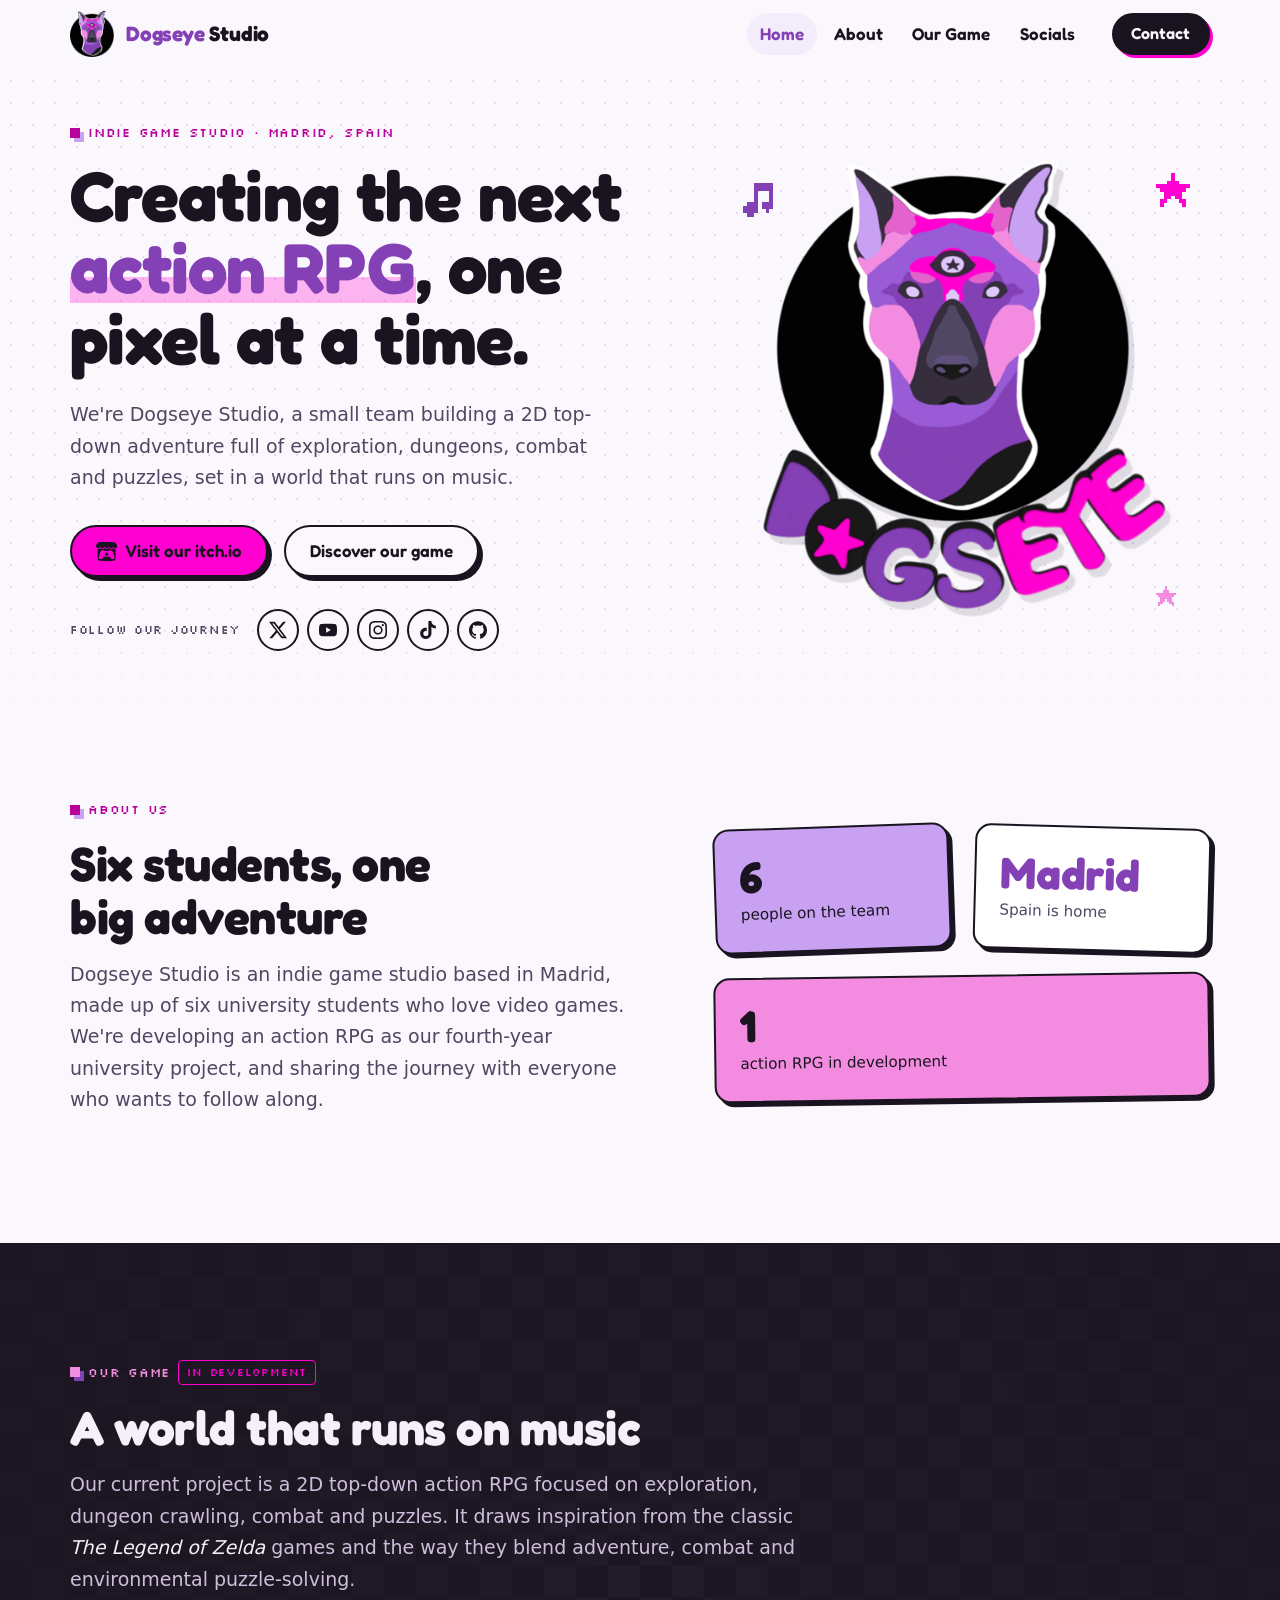
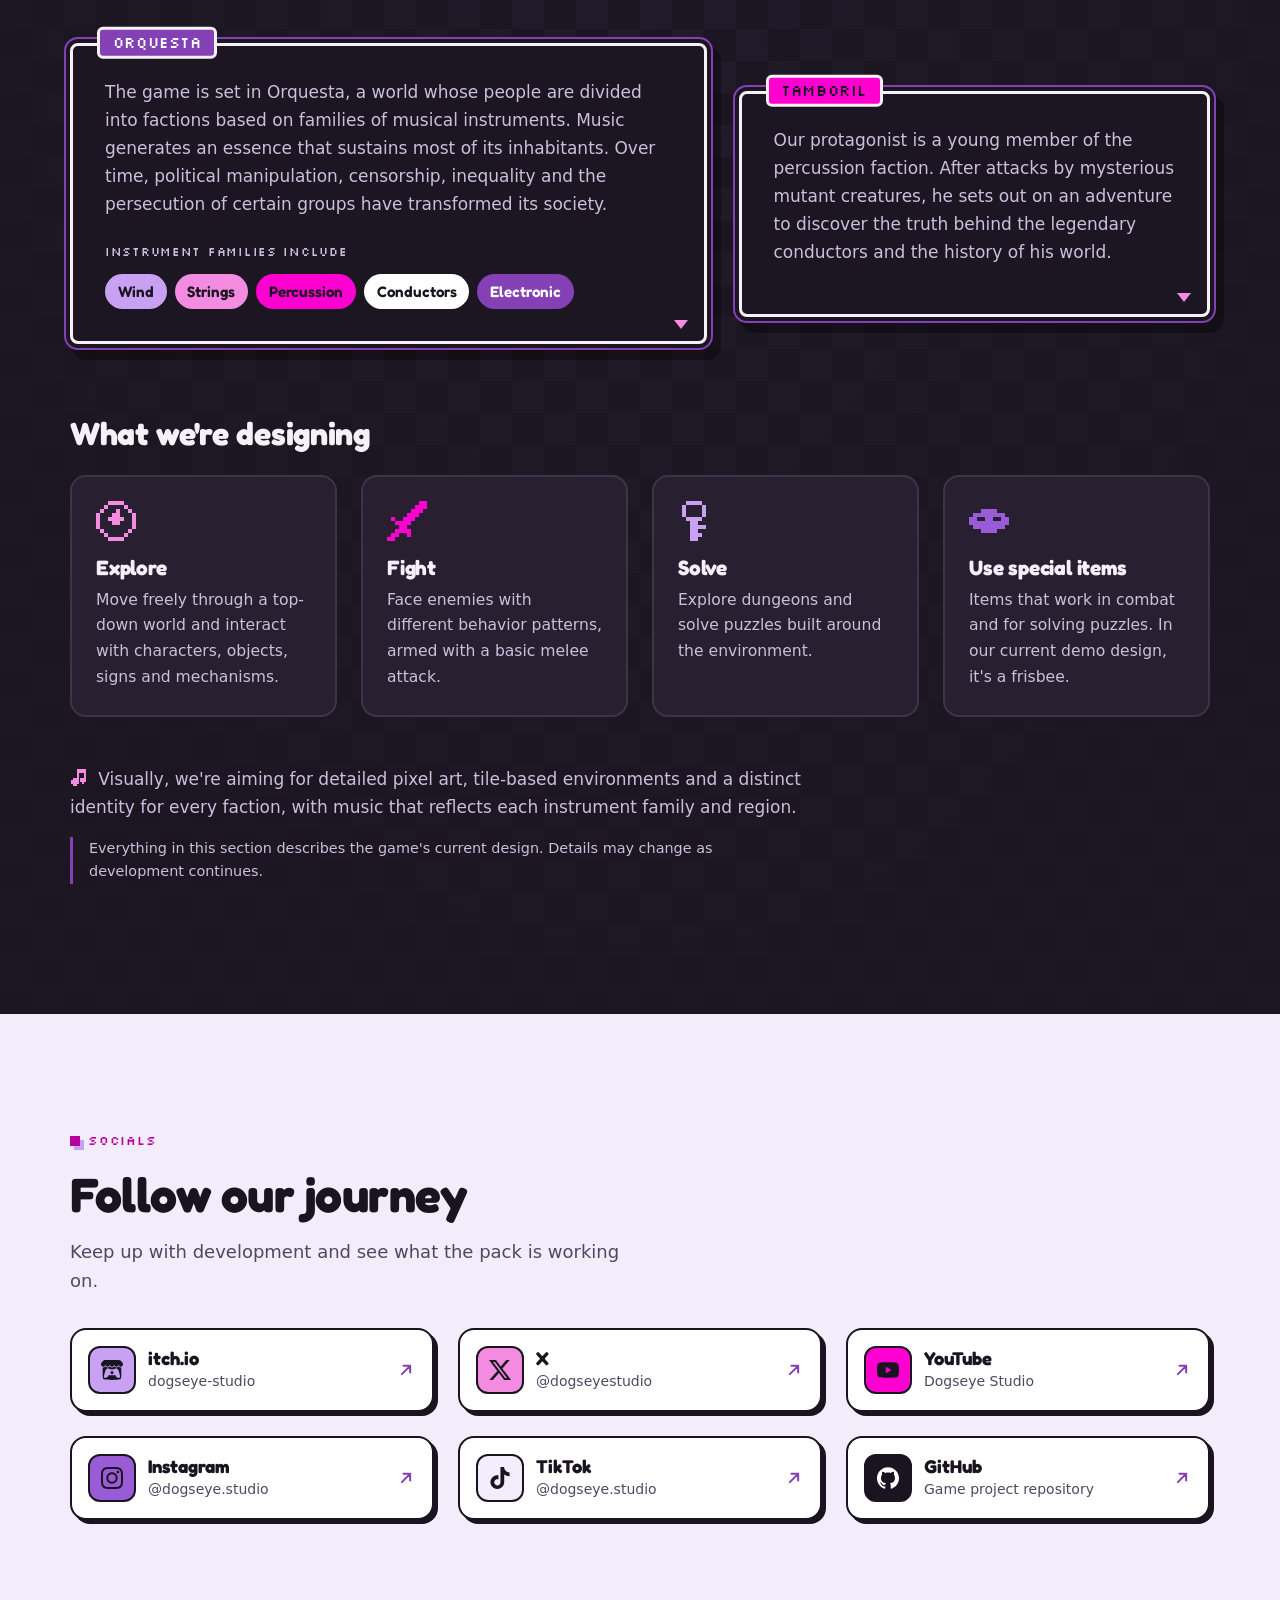
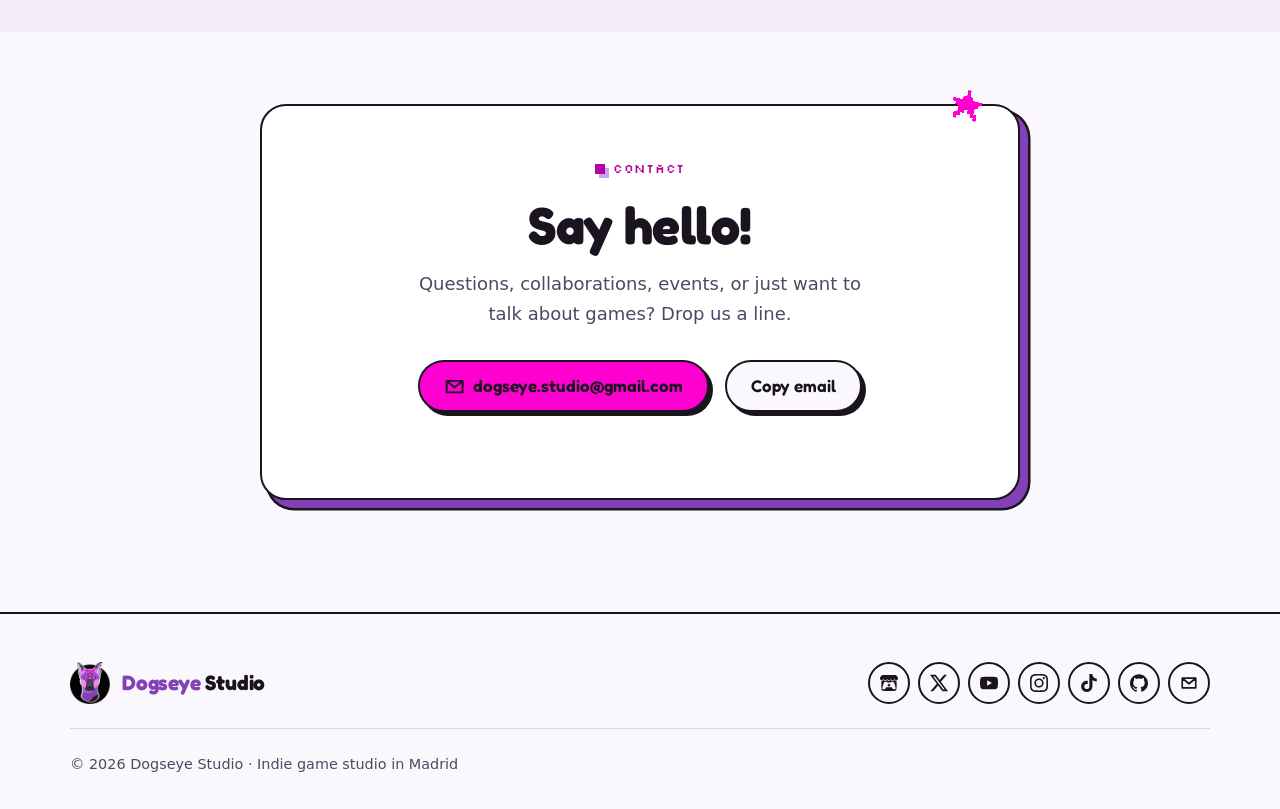
==== index.html @ 00614635 "Enlace Github" ====
<!DOCTYPE html>
<html lang="en" class="no-js">
<head>
  <meta charset="UTF-8">
  <meta name="viewport" content="width=device-width, initial-scale=1">
  <title>Dogseye Studio · Indie Game Studio in Madrid</title>
  <meta name="description" content="Dogseye Studio is an indie game studio in Madrid, Spain, developing a 2D top-down action RPG about exploration, dungeons, combat and puzzles. Follow our journey!">
  <link rel="canonical" href="https://dogseye-studio.github.io/">
  <meta name="theme-color" content="#FBF8FD">
  <meta name="color-scheme" content="light">

  <!-- Open Graph / social previews -->
  <meta property="og:type" content="website">
  <meta property="og:site_name" content="Dogseye Studio">
  <meta property="og:title" content="Dogseye Studio · Indie Game Studio in Madrid">
  <meta property="og:description" content="An indie game studio in Madrid creating an action RPG set in a world built around music. Follow our journey!">
  <meta property="og:url" content="https://dogseye-studio.github.io/">
  <meta property="og:image" content="https://dogseye-studio.github.io/assets/img/og-image.png">
  <meta property="og:image:width" content="1200">
  <meta property="og:image:height" content="630">
  <meta property="og:image:alt" content="The Dogseye Studio logo: a purple dog with a star-shaped third eye above the word DOGSEYE.">
  <meta property="og:locale" content="en_US">
  <meta name="twitter:card" content="summary_large_image">
  <meta name="twitter:site" content="@dogseyestudio">

  <!-- Icons -->
  <link rel="icon" type="image/png" sizes="32x32" href="assets/img/favicon-32.png">
  <link rel="icon" type="image/png" sizes="192x192" href="assets/img/favicon-192.png">
  <link rel="apple-touch-icon" href="assets/img/apple-touch-icon.png">

  <!-- Fonts (optional: the page falls back to system fonts if these fail to load) -->
  <link rel="preconnect" href="https://fonts.googleapis.com">
  <link rel="preconnect" href="https://fonts.gstatic.com" crossorigin>
  <link rel="stylesheet" href="https://fonts.googleapis.com/css2?family=Fredoka:wght@500;600;700&family=Silkscreen&display=swap">

  <link rel="stylesheet" href="css/styles.css">
  <link rel="preload" as="image" href="assets/img/logo-full-480.png" imagesrcset="assets/img/logo-full-480.png 480w, assets/img/logo-full.png 720w" imagesizes="(min-width: 960px) 420px, 72vw">

  <script type="application/ld+json">
  {
    "@context": "https://schema.org",
    "@type": "Organization",
    "name": "Dogseye Studio",
    "url": "https://dogseye-studio.github.io/",
    "logo": "https://dogseye-studio.github.io/assets/img/logo-full.png",
    "email": "dogseye.studio@gmail.com",
    "location": { "@type": "Place", "address": { "@type": "PostalAddress", "addressLocality": "Madrid", "addressCountry": "ES" } },
    "sameAs": [
      "https://dogseye-studio.itch.io",
      "https://x.com/dogseyestudio",
      "https://www.youtube.com/channel/UC6MDnQ15pli9vptjle8QFng",
      "https://www.instagram.com/dogseye.studio/",
      "https://www.tiktok.com/@dogseye.studio",
      "https://github.com/DOGSEYE-STUDIO/Time-of-Ocarina"
    ]
  }
  </script>
  <script src="js/main.js" defer></script>
</head>
<body>
  <!-- Icon sprite: brand icons from Simple Icons (CC0); pixel icons drawn for this site -->
  <svg width="0" height="0" style="position:absolute" aria-hidden="true" focusable="false">
    <symbol id="i-itch" viewBox="0 0 24 24"><path d="M3.13 1.338C2.08 1.96.02 4.328 0 4.95v1.03c0 1.303 1.22 2.45 2.325 2.45 1.33 0 2.436-1.102 2.436-2.41 0 1.308 1.07 2.41 2.4 2.41 1.328 0 2.362-1.102 2.362-2.41 0 1.308 1.137 2.41 2.466 2.41h.024c1.33 0 2.466-1.102 2.466-2.41 0 1.308 1.034 2.41 2.363 2.41 1.33 0 2.4-1.102 2.4-2.41 0 1.308 1.106 2.41 2.435 2.41C22.78 8.43 24 7.282 24 5.98V4.95c-.02-.62-2.082-2.99-3.13-3.612-3.253-.114-5.508-.134-8.87-.133-3.362 0-7.945.053-8.87.133zm6.376 6.477a2.74 2.74 0 0 1-.468.602c-.5.49-1.19.795-1.947.795a2.786 2.786 0 0 1-1.950-.795c-.182-.178-.32-.37-.446-.59-.127.222-.303.412-.486.59a2.788 2.788 0 0 1-1.95.795c-.092 0-.187-.025-.264-.052-.107 1.113-.152 2.176-.168 2.95v.005l-.006 1.167c.02 2.334-.23 7.564 1.03 8.85 1.952.454 5.545.662 9.15.663 3.605 0 7.198-.21 9.15-.664 1.26-1.284 1.01-6.514 1.03-8.848l-.006-1.167v-.004c-.016-.775-.06-1.838-.168-2.95-.077.026-.172.052-.263.052a2.788 2.788 0 0 1-1.95-.795c-.184-.178-.36-.368-.486-.59-.127.22-.265.412-.447.59a2.786 2.786 0 0 1-1.95.794c-.76 0-1.446-.303-1.948-.793a2.74 2.74 0 0 1-.468-.602 2.738 2.738 0 0 1-.463.602 2.787 2.787 0 0 1-1.95.794h-.16a2.787 2.787 0 0 1-1.95-.793 2.738 2.738 0 0 1-.464-.602zm-2.004 2.59v.002c.795.002 1.5 0 2.373.953.687-.072 1.406-.108 2.125-.107.72 0 1.438.035 2.125.107.873-.953 1.578-.95 2.372-.953.376 0 1.876 0 2.920 2.934l1.123 4.028c.832 2.995-.266 3.068-1.636 3.07-2.030-.075-3.156-1.55-3.156-3.025-1.124.184-2.436.276-3.748.277-1.312 0-2.624-.093-3.748-.277 0 1.475-1.125 2.95-3.156 3.026-1.37-.004-2.468-.077-1.636-3.072l1.122-4.027c1.045-2.934 2.545-2.934 2.920-2.934zM12 12.714c-.002.002-2.14 1.964-2.523 2.662l1.4-.056v1.22c0 .056.56.033 1.123.007.562.026 1.124.05 1.124-.008v-1.22l1.4.055C14.138 14.677 12 12.713 12 12.713z"/></symbol>
    <symbol id="i-x" viewBox="0 0 24 24"><path d="M18.901 1.153h3.68l-8.04 9.19L24 22.846h-7.406l-5.8-7.584-6.638 7.584H.474l8.6-9.83L0 1.154h7.594l5.243 6.932ZM17.61 20.644h2.039L6.486 3.24H4.298Z"/></symbol>
    <symbol id="i-youtube" viewBox="0 0 24 24"><path d="M23.498 6.186a3.016 3.016 0 0 0-2.122-2.136C19.505 3.545 12 3.545 12 3.545s-7.505 0-9.377.505A3.017 3.017 0 0 0 .502 6.186C0 8.070 0 12 0 12s0 3.930.502 5.814a3.016 3.016 0 0 0 2.122 2.136c1.871.505 9.376.505 9.376.505s7.505 0 9.377-.505a3.015 3.015 0 0 0 2.122-2.136C24 15.930 24 12 24 12s0-3.930-.502-5.814zM9.545 15.568V8.432L15.818 12l-6.273 3.568z"/></symbol>
    <symbol id="i-instagram" viewBox="0 0 24 24"><path d="M7.0301.084c-1.2768.0602-2.1487.264-2.911.5634-.7888.3075-1.4575.72-2.1228 1.3877-.6652.6677-1.075 1.3368-1.3802 2.127-.2954.7638-.4956 1.6365-.552 2.914-.0564 1.2775-.0689 1.6882-.0626 4.947.0062 3.2586.0206 3.6671.0825 4.9473.061 1.2765.264 2.1482.5635 2.9107.308.7889.72 1.4573 1.388 2.1228.6679.6655 1.3365 1.0743 2.1285 1.38.7632.295 1.6361.4961 2.9134.552 1.2773.056 1.6884.069 4.9462.0627 3.2578-.0062 3.668-.0207 4.9478-.0814 1.28-.0607 2.147-.2652 2.9098-.5633.7889-.3086 1.4578-.72 2.1228-1.3881.665-.6682 1.0745-1.3378 1.3795-2.1284.2957-.7632.4966-1.636.552-2.9124.056-1.2809.0692-1.6898.063-4.948-.0063-3.2583-.021-3.6668-.0817-4.9465-.0607-1.2797-.264-2.1487-.5633-2.9117-.3084-.7889-.72-1.4568-1.3876-2.1228C21.2982 1.33 20.628.9208 19.8378.6165 19.074.321 18.2017.1197 16.9244.0645 15.6471.0093 15.236-.005 11.977.0014 8.718.0076 8.31.0215 7.0301.0839m.1402 21.6932c-1.17-.0509-1.8053-.2453-2.2287-.408-.5606-.216-.96-.4771-1.3819-.895-.422-.4178-.6811-.8186-.9-1.378-.1644-.4234-.3624-1.058-.4171-2.228-.0595-1.2645-.072-1.6442-.079-4.848-.007-3.2037.0053-3.583.0607-4.848.05-1.169.2456-1.805.408-2.2282.216-.5613.4762-.96.895-1.3816.4188-.4217.8184-.6814 1.3783-.9003.423-.1651 1.0575-.3614 2.227-.4171 1.2655-.06 1.6447-.072 4.848-.079 3.2033-.007 3.5835.005 4.8495.0608 1.169.0508 1.8053.2445 2.228.408.5608.216.96.4754 1.3816.895.4217.4194.6816.8176.9005 1.3787.1653.4217.3617 1.056.4169 2.2263.0602 1.2655.0739 1.645.0796 4.848.0058 3.203-.0055 3.5834-.061 4.848-.051 1.17-.245 1.8055-.408 2.2294-.216.5604-.4763.96-.8954 1.3814-.419.4215-.8181.6811-1.3783.9-.4224.1649-1.0577.3617-2.2262.4174-1.2656.0595-1.6448.072-4.8493.079-3.2045.007-3.5825-.006-4.848-.0608M16.953 5.5864A1.44 1.44 0 1 0 18.39 4.144a1.44 1.44 0 0 0-1.437 1.4424M5.8385 12.012c.0067 3.4032 2.7706 6.1557 6.173 6.1493 3.4026-.0065 6.157-2.7701 6.1506-6.1733-.0065-3.4032-2.771-6.1565-6.174-6.1498-3.403.0067-6.156 2.771-6.1496 6.1738M8 12.0077a4 4 0 1 1 4.008 3.9921A3.9996 3.9996 0 0 1 8 12.0077"/></symbol>
    <symbol id="i-tiktok" viewBox="0 0 24 24"><path d="M12.525.02c1.31-.02 2.61-.01 3.91-.02.08 1.53.63 3.09 1.75 4.17 1.12 1.11 2.7 1.62 4.24 1.79v4.03c-1.44-.05-2.89-.35-4.2-.97-.57-.26-1.1-.59-1.62-.93-.01 2.92.01 5.84-.02 8.75-.08 1.4-.54 2.79-1.35 3.94-1.31 1.92-3.58 3.17-5.91 3.21-1.43.08-2.86-.31-4.08-1.03-2.020-1.19-3.44-3.37-3.65-5.71-.02-.5-.03-1-.01-1.49.18-1.9 1.12-3.72 2.58-4.96 1.66-1.44 3.98-2.13 6.15-1.72.02 1.48-.04 2.96-.04 4.44-.99-.32-2.15-.23-3.020.37-.63.41-1.11 1.04-1.36 1.75-.21.51-.15 1.07-.14 1.61.24 1.64 1.82 3.020 3.5 2.87 1.12-.01 2.19-.66 2.77-1.61.19-.33.4-.67.41-1.06.1-1.79.06-3.57.07-5.36.01-4.03-.01-8.05.02-12.07z"/></symbol>
    <symbol id="i-github" viewBox="0 0 24 24"><path d="M12 .297c-6.63 0-12 5.373-12 12 0 5.303 3.438 9.8 8.205 11.385.6.113.82-.258.82-.577 0-.285-.01-1.04-.015-2.04-3.338.724-4.042-1.61-4.042-1.61C4.422 18.07 3.633 17.7 3.633 17.7c-1.087-.744.084-.729.084-.729 1.205.084 1.838 1.236 1.838 1.236 1.07 1.835 2.809 1.305 3.495.998.108-.776.417-1.305.76-1.605-2.665-.3-5.466-1.332-5.466-5.93 0-1.31.465-2.38 1.235-3.22-.135-.303-.54-1.523.105-3.176 0 0 1.005-.322 3.3 1.23.96-.267 1.98-.399 3-.405 1.02.006 2.04.138 3 .405 2.28-1.552 3.285-1.23 3.285-1.23.645 1.653.24 2.873.12 3.176.765.84 1.23 1.91 1.23 3.22 0 4.61-2.805 5.625-5.475 5.92.42.36.81 1.096.81 2.22 0 1.606-.015 2.896-.015 3.286 0 .315.21.69.825.57C20.565 22.092 24 17.592 24 12.297c0-6.627-5.373-12-12-12"/></symbol>
    <symbol id="i-mail" viewBox="0 0 24 24"><path fill="none" stroke="currentColor" stroke-width="2.2" stroke-linejoin="round" d="M3 5.5h18v13H3z M3.5 6l8.5 7 8.5-7"/></symbol>
    <symbol id="i-arrow" viewBox="0 0 24 24"><path fill="none" stroke="currentColor" stroke-width="2.4" stroke-linecap="round" stroke-linejoin="round" d="M7 17 17 7M9 7h8v8"/></symbol>
    <symbol id="px-star" viewBox="0 0 9 9"><path d="M4 0h1v1h-1zM4 1h1v1h-1zM3 2h3v1h-3zM0 3h9v1h-9zM1 4h7v1h-7zM2 5h5v1h-5zM2 6h2v1h-2zM5 6h2v1h-2zM1 7h2v1h-2zM6 7h2v1h-2zM1 8h1v1h-1zM7 8h1v1h-1z"/></symbol>
    <symbol id="px-note" viewBox="0 0 8 9"><path d="M3 0h5v1h-5zM3 1h5v1h-5zM3 2h1v1h-1zM7 2h1v1h-1zM3 3h1v1h-1zM7 3h1v1h-1zM3 4h1v1h-1zM7 4h1v1h-1zM1 5h3v1h-3zM5 5h3v1h-3zM0 6h4v1h-4zM5 6h3v1h-3zM0 7h4v1h-4zM6 7h1v1h-1zM1 8h2v1h-2z"/></symbol>
    <symbol id="px-explore" viewBox="0 0 10 10"><path d="M3 0h4v1h-4zM2 1h1v1h-1zM7 1h1v1h-1zM1 2h1v1h-1zM5 2h1v1h-1zM8 2h1v1h-1zM0 3h1v1h-1zM4 3h2v1h-2zM9 3h1v1h-1zM0 4h1v1h-1zM3 4h4v1h-4zM9 4h1v1h-1zM0 5h1v1h-1zM4 5h2v1h-2zM9 5h1v1h-1zM0 6h1v1h-1zM9 6h1v1h-1zM1 7h1v1h-1zM8 7h1v1h-1zM2 8h1v1h-1zM7 8h1v1h-1zM3 9h4v1h-4z"/></symbol>
    <symbol id="px-sword" viewBox="0 0 10 10"><path d="M8 0h2v1h-2zM7 1h3v1h-3zM6 2h3v1h-3zM5 3h3v1h-3zM1 4h1v1h-1zM4 4h3v1h-3zM2 5h4v1h-4zM3 6h2v1h-2zM2 7h4v1h-4zM1 8h2v1h-2zM5 8h1v1h-1zM0 9h2v1h-2z"/></symbol>
    <symbol id="px-key" viewBox="0 0 10 10"><path d="M2 0h4v1h-4zM1 1h1v1h-1zM6 1h1v1h-1zM1 2h1v1h-1zM6 2h1v1h-1zM1 3h1v1h-1zM6 3h1v1h-1zM2 4h4v1h-4zM3 5h2v1h-2zM3 6h4v1h-4zM3 7h2v1h-2zM3 8h3v1h-3zM3 9h2v1h-2z"/></symbol>
    <symbol id="px-disc" viewBox="0 -1 10 10"><path d="M3 1h4v1h-4zM1 2h8v1h-8zM0 3h2v1h-2zM4 3h2v1h-2zM8 3h2v1h-2zM0 4h10v1h-10zM1 5h8v1h-8zM3 6h4v1h-4z"/></symbol>
  </svg>

  <a class="skip-link" href="#main">Skip to content</a>

  <header class="site-header" id="top">
    <div class="container header-inner">
      <a class="brand" href="#home" aria-label="Dogseye Studio, back to top">
        <img src="assets/img/logo-mark.png" alt="" width="44" height="46">
        <span class="brand-name">Dogseye <span>Studio</span></span>
      </a>

      <button class="nav-toggle" type="button" aria-expanded="false" aria-controls="site-nav">
        <span class="nav-toggle-bars" aria-hidden="true"></span>
        <span class="visually-hidden">Menu</span>
      </button>

      <nav class="site-nav" id="site-nav" aria-label="Main">
        <ul>
          <li><a href="#home">Home</a></li>
          <li><a href="#about">About</a></li>
          <li><a href="#game">Our Game</a></li>
          <li><a href="#socials">Socials</a></li>
        </ul>
        <a class="btn btn-small btn-ink" href="#contact">Contact</a>
      </nav>
    </div>
  </header>

  <main id="main">
    <!-- HERO -->
    <section class="hero" id="home" aria-labelledby="hero-title">
      <div class="container hero-inner">
        <div class="hero-copy">
          <p class="eyebrow">Indie game studio · Madrid, Spain</p>
          <h1 id="hero-title">Creating the next <span class="hl">action RPG</span>, one pixel at a time.</h1>
          <p class="hero-lead">We're Dogseye Studio, a small team building a 2D top-down adventure full of exploration, dungeons, combat and puzzles, set in a world that runs on music.</p>
          <div class="hero-actions">
            <a class="btn btn-primary" href="https://dogseye-studio.itch.io" target="_blank" rel="noopener noreferrer">
              <svg class="icon" aria-hidden="true"><use href="#i-itch"/></svg>
              Visit our itch.io
            </a>
            <a class="btn btn-secondary" href="#game">Discover our game</a>
          </div>
          <div class="hero-follow">
            <span class="hero-follow-label">Follow our journey</span>
            <ul class="icon-row" aria-label="Dogseye Studio on social media">
              <li><a href="https://x.com/dogseyestudio" target="_blank" rel="noopener noreferrer" aria-label="Dogseye Studio on X"><svg class="icon" aria-hidden="true"><use href="#i-x"/></svg></a></li>
              <li><a href="https://www.youtube.com/channel/UC6MDnQ15pli9vptjle8QFng" target="_blank" rel="noopener noreferrer" aria-label="Dogseye Studio on YouTube"><svg class="icon" aria-hidden="true"><use href="#i-youtube"/></svg></a></li>
              <li><a href="https://www.instagram.com/dogseye.studio/" target="_blank" rel="noopener noreferrer" aria-label="Dogseye Studio on Instagram"><svg class="icon" aria-hidden="true"><use href="#i-instagram"/></svg></a></li>
              <li><a href="https://www.tiktok.com/@dogseye.studio" target="_blank" rel="noopener noreferrer" aria-label="Dogseye Studio on TikTok"><svg class="icon" aria-hidden="true"><use href="#i-tiktok"/></svg></a></li>
              <li><a href="https://github.com/DOGSEYE-STUDIO/Time-of-Ocarina" target="_blank" rel="noopener noreferrer" aria-label="Dogseye Studio game project on GitHub"><svg class="icon" aria-hidden="true"><use href="#i-github"/></svg></a></li>
            </ul>
          </div>
        </div>

        <div class="hero-art">
          <div class="rings" aria-hidden="true"><span></span><span></span><span></span></div>
          <svg class="px px-a" aria-hidden="true"><use href="#px-star"/></svg>
          <svg class="px px-b" aria-hidden="true"><use href="#px-note"/></svg>
          <svg class="px px-c" aria-hidden="true"><use href="#px-star"/></svg>
          <img class="hero-logo"
               src="assets/img/logo-full-480.png"
               srcset="assets/img/logo-full-480.png 480w, assets/img/logo-full.png 720w"
               sizes="(min-width: 960px) 420px, 72vw"
               width="480" height="534"
               alt="Dogseye Studio logo: a purple dog with a star-shaped third eye above the word DOGSEYE">
        </div>
      </div>
    </section>

    <!-- ABOUT -->
    <section class="section about" id="about" aria-labelledby="about-title">
      <div class="container about-inner">
        <div class="about-copy">
          <p class="eyebrow">About us</p>
          <h2 id="about-title">Six students, one big adventure</h2>
          <p>Dogseye Studio is an indie game studio based in Madrid, made up of six university students who love video games. We're developing an action RPG as our fourth-year university project, and sharing the journey with everyone who wants to follow along.</p>
        </div>
        <ul class="facts">
          <li class="fact fact-a"><strong>6</strong><span>people on the team</span></li>
          <li class="fact fact-b"><strong>Madrid</strong><span>Spain is home</span></li>
          <li class="fact fact-c"><strong>1</strong><span>action RPG in development</span></li>
        </ul>
      </div>
    </section>

    <!-- GAME -->
    <section class="section game" id="game" aria-labelledby="game-title">
      <div class="container">
        <div class="game-head">
          <p class="eyebrow eyebrow-dark"><span class="badge">In development</span> Our game</p>
          <h2 id="game-title">A world that runs on music</h2>
          <p class="game-lead">Our current project is a 2D top-down action RPG focused on exploration, dungeon crawling, combat and puzzles. It draws inspiration from the classic <em>The Legend of Zelda</em> games and the way they blend adventure, combat and environmental puzzle-solving.</p>
        </div>

        <div class="story">
          <article class="textbox">
            <h3 class="textbox-tag">Orquesta</h3>
            <p>The game is set in Orquesta, a world whose people are divided into factions based on families of musical instruments. Music generates an essence that sustains most of its inhabitants. Over time, political manipulation, censorship, inequality and the persecution of certain groups have transformed its society.</p>
            <div class="factions">
              <p class="factions-label">Instrument families include</p>
              <ul>
                <li>Wind</li>
                <li>Strings</li>
                <li>Percussion</li>
                <li>Conductors</li>
                <li>Electronic</li>
              </ul>
            </div>
            <span class="textbox-caret" aria-hidden="true"></span>
          </article>

          <article class="textbox textbox-hero">
            <h3 class="textbox-tag">Tamboril</h3>
            <p>Our protagonist is a young member of the percussion faction. After attacks by mysterious mutant creatures, he sets out on an adventure to discover the truth behind the legendary conductors and the history of his world.</p>
            <span class="textbox-caret" aria-hidden="true"></span>
          </article>
        </div>

        <h3 class="pillars-title">What we're designing</h3>
        <ul class="pillars">
          <li class="pillar">
            <svg class="pillar-icon" aria-hidden="true"><use href="#px-explore"/></svg>
            <h4>Explore</h4>
            <p>Move freely through a top-down world and interact with characters, objects, signs and mechanisms.</p>
          </li>
          <li class="pillar">
            <svg class="pillar-icon" aria-hidden="true"><use href="#px-sword"/></svg>
            <h4>Fight</h4>
            <p>Face enemies with different behavior patterns, armed with a basic melee attack.</p>
          </li>
          <li class="pillar">
            <svg class="pillar-icon" aria-hidden="true"><use href="#px-key"/></svg>
            <h4>Solve</h4>
            <p>Explore dungeons and solve puzzles built around the environment.</p>
          </li>
          <li class="pillar">
            <svg class="pillar-icon" aria-hidden="true"><use href="#px-disc"/></svg>
            <h4>Use special items</h4>
            <p>Items that work in combat and for solving puzzles. In our current demo design, it's a frisbee.</p>
          </li>
        </ul>

        <div class="game-foot">
          <p><svg class="icon-inline" aria-hidden="true"><use href="#px-note"/></svg> Visually, we're aiming for detailed pixel art, tile-based environments and a distinct identity for every faction, with music that reflects each instrument family and region.</p>
          <p class="note">Everything in this section describes the game's current design. Details may change as development continues.</p>
        </div>
      </div>
    </section>

    <!-- SOCIALS -->
    <section class="section socials" id="socials" aria-labelledby="socials-title">
      <div class="container">
        <p class="eyebrow">Socials</p>
        <h2 id="socials-title">Follow our journey</h2>
        <p class="section-lead">Keep up with development and see what the pack is working on.</p>
        <ul class="social-grid">
          <li><a class="social-card" href="https://dogseye-studio.itch.io" target="_blank" rel="noopener noreferrer">
            <span class="social-icon"><svg class="icon" aria-hidden="true"><use href="#i-itch"/></svg></span>
            <span class="social-text"><span class="social-name">itch.io</span><span class="social-handle">dogseye-studio</span></span>
            <svg class="social-arrow" aria-hidden="true"><use href="#i-arrow"/></svg>
          </a></li>
          <li><a class="social-card" href="https://x.com/dogseyestudio" target="_blank" rel="noopener noreferrer">
            <span class="social-icon"><svg class="icon" aria-hidden="true"><use href="#i-x"/></svg></span>
            <span class="social-text"><span class="social-name">X</span><span class="social-handle">@dogseyestudio</span></span>
            <svg class="social-arrow" aria-hidden="true"><use href="#i-arrow"/></svg>
          </a></li>
          <li><a class="social-card" href="https://www.youtube.com/channel/UC6MDnQ15pli9vptjle8QFng" target="_blank" rel="noopener noreferrer">
            <span class="social-icon"><svg class="icon" aria-hidden="true"><use href="#i-youtube"/></svg></span>
            <span class="social-text"><span class="social-name">YouTube</span><span class="social-handle">Dogseye Studio</span></span>
            <svg class="social-arrow" aria-hidden="true"><use href="#i-arrow"/></svg>
          </a></li>
          <li><a class="social-card" href="https://www.instagram.com/dogseye.studio/" target="_blank" rel="noopener noreferrer">
            <span class="social-icon"><svg class="icon" aria-hidden="true"><use href="#i-instagram"/></svg></span>
            <span class="social-text"><span class="social-name">Instagram</span><span class="social-handle">@dogseye.studio</span></span>
            <svg class="social-arrow" aria-hidden="true"><use href="#i-arrow"/></svg>
          </a></li>
          <li><a class="social-card" href="https://www.tiktok.com/@dogseye.studio" target="_blank" rel="noopener noreferrer">
            <span class="social-icon"><svg class="icon" aria-hidden="true"><use href="#i-tiktok"/></svg></span>
            <span class="social-text"><span class="social-name">TikTok</span><span class="social-handle">@dogseye.studio</span></span>
            <svg class="social-arrow" aria-hidden="true"><use href="#i-arrow"/></svg>
          </a></li>
          <li><a class="social-card" href="https://github.com/DOGSEYE-STUDIO/Time-of-Ocarina" target="_blank" rel="noopener noreferrer">
            <span class="social-icon"><svg class="icon" aria-hidden="true"><use href="#i-github"/></svg></span>
            <span class="social-text"><span class="social-name">GitHub</span><span class="social-handle">Game project repository</span></span>
            <svg class="social-arrow" aria-hidden="true"><use href="#i-arrow"/></svg>
          </a></li>
        </ul>
      </div>
    </section>

    <!-- CONTACT -->
    <section class="section contact" id="contact" aria-labelledby="contact-title">
      <div class="container">
        <div class="contact-card">
          <svg class="px px-contact" aria-hidden="true"><use href="#px-star"/></svg>
          <p class="eyebrow">Contact</p>
          <h2 id="contact-title">Say hello!</h2>
          <p>Questions, collaborations, events, or just want to talk about games? Drop us a line.</p>
          <div class="contact-actions">
            <a class="btn btn-primary btn-email" href="mailto:dogseye.studio@gmail.com">
              <svg class="icon" aria-hidden="true"><use href="#i-mail"/></svg>
              dogseye.studio@gmail.com
            </a>
            <button class="btn btn-secondary copy-btn" type="button" data-copy="dogseye.studio@gmail.com" hidden>Copy email</button>
            <span class="copy-status" role="status" aria-live="polite"></span>
          </div>
        </div>
      </div>
    </section>
  </main>

  <footer class="site-footer">
    <div class="container footer-inner">
      <a class="brand" href="#home" aria-label="Dogseye Studio, back to top">
        <img src="assets/img/logo-mark.png" alt="" width="40" height="42" loading="lazy">
        <span class="brand-name">Dogseye <span>Studio</span></span>
      </a>
      <ul class="icon-row" aria-label="Dogseye Studio on social media">
        <li><a href="https://dogseye-studio.itch.io" target="_blank" rel="noopener noreferrer" aria-label="Dogseye Studio on itch.io"><svg class="icon" aria-hidden="true"><use href="#i-itch"/></svg></a></li>
        <li><a href="https://x.com/dogseyestudio" target="_blank" rel="noopener noreferrer" aria-label="Dogseye Studio on X"><svg class="icon" aria-hidden="true"><use href="#i-x"/></svg></a></li>
        <li><a href="https://www.youtube.com/channel/UC6MDnQ15pli9vptjle8QFng" target="_blank" rel="noopener noreferrer" aria-label="Dogseye Studio on YouTube"><svg class="icon" aria-hidden="true"><use href="#i-youtube"/></svg></a></li>
        <li><a href="https://www.instagram.com/dogseye.studio/" target="_blank" rel="noopener noreferrer" aria-label="Dogseye Studio on Instagram"><svg class="icon" aria-hidden="true"><use href="#i-instagram"/></svg></a></li>
        <li><a href="https://www.tiktok.com/@dogseye.studio" target="_blank" rel="noopener noreferrer" aria-label="Dogseye Studio on TikTok"><svg class="icon" aria-hidden="true"><use href="#i-tiktok"/></svg></a></li>
        <li><a href="https://github.com/DOGSEYE-STUDIO/Time-of-Ocarina" target="_blank" rel="noopener noreferrer" aria-label="Dogseye Studio game project on GitHub"><svg class="icon" aria-hidden="true"><use href="#i-github"/></svg></a></li>
        <li><a href="mailto:dogseye.studio@gmail.com" aria-label="Email Dogseye Studio"><svg class="icon" aria-hidden="true"><use href="#i-mail"/></svg></a></li>
      </ul>
      <p class="footer-meta">© 2026 Dogseye Studio · Indie game studio in Madrid</p>
    </div>
  </footer>
</body>
</html>
---- css/styles.css ----
/* ==========================================================================
   Dogseye Studio — styles
   Palette sampled from the official logo (assets/logo1_sinFondo.png).
   ========================================================================== */

:root {
  /* Brand colors (from the logo) */
  --purple: #8440B5;        /* dog body */
  --purple-light: #995CD6;  /* dog face */
  --magenta: #FF00D0;       /* "EYE" lettering, third eye */
  --pink: #F38CE0;          /* cheeks */
  --lavender: #C9A1F2;      /* ears */
  --plum: #362E3D;          /* muzzle */
  --black: #000000;         /* background disc */

  /* Derived UI colors */
  --paper: #FBF8FD;         /* page background (logo is drawn for light backgrounds) */
  --paper-2: #F3ECFA;       /* alternate section wash */
  --ink: #19141F;           /* main text, borders, sticker shadows */
  --ink-soft: #504762;      /* secondary text (logo muzzle mid-tone) */
  --magenta-text: #B8009A;  /* magenta that passes AA for small text on paper */
  --night: #1C1622;         /* game section background */
  --night-2: #282030;
  --night-line: #3E3448;
  --on-night: #F6F0FA;
  --on-night-soft: #CDBFDB;

  /* Typography */
  --font-display: "Fredoka", ui-rounded, "Arial Rounded MT Bold", "Trebuchet MS", system-ui, sans-serif;
  --font-pixel: "Silkscreen", ui-monospace, "Cascadia Mono", "Courier New", monospace;
  --font-body: system-ui, -apple-system, "Segoe UI", Roboto, "Helvetica Neue", Arial, sans-serif;

  /* Spacing scale */
  --s-1: .25rem;
  --s-2: .5rem;
  --s-3: .75rem;
  --s-4: 1rem;
  --s-5: 1.5rem;
  --s-6: 2rem;
  --s-7: 3rem;
  --s-8: 4.5rem;
  --s-9: 7rem;

  /* Shape */
  --r-sm: 8px;
  --r-md: 16px;
  --r-lg: 26px;
  --r-pill: 999px;
  --line: 2.5px solid var(--ink);
  --shadow: 4px 4px 0 var(--ink);
  --shadow-lift: 7px 7px 0 var(--ink);

  --header-h: 68px;
  --container: 1140px;
  --ease: cubic-bezier(.2, .8, .2, 1);
}

/* ---------- Base ---------- */
*, *::before, *::after { box-sizing: border-box; }

html {
  scroll-behavior: smooth;
  scroll-padding-top: calc(var(--header-h) + var(--s-4));
  -webkit-text-size-adjust: 100%;
}

body {
  margin: 0;
  background: var(--paper);
  color: var(--ink);
  font-family: var(--font-body);
  font-size: 1.0625rem;
  line-height: 1.65;
  overflow-x: hidden;
}

img, svg { display: block; max-width: 100%; }
img { height: auto; }

h1, h2, h3, h4 {
  font-family: var(--font-display);
  font-weight: 700;
  line-height: 1.1;
  margin: 0 0 var(--s-4);
  letter-spacing: -.01em;
  text-wrap: balance;
}
h2 { font-size: clamp(2rem, 4.2vw, 3rem); }
p { margin: 0 0 var(--s-4); }
ul { margin: 0; padding: 0; list-style: none; }
a { color: inherit; }
em { font-style: italic; }

:focus-visible {
  outline: 3px solid var(--purple);
  outline-offset: 3px;
  border-radius: 4px;
}

.container {
  width: min(100% - 2 * var(--s-5), var(--container));
  margin-inline: auto;
}

.visually-hidden {
  position: absolute !important;
  width: 1px; height: 1px;
  overflow: hidden;
  clip: rect(0 0 0 0);
  white-space: nowrap;
}

.skip-link {
  position: absolute;
  left: var(--s-4);
  top: -100px;
  z-index: 100;
  padding: var(--s-2) var(--s-4);
  background: var(--ink);
  color: var(--paper);
  border-radius: var(--r-sm);
  font-weight: 600;
  text-decoration: none;
}
.skip-link:focus { top: var(--s-3); }

.icon { width: 1.25em; height: 1.25em; fill: currentColor; flex: none; }
.icon-inline {
  display: inline-block;
  width: 1em; height: 1em;
  margin-right: .35em;
  vertical-align: -.1em;
  fill: var(--pink);
  shape-rendering: crispEdges;
}

/* Pixel label used above headings */
.eyebrow {
  display: inline-flex;
  align-items: center;
  gap: var(--s-2);
  margin-bottom: var(--s-4);
  font-family: var(--font-pixel);
  font-size: .8125rem;
  letter-spacing: .06em;
  text-transform: uppercase;
  color: var(--magenta-text);
}
.eyebrow::before {
  content: "";
  width: 10px; height: 10px;
  background: currentColor;
  box-shadow: 4px 4px 0 var(--lavender);
}

/* ---------- Buttons ---------- */
.btn {
  display: inline-flex;
  align-items: center;
  justify-content: center;
  gap: var(--s-2);
  min-height: 52px;
  padding: .7rem 1.5rem;
  border: var(--line);
  border-radius: var(--r-pill);
  box-shadow: var(--shadow);
  font-family: var(--font-display);
  font-size: 1.0625rem;
  font-weight: 600;
  line-height: 1.2;
  text-decoration: none;
  cursor: pointer;
  transition: transform .18s var(--ease), box-shadow .18s var(--ease), background-color .18s;
}
.btn:hover { transform: translate(-2px, -2px); box-shadow: 6px 6px 0 var(--ink); }
.btn:active { transform: translate(2px, 2px); box-shadow: 2px 2px 0 var(--ink); }
.btn-primary { background: var(--magenta); color: var(--ink); }
.btn-secondary { background: var(--paper); color: var(--ink); }
.btn-secondary:hover { background: #fff; }
.btn-ink { background: var(--ink); color: var(--paper); box-shadow: 3px 3px 0 var(--magenta); }
.btn-ink:hover { box-shadow: 5px 5px 0 var(--magenta); }
.btn-ink:active { box-shadow: 1px 1px 0 var(--magenta); }
.btn-small { min-height: 42px; padding: .45rem 1.1rem; font-size: 1rem; }

/* ---------- Header ---------- */
.site-header {
  position: sticky;
  top: 0;
  z-index: 50;
  background: rgba(251, 248, 253, .9);
  backdrop-filter: saturate(1.4) blur(10px);
  -webkit-backdrop-filter: saturate(1.4) blur(10px);
  border-bottom: 2px solid transparent;
  transition: border-color .2s;
}
.site-header.is-scrolled { border-bottom-color: var(--ink); }

.header-inner {
  display: flex;
  align-items: center;
  justify-content: space-between;
  gap: var(--s-4);
  min-height: var(--header-h);
}

.brand {
  display: inline-flex;
  align-items: center;
  gap: var(--s-3);
  text-decoration: none;
}
.brand img { width: 44px; height: auto; }
.brand-name {
  font-family: var(--font-display);
  font-size: 1.3rem;
  font-weight: 700;
  color: var(--purple);
  letter-spacing: -.01em;
}
.brand-name span { color: var(--ink); }

.site-nav { display: flex; align-items: center; gap: var(--s-5); }
.site-nav ul { display: flex; gap: var(--s-1); }
.site-nav ul a {
  display: block;
  padding: .45rem .8rem;
  border-radius: var(--r-pill);
  font-family: var(--font-display);
  font-weight: 600;
  text-decoration: none;
  transition: background-color .15s, color .15s;
}
.site-nav ul a:hover { background: var(--paper-2); color: var(--purple); }
.site-nav ul a[aria-current="true"] { color: var(--purple); background: var(--paper-2); }

.nav-toggle {
  display: none;
  width: 46px; height: 46px;
  border: var(--line);
  border-radius: var(--r-sm);
  background: var(--paper);
  box-shadow: 3px 3px 0 var(--ink);
  cursor: pointer;
}
.nav-toggle-bars,
.nav-toggle-bars::before,
.nav-toggle-bars::after {
  display: block;
  width: 20px; height: 3px;
  margin-inline: auto;
  background: var(--ink);
  transition: transform .2s var(--ease), opacity .2s;
}
.nav-toggle-bars { position: relative; }
.nav-toggle-bars::before,
.nav-toggle-bars::after { content: ""; position: absolute; left: 0; }
.nav-toggle-bars::before { top: -7px; }
.nav-toggle-bars::after { top: 7px; }
.nav-toggle[aria-expanded="true"] .nav-toggle-bars { background: transparent; }
.nav-toggle[aria-expanded="true"] .nav-toggle-bars::before { transform: translateY(7px) rotate(45deg); }
.nav-toggle[aria-expanded="true"] .nav-toggle-bars::after { transform: translateY(-7px) rotate(-45deg); }

/* ---------- Hero ---------- */
.hero {
  position: relative;
  padding: var(--s-7) 0 var(--s-8);
  background-image: radial-gradient(rgba(132, 64, 181, .16) 1.2px, transparent 1.4px);
  background-size: 22px 22px;
  overflow: hidden;
}
.hero::after { /* fade the dot grid out at the bottom */
  content: "";
  position: absolute;
  inset: auto 0 0;
  height: 120px;
  background: linear-gradient(transparent, var(--paper));
  pointer-events: none;
}

.hero-inner {
  position: relative;
  z-index: 1;
  display: grid;
  grid-template-columns: 1.1fr .9fr;
  align-items: center;
  gap: var(--s-7);
}

.hero h1 {
  font-size: clamp(2.5rem, 6vw, 4.4rem);
  line-height: 1.02;
  margin-bottom: var(--s-5);
}
.hl {
  color: var(--purple);
  background: linear-gradient(transparent 62%, rgba(255, 0, 208, .28) 62%, rgba(255, 0, 208, .28) 92%, transparent 92%);
  -webkit-box-decoration-break: clone;
  box-decoration-break: clone;
}

.hero-lead {
  max-width: 34rem;
  font-size: 1.1875rem;
  color: var(--ink-soft);
  margin-bottom: var(--s-6);
}

.hero-actions { display: flex; flex-wrap: wrap; gap: var(--s-4); margin-bottom: var(--s-6); }

.hero-follow { display: flex; flex-wrap: wrap; align-items: center; gap: var(--s-3) var(--s-4); }
.hero-follow-label {
  font-family: var(--font-pixel);
  font-size: .75rem;
  letter-spacing: .06em;
  text-transform: uppercase;
  color: var(--ink-soft);
}

.icon-row { display: flex; flex-wrap: wrap; gap: var(--s-2); }
.icon-row a {
  display: grid;
  place-items: center;
  width: 42px; height: 42px;
  border: 2px solid var(--ink);
  border-radius: 50%;
  background: var(--paper);
  color: var(--ink);
  transition: transform .18s var(--ease), background-color .18s, color .18s, box-shadow .18s;
}
.icon-row a:hover { background: var(--purple); color: #fff; transform: translateY(-3px); box-shadow: 0 3px 0 var(--ink); }
.icon-row .icon { width: 18px; height: 18px; }

/* Hero art: the logo with "sound wave" rings */
.hero-art {
  position: relative;
  display: grid;
  place-items: center;
  aspect-ratio: 1;
  max-width: 520px;
  width: 100%;
  justify-self: center;
}
.hero-logo {
  position: relative;
  z-index: 2;
  width: 82%;
  filter: drop-shadow(6px 8px 0 rgba(25, 20, 31, .12));
}
.rings, .rings span { position: absolute; inset: 0; border-radius: 50%; }
.rings span {
  border: 2px dashed var(--lavender);
  animation: ring 6s var(--ease) infinite;
  opacity: 0;
}
.rings span:nth-child(2) { animation-delay: 2s; }
.rings span:nth-child(3) { animation-delay: 4s; }
@keyframes ring {
  0%   { transform: scale(.55); opacity: 0; }
  20%  { opacity: .9; }
  100% { transform: scale(1.05); opacity: 0; }
}

.px { position: absolute; z-index: 3; shape-rendering: crispEdges; }
/* Positioned in the logo's empty corners so they never cover the artwork */
.px-a { width: 34px; height: 34px; top: 7%; right: 4%; fill: var(--magenta); animation: bob 3.2s ease-in-out infinite; }
.px-b { width: 30px; height: 34px; top: 9%; left: 5%; fill: var(--purple); animation: bob 3.8s ease-in-out .6s infinite; }
.px-c { width: 20px; height: 20px; bottom: 5%; right: 7%; fill: var(--pink); animation: bob 2.9s ease-in-out 1.1s infinite; }
@keyframes bob {
  0%, 100% { transform: translateY(0); }
  50% { transform: translateY(-8px); }
}

/* ---------- Generic section ---------- */
.section { padding: var(--s-9) 0; }
.section-lead { max-width: 36rem; color: var(--ink-soft); font-size: 1.125rem; }

/* ---------- About ---------- */
.about { padding-top: var(--s-8); }
.about-inner {
  display: grid;
  grid-template-columns: 1.2fr 1fr;
  gap: var(--s-7);
  align-items: center;
}
.about-copy p:last-child { font-size: 1.1875rem; color: var(--ink-soft); max-width: 36rem; }

.facts { display: grid; grid-template-columns: repeat(2, 1fr); gap: var(--s-5); }
.fact {
  display: flex;
  flex-direction: column;
  gap: var(--s-1);
  padding: var(--s-5);
  border: var(--line);
  border-radius: var(--r-md);
  box-shadow: var(--shadow);
  background: #fff;
  transition: transform .2s var(--ease);
}
.fact strong {
  font-family: var(--font-display);
  font-size: clamp(2rem, 4vw, 2.75rem);
  line-height: 1;
  font-weight: 700;
}
.fact span { font-size: .95rem; color: var(--ink-soft); }
.fact-a { background: var(--lavender); transform: rotate(-2deg); }
.fact-a span, .fact-c span { color: var(--ink); }
.fact-b { transform: rotate(1.5deg); }
.fact-b strong { color: var(--purple); }
.fact-c { grid-column: 1 / -1; background: var(--pink); transform: rotate(-.8deg); }
.fact:hover { transform: rotate(0) translateY(-3px); }

/* ---------- Game (dark) ---------- */
.game {
  position: relative;
  background-color: var(--night);
  /* 32px "tiles", a nod to tile-based levels */
  background-image:
    linear-gradient(45deg, var(--night-2) 25%, transparent 25%, transparent 75%, var(--night-2) 75%),
    linear-gradient(45deg, var(--night-2) 25%, transparent 25%, transparent 75%, var(--night-2) 75%);
  background-size: 64px 64px;
  background-position: 0 0, 32px 32px;
  color: var(--on-night);
  border-block: var(--line);
}
.game::before { /* soften the tiles so text stays readable */
  content: "";
  position: absolute;
  inset: 0;
  background: radial-gradient(ellipse at 50% 30%, rgba(28, 22, 34, .55), rgba(28, 22, 34, .9) 70%);
  pointer-events: none;
}
.game > .container { position: relative; }
.game :focus-visible { outline-color: var(--lavender); }

.game-head { max-width: 46rem; margin-bottom: var(--s-7); }
.eyebrow-dark { color: var(--pink); }
.eyebrow-dark::before { box-shadow: 4px 4px 0 var(--purple); }
.badge {
  order: 2;
  padding: .15rem .5rem;
  border: 1.5px solid var(--magenta);
  border-radius: 4px;
  color: var(--magenta);
  font-size: .6875rem;
}
.game-lead { font-size: 1.1875rem; color: var(--on-night-soft); }
.game-lead em { color: var(--on-night); }

.story {
  display: grid;
  grid-template-columns: 1.35fr 1fr;
  gap: var(--s-6);
  margin-bottom: var(--s-8);
  align-items: start;
}

/* RPG-style dialogue box */
.textbox {
  position: relative;
  padding: var(--s-6) var(--s-6) var(--s-6);
  background: var(--night);
  border: 3px solid var(--on-night);
  border-radius: var(--r-sm);
  box-shadow: 0 0 0 4px var(--night), 0 0 0 6px var(--purple), 8px 10px 0 6px rgba(0, 0, 0, .35);
}
.textbox p { color: var(--on-night-soft); }
.textbox-tag {
  position: absolute;
  top: 0;
  left: var(--s-5);
  transform: translateY(-60%);
  margin: 0;
  padding: .3rem .8rem;
  background: var(--purple);
  border: 3px solid var(--on-night);
  border-radius: 6px;
  font-family: var(--font-pixel);
  font-size: .9375rem;
  font-weight: 400;
  letter-spacing: .04em;
  color: #fff;
}
.textbox-hero { margin-top: var(--s-7); }
.textbox-hero .textbox-tag { background: var(--magenta); color: var(--ink); }
.textbox-caret {
  position: absolute;
  right: var(--s-4);
  bottom: var(--s-3);
  width: 0; height: 0;
  border-left: 7px solid transparent;
  border-right: 7px solid transparent;
  border-top: 9px solid var(--pink);
  animation: caret 1s steps(2, jump-none) infinite;
}
@keyframes caret { 50% { transform: translateY(4px); } }

.factions { margin-top: var(--s-5); }
.factions-label {
  margin-bottom: var(--s-3);
  font-family: var(--font-pixel);
  font-size: .75rem;
  letter-spacing: .06em;
  text-transform: uppercase;
  color: var(--lavender);
}
.factions ul { display: flex; flex-wrap: wrap; gap: var(--s-2); }
.factions li {
  padding: .3rem .8rem;
  border-radius: var(--r-pill);
  font-family: var(--font-display);
  font-weight: 600;
  font-size: .95rem;
  color: var(--ink);
  background: var(--lavender);
}
.factions li:nth-child(2) { background: var(--pink); }
.factions li:nth-child(3) { background: var(--magenta); }
.factions li:nth-child(4) { background: #fff; }
.factions li:nth-child(5) { background: var(--purple); color: #fff; }

.pillars-title {
  font-size: clamp(1.5rem, 3vw, 2rem);
  margin-bottom: var(--s-5);
}
.pillars {
  display: grid;
  grid-template-columns: repeat(4, 1fr);
  gap: var(--s-5);
  margin-bottom: var(--s-7);
}
.pillar {
  padding: var(--s-5);
  background: var(--night-2);
  border: 2px solid var(--night-line);
  border-radius: var(--r-md);
  transition: border-color .2s, transform .2s var(--ease);
}
.pillar:hover { border-color: var(--purple-light); transform: translateY(-4px); }
.pillar-icon {
  width: 40px; height: 40px;
  margin-bottom: var(--s-4);
  fill: var(--pink);
  shape-rendering: crispEdges;
}
.pillar:nth-child(2) .pillar-icon { fill: var(--magenta); }
.pillar:nth-child(3) .pillar-icon { fill: var(--lavender); }
.pillar:nth-child(4) .pillar-icon { fill: var(--purple-light); }
.pillar h4 { font-size: 1.3rem; margin-bottom: var(--s-2); }
.pillar p { margin: 0; font-size: .975rem; color: var(--on-night-soft); }

.game-foot { max-width: 46rem; }
.game-foot p { color: var(--on-night-soft); }
.note {
  font-size: .9rem;
  padding-left: var(--s-4);
  border-left: 3px solid var(--purple);
}

/* ---------- Socials ---------- */
.socials { background: var(--paper-2); }
.social-grid {
  display: flex;
  flex-wrap: wrap;
  gap: var(--s-5);
  margin-top: var(--s-6);
}
.social-grid li { flex: 1 1 300px; }
.social-card {
  display: flex;
  align-items: center;
  gap: var(--s-3);
  height: 100%;
  padding: var(--s-4);
  background: #fff;
  border: var(--line);
  border-radius: var(--r-md);
  box-shadow: var(--shadow);
  text-decoration: none;
  transition: transform .18s var(--ease), box-shadow .18s var(--ease);
}
.social-card:hover { transform: translate(-3px, -3px); box-shadow: var(--shadow-lift); }
.social-card:active { transform: translate(2px, 2px); box-shadow: 2px 2px 0 var(--ink); }
.social-icon {
  display: grid;
  place-items: center;
  flex: none;
  width: 48px; height: 48px;
  border: 2px solid var(--ink);
  border-radius: 12px;
  background: var(--lavender);
  color: var(--ink);
  transition: background-color .18s, color .18s;
}
.social-grid li:nth-child(2) .social-icon { background: var(--pink); }
.social-grid li:nth-child(3) .social-icon { background: var(--magenta); }
.social-grid li:nth-child(4) .social-icon { background: var(--purple-light); }
.social-grid li:nth-child(5) .social-icon { background: var(--paper-2); }
.social-grid li:nth-child(6) .social-icon { background: var(--ink); color: #fff; }
.social-grid li:nth-child(6) .social-card:hover .social-icon { background: var(--magenta); color: var(--ink); }
.social-card:hover .social-icon { background: var(--ink); color: #fff; }
.social-icon .icon { width: 22px; height: 22px; }
.social-text { display: flex; flex-direction: column; min-width: 0; }
.social-name { font-family: var(--font-display); font-weight: 700; font-size: 1.15rem; line-height: 1.2; }
.social-handle { font-size: .875rem; color: var(--ink-soft); overflow-wrap: break-word; }
.social-arrow {
  width: 20px; height: 20px;
  margin-left: auto;
  flex: none;
  color: var(--purple);
  transition: transform .18s var(--ease);
}
.social-card:hover .social-arrow { transform: translate(2px, -2px); }

/* ---------- Contact ---------- */
.contact { padding-top: var(--s-8); }
.contact-card {
  position: relative;
  max-width: 760px;
  margin-inline: auto;
  padding: var(--s-7) var(--s-6);
  text-align: center;
  background: #fff;
  border: var(--line);
  border-radius: var(--r-lg);
  box-shadow: 8px 8px 0 var(--purple), 8px 8px 0 2.5px var(--ink);
}
.contact-card > p:not(.eyebrow) { max-width: 30rem; margin-inline: auto; color: var(--ink-soft); font-size: 1.125rem; }
.contact-card h2 { font-size: clamp(2.25rem, 5vw, 3.25rem); }
.contact-actions {
  display: flex;
  flex-wrap: wrap;
  justify-content: center;
  align-items: center;
  gap: var(--s-4);
  margin-top: var(--s-6);
}
.btn-email { overflow-wrap: anywhere; }
.copy-status { flex-basis: 100%; min-height: 1.5em; font-size: .9rem; color: var(--purple); font-weight: 600; }
.px-contact { width: 30px; height: 30px; top: -16px; right: 36px; fill: var(--magenta); transform: rotate(12deg); }

/* ---------- Footer ---------- */
.site-footer {
  padding: var(--s-7) 0 var(--s-6);
  border-top: var(--line);
  background: var(--paper);
}
.footer-inner {
  display: flex;
  flex-wrap: wrap;
  align-items: center;
  justify-content: space-between;
  gap: var(--s-5);
}
.footer-meta {
  flex-basis: 100%;
  margin: 0;
  padding-top: var(--s-5);
  border-top: 1px solid rgba(25, 20, 31, .14);
  font-size: .9rem;
  color: var(--ink-soft);
}
.site-footer .brand img { width: 40px; }

/* ---------- Scroll reveal (only when JS is running) ---------- */
.js .reveal { opacity: 0; transform: translateY(18px); transition: opacity .6s var(--ease), transform .6s var(--ease); }
.js .reveal.is-visible { opacity: 1; transform: none; }

/* ---------- Responsive ---------- */
@media (max-width: 1024px) {
  .pillars { grid-template-columns: repeat(2, 1fr); }
}

@media (max-width: 900px) {
  .hero { padding-top: var(--s-5); }
  .hero-inner { grid-template-columns: 1fr; gap: var(--s-5); }
  .hero-art { order: -1; max-width: 340px; }
  .about-inner, .story { grid-template-columns: 1fr; }
  .textbox-hero { margin-top: var(--s-5); }
  .section { padding: var(--s-8) 0; }
}

@media (max-width: 760px) {
  .nav-toggle { display: block; }
  .site-nav {
    position: absolute;
    top: 100%;
    left: 0; right: 0;
    flex-direction: column;
    align-items: stretch;
    gap: var(--s-4);
    padding: var(--s-4) var(--s-5) var(--s-5);
    background: var(--paper);
    border-bottom: var(--line);
    display: none;
  }
  .site-nav.is-open { display: flex; }
  .site-nav ul { flex-direction: column; }
  .site-nav ul a { padding: .7rem .9rem; font-size: 1.125rem; }
  .site-nav .btn { width: 100%; }
  /* Without JS the menu button can't work, so show the links inline instead */
  .no-js .nav-toggle { display: none; }
  .no-js .site-nav { position: static; display: flex; padding: 0 0 var(--s-3); border: 0; }
  .no-js .header-inner { flex-wrap: wrap; }
  .no-js .site-nav ul { flex-direction: row; flex-wrap: wrap; }
}

@media (max-width: 560px) {
  body { font-size: 1rem; }
  .container { width: min(100% - 2 * var(--s-4), var(--container)); }
  .brand-name { font-size: 1.15rem; }
  .hero-actions .btn { flex: 1 1 100%; }
  .pillars { grid-template-columns: 1fr; }
  .facts { gap: var(--s-4); }
  .textbox { padding: var(--s-6) var(--s-5) var(--s-5); }
  .contact-card { padding: var(--s-6) var(--s-4); }
  .btn-email { font-size: 1rem; padding-inline: 1rem; }
  .contact-actions .btn { width: 100%; }
}

/* ---------- Reduced motion ---------- */
@media (prefers-reduced-motion: reduce) {
  html { scroll-behavior: auto; }
  *, *::before, *::after {
    animation-duration: .001ms !important;
    animation-iteration-count: 1 !important;
    transition-duration: .001ms !important;
  }
  .rings span { opacity: .5; transform: scale(.85); }
  .rings span:nth-child(2) { transform: scale(.95); opacity: .35; }
  .rings span:nth-child(3) { display: none; }
  .js .reveal { opacity: 1; transform: none; }
}
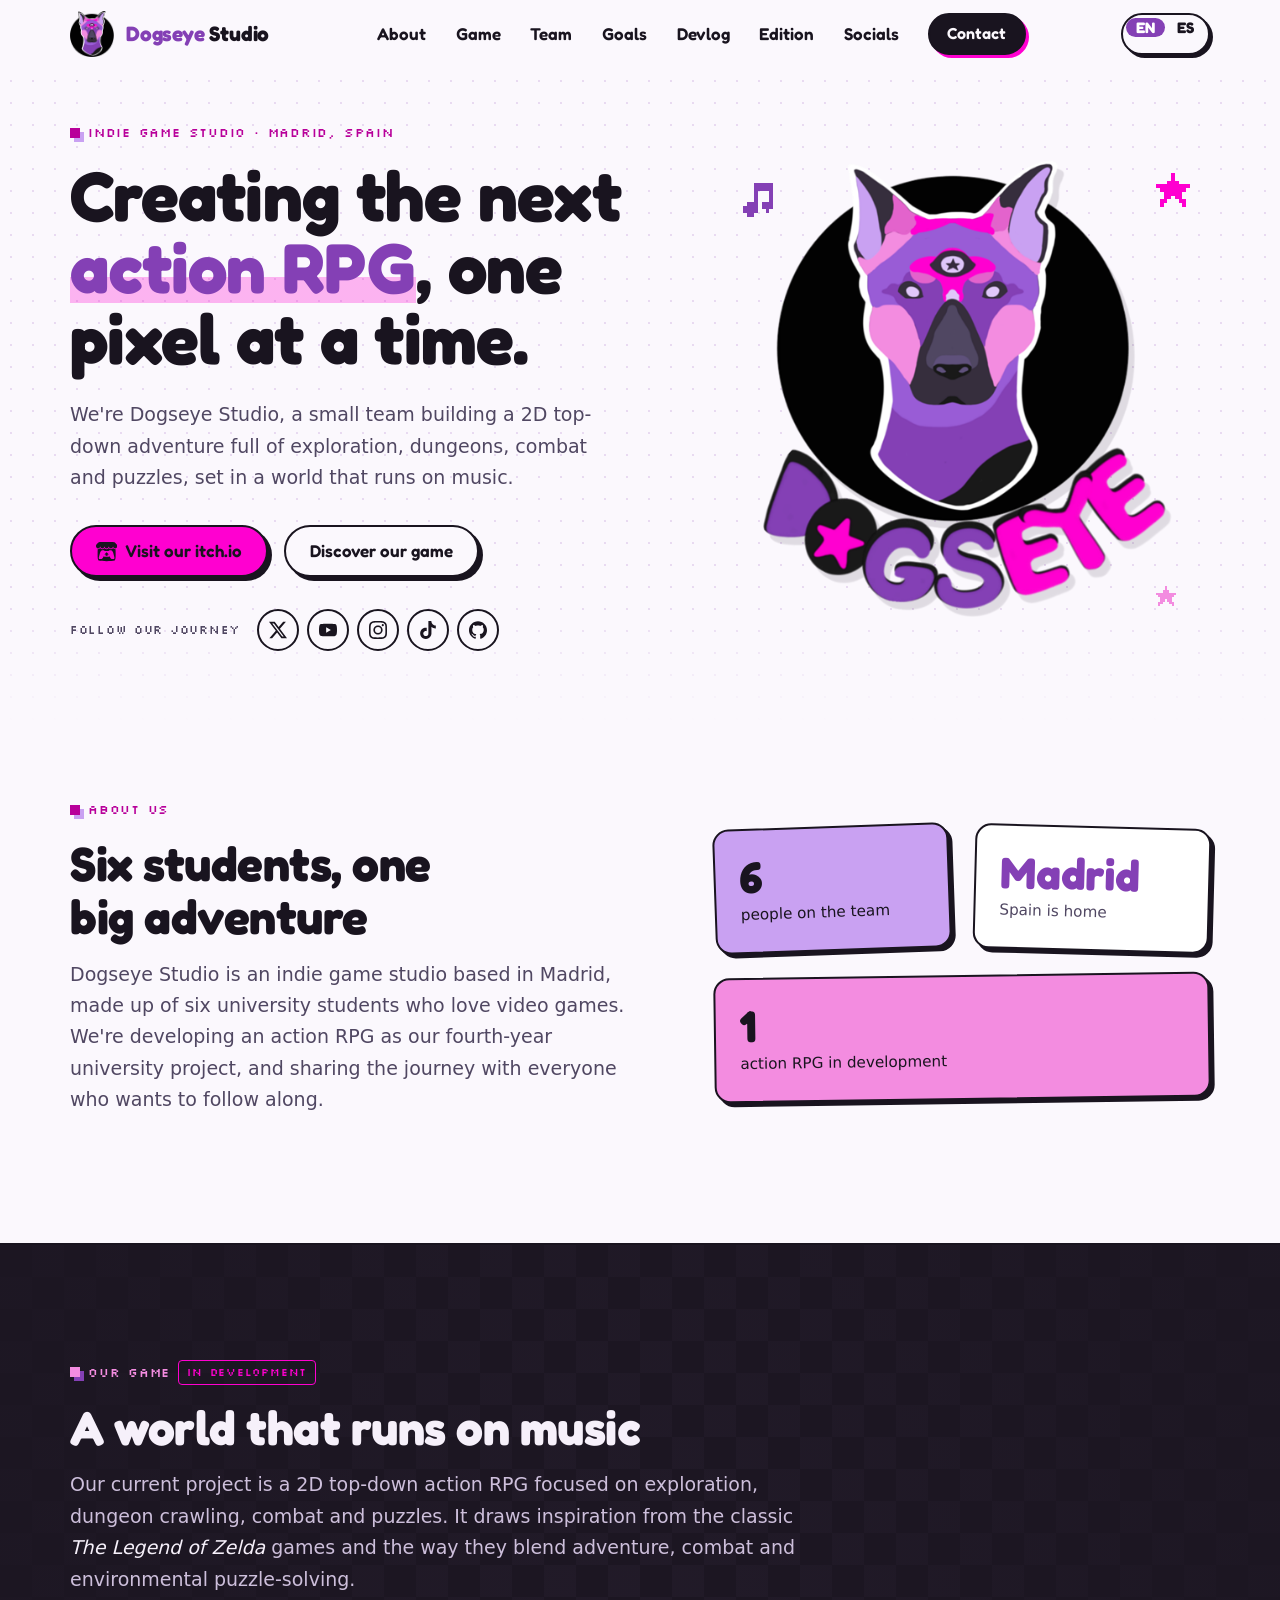
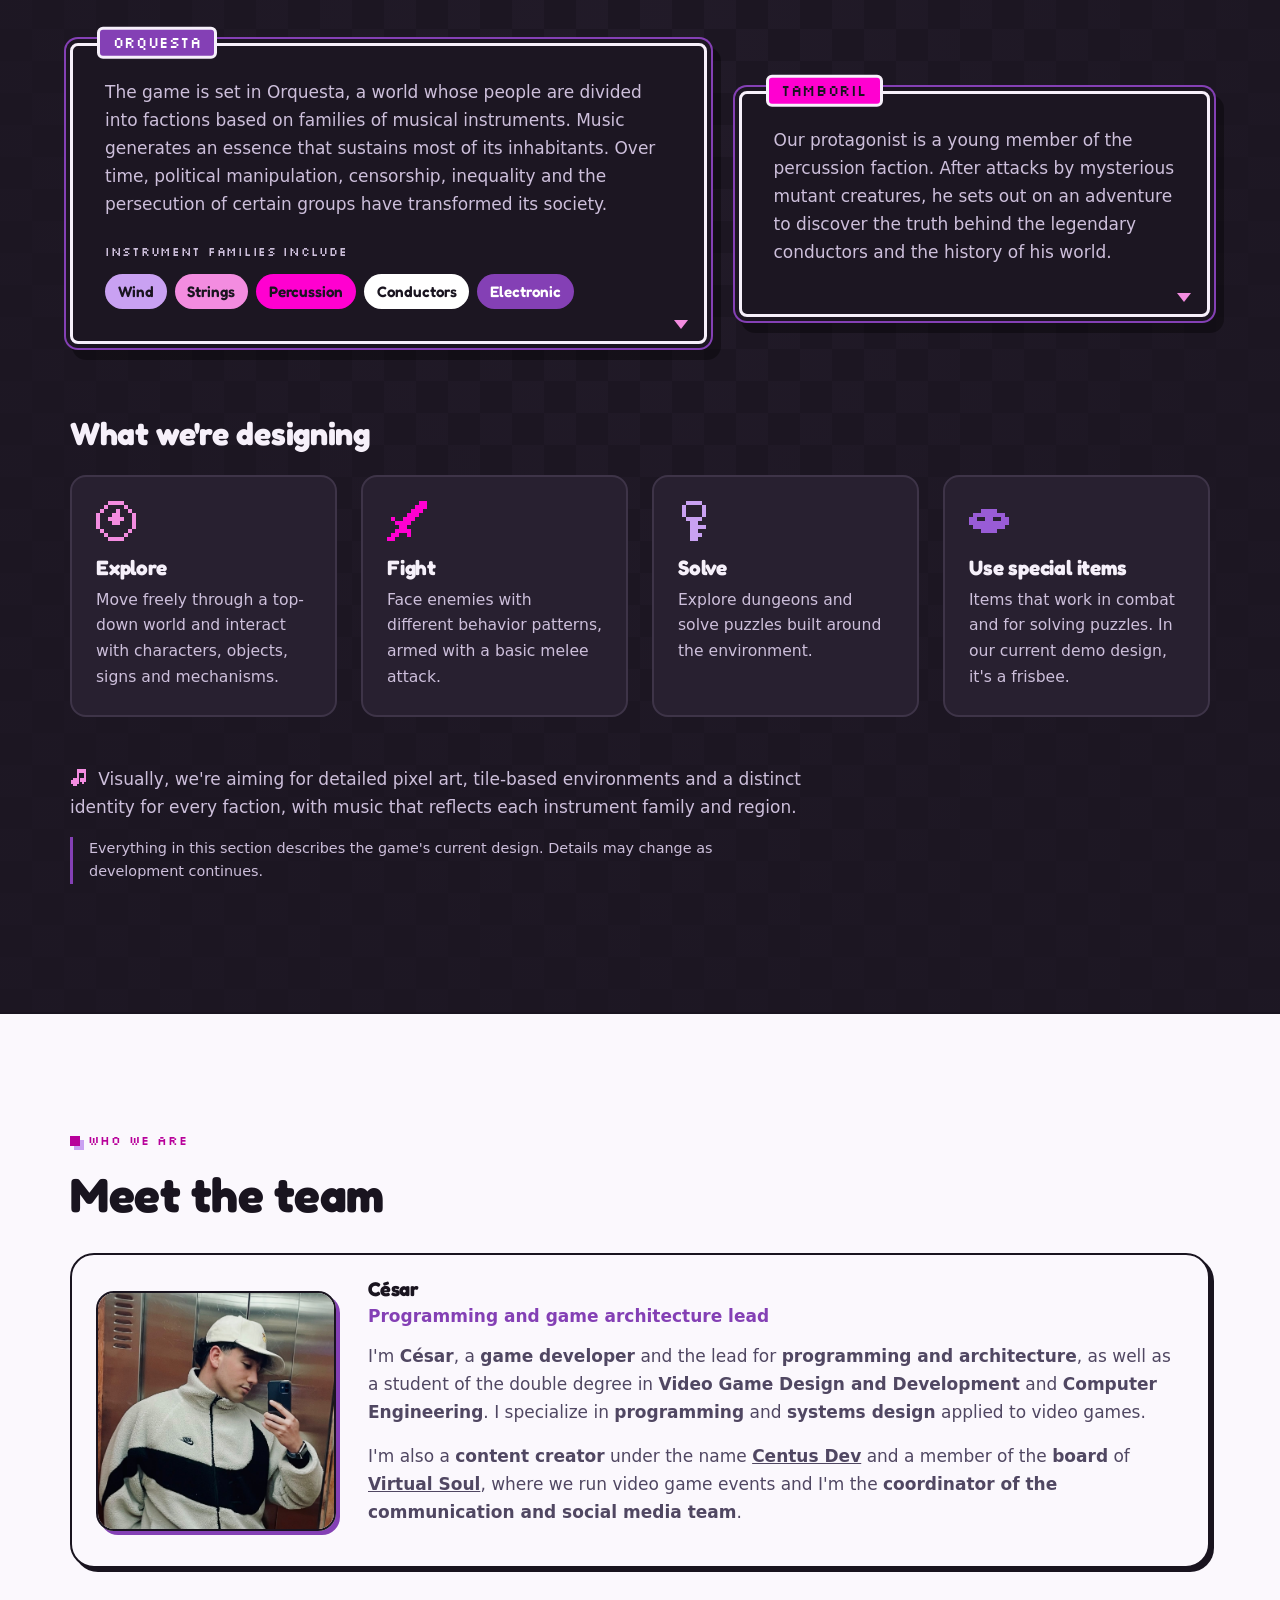
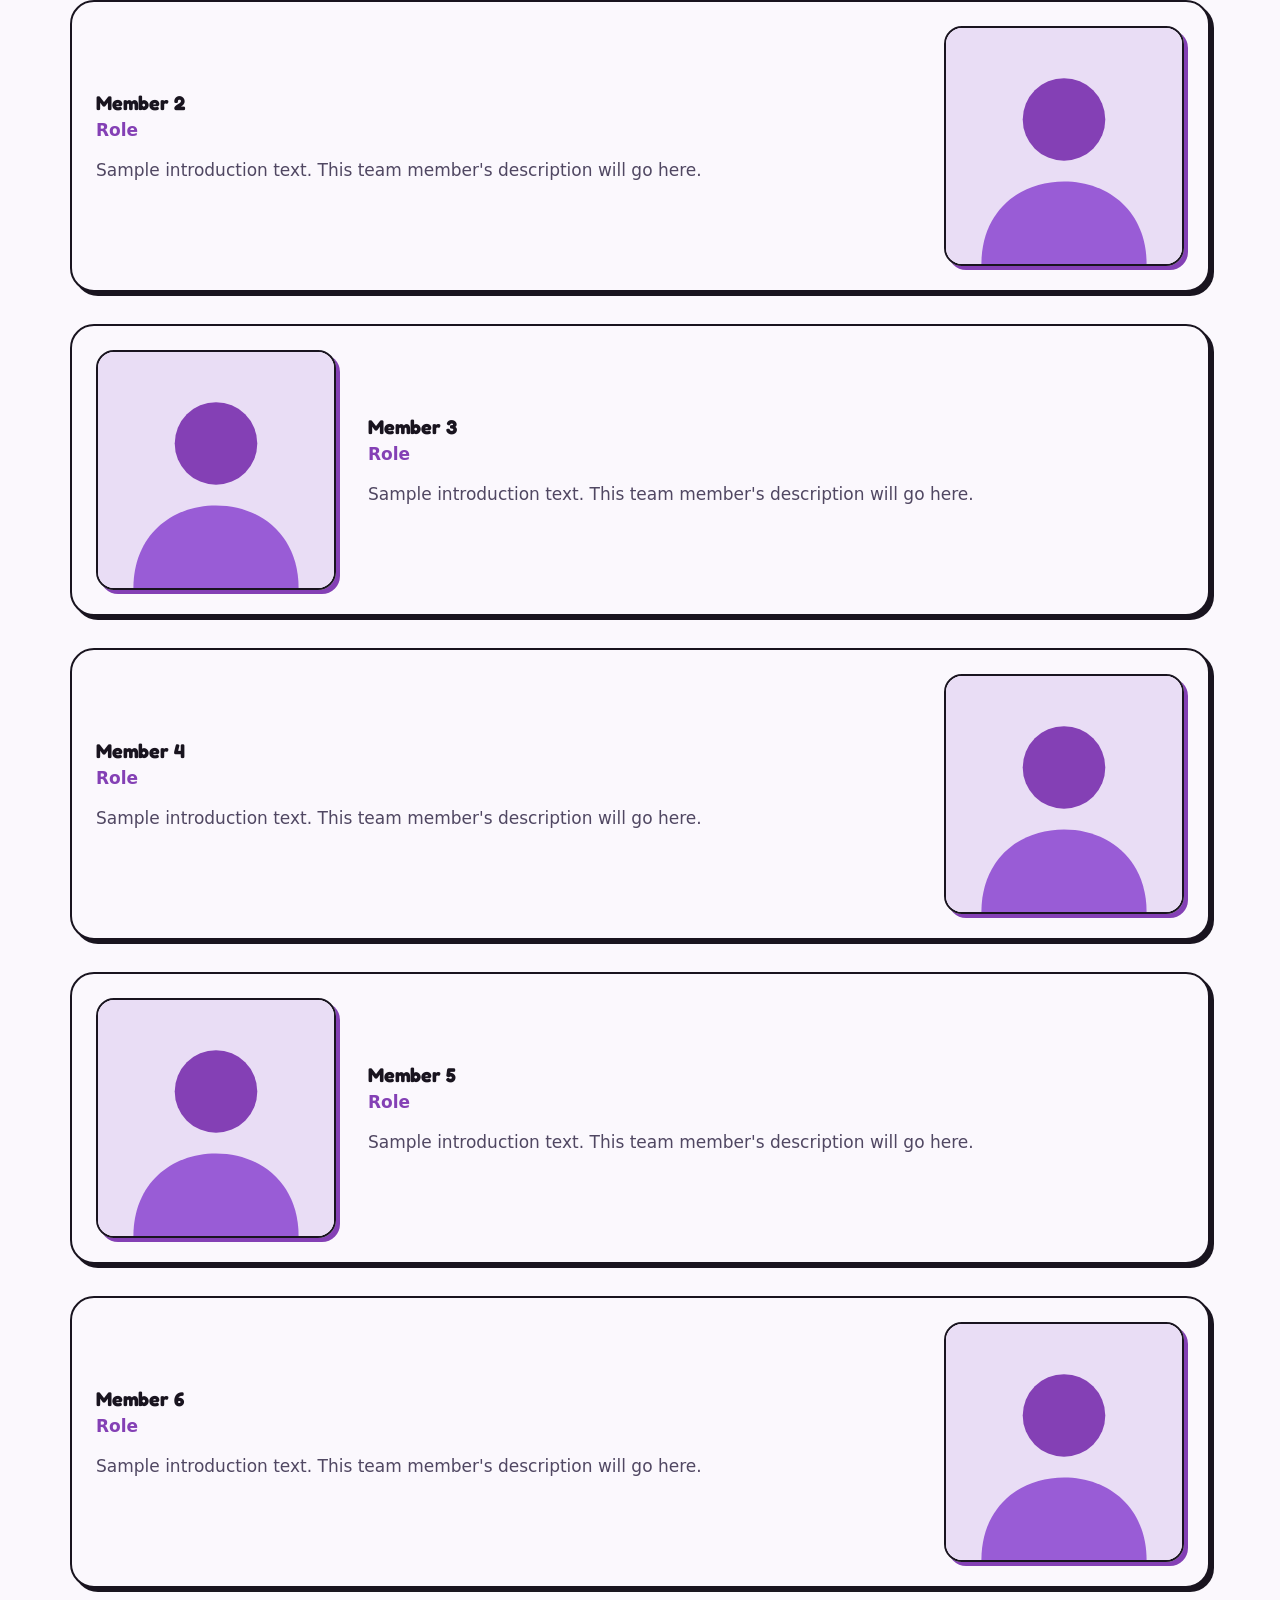
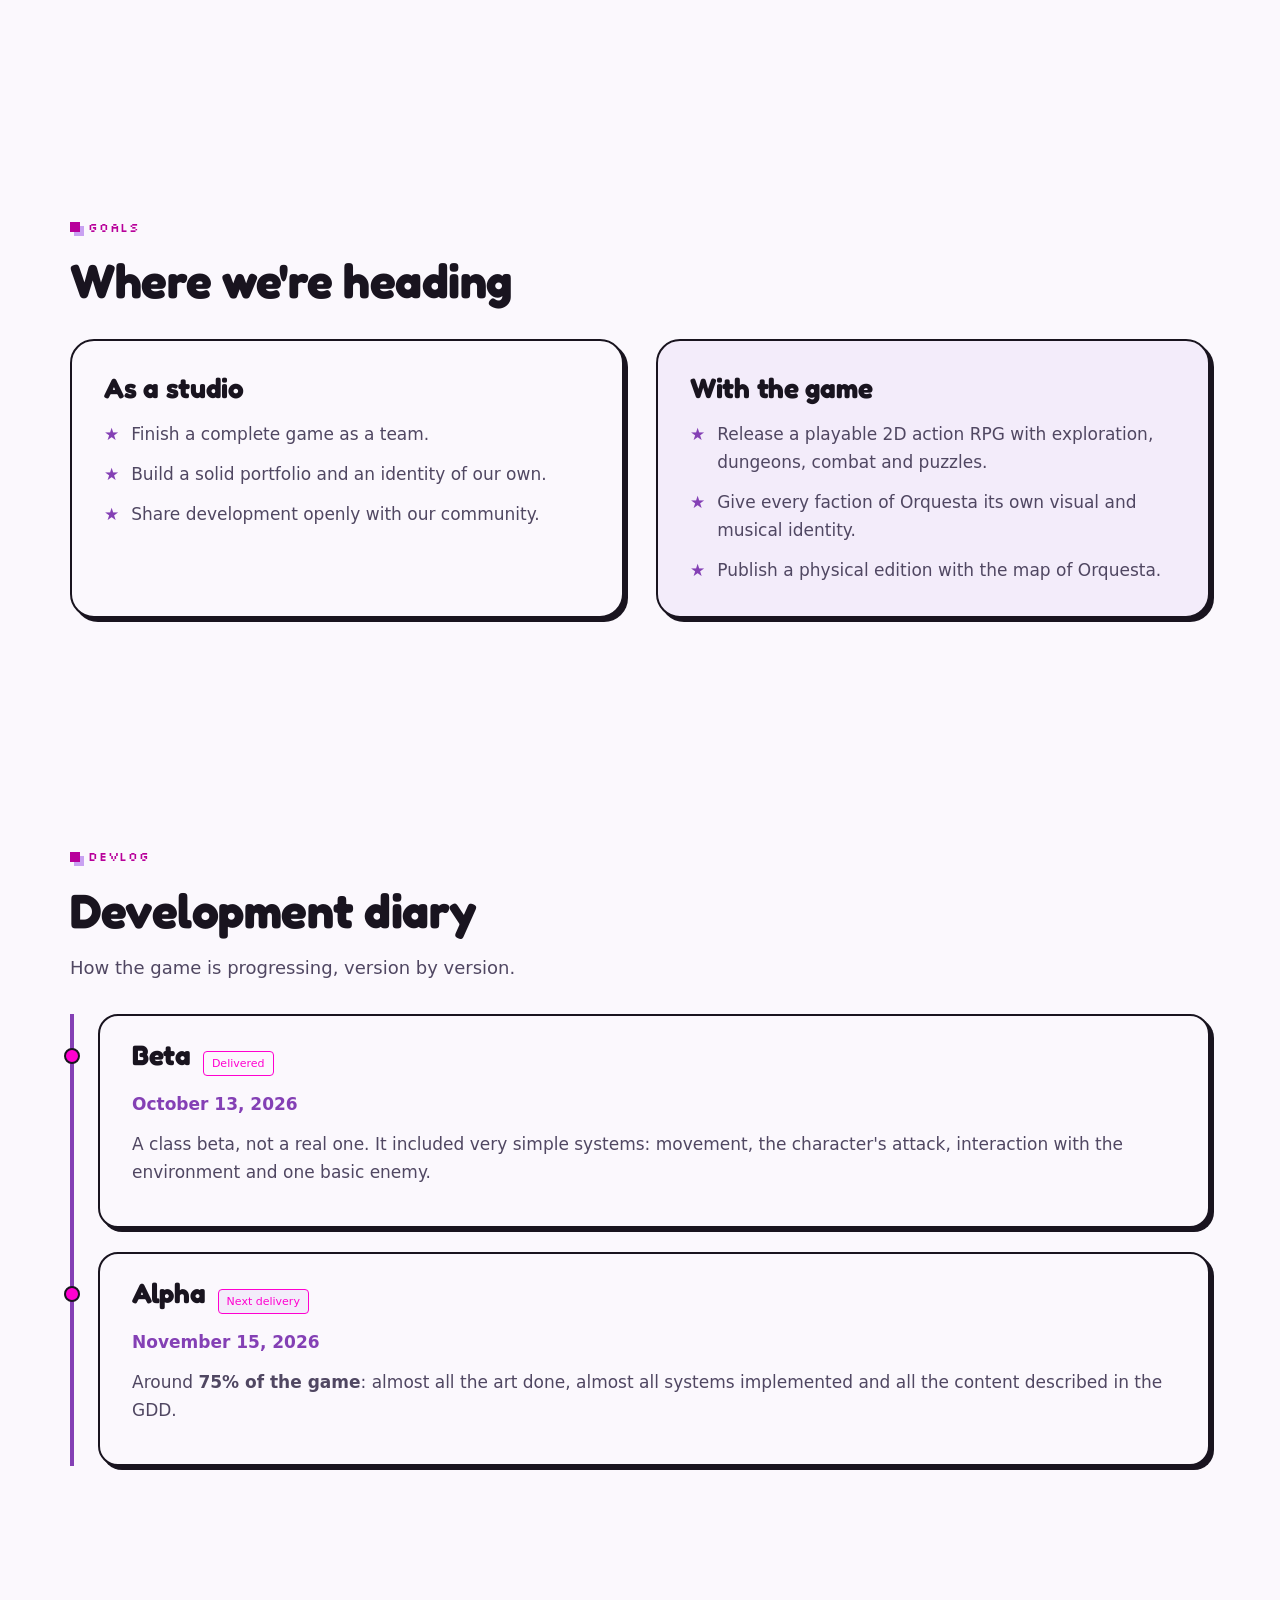
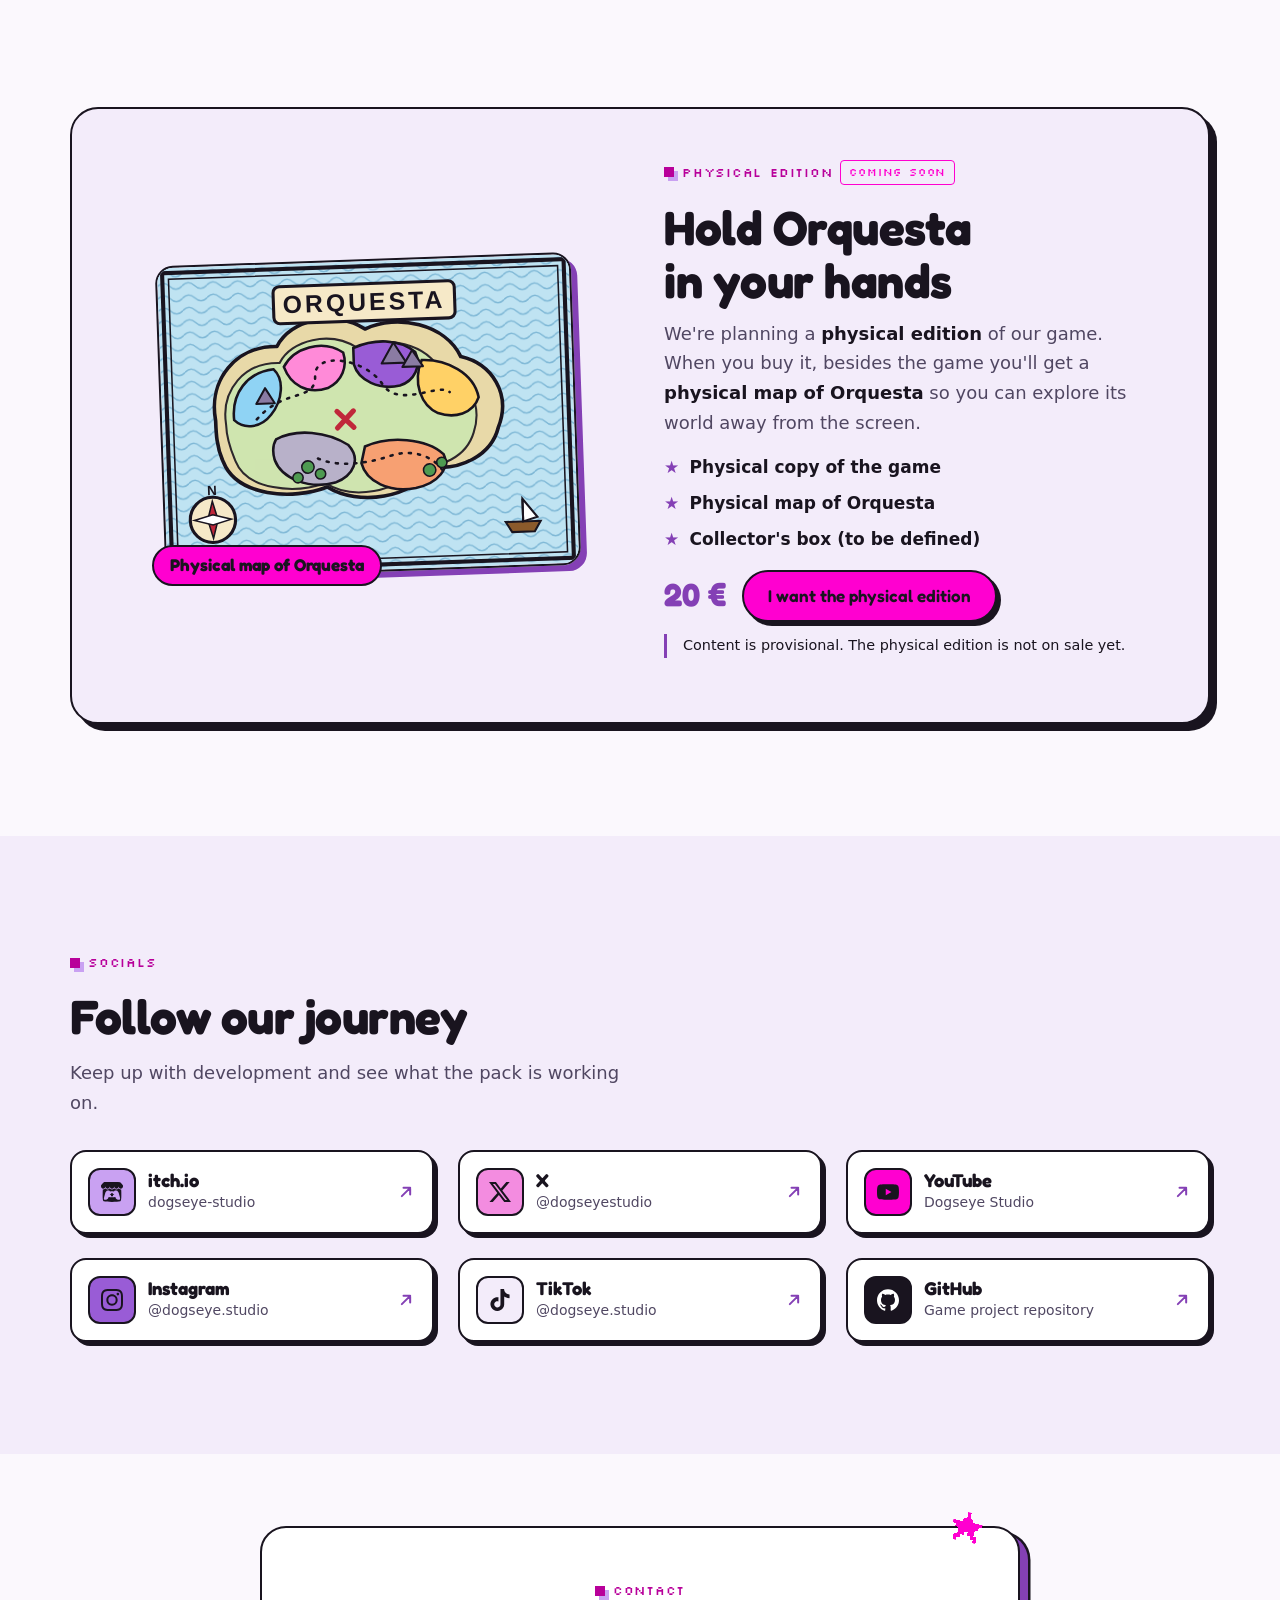
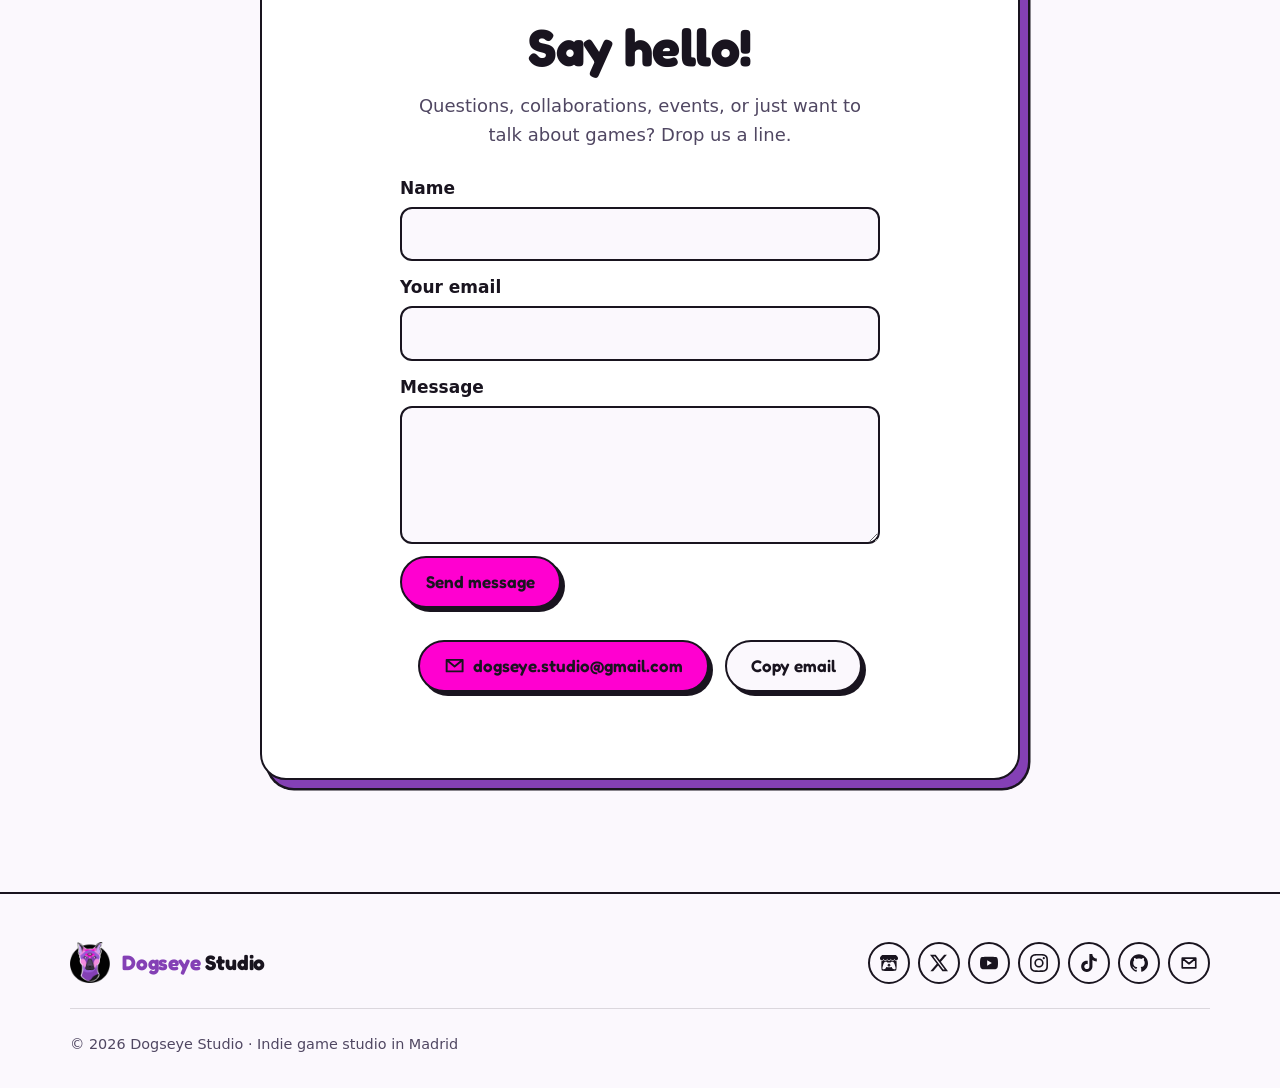
==== commit 2a9e3e34: "Descripcion 6 personas y mapa fisico" ====
--- a/index.html
+++ b/index.html
@@ -33,7 +33,7 @@
   <link rel="preconnect" href="https://fonts.gstatic.com" crossorigin>
   <link rel="stylesheet" href="https://fonts.googleapis.com/css2?family=Fredoka:wght@500;600;700&family=Silkscreen&display=swap">
 
-  <link rel="stylesheet" href="css/styles.css">
+  <link rel="stylesheet" href="css/styles.css?v=3">
   <link rel="preload" as="image" href="assets/img/logo-full-480.png" imagesrcset="assets/img/logo-full-480.png 480w, assets/img/logo-full.png 720w" imagesizes="(min-width: 960px) 420px, 72vw">
 
   <script type="application/ld+json">
@@ -55,7 +55,7 @@
     ]
   }
   </script>
-  <script src="js/main.js" defer></script>
+  <script src="js/main.js?v=3" defer></script>
 </head>
 <body>
   <!-- Icon sprite: brand icons from Simple Icons (CC0); pixel icons drawn for this site -->
@@ -76,7 +76,7 @@
     <symbol id="px-disc" viewBox="0 -1 10 10"><path d="M3 1h4v1h-4zM1 2h8v1h-8zM0 3h2v1h-2zM4 3h2v1h-2zM8 3h2v1h-2zM0 4h10v1h-10zM1 5h8v1h-8zM3 6h4v1h-4z"/></symbol>
   </svg>
 
-  <a class="skip-link" href="#main">Skip to content</a>
+  <a class="skip-link" href="#main" data-es="Saltar al contenido">Skip to content</a>
 
   <header class="site-header" id="top">
     <div class="container header-inner">
@@ -85,19 +85,24 @@
         <span class="brand-name">Dogseye <span>Studio</span></span>
       </a>
 
+      <button class="lang-toggle" type="button" aria-label="Change language / Cambiar idioma"><span data-l="en">EN</span><span data-l="es">ES</span></button>
+
       <button class="nav-toggle" type="button" aria-expanded="false" aria-controls="site-nav">
         <span class="nav-toggle-bars" aria-hidden="true"></span>
-        <span class="visually-hidden">Menu</span>
+        <span class="visually-hidden" data-es="Menú">Menu</span>
       </button>
 
       <nav class="site-nav" id="site-nav" aria-label="Main">
         <ul>
-          <li><a href="#home">Home</a></li>
-          <li><a href="#about">About</a></li>
-          <li><a href="#game">Our Game</a></li>
-          <li><a href="#socials">Socials</a></li>
+          <li><a href="#about" data-es="Nosotros">About</a></li>
+          <li><a href="#game" data-es="Juego">Game</a></li>
+          <li><a href="#team" data-es="Equipo">Team</a></li>
+          <li><a href="#goals" data-es="Objetivos">Goals</a></li>
+          <li><a href="#devlog" data-es="Devlog">Devlog</a></li>
+          <li><a href="#edition" data-es="Edición">Edition</a></li>
+          <li><a href="#socials" data-es="Redes">Socials</a></li>
         </ul>
-        <a class="btn btn-small btn-ink" href="#contact">Contact</a>
+        <a class="btn btn-small btn-ink" href="#contact" data-es="Contacto">Contact</a>
       </nav>
     </div>
   </header>
@@ -107,18 +112,16 @@
     <section class="hero" id="home" aria-labelledby="hero-title">
       <div class="container hero-inner">
         <div class="hero-copy">
-          <p class="eyebrow">Indie game studio · Madrid, Spain</p>
-          <h1 id="hero-title">Creating the next <span class="hl">action RPG</span>, one pixel at a time.</h1>
-          <p class="hero-lead">We're Dogseye Studio, a small team building a 2D top-down adventure full of exploration, dungeons, combat and puzzles, set in a world that runs on music.</p>
+          <p class="eyebrow" data-es="Estudio indie de videojuegos · Madrid, España">Indie game studio · Madrid, Spain</p>
+          <h1 id="hero-title" data-es="Creando el próximo <span class='hl'>RPG de acción</span>, píxel a píxel.">Creating the next <span class="hl">action RPG</span>, one pixel at a time.</h1>
+          <p class="hero-lead" data-es="Somos Dogseye Studio, un pequeño equipo que desarrolla una aventura 2D con vista cenital llena de exploración, mazmorras, combate y puzles, ambientada en un mundo que funciona con música.">We're Dogseye Studio, a small team building a 2D top-down adventure full of exploration, dungeons, combat and puzzles, set in a world that runs on music.</p>
           <div class="hero-actions">
             <a class="btn btn-primary" href="https://dogseye-studio.itch.io" target="_blank" rel="noopener noreferrer">
-              <svg class="icon" aria-hidden="true"><use href="#i-itch"/></svg>
-              Visit our itch.io
-            </a>
-            <a class="btn btn-secondary" href="#game">Discover our game</a>
+              <svg class="icon" aria-hidden="true"><use href="#i-itch"/></svg><span data-es="Visita nuestro itch.io">Visit our itch.io</span></a>
+            <a class="btn btn-secondary" href="#game" data-es="Descubre nuestro juego">Discover our game</a>
           </div>
           <div class="hero-follow">
-            <span class="hero-follow-label">Follow our journey</span>
+            <span class="hero-follow-label" data-es="Sigue nuestro camino">Follow our journey</span>
             <ul class="icon-row" aria-label="Dogseye Studio on social media">
               <li><a href="https://x.com/dogseyestudio" target="_blank" rel="noopener noreferrer" aria-label="Dogseye Studio on X"><svg class="icon" aria-hidden="true"><use href="#i-x"/></svg></a></li>
               <li><a href="https://www.youtube.com/channel/UC6MDnQ15pli9vptjle8QFng" target="_blank" rel="noopener noreferrer" aria-label="Dogseye Studio on YouTube"><svg class="icon" aria-hidden="true"><use href="#i-youtube"/></svg></a></li>
@@ -148,14 +151,14 @@
     <section class="section about" id="about" aria-labelledby="about-title">
       <div class="container about-inner">
         <div class="about-copy">
-          <p class="eyebrow">About us</p>
-          <h2 id="about-title">Six students, one big adventure</h2>
-          <p>Dogseye Studio is an indie game studio based in Madrid, made up of six university students who love video games. We're developing an action RPG as our fourth-year university project, and sharing the journey with everyone who wants to follow along.</p>
+          <p class="eyebrow" data-es="Sobre nosotros">About us</p>
+          <h2 id="about-title" data-es="Seis estudiantes, una gran aventura">Six students, one big adventure</h2>
+          <p data-es="Dogseye Studio es un estudio indie de videojuegos con sede en Madrid, formado por seis estudiantes universitarios apasionados de los videojuegos. Estamos desarrollando un RPG de acción como proyecto de cuarto curso y compartimos el camino con todo el que quiera seguirnos.">Dogseye Studio is an indie game studio based in Madrid, made up of six university students who love video games. We're developing an action RPG as our fourth-year university project, and sharing the journey with everyone who wants to follow along.</p>
         </div>
         <ul class="facts">
-          <li class="fact fact-a"><strong>6</strong><span>people on the team</span></li>
-          <li class="fact fact-b"><strong>Madrid</strong><span>Spain is home</span></li>
-          <li class="fact fact-c"><strong>1</strong><span>action RPG in development</span></li>
+          <li class="fact fact-a"><strong>6</strong><span data-es="personas en el equipo">people on the team</span></li>
+          <li class="fact fact-b"><strong>Madrid</strong><span data-es="España es nuestro hogar">Spain is home</span></li>
+          <li class="fact fact-c"><strong>1</strong><span data-es="RPG de acción en desarrollo">action RPG in development</span></li>
         </ul>
       </div>
     </section>
@@ -164,23 +167,23 @@
     <section class="section game" id="game" aria-labelledby="game-title">
       <div class="container">
         <div class="game-head">
-          <p class="eyebrow eyebrow-dark"><span class="badge">In development</span> Our game</p>
-          <h2 id="game-title">A world that runs on music</h2>
-          <p class="game-lead">Our current project is a 2D top-down action RPG focused on exploration, dungeon crawling, combat and puzzles. It draws inspiration from the classic <em>The Legend of Zelda</em> games and the way they blend adventure, combat and environmental puzzle-solving.</p>
+          <p class="eyebrow eyebrow-dark" data-es="<span class='badge'>En desarrollo</span> Nuestro juego"><span class="badge">In development</span> Our game</p>
+          <h2 id="game-title" data-es="Un mundo que funciona con música">A world that runs on music</h2>
+          <p class="game-lead" data-es="Nuestro proyecto actual es un RPG de acción 2D con vista cenital centrado en la exploración, las mazmorras, el combate y los puzles. Se inspira en los clásicos <em>The Legend of Zelda</em> y en cómo combinan aventura, combate y puzles basados en el entorno.">Our current project is a 2D top-down action RPG focused on exploration, dungeon crawling, combat and puzzles. It draws inspiration from the classic <em>The Legend of Zelda</em> games and the way they blend adventure, combat and environmental puzzle-solving.</p>
         </div>
 
         <div class="story">
           <article class="textbox">
             <h3 class="textbox-tag">Orquesta</h3>
-            <p>The game is set in Orquesta, a world whose people are divided into factions based on families of musical instruments. Music generates an essence that sustains most of its inhabitants. Over time, political manipulation, censorship, inequality and the persecution of certain groups have transformed its society.</p>
+            <p data-es="El juego transcurre en Orquesta, un mundo cuya gente se divide en facciones basadas en familias de instrumentos musicales. La música genera una esencia que sustenta a la mayoría de sus habitantes. Con el tiempo, la manipulación política, la censura, la desigualdad y la persecución de ciertos grupos han transformado su sociedad.">The game is set in Orquesta, a world whose people are divided into factions based on families of musical instruments. Music generates an essence that sustains most of its inhabitants. Over time, political manipulation, censorship, inequality and the persecution of certain groups have transformed its society.</p>
             <div class="factions">
-              <p class="factions-label">Instrument families include</p>
+              <p class="factions-label" data-es="Las familias de instrumentos incluyen">Instrument families include</p>
               <ul>
-                <li>Wind</li>
-                <li>Strings</li>
-                <li>Percussion</li>
-                <li>Conductors</li>
-                <li>Electronic</li>
+                <li data-es="Viento">Wind</li>
+                <li data-es="Cuerda">Strings</li>
+                <li data-es="Percusión">Percussion</li>
+                <li data-es="Directores">Conductors</li>
+                <li data-es="Electrónica">Electronic</li>
               </ul>
             </div>
             <span class="textbox-caret" aria-hidden="true"></span>
@@ -188,38 +191,177 @@
 
           <article class="textbox textbox-hero">
             <h3 class="textbox-tag">Tamboril</h3>
-            <p>Our protagonist is a young member of the percussion faction. After attacks by mysterious mutant creatures, he sets out on an adventure to discover the truth behind the legendary conductors and the history of his world.</p>
+            <p data-es="Nuestro protagonista es un joven miembro de la facción de percusión. Tras los ataques de misteriosas criaturas mutantes, se embarca en una aventura para descubrir la verdad sobre los legendarios directores y la historia de su mundo.">Our protagonist is a young member of the percussion faction. After attacks by mysterious mutant creatures, he sets out on an adventure to discover the truth behind the legendary conductors and the history of his world.</p>
             <span class="textbox-caret" aria-hidden="true"></span>
           </article>
         </div>
 
-        <h3 class="pillars-title">What we're designing</h3>
+        <h3 class="pillars-title" data-es="Qué estamos diseñando">What we're designing</h3>
         <ul class="pillars">
           <li class="pillar">
             <svg class="pillar-icon" aria-hidden="true"><use href="#px-explore"/></svg>
-            <h4>Explore</h4>
-            <p>Move freely through a top-down world and interact with characters, objects, signs and mechanisms.</p>
+            <h4 data-es="Explora">Explore</h4>
+            <p data-es="Muévete libremente por un mundo cenital e interactúa con personajes, objetos, carteles y mecanismos.">Move freely through a top-down world and interact with characters, objects, signs and mechanisms.</p>
           </li>
           <li class="pillar">
             <svg class="pillar-icon" aria-hidden="true"><use href="#px-sword"/></svg>
-            <h4>Fight</h4>
-            <p>Face enemies with different behavior patterns, armed with a basic melee attack.</p>
+            <h4 data-es="Lucha">Fight</h4>
+            <p data-es="Enfréntate a enemigos con distintos patrones de comportamiento, armado con un ataque cuerpo a cuerpo básico.">Face enemies with different behavior patterns, armed with a basic melee attack.</p>
           </li>
           <li class="pillar">
             <svg class="pillar-icon" aria-hidden="true"><use href="#px-key"/></svg>
-            <h4>Solve</h4>
-            <p>Explore dungeons and solve puzzles built around the environment.</p>
+            <h4 data-es="Resuelve">Solve</h4>
+            <p data-es="Explora mazmorras y resuelve puzles construidos en torno al entorno.">Explore dungeons and solve puzzles built around the environment.</p>
           </li>
           <li class="pillar">
             <svg class="pillar-icon" aria-hidden="true"><use href="#px-disc"/></svg>
-            <h4>Use special items</h4>
-            <p>Items that work in combat and for solving puzzles. In our current demo design, it's a frisbee.</p>
+            <h4 data-es="Usa objetos especiales">Use special items</h4>
+            <p data-es="Objetos que sirven en combate y para resolver puzles. En el diseño actual de nuestra demo, es un frisbee.">Items that work in combat and for solving puzzles. In our current demo design, it's a frisbee.</p>
           </li>
         </ul>
 
         <div class="game-foot">
-          <p><svg class="icon-inline" aria-hidden="true"><use href="#px-note"/></svg> Visually, we're aiming for detailed pixel art, tile-based environments and a distinct identity for every faction, with music that reflects each instrument family and region.</p>
-          <p class="note">Everything in this section describes the game's current design. Details may change as development continues.</p>
+          <p data-es="<svg class='icon-inline' aria-hidden='true'><use href='#px-note'/></svg> Visualmente, buscamos un pixel art detallado, entornos basados en tiles y una identidad propia para cada facción, con música que refleje cada familia de instrumentos y región."><svg class="icon-inline" aria-hidden="true"><use href="#px-note"/></svg> Visually, we're aiming for detailed pixel art, tile-based environments and a distinct identity for every faction, with music that reflects each instrument family and region.</p>
+          <p class="note" data-es="Todo lo de esta sección describe el diseño actual del juego. Los detalles pueden cambiar a medida que avance el desarrollo.">Everything in this section describes the game's current design. Details may change as development continues.</p>
+        </div>
+      </div>
+    </section>
+
+    <!-- TEAM -->
+    <section class="section team" id="team" aria-labelledby="team-title">
+      <div class="container">
+        <p class="eyebrow" data-es="Quiénes somos">Who we are</p>
+        <h2 id="team-title" data-es="Conoce al equipo">Meet the team</h2>
+        <ul class="team-list">
+          <li class="team-card">
+            <img class="team-photo" src="assets/fotos%20nosotros/Cesar%20Foto.jpeg" alt="César" width="320" height="320" loading="lazy">
+            <div class="team-text">
+              <h3>César</h3>
+              <p class="team-role" data-es="Programación y arquitectura del juego">Programming and game architecture lead</p>
+              <p data-es="Soy <strong>César</strong>, <strong>desarrollador de videojuegos</strong> y responsable de <strong>programación y arquitectura</strong>, además de estudiante del doble grado en <strong>Diseño y Desarrollo de Videojuegos</strong> e <strong>Ingeniería de Computadores</strong>. Me especializo en <strong>programación</strong> y <strong>diseño de sistemas</strong> aplicados a videojuegos.">I'm <strong>César</strong>, a <strong>game developer</strong> and the lead for <strong>programming and architecture</strong>, as well as a student of the double degree in <strong>Video Game Design and Development</strong> and <strong>Computer Engineering</strong>. I specialize in <strong>programming</strong> and <strong>systems design</strong> applied to video games.</p>
+              <p data-es="También soy <strong>creador de contenido</strong> bajo el nombre de <strong><a href='https://instagram.com/centusdev' target='_blank' rel='noopener noreferrer'>Centus Dev</a></strong> y miembro de la <strong>junta directiva</strong> de <strong><a href='https://instagram.com/virtualsoulurjc' target='_blank' rel='noopener noreferrer'>Virtual Soul</a></strong>, donde hacemos eventos de videojuegos y soy el <strong>coordinador del equipo de comunicación y redes sociales</strong>.">I'm also a <strong>content creator</strong> under the name <strong><a href="https://instagram.com/centusdev" target="_blank" rel="noopener noreferrer">Centus Dev</a></strong> and a member of the <strong>board</strong> of <strong><a href="https://instagram.com/virtualsoulurjc" target="_blank" rel="noopener noreferrer">Virtual Soul</a></strong>, where we run video game events and I'm the <strong>coordinator of the communication and social media team</strong>.</p>
+            </div>
+          </li>
+          <li class="team-card">
+            <img class="team-photo" src="assets/fotos%20nosotros/placeholder.svg" alt="Team member 2" width="320" height="320" loading="lazy">
+            <div class="team-text">
+              <h3 data-es="Miembro 2">Member 2</h3>
+              <p class="team-role" data-es="Rol">Role</p>
+              <p data-es="Texto de presentación de ejemplo. Aquí irá la descripción de este miembro del equipo.">Sample introduction text. This team member's description will go here.</p>
+            </div>
+          </li>
+          <li class="team-card">
+            <img class="team-photo" src="assets/fotos%20nosotros/placeholder.svg" alt="Team member 3" width="320" height="320" loading="lazy">
+            <div class="team-text">
+              <h3 data-es="Miembro 3">Member 3</h3>
+              <p class="team-role" data-es="Rol">Role</p>
+              <p data-es="Texto de presentación de ejemplo. Aquí irá la descripción de este miembro del equipo.">Sample introduction text. This team member's description will go here.</p>
+            </div>
+          </li>
+          <li class="team-card">
+            <img class="team-photo" src="assets/fotos%20nosotros/placeholder.svg" alt="Team member 4" width="320" height="320" loading="lazy">
+            <div class="team-text">
+              <h3 data-es="Miembro 4">Member 4</h3>
+              <p class="team-role" data-es="Rol">Role</p>
+              <p data-es="Texto de presentación de ejemplo. Aquí irá la descripción de este miembro del equipo.">Sample introduction text. This team member's description will go here.</p>
+            </div>
+          </li>
+          <li class="team-card">
+            <img class="team-photo" src="assets/fotos%20nosotros/placeholder.svg" alt="Team member 5" width="320" height="320" loading="lazy">
+            <div class="team-text">
+              <h3 data-es="Miembro 5">Member 5</h3>
+              <p class="team-role" data-es="Rol">Role</p>
+              <p data-es="Texto de presentación de ejemplo. Aquí irá la descripción de este miembro del equipo.">Sample introduction text. This team member's description will go here.</p>
+            </div>
+          </li>
+          <li class="team-card">
+            <img class="team-photo" src="assets/fotos%20nosotros/placeholder.svg" alt="Team member 6" width="320" height="320" loading="lazy">
+            <div class="team-text">
+              <h3 data-es="Miembro 6">Member 6</h3>
+              <p class="team-role" data-es="Rol">Role</p>
+              <p data-es="Texto de presentación de ejemplo. Aquí irá la descripción de este miembro del equipo.">Sample introduction text. This team member's description will go here.</p>
+            </div>
+          </li>
+        </ul>
+      </div>
+    </section>
+
+    <!-- GOALS -->
+    <section class="section goals" id="goals" aria-labelledby="goals-title">
+      <div class="container">
+        <p class="eyebrow" data-es="Objetivos">Goals</p>
+        <h2 id="goals-title" data-es="Hacia dónde vamos">Where we're heading</h2>
+        <div class="goals-grid">
+          <article class="goal-card">
+            <h3 data-es="Como estudio">As a studio</h3>
+            <ul>
+              <li data-es="Terminar un juego completo trabajando en equipo.">Finish a complete game as a team.</li>
+              <li data-es="Construir un portfolio sólido y una identidad propia.">Build a solid portfolio and an identity of our own.</li>
+              <li data-es="Compartir el desarrollo de forma abierta con nuestra comunidad.">Share development openly with our community.</li>
+            </ul>
+          </article>
+          <article class="goal-card goal-card-alt">
+            <h3 data-es="Con el juego">With the game</h3>
+            <ul>
+              <li data-es="Lanzar un RPG de acción 2D jugable con exploración, mazmorras, combate y puzles.">Release a playable 2D action RPG with exploration, dungeons, combat and puzzles.</li>
+              <li data-es="Dar una identidad visual y musical propia a cada facción de Orquesta.">Give every faction of Orquesta its own visual and musical identity.</li>
+              <li data-es="Publicar una edición física con el mapa de Orquesta.">Publish a physical edition with the map of Orquesta.</li>
+            </ul>
+          </article>
+        </div>
+      </div>
+    </section>
+
+    <!-- DEVLOG -->
+    <section class="section devlog" id="devlog" aria-labelledby="devlog-title">
+      <div class="container">
+        <p class="eyebrow" data-es="Devlog">Devlog</p>
+        <h2 id="devlog-title" data-es="Diario de desarrollo">Development diary</h2>
+        <p class="section-lead" data-es="Así avanza el juego, versión a versión.">How the game is progressing, version by version.</p>
+        <ol class="devlog-list">
+          <li class="devlog-entry">
+            <div class="devlog-head">
+              <h3>Beta</h3>
+              <span class="badge" data-es="Entregada">Delivered</span>
+            </div>
+            <p class="devlog-date" data-es="13 de octubre de 2026">October 13, 2026</p>
+            <p data-es="Beta para clase, no una beta real. Incluía sistemas muy simples: movimiento, ataque del personaje, interacción con el entorno y un enemigo básico.">A class beta, not a real one. It included very simple systems: movement, the character's attack, interaction with the environment and one basic enemy.</p>
+          </li>
+          <li class="devlog-entry">
+            <div class="devlog-head">
+              <h3>Alpha</h3>
+              <span class="badge badge-soft" data-es="Próxima entrega">Next delivery</span>
+            </div>
+            <p class="devlog-date" data-es="15 de noviembre de 2026">November 15, 2026</p>
+            <p data-es="Alrededor del <strong>75% del juego</strong>: casi todo el arte hecho, casi todos los sistemas implementados y todo el contenido que recoge el GDD.">Around <strong>75% of the game</strong>: almost all the art done, almost all systems implemented and all the content described in the GDD.</p>
+          </li>
+        </ol>
+      </div>
+    </section>
+
+    <!-- PHYSICAL EDITION -->
+    <section class="section edition" id="edition" aria-labelledby="edition-title">
+      <div class="container">
+        <div class="edition-card">
+          <figure class="edition-art">
+            <img src="assets/img/orquesta-map.svg" alt="Illustration of the physical map of Orquesta included in the physical edition" width="400" height="300" loading="lazy">
+            <figcaption class="edition-tag" data-es="Mapa físico de Orquesta">Physical map of Orquesta</figcaption>
+          </figure>
+          <div class="edition-copy">
+            <p class="eyebrow" data-es="<span class='badge'>Próximamente</span> Edición física"><span class="badge">Coming soon</span> Physical edition</p>
+            <h2 id="edition-title" data-es="Lleva Orquesta a tus manos">Hold Orquesta in your hands</h2>
+            <p data-es="Vamos a lanzar una <strong>edición física</strong> de nuestro juego. Al comprarla, además del juego recibirás un <strong>mapa físico de Orquesta</strong> para explorar su mundo también fuera de la pantalla.">We're planning a <strong>physical edition</strong> of our game. When you buy it, besides the game you'll get a <strong>physical map of Orquesta</strong> so you can explore its world away from the screen.</p>
+            <ul class="edition-list">
+              <li data-es="Copia física del juego">Physical copy of the game</li>
+              <li data-es="Mapa físico de Orquesta">Physical map of Orquesta</li>
+              <li data-es="Caja de coleccionista (por definir)">Collector's box (to be defined)</li>
+            </ul>
+            <div class="edition-buy">
+              <p class="edition-price"><strong>20 €</strong></p>
+              <a class="btn btn-primary" href="#contact" data-es="Quiero la edición física">I want the physical edition</a>
+            </div>
+            <p class="note" data-es="Contenido provisional. La edición física aún no está a la venta.">Content is provisional. The physical edition is not on sale yet.</p>
+          </div>
         </div>
       </div>
     </section>
@@ -227,9 +369,9 @@
     <!-- SOCIALS -->
     <section class="section socials" id="socials" aria-labelledby="socials-title">
       <div class="container">
-        <p class="eyebrow">Socials</p>
-        <h2 id="socials-title">Follow our journey</h2>
-        <p class="section-lead">Keep up with development and see what the pack is working on.</p>
+        <p class="eyebrow" data-es="Redes">Socials</p>
+        <h2 id="socials-title" data-es="Sigue nuestro camino">Follow our journey</h2>
+        <p class="section-lead" data-es="Sigue el desarrollo y mira en qué trabaja la manada.">Keep up with development and see what the pack is working on.</p>
         <ul class="social-grid">
           <li><a class="social-card" href="https://dogseye-studio.itch.io" target="_blank" rel="noopener noreferrer">
             <span class="social-icon"><svg class="icon" aria-hidden="true"><use href="#i-itch"/></svg></span>
@@ -258,7 +400,7 @@
           </a></li>
           <li><a class="social-card" href="https://github.com/DOGSEYE-STUDIO/Time-of-Ocarina" target="_blank" rel="noopener noreferrer">
             <span class="social-icon"><svg class="icon" aria-hidden="true"><use href="#i-github"/></svg></span>
-            <span class="social-text"><span class="social-name">GitHub</span><span class="social-handle">Game project repository</span></span>
+            <span class="social-text"><span class="social-name">GitHub</span><span class="social-handle" data-es="Repositorio del proyecto del juego">Game project repository</span></span>
             <svg class="social-arrow" aria-hidden="true"><use href="#i-arrow"/></svg>
           </a></li>
         </ul>
@@ -270,15 +412,21 @@
       <div class="container">
         <div class="contact-card">
           <svg class="px px-contact" aria-hidden="true"><use href="#px-star"/></svg>
-          <p class="eyebrow">Contact</p>
-          <h2 id="contact-title">Say hello!</h2>
-          <p>Questions, collaborations, events, or just want to talk about games? Drop us a line.</p>
+          <p class="eyebrow" data-es="Contacto">Contact</p>
+          <h2 id="contact-title" data-es="¡Di hola!">Say hello!</h2>
+          <p data-es="¿Preguntas, colaboraciones, eventos o simplemente quieres hablar de juegos? Escríbenos.">Questions, collaborations, events, or just want to talk about games? Drop us a line.</p>
+          <form class="contact-form" id="contact-form">
+            <label><span data-es="Nombre">Name</span><input type="text" name="name" required autocomplete="name"></label>
+            <label><span data-es="Tu email">Your email</span><input type="email" name="email" required autocomplete="email"></label>
+            <label><span data-es="Mensaje">Message</span><textarea name="message" rows="4" required></textarea></label>
+            <button class="btn btn-primary" type="submit" data-es="Enviar mensaje">Send message</button>
+          </form>
           <div class="contact-actions">
             <a class="btn btn-primary btn-email" href="mailto:dogseye.studio@gmail.com">
               <svg class="icon" aria-hidden="true"><use href="#i-mail"/></svg>
               dogseye.studio@gmail.com
             </a>
-            <button class="btn btn-secondary copy-btn" type="button" data-copy="dogseye.studio@gmail.com" hidden>Copy email</button>
+            <button class="btn btn-secondary copy-btn" type="button" data-copy="dogseye.studio@gmail.com" hidden data-es="Copiar email">Copy email</button>
             <span class="copy-status" role="status" aria-live="polite"></span>
           </div>
         </div>
@@ -301,7 +449,7 @@
         <li><a href="https://github.com/DOGSEYE-STUDIO/Time-of-Ocarina" target="_blank" rel="noopener noreferrer" aria-label="Dogseye Studio game project on GitHub"><svg class="icon" aria-hidden="true"><use href="#i-github"/></svg></a></li>
         <li><a href="mailto:dogseye.studio@gmail.com" aria-label="Email Dogseye Studio"><svg class="icon" aria-hidden="true"><use href="#i-mail"/></svg></a></li>
       </ul>
-      <p class="footer-meta">© 2026 Dogseye Studio · Indie game studio in Madrid</p>
+      <p class="footer-meta" data-es="© 2026 Dogseye Studio · Estudio indie de videojuegos en Madrid">© 2026 Dogseye Studio · Indie game studio in Madrid</p>
     </div>
   </footer>
 </body>
--- a/css/styles.css
+++ b/css/styles.css
@@ -211,6 +211,7 @@
 }
 .brand img { width: 44px; height: auto; }
 .brand-name {
+  white-space: nowrap;
   font-family: var(--font-display);
   font-size: 1.3rem;
   font-weight: 700;
@@ -219,7 +220,7 @@
 }
 .brand-name span { color: var(--ink); }
 
-.site-nav { display: flex; align-items: center; gap: var(--s-5); }
+.site-nav { display: flex; align-items: center; gap: var(--s-4); }
 .site-nav ul { display: flex; gap: var(--s-1); }
 .site-nav ul a {
   display: block;
@@ -233,8 +234,29 @@
 .site-nav ul a:hover { background: var(--paper-2); color: var(--purple); }
 .site-nav ul a[aria-current="true"] { color: var(--purple); background: var(--paper-2); }
 
+.site-nav { order: 1; }
+.lang-toggle {
+  order: 2;
+  display: inline-flex;
+  min-height: 42px;
+  border: var(--line);
+  border-radius: 999px;
+  background: var(--paper);
+  box-shadow: 3px 3px 0 var(--ink);
+  font-family: var(--font-display);
+  font-weight: 700;
+  font-size: .95rem;
+  color: var(--ink);
+  cursor: pointer;
+  padding: 3px;
+  gap: 2px;
+}
+.lang-toggle span { display: grid; place-items: center; min-width: 2.4rem; border-radius: 999px; }
+.lang-toggle[data-lang="en"] span[data-l="en"],
+.lang-toggle[data-lang="es"] span[data-l="es"] { background: var(--purple); color: #fff; }
 .nav-toggle {
-  display: none;
+  order: 3;
+display: none;
   width: 46px; height: 46px;
   border: var(--line);
   border-radius: var(--r-sm);
@@ -680,7 +702,7 @@
   .section { padding: var(--s-8) 0; }
 }
 
-@media (max-width: 760px) {
+@media (max-width: 1100px) {
   .nav-toggle { display: block; }
   .site-nav {
     position: absolute;
@@ -731,3 +753,138 @@
   .rings span:nth-child(3) { display: none; }
   .js .reveal { opacity: 1; transform: none; }
 }
+
+/* Team */
+.team-list { display: grid; gap: var(--s-6); margin-top: var(--s-6); }
+.team-card {
+  display: flex;
+  align-items: center;
+  gap: var(--s-6);
+  padding: var(--s-5);
+  background: var(--paper);
+  border: var(--line);
+  border-radius: 24px;
+  box-shadow: var(--shadow);
+}
+.team-card:nth-child(even) { flex-direction: row-reverse; }
+.team-photo {
+  flex: 0 0 auto;
+  width: 240px;
+  height: 240px;
+  object-fit: cover;
+  border: var(--line);
+  border-radius: 18px;
+  box-shadow: 4px 4px 0 var(--purple);
+}
+.team-photo { object-position: 50% 8%; }
+.team-text { flex: 1; }
+.team-text h3 { margin-bottom: .1rem; }
+.team-role { color: var(--purple); font-weight: 700; margin-bottom: var(--s-3); }
+.team-text p + p { margin-top: var(--s-3); }
+.team-text p:not(.team-role) { color: var(--ink-soft); }
+@media (max-width: 760px) {
+  .team-card, .team-card:nth-child(even) { flex-direction: column; text-align: left; }
+  .team-photo { width: 100%; max-width: 280px; height: auto; aspect-ratio: 1; }
+}
+
+/* Physical edition */
+.edition-card {
+  display: grid;
+  grid-template-columns: 1fr 1fr;
+  align-items: center;
+  gap: var(--s-7);
+  padding: var(--s-7);
+  background: var(--paper-2);
+  border: var(--line);
+  border-radius: 28px;
+  box-shadow: var(--shadow-lift);
+}
+.edition-art { position: relative; }
+.edition-art img {
+  width: 100%;
+  height: auto;
+  border: var(--line);
+  border-radius: 18px;
+  box-shadow: 6px 6px 0 var(--purple);
+  transform: rotate(-2deg);
+}
+.edition-tag {
+  position: absolute;
+  left: -8px;
+  bottom: -14px;
+  background: var(--magenta);
+  border: var(--line);
+  border-radius: 999px;
+  padding: .3rem 1rem;
+  font-family: var(--font-display);
+  font-weight: 700;
+}
+.edition-copy h2 { margin-bottom: var(--s-3); }
+.edition-copy > p:not(.eyebrow):not(.note) { font-size: 1.125rem; color: var(--ink-soft); }
+.edition-copy strong { color: var(--ink); }
+.edition-list { display: grid; gap: .5rem; margin: var(--s-4) 0; padding: 0; list-style: none; }
+.edition-list li { font-weight: 700; padding-left: 1.6rem; position: relative; }
+.edition-list li::before { content: "★"; position: absolute; left: 0; color: var(--purple); }
+.edition-buy { display: flex; flex-wrap: wrap; align-items: center; gap: var(--s-4); margin-bottom: var(--s-3); }
+.edition-price { font-family: var(--font-display); font-size: 1.25rem; margin: 0; }
+.edition-price strong { font-size: 2rem; color: var(--purple); }
+@media (max-width: 860px) {
+  .edition-card { grid-template-columns: 1fr; padding: var(--s-5); }
+}
+
+/* Goals */
+.goals-grid { display: grid; grid-template-columns: 1fr 1fr; gap: var(--s-6); margin-top: var(--s-6); }
+.goal-card {
+  padding: var(--s-6);
+  background: var(--paper);
+  border: var(--line);
+  border-radius: 24px;
+  box-shadow: var(--shadow);
+}
+.goal-card-alt { background: var(--paper-2); }
+.goal-card h3 { font-family: var(--font-display); font-size: 1.75rem; margin-bottom: var(--s-4); }
+.goal-card ul { display: grid; gap: var(--s-3); list-style: none; padding: 0; }
+.goal-card li { position: relative; padding-left: 1.7rem; font-size: 1.0625rem; color: var(--ink-soft); }
+.goal-card li::before { content: "★"; position: absolute; left: 0; color: var(--purple); }
+
+/* Devlog */
+.devlog-list { display: grid; gap: var(--s-5); margin-top: var(--s-6); padding: 0 0 0 var(--s-5); list-style: none; border-left: 4px solid var(--purple); }
+.devlog-entry {
+  position: relative;
+  padding: var(--s-5) var(--s-6);
+  background: var(--paper);
+  border: var(--line);
+  border-radius: 20px;
+  box-shadow: var(--shadow);
+}
+.devlog-entry::before {
+  content: "";
+  position: absolute;
+  left: calc(-1 * var(--s-5) - 12px);
+  top: 2rem;
+  width: 16px;
+  height: 16px;
+  background: var(--magenta);
+  border: var(--line);
+  border-radius: 50%;
+}
+.devlog-head { display: flex; align-items: center; gap: var(--s-3); flex-wrap: wrap; }
+.devlog-head h3 { font-family: var(--font-display); font-size: 1.75rem; }
+.devlog-date { color: var(--purple); font-weight: 700; margin: .2rem 0 var(--s-3); }
+.devlog-entry p:last-child { color: var(--ink-soft); font-size: 1.0625rem; }
+.badge-soft { background: var(--paper-2); }
+
+/* Contact form */
+.contact-form { display: grid; gap: var(--s-3); max-width: 30rem; margin: var(--s-5) auto; text-align: left; }
+.contact-form label { display: grid; gap: .3rem; font-weight: 700; }
+.contact-form input, .contact-form textarea {
+  font: inherit;
+  padding: .7rem .9rem;
+  background: var(--paper);
+  color: var(--ink);
+  border: var(--line);
+  border-radius: 12px;
+}
+.contact-form input:focus, .contact-form textarea:focus { outline: 3px solid var(--purple); outline-offset: 2px; }
+.contact-form .btn { justify-self: start; }
+@media (max-width: 760px) { .goals-grid { grid-template-columns: 1fr; } .devlog-entry { padding: var(--s-4); } }
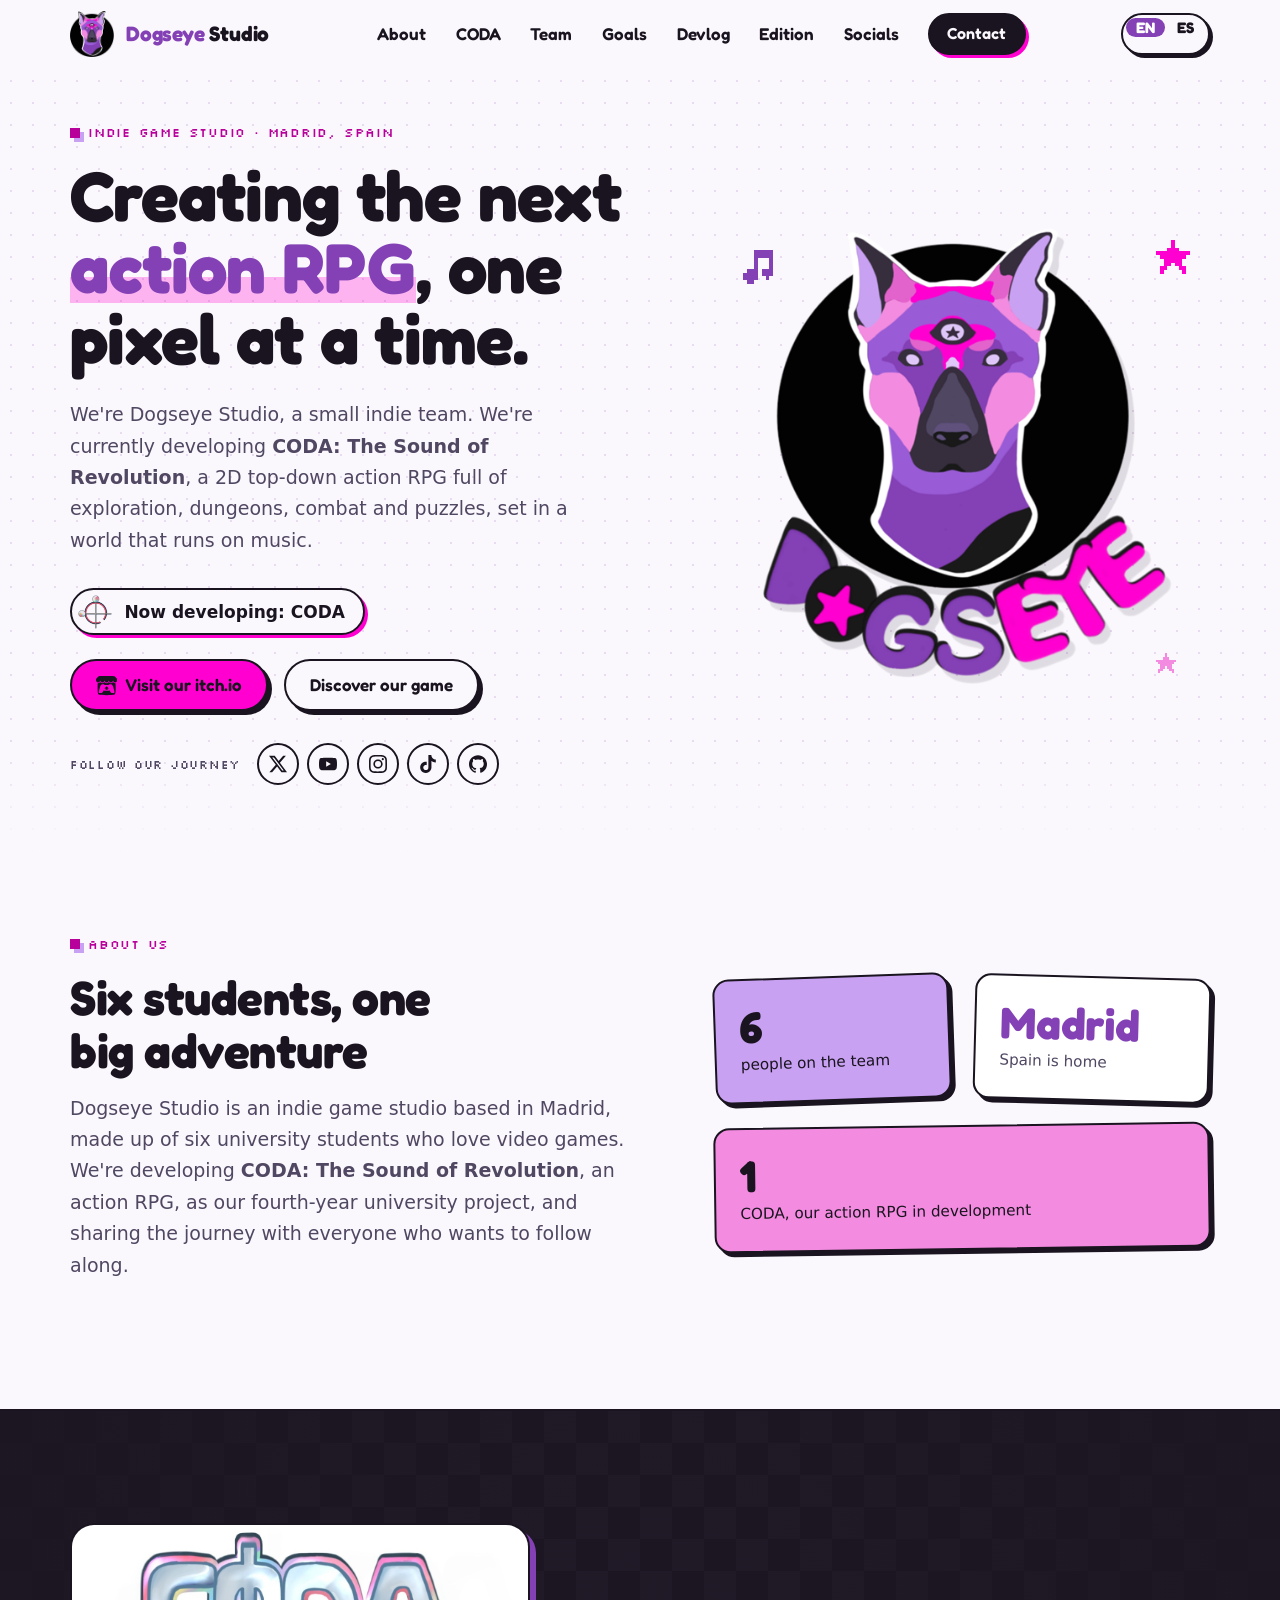
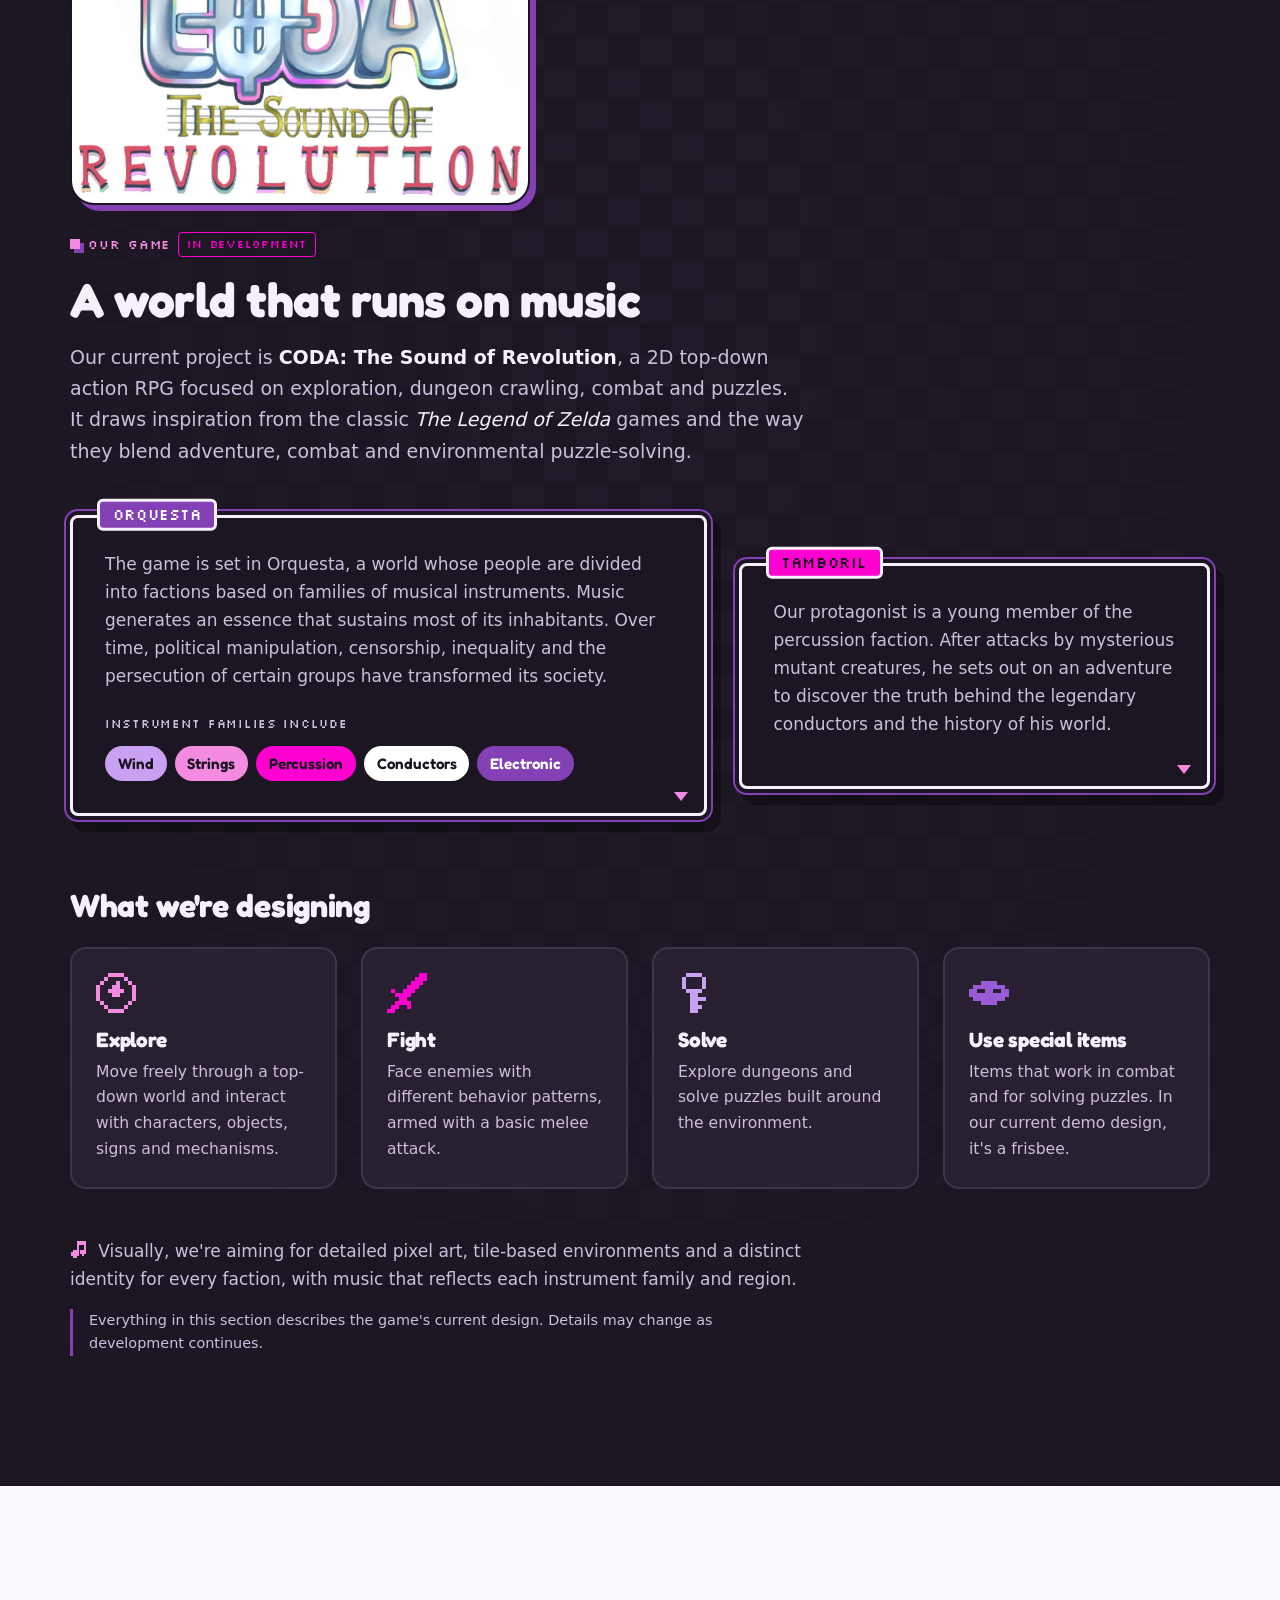
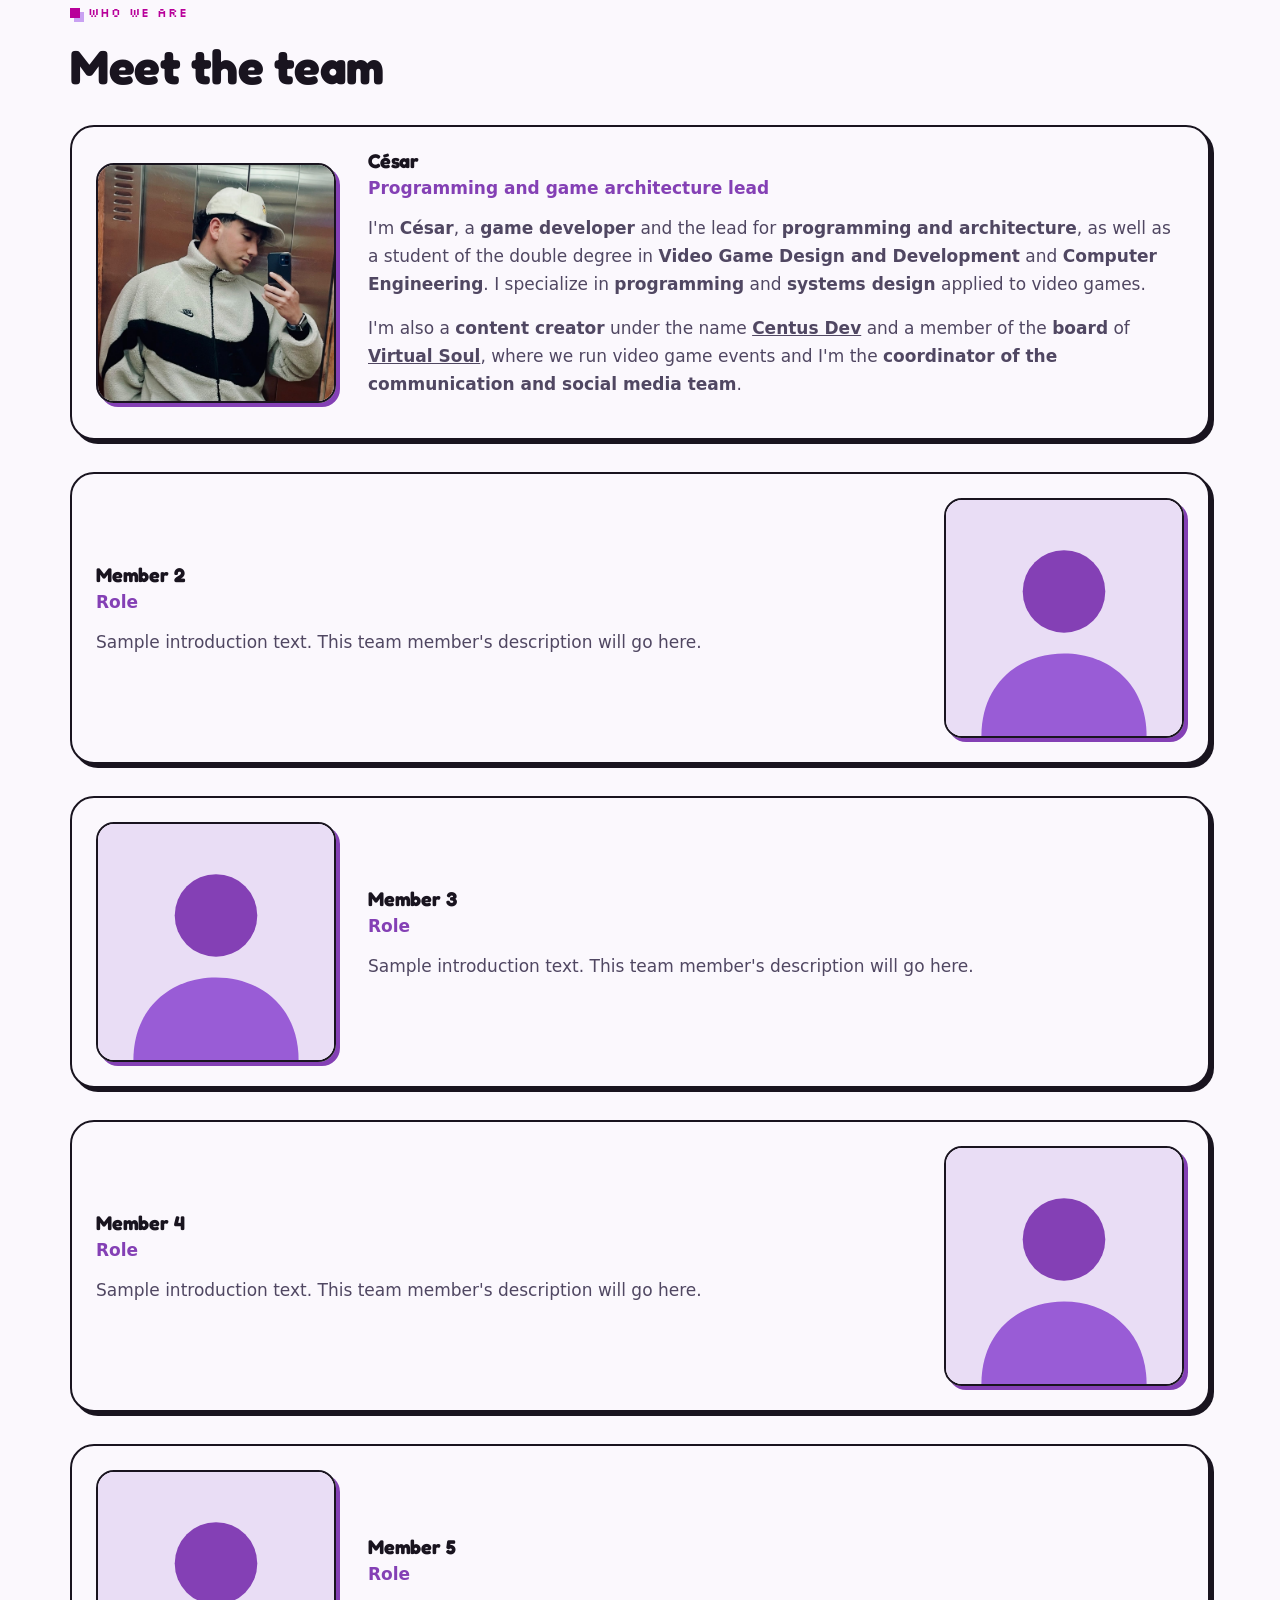
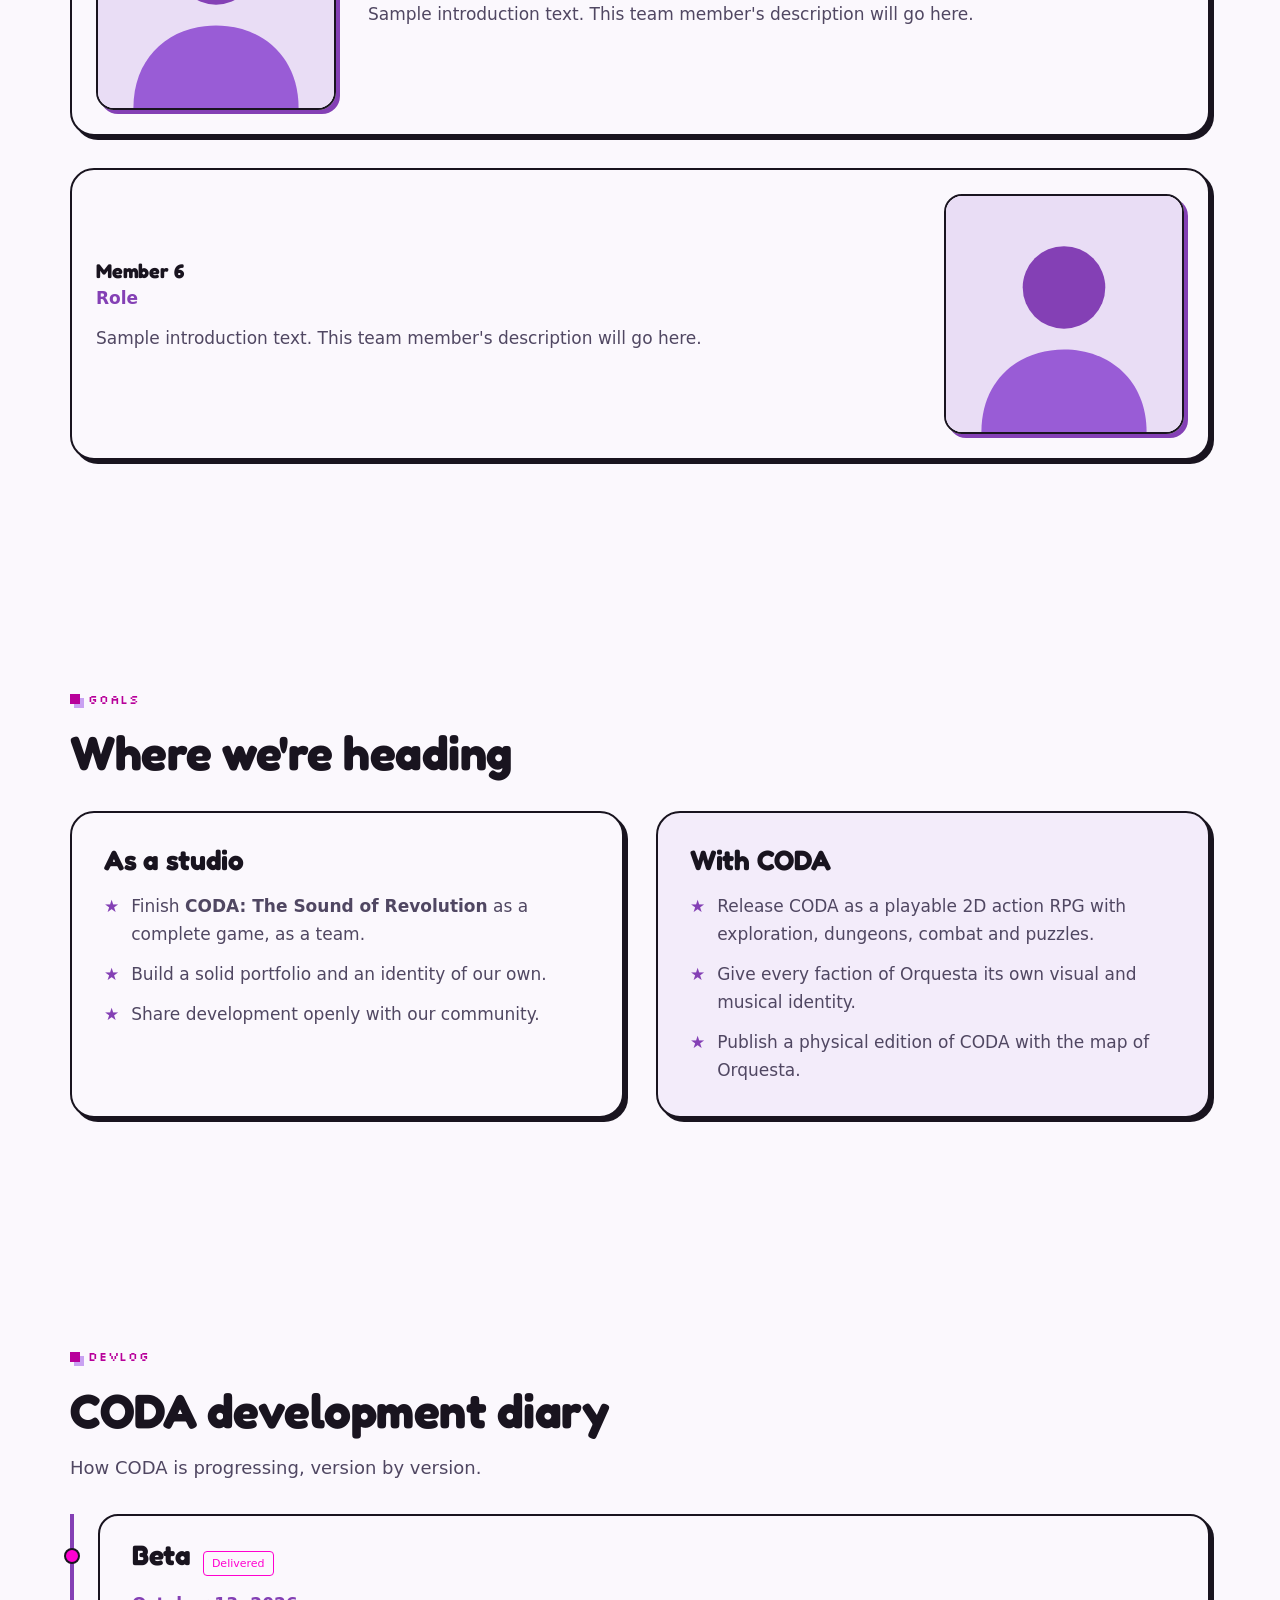
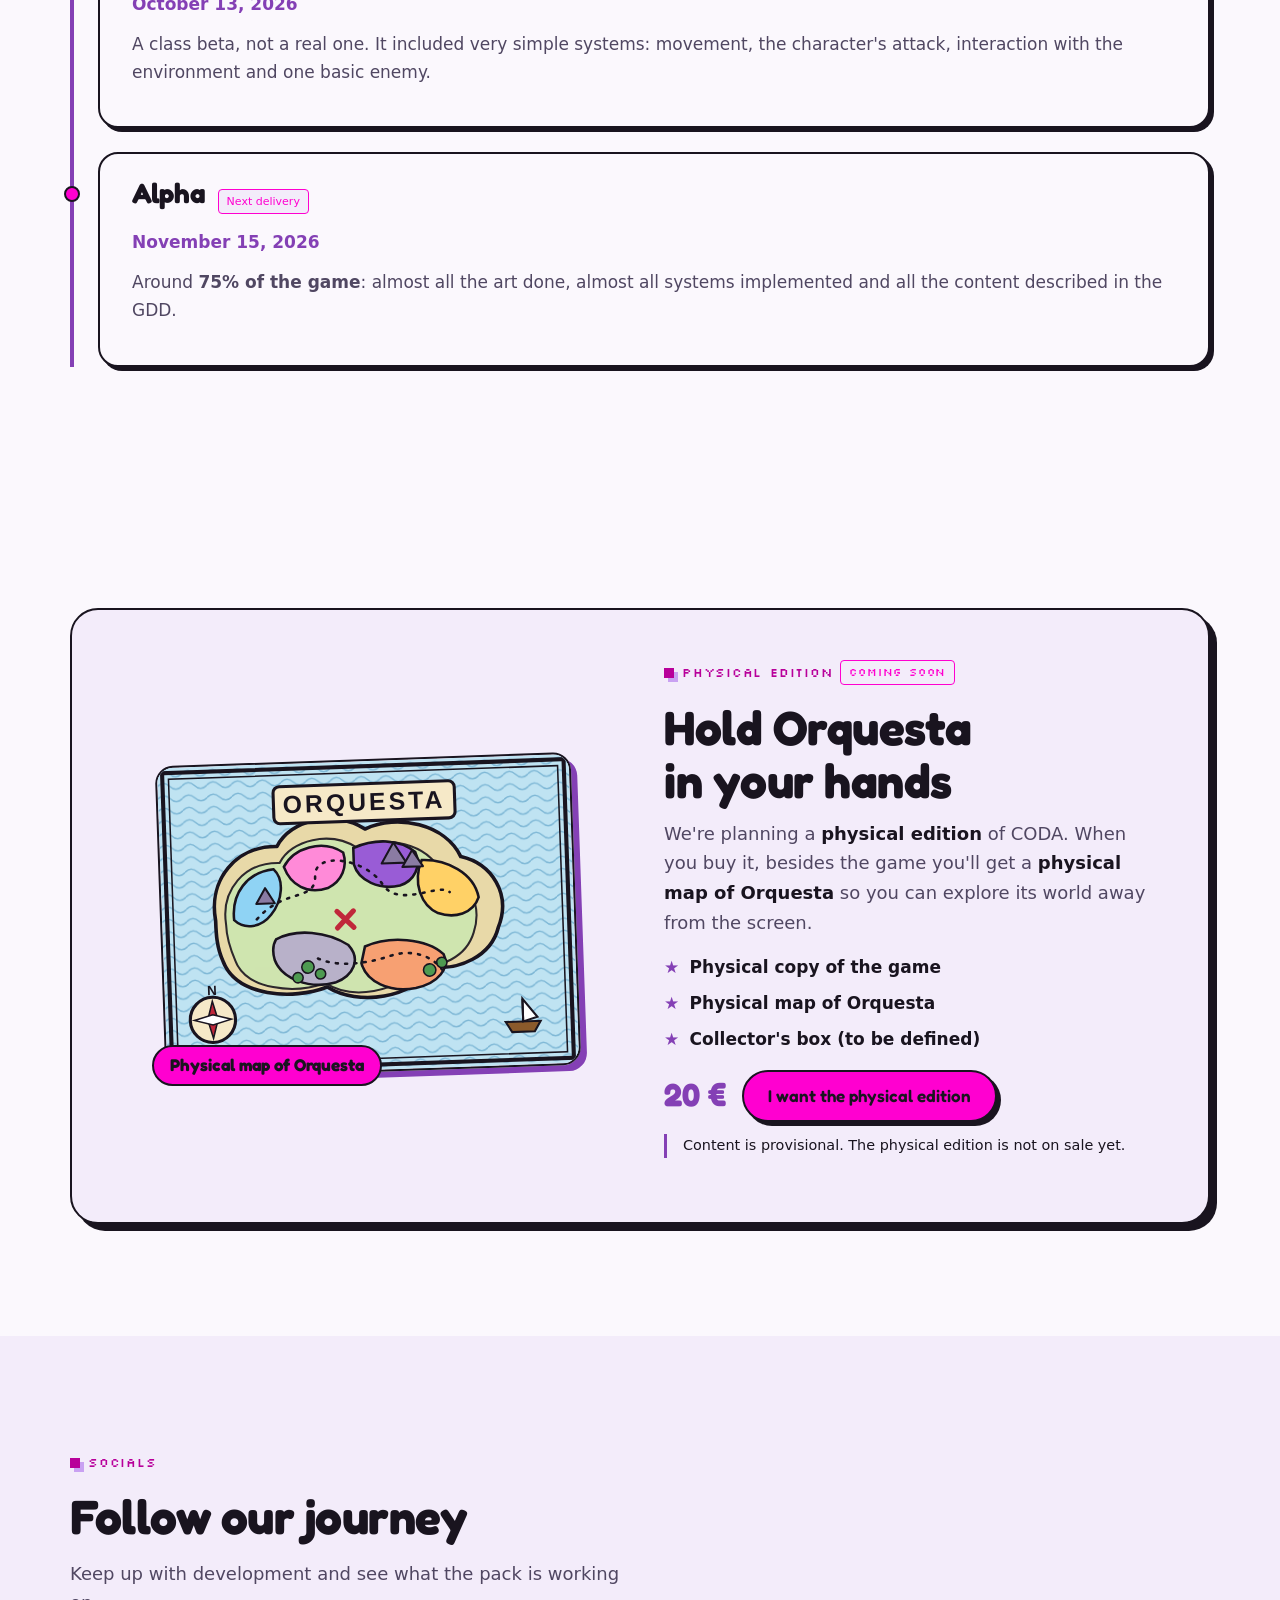
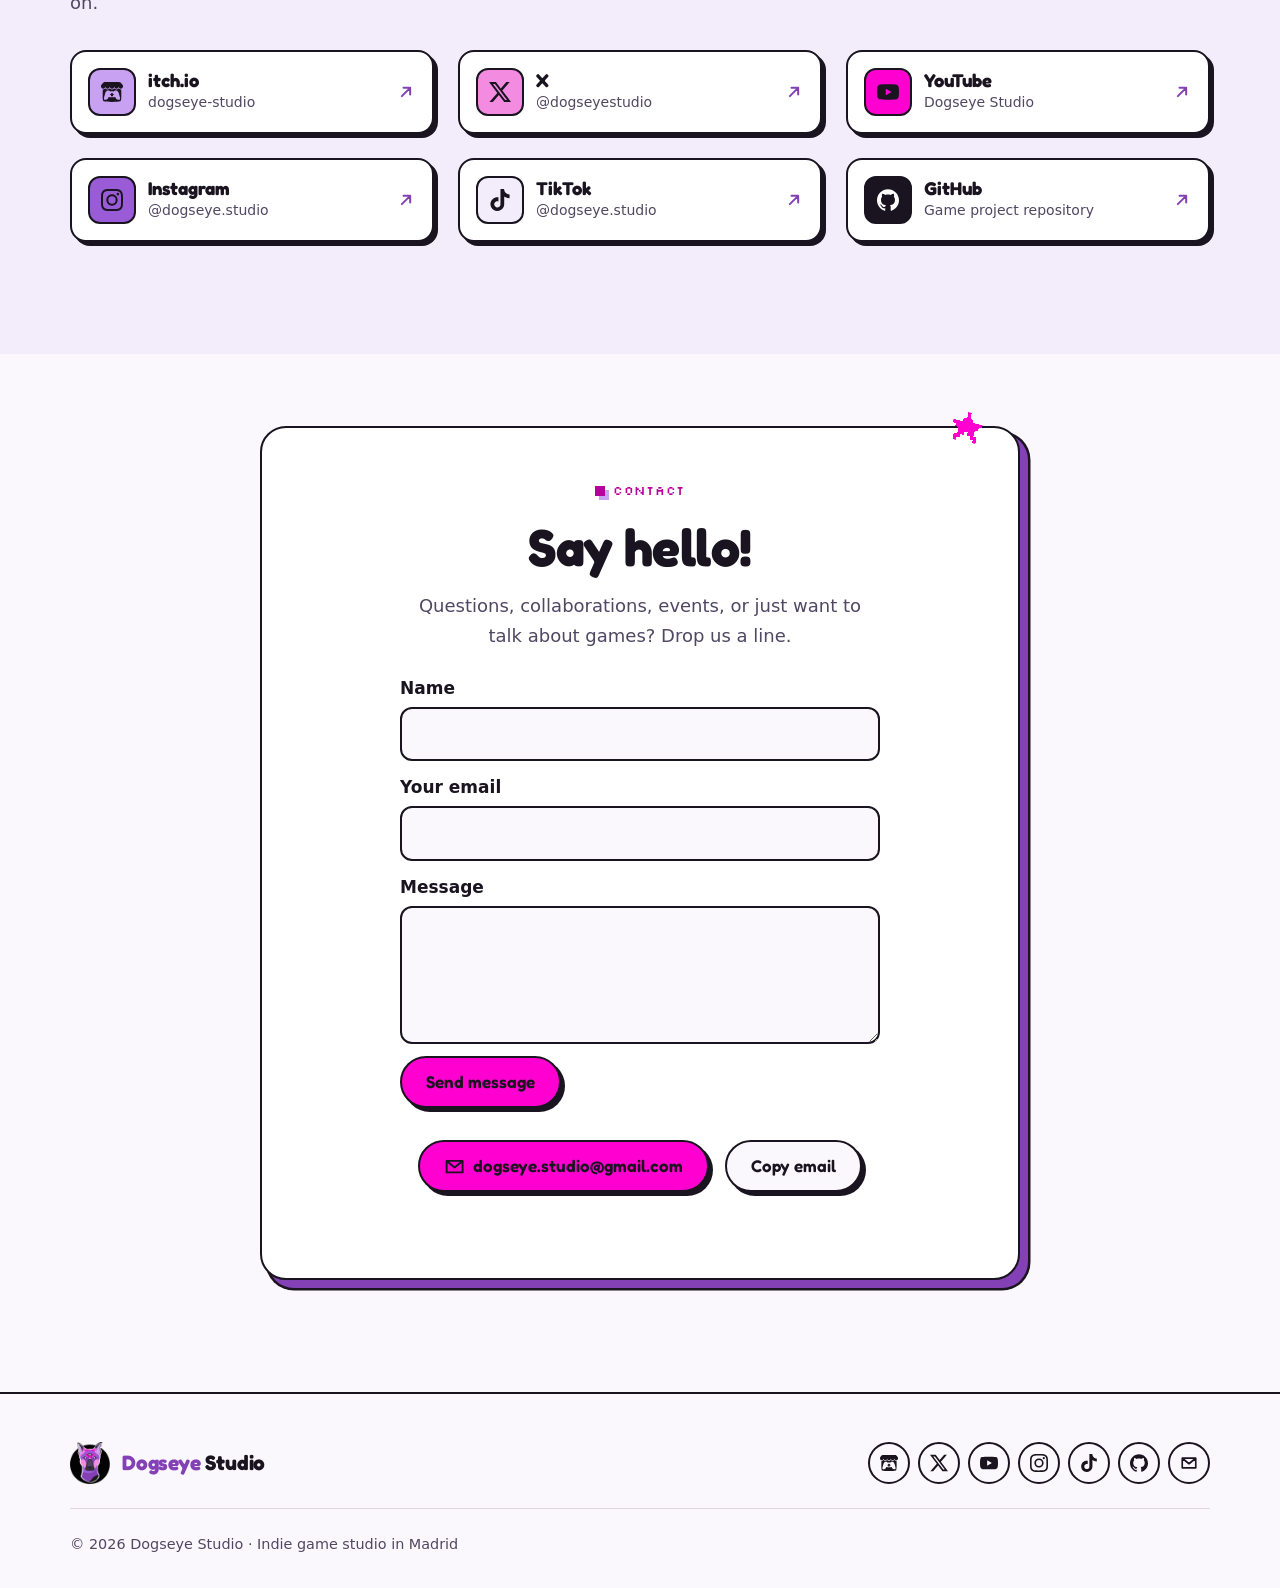
==== commit 36baeec4: "Añadido logos y más" ====
--- a/index.html
+++ b/index.html
@@ -4,7 +4,7 @@
   <meta charset="UTF-8">
   <meta name="viewport" content="width=device-width, initial-scale=1">
   <title>Dogseye Studio · Indie Game Studio in Madrid</title>
-  <meta name="description" content="Dogseye Studio is an indie game studio in Madrid, Spain, developing a 2D top-down action RPG about exploration, dungeons, combat and puzzles. Follow our journey!">
+  <meta name="description" content="Dogseye Studio is an indie game studio in Madrid, Spain, developing CODA: The Sound of Revolution, a 2D top-down action RPG about exploration, dungeons, combat and puzzles. Follow our journey!">
   <link rel="canonical" href="https://dogseye-studio.github.io/">
   <meta name="theme-color" content="#FBF8FD">
   <meta name="color-scheme" content="light">
@@ -33,7 +33,7 @@
   <link rel="preconnect" href="https://fonts.gstatic.com" crossorigin>
   <link rel="stylesheet" href="https://fonts.googleapis.com/css2?family=Fredoka:wght@500;600;700&family=Silkscreen&display=swap">
 
-  <link rel="stylesheet" href="css/styles.css?v=3">
+  <link rel="stylesheet" href="css/styles.css?v=4">
   <link rel="preload" as="image" href="assets/img/logo-full-480.png" imagesrcset="assets/img/logo-full-480.png 480w, assets/img/logo-full.png 720w" imagesizes="(min-width: 960px) 420px, 72vw">
 
   <script type="application/ld+json">
@@ -55,7 +55,7 @@
     ]
   }
   </script>
-  <script src="js/main.js?v=3" defer></script>
+  <script src="js/main.js?v=4" defer></script>
 </head>
 <body>
   <!-- Icon sprite: brand icons from Simple Icons (CC0); pixel icons drawn for this site -->
@@ -95,7 +95,7 @@
       <nav class="site-nav" id="site-nav" aria-label="Main">
         <ul>
           <li><a href="#about" data-es="Nosotros">About</a></li>
-          <li><a href="#game" data-es="Juego">Game</a></li>
+          <li><a href="#game" data-es="CODA">CODA</a></li>
           <li><a href="#team" data-es="Equipo">Team</a></li>
           <li><a href="#goals" data-es="Objetivos">Goals</a></li>
           <li><a href="#devlog" data-es="Devlog">Devlog</a></li>
@@ -114,7 +114,11 @@
         <div class="hero-copy">
           <p class="eyebrow" data-es="Estudio indie de videojuegos · Madrid, España">Indie game studio · Madrid, Spain</p>
           <h1 id="hero-title" data-es="Creando el próximo <span class='hl'>RPG de acción</span>, píxel a píxel.">Creating the next <span class="hl">action RPG</span>, one pixel at a time.</h1>
-          <p class="hero-lead" data-es="Somos Dogseye Studio, un pequeño equipo que desarrolla una aventura 2D con vista cenital llena de exploración, mazmorras, combate y puzles, ambientada en un mundo que funciona con música.">We're Dogseye Studio, a small team building a 2D top-down adventure full of exploration, dungeons, combat and puzzles, set in a world that runs on music.</p>
+          <p class="hero-lead" data-es="Somos Dogseye Studio, un pequeño equipo indie. Actualmente desarrollamos <strong>CODA: The Sound of Revolution</strong>, un RPG de acción 2D con vista cenital lleno de exploración, mazmorras, combate y puzles, ambientado en un mundo que funciona con música.">We're Dogseye Studio, a small indie team. We're currently developing <strong>CODA: The Sound of Revolution</strong>, a 2D top-down action RPG full of exploration, dungeons, combat and puzzles, set in a world that runs on music.</p>
+          <a class="coda-pill" href="#game">
+            <img src="assets/img/coda-isotipo.jpg" alt="" width="34" height="34">
+            <span data-es="Ahora desarrollamos: <strong>CODA</strong>">Now developing: <strong>CODA</strong></span>
+          </a>
           <div class="hero-actions">
             <a class="btn btn-primary" href="https://dogseye-studio.itch.io" target="_blank" rel="noopener noreferrer">
               <svg class="icon" aria-hidden="true"><use href="#i-itch"/></svg><span data-es="Visita nuestro itch.io">Visit our itch.io</span></a>
@@ -153,12 +157,12 @@
         <div class="about-copy">
           <p class="eyebrow" data-es="Sobre nosotros">About us</p>
           <h2 id="about-title" data-es="Seis estudiantes, una gran aventura">Six students, one big adventure</h2>
-          <p data-es="Dogseye Studio es un estudio indie de videojuegos con sede en Madrid, formado por seis estudiantes universitarios apasionados de los videojuegos. Estamos desarrollando un RPG de acción como proyecto de cuarto curso y compartimos el camino con todo el que quiera seguirnos.">Dogseye Studio is an indie game studio based in Madrid, made up of six university students who love video games. We're developing an action RPG as our fourth-year university project, and sharing the journey with everyone who wants to follow along.</p>
+          <p data-es="Dogseye Studio es un estudio indie de videojuegos con sede en Madrid, formado por seis estudiantes universitarios apasionados de los videojuegos. Estamos desarrollando <strong>CODA: The Sound of Revolution</strong>, un RPG de acción, como proyecto de cuarto curso y compartimos el camino con todo el que quiera seguirnos.">Dogseye Studio is an indie game studio based in Madrid, made up of six university students who love video games. We're developing <strong>CODA: The Sound of Revolution</strong>, an action RPG, as our fourth-year university project, and sharing the journey with everyone who wants to follow along.</p>
         </div>
         <ul class="facts">
           <li class="fact fact-a"><strong>6</strong><span data-es="personas en el equipo">people on the team</span></li>
           <li class="fact fact-b"><strong>Madrid</strong><span data-es="España es nuestro hogar">Spain is home</span></li>
-          <li class="fact fact-c"><strong>1</strong><span data-es="RPG de acción en desarrollo">action RPG in development</span></li>
+          <li class="fact fact-c"><strong>1</strong><span data-es="CODA, nuestro RPG de acción en desarrollo">CODA, our action RPG in development</span></li>
         </ul>
       </div>
     </section>
@@ -167,9 +171,10 @@
     <section class="section game" id="game" aria-labelledby="game-title">
       <div class="container">
         <div class="game-head">
+          <img class="coda-logo" src="assets/img/coda-logo.jpg" alt="CODA: The Sound of Revolution logo" width="1235" height="754">
           <p class="eyebrow eyebrow-dark" data-es="<span class='badge'>En desarrollo</span> Nuestro juego"><span class="badge">In development</span> Our game</p>
           <h2 id="game-title" data-es="Un mundo que funciona con música">A world that runs on music</h2>
-          <p class="game-lead" data-es="Nuestro proyecto actual es un RPG de acción 2D con vista cenital centrado en la exploración, las mazmorras, el combate y los puzles. Se inspira en los clásicos <em>The Legend of Zelda</em> y en cómo combinan aventura, combate y puzles basados en el entorno.">Our current project is a 2D top-down action RPG focused on exploration, dungeon crawling, combat and puzzles. It draws inspiration from the classic <em>The Legend of Zelda</em> games and the way they blend adventure, combat and environmental puzzle-solving.</p>
+          <p class="game-lead" data-es="Nuestro proyecto actual es <strong>CODA: The Sound of Revolution</strong>, un RPG de acción 2D con vista cenital centrado en la exploración, las mazmorras, el combate y los puzles. Se inspira en los clásicos <em>The Legend of Zelda</em> y en cómo combinan aventura, combate y puzles basados en el entorno.">Our current project is <strong>CODA: The Sound of Revolution</strong>, a 2D top-down action RPG focused on exploration, dungeon crawling, combat and puzzles. It draws inspiration from the classic <em>The Legend of Zelda</em> games and the way they blend adventure, combat and environmental puzzle-solving.</p>
         </div>
 
         <div class="story">
@@ -295,17 +300,17 @@
           <article class="goal-card">
             <h3 data-es="Como estudio">As a studio</h3>
             <ul>
-              <li data-es="Terminar un juego completo trabajando en equipo.">Finish a complete game as a team.</li>
+              <li data-es="Completar <strong>CODA: The Sound of Revolution</strong> como juego completo, trabajando en equipo.">Finish <strong>CODA: The Sound of Revolution</strong> as a complete game, as a team.</li>
               <li data-es="Construir un portfolio sólido y una identidad propia.">Build a solid portfolio and an identity of our own.</li>
               <li data-es="Compartir el desarrollo de forma abierta con nuestra comunidad.">Share development openly with our community.</li>
             </ul>
           </article>
           <article class="goal-card goal-card-alt">
-            <h3 data-es="Con el juego">With the game</h3>
+            <h3 data-es="Con CODA">With CODA</h3>
             <ul>
-              <li data-es="Lanzar un RPG de acción 2D jugable con exploración, mazmorras, combate y puzles.">Release a playable 2D action RPG with exploration, dungeons, combat and puzzles.</li>
+              <li data-es="Lanzar CODA como un RPG de acción 2D jugable con exploración, mazmorras, combate y puzles.">Release CODA as a playable 2D action RPG with exploration, dungeons, combat and puzzles.</li>
               <li data-es="Dar una identidad visual y musical propia a cada facción de Orquesta.">Give every faction of Orquesta its own visual and musical identity.</li>
-              <li data-es="Publicar una edición física con el mapa de Orquesta.">Publish a physical edition with the map of Orquesta.</li>
+              <li data-es="Publicar una edición física de CODA con el mapa de Orquesta.">Publish a physical edition of CODA with the map of Orquesta.</li>
             </ul>
           </article>
         </div>
@@ -316,8 +321,8 @@
     <section class="section devlog" id="devlog" aria-labelledby="devlog-title">
       <div class="container">
         <p class="eyebrow" data-es="Devlog">Devlog</p>
-        <h2 id="devlog-title" data-es="Diario de desarrollo">Development diary</h2>
-        <p class="section-lead" data-es="Así avanza el juego, versión a versión.">How the game is progressing, version by version.</p>
+        <h2 id="devlog-title" data-es="Diario de desarrollo de CODA">CODA development diary</h2>
+        <p class="section-lead" data-es="Así avanza CODA, versión a versión.">How CODA is progressing, version by version.</p>
         <ol class="devlog-list">
           <li class="devlog-entry">
             <div class="devlog-head">
@@ -350,7 +355,7 @@
           <div class="edition-copy">
             <p class="eyebrow" data-es="<span class='badge'>Próximamente</span> Edición física"><span class="badge">Coming soon</span> Physical edition</p>
             <h2 id="edition-title" data-es="Lleva Orquesta a tus manos">Hold Orquesta in your hands</h2>
-            <p data-es="Vamos a lanzar una <strong>edición física</strong> de nuestro juego. Al comprarla, además del juego recibirás un <strong>mapa físico de Orquesta</strong> para explorar su mundo también fuera de la pantalla.">We're planning a <strong>physical edition</strong> of our game. When you buy it, besides the game you'll get a <strong>physical map of Orquesta</strong> so you can explore its world away from the screen.</p>
+            <p data-es="Vamos a lanzar una <strong>edición física</strong> de CODA. Al comprarla, además del juego recibirás un <strong>mapa físico de Orquesta</strong> para explorar su mundo también fuera de la pantalla.">We're planning a <strong>physical edition</strong> of CODA. When you buy it, besides the game you'll get a <strong>physical map of Orquesta</strong> so you can explore its world away from the screen.</p>
             <ul class="edition-list">
               <li data-es="Copia física del juego">Physical copy of the game</li>
               <li data-es="Mapa físico de Orquesta">Physical map of Orquesta</li>
--- a/css/styles.css
+++ b/css/styles.css
@@ -888,3 +888,31 @@
 .contact-form input:focus, .contact-form textarea:focus { outline: 3px solid var(--purple); outline-offset: 2px; }
 .contact-form .btn { justify-self: start; }
 @media (max-width: 760px) { .goals-grid { grid-template-columns: 1fr; } .devlog-entry { padding: var(--s-4); } }
+
+/* CODA branding */
+.coda-pill {
+  display: inline-flex;
+  align-items: center;
+  gap: var(--s-3);
+  margin-bottom: var(--s-5);
+  padding: .3rem 1.1rem .3rem .4rem;
+  background: var(--paper);
+  border: var(--line);
+  border-radius: 999px;
+  box-shadow: 3px 3px 0 var(--magenta);
+  font-weight: 600;
+  text-decoration: none;
+  color: var(--ink);
+}
+.coda-pill img { height: 34px; width: 34px; object-fit: contain; mix-blend-mode: multiply; }
+.coda-pill:hover { transform: translate(-2px, -2px); }
+.coda-logo {
+  width: min(100%, 460px);
+  height: auto;
+  margin-bottom: var(--s-5);
+  background: #fff;
+  border: var(--line);
+  border-radius: 24px;
+  box-shadow: 6px 6px 0 var(--purple);
+}
+.game-lead strong { color: var(--on-night); }
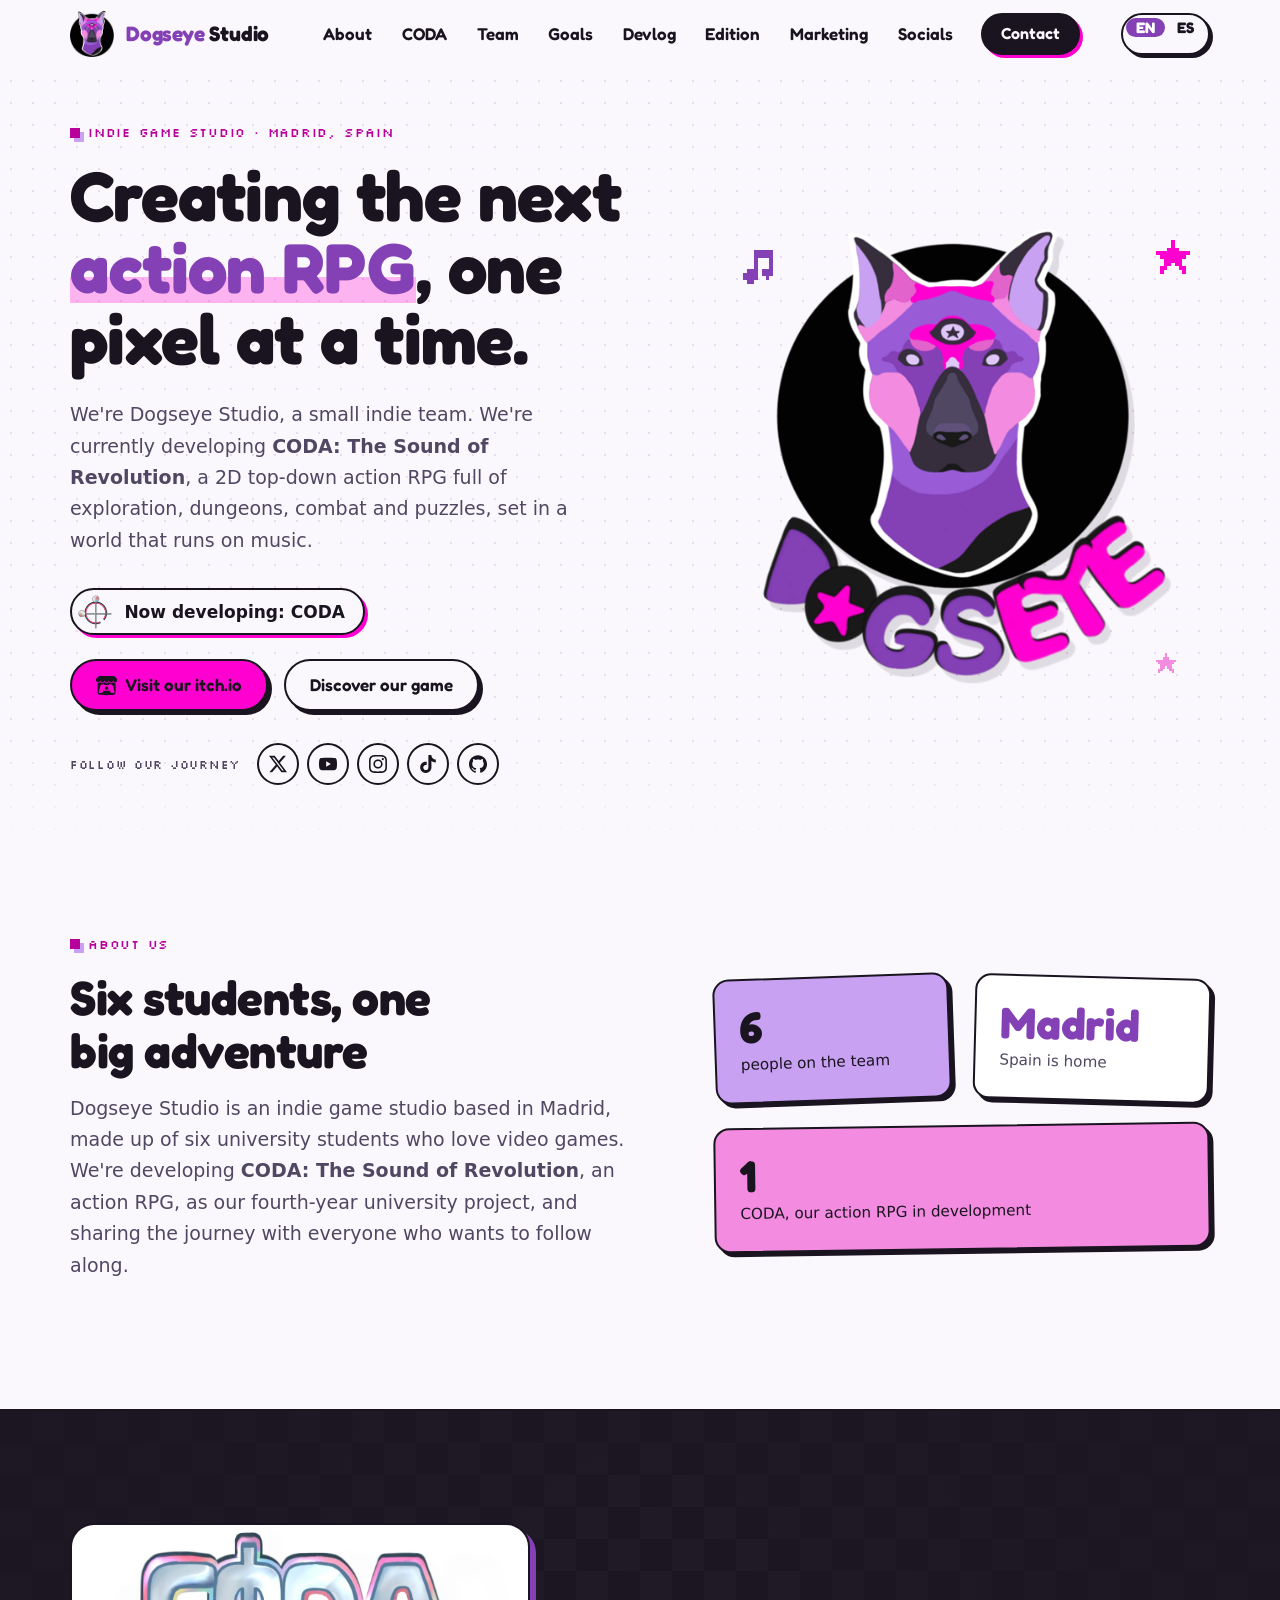
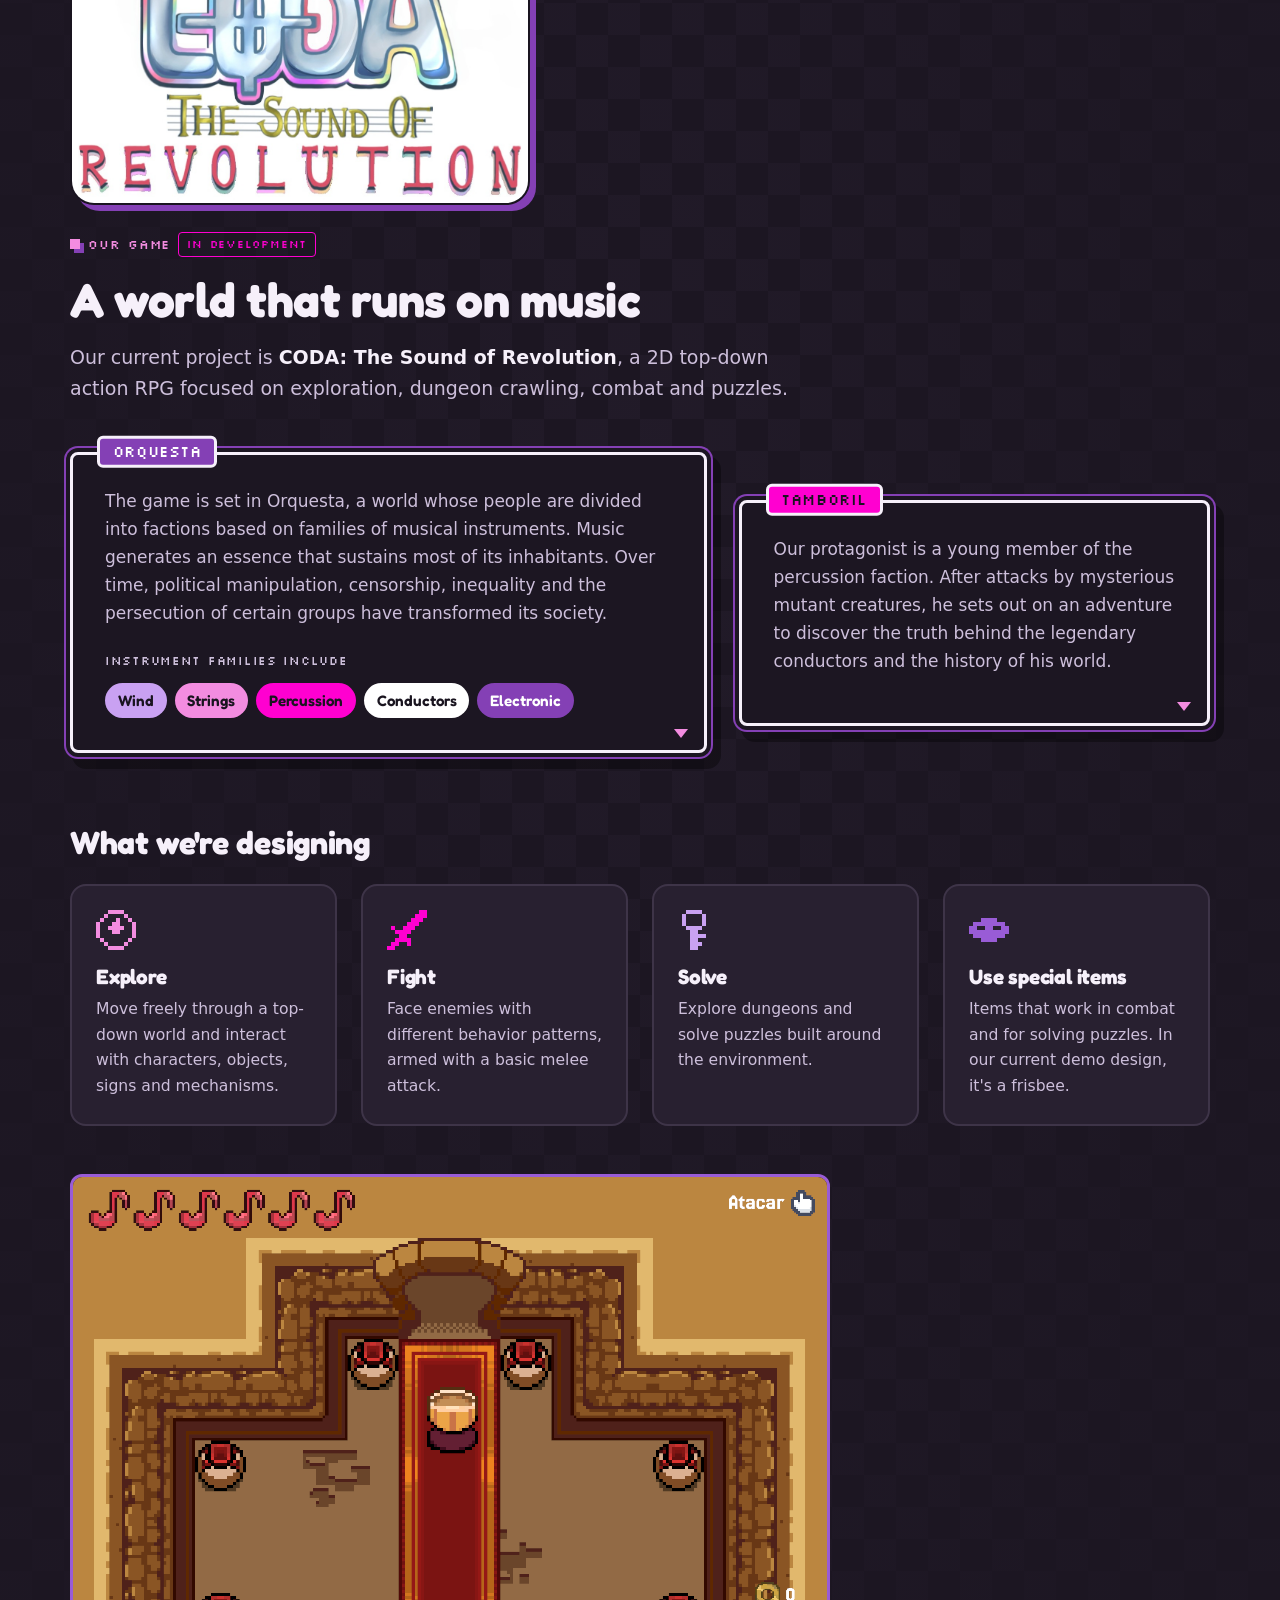
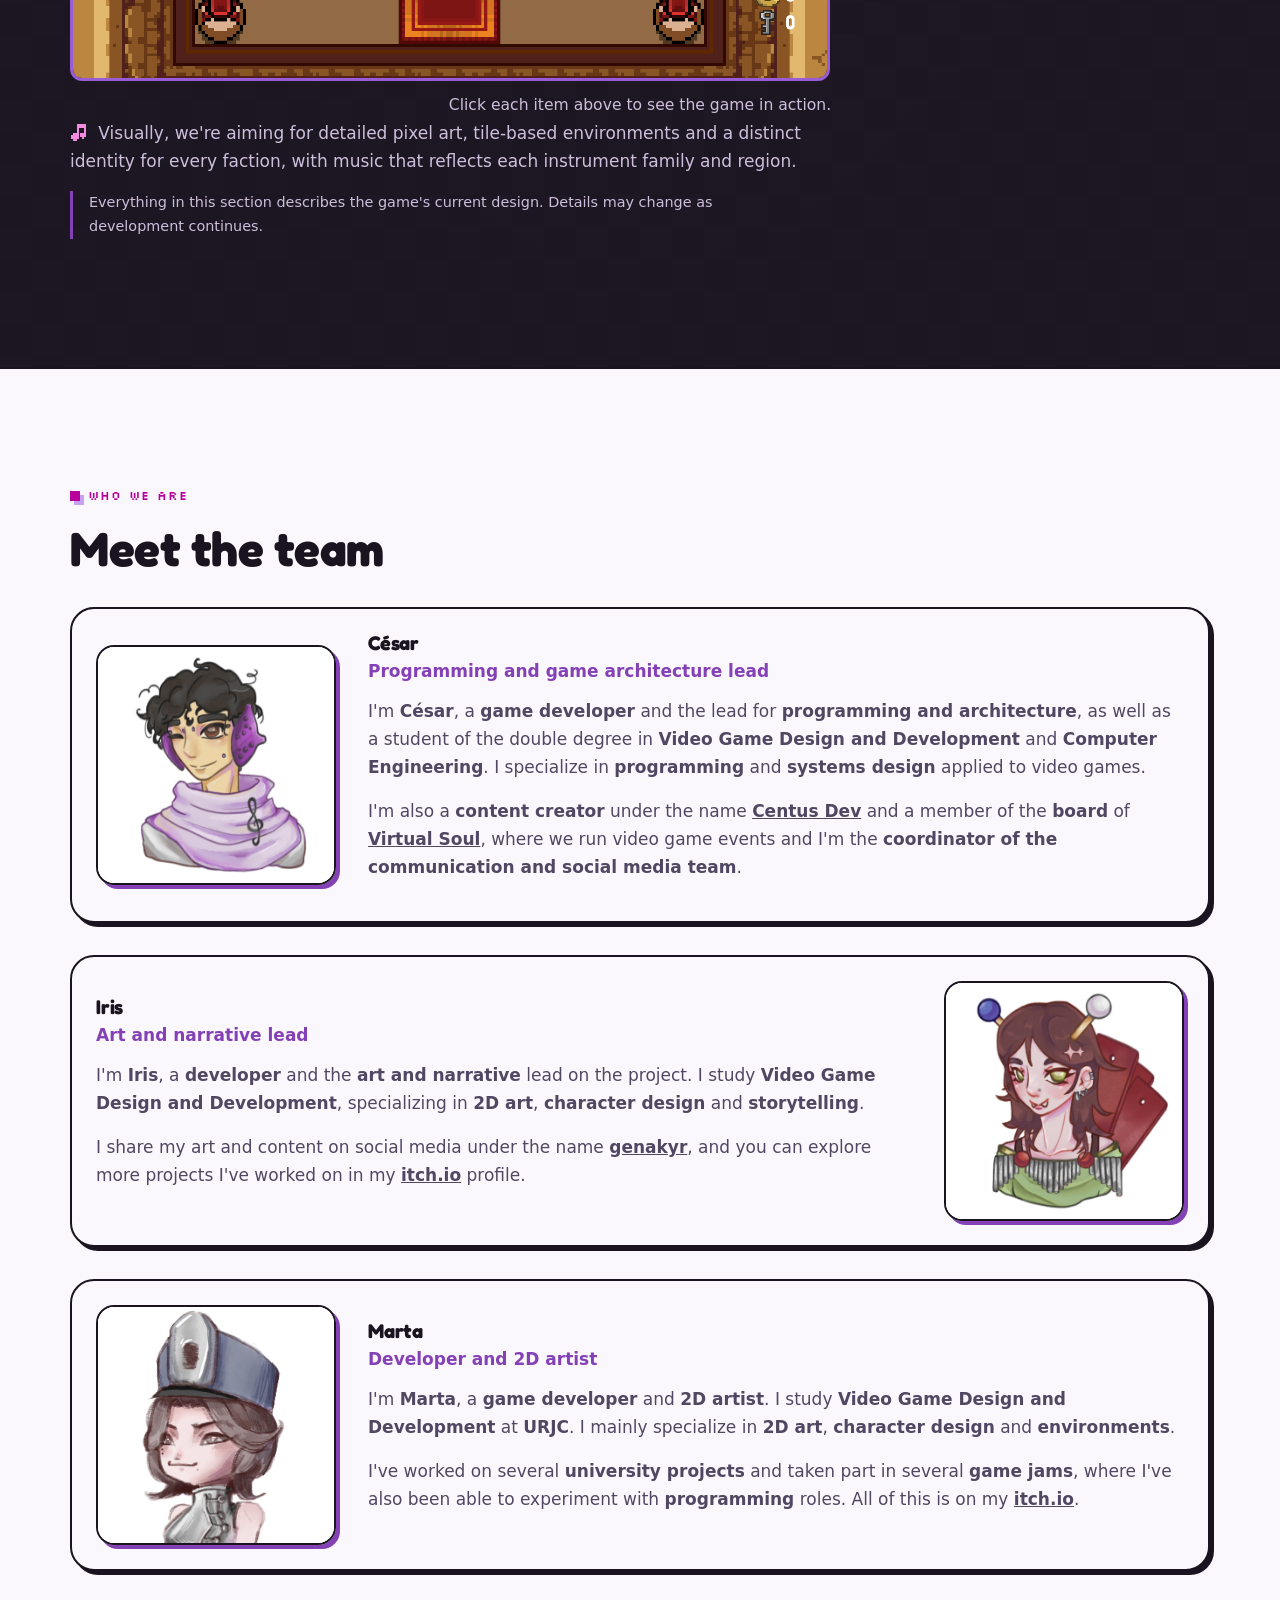
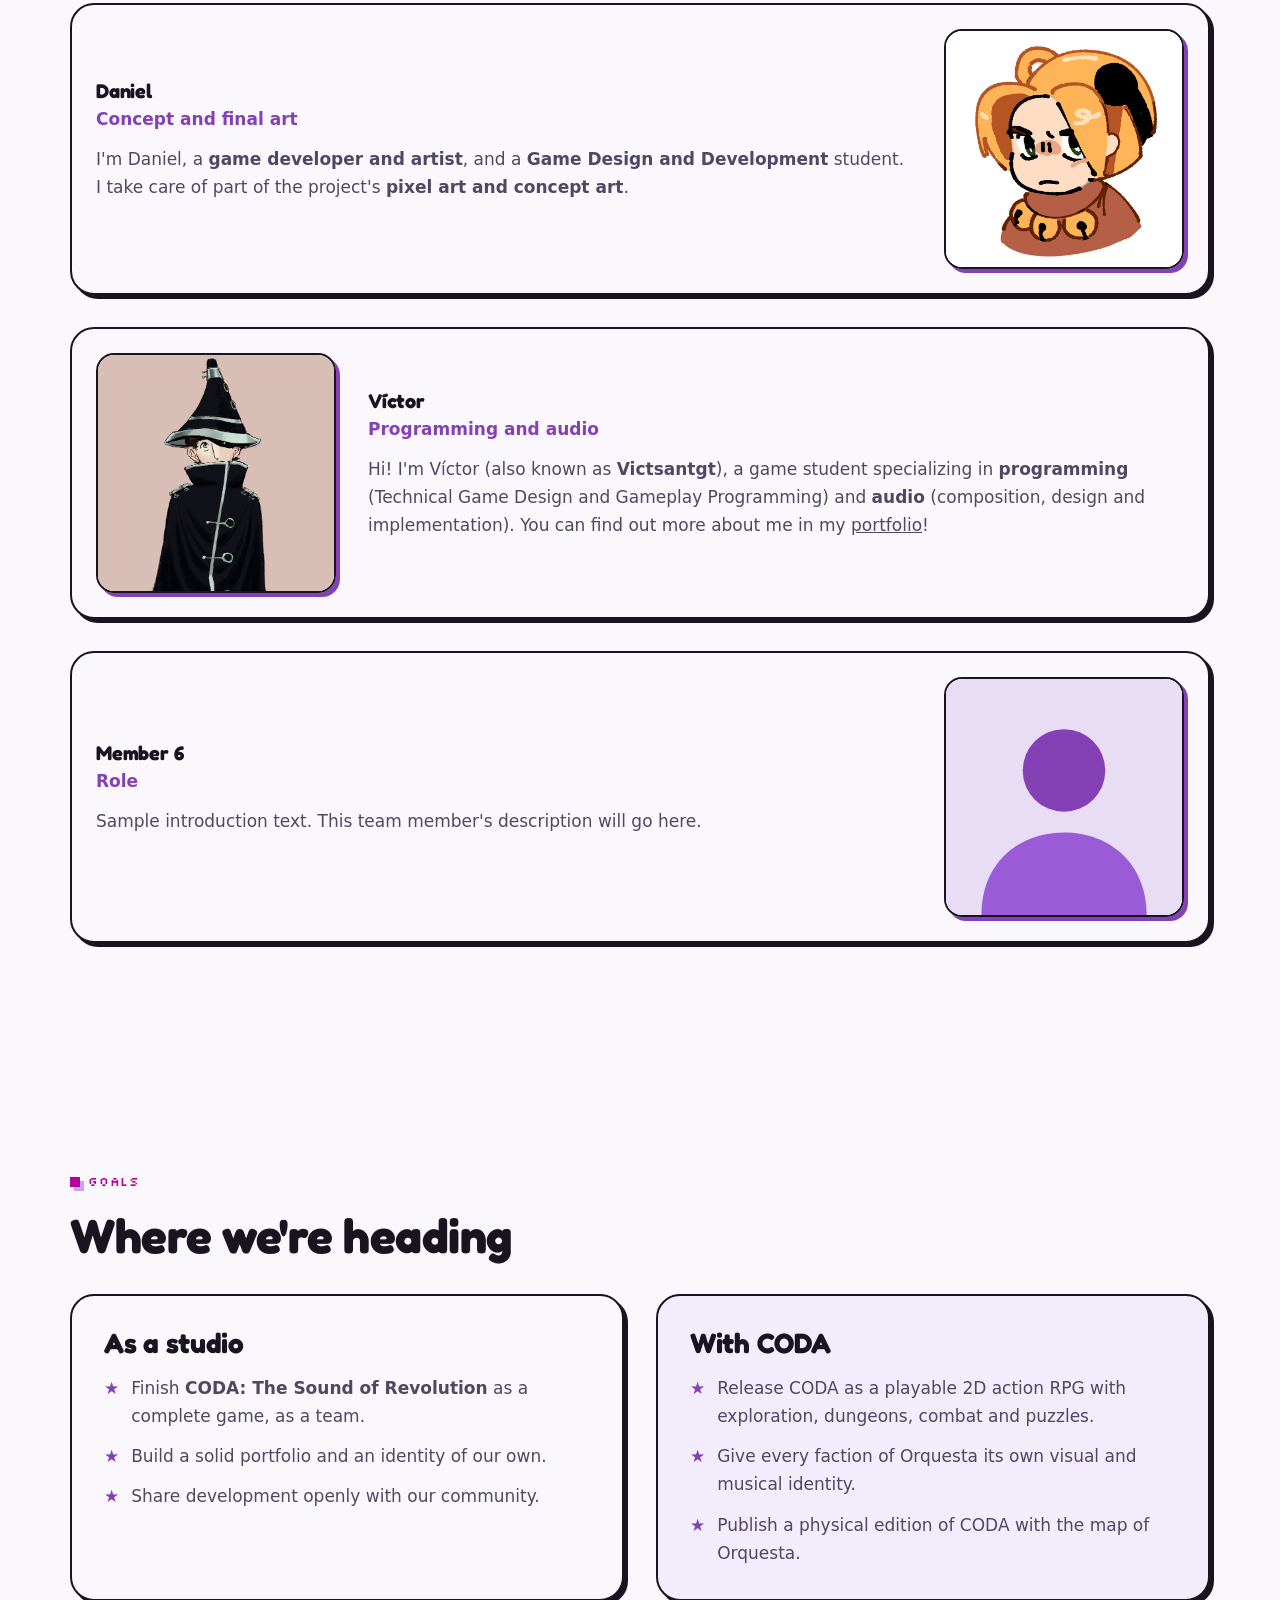
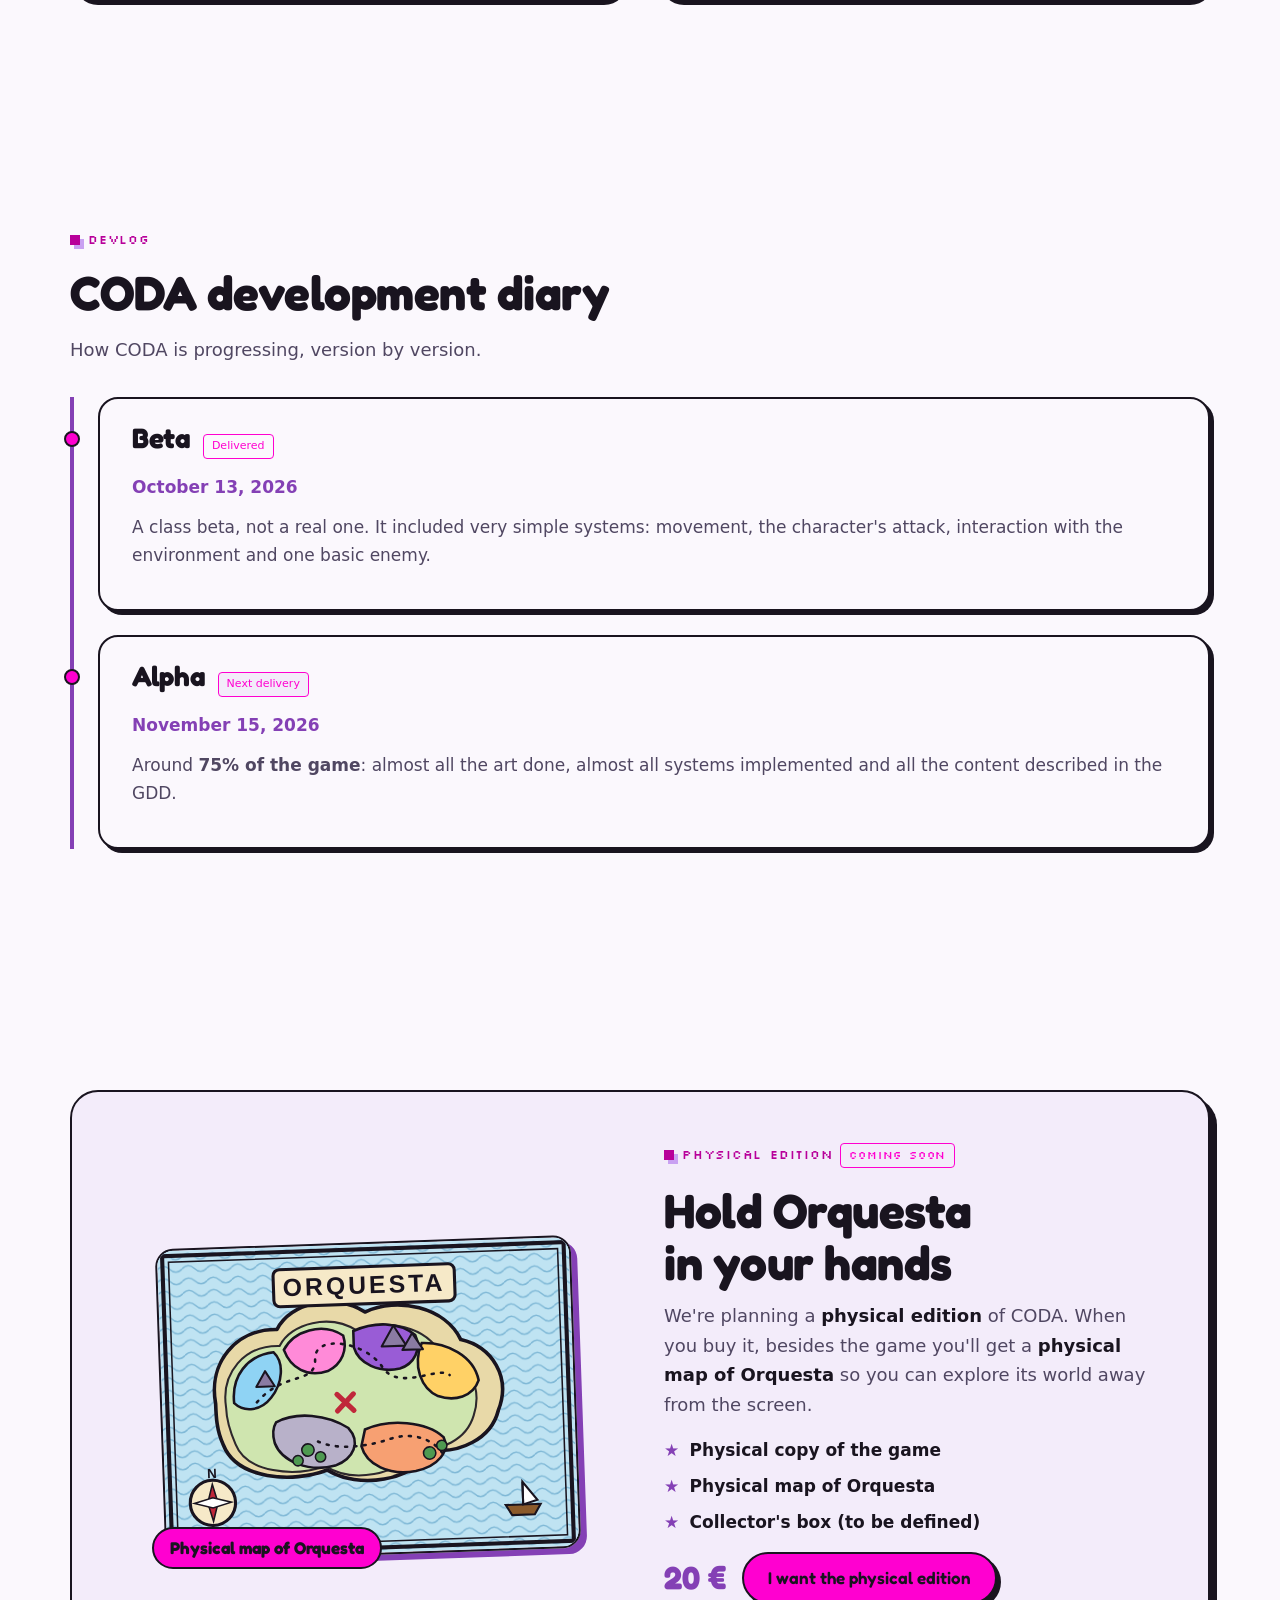
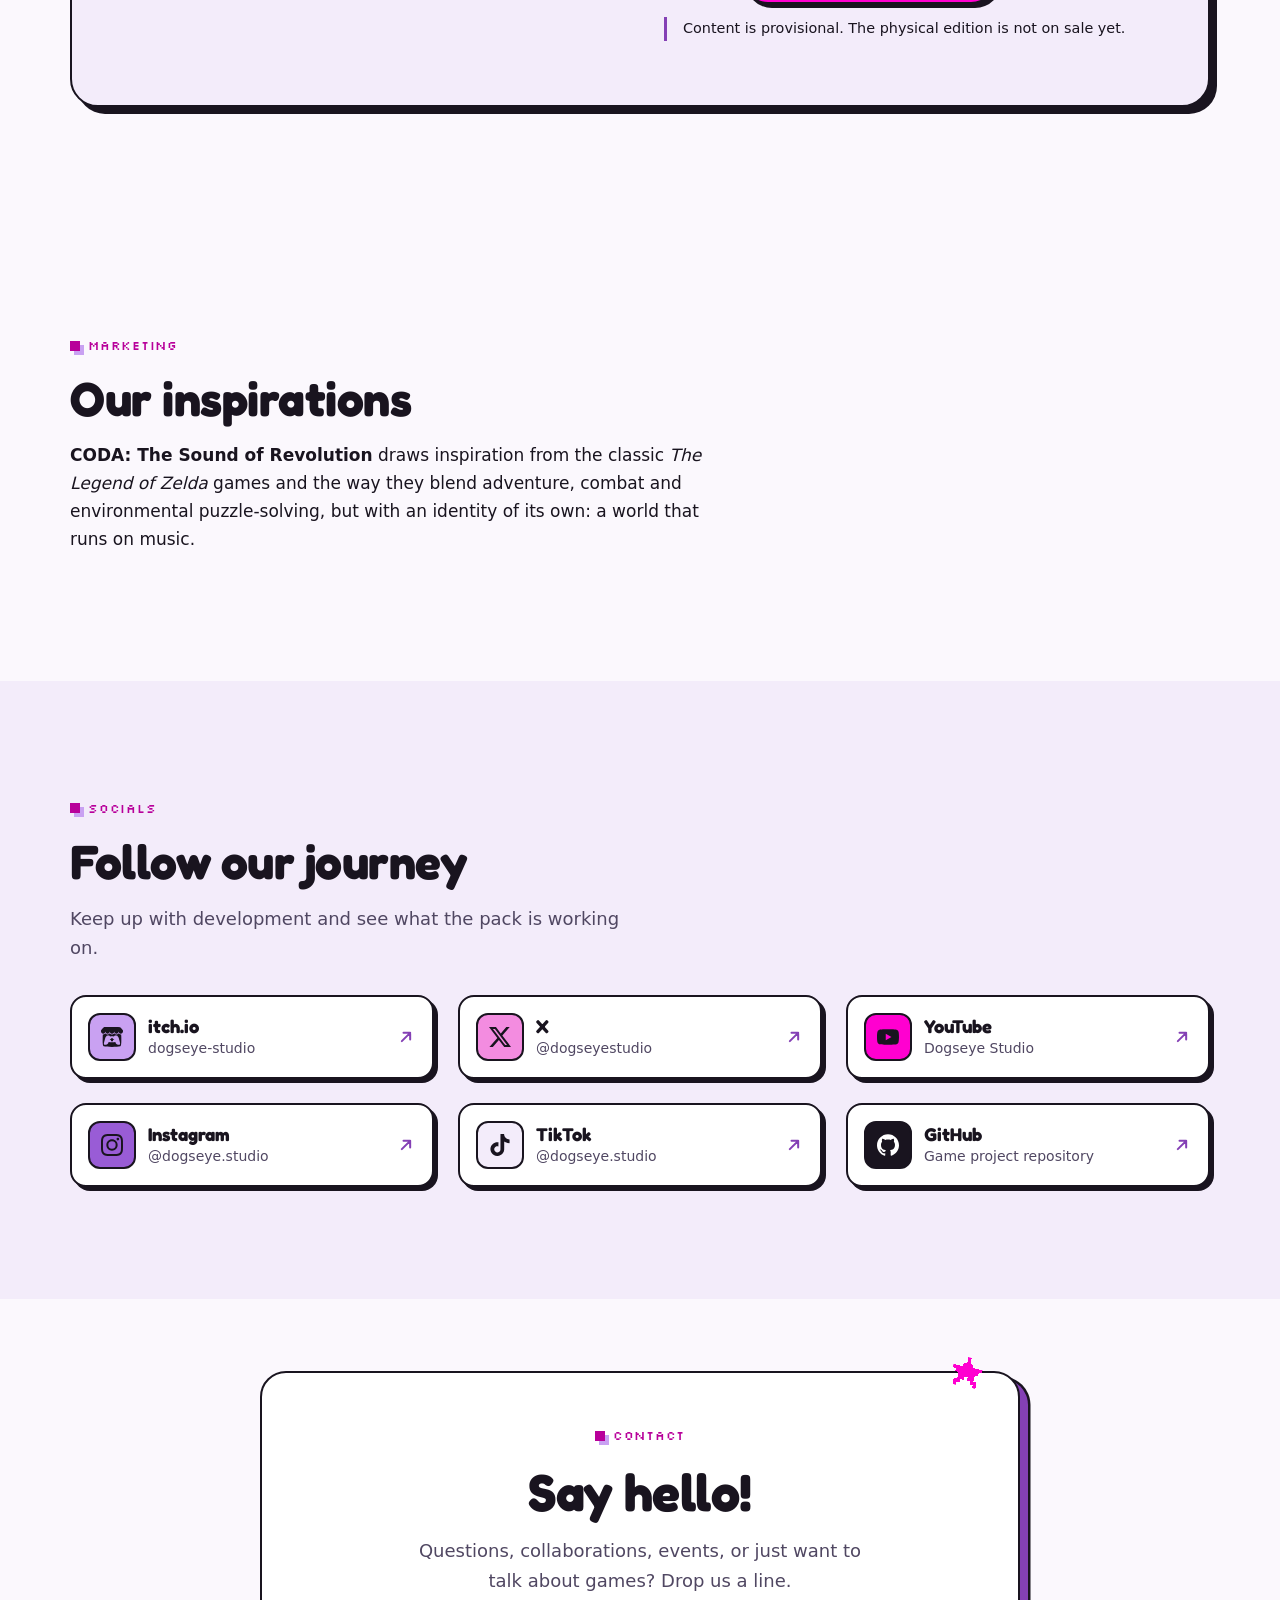
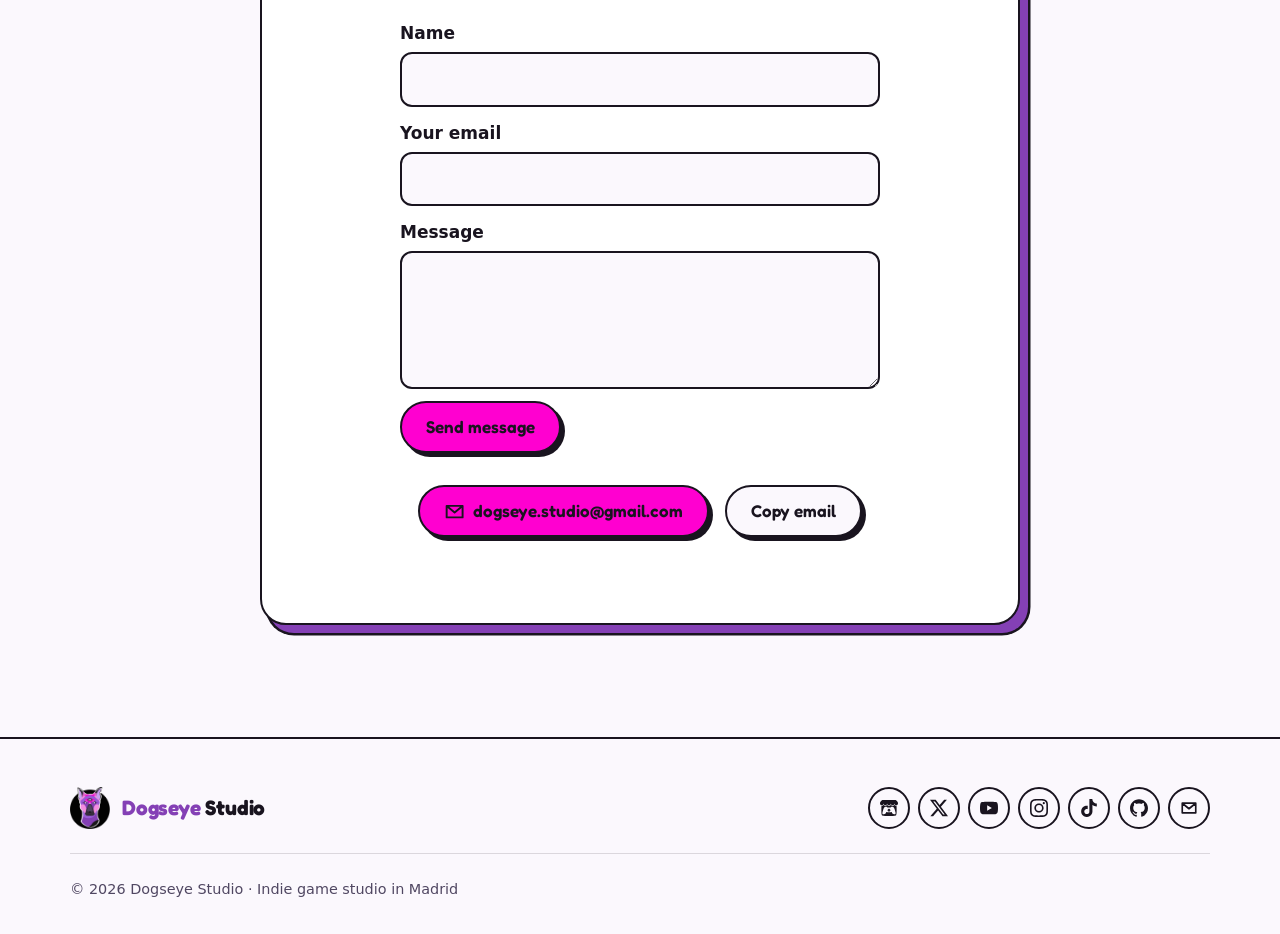
==== commit de748752: "Fotos del juego y descripciones y fotos 5 devs" ====
--- a/index.html
+++ b/index.html
@@ -33,7 +33,7 @@
   <link rel="preconnect" href="https://fonts.gstatic.com" crossorigin>
   <link rel="stylesheet" href="https://fonts.googleapis.com/css2?family=Fredoka:wght@500;600;700&family=Silkscreen&display=swap">
 
-  <link rel="stylesheet" href="css/styles.css?v=4">
+  <link rel="stylesheet" href="css/styles.css?v=11">
   <link rel="preload" as="image" href="assets/img/logo-full-480.png" imagesrcset="assets/img/logo-full-480.png 480w, assets/img/logo-full.png 720w" imagesizes="(min-width: 960px) 420px, 72vw">
 
   <script type="application/ld+json">
@@ -55,7 +55,7 @@
     ]
   }
   </script>
-  <script src="js/main.js?v=4" defer></script>
+  <script src="js/main.js?v=11" defer></script>
 </head>
 <body>
   <!-- Icon sprite: brand icons from Simple Icons (CC0); pixel icons drawn for this site -->
@@ -100,6 +100,7 @@
           <li><a href="#goals" data-es="Objetivos">Goals</a></li>
           <li><a href="#devlog" data-es="Devlog">Devlog</a></li>
           <li><a href="#edition" data-es="Edición">Edition</a></li>
+          <li><a href="#marketing" data-es="Marketing">Marketing</a></li>
           <li><a href="#socials" data-es="Redes">Socials</a></li>
         </ul>
         <a class="btn btn-small btn-ink" href="#contact" data-es="Contacto">Contact</a>
@@ -174,7 +175,7 @@
           <img class="coda-logo" src="assets/img/coda-logo.jpg" alt="CODA: The Sound of Revolution logo" width="1235" height="754">
           <p class="eyebrow eyebrow-dark" data-es="<span class='badge'>En desarrollo</span> Nuestro juego"><span class="badge">In development</span> Our game</p>
           <h2 id="game-title" data-es="Un mundo que funciona con música">A world that runs on music</h2>
-          <p class="game-lead" data-es="Nuestro proyecto actual es <strong>CODA: The Sound of Revolution</strong>, un RPG de acción 2D con vista cenital centrado en la exploración, las mazmorras, el combate y los puzles. Se inspira en los clásicos <em>The Legend of Zelda</em> y en cómo combinan aventura, combate y puzles basados en el entorno.">Our current project is <strong>CODA: The Sound of Revolution</strong>, a 2D top-down action RPG focused on exploration, dungeon crawling, combat and puzzles. It draws inspiration from the classic <em>The Legend of Zelda</em> games and the way they blend adventure, combat and environmental puzzle-solving.</p>
+          <p class="game-lead" data-es="Nuestro proyecto actual es <strong>CODA: The Sound of Revolution</strong>, un RPG de acción 2D con vista cenital centrado en la exploración, las mazmorras, el combate y los puzles.">Our current project is <strong>CODA: The Sound of Revolution</strong>, a 2D top-down action RPG focused on exploration, dungeon crawling, combat and puzzles.</p>
         </div>
 
         <div class="story">
@@ -203,28 +204,33 @@
 
         <h3 class="pillars-title" data-es="Qué estamos diseñando">What we're designing</h3>
         <ul class="pillars">
-          <li class="pillar">
+          <li class="pillar" tabindex="0" role="button" data-shot="assets/img/game/explore.png" data-es-cap="Salas conectadas por pasadizos: el mundo se descubre a pie." data-en-cap="Rooms linked by passages: the world is discovered on foot.">
             <svg class="pillar-icon" aria-hidden="true"><use href="#px-explore"/></svg>
             <h4 data-es="Explora">Explore</h4>
             <p data-es="Muévete libremente por un mundo cenital e interactúa con personajes, objetos, carteles y mecanismos.">Move freely through a top-down world and interact with characters, objects, signs and mechanisms.</p>
           </li>
-          <li class="pillar">
+          <li class="pillar" tabindex="0" role="button" data-shot="assets/img/game/fight.png" data-es-cap="Enemigos con distintos comportamientos y un ataque cuerpo a cuerpo." data-en-cap="Enemies with different behaviours and a melee attack.">
             <svg class="pillar-icon" aria-hidden="true"><use href="#px-sword"/></svg>
             <h4 data-es="Lucha">Fight</h4>
             <p data-es="Enfréntate a enemigos con distintos patrones de comportamiento, armado con un ataque cuerpo a cuerpo básico.">Face enemies with different behavior patterns, armed with a basic melee attack.</p>
           </li>
-          <li class="pillar">
+          <li class="pillar" tabindex="0" role="button" data-shot="assets/img/game/solve.png" data-es-cap="Puzles de bloques, interruptores y salas con mecanismos." data-en-cap="Block, switch and mechanism puzzles built into each room.">
             <svg class="pillar-icon" aria-hidden="true"><use href="#px-key"/></svg>
             <h4 data-es="Resuelve">Solve</h4>
             <p data-es="Explora mazmorras y resuelve puzles construidos en torno al entorno.">Explore dungeons and solve puzzles built around the environment.</p>
           </li>
-          <li class="pillar">
+          <li class="pillar" tabindex="0" role="button" data-shot="assets/img/game/items.png" data-es-cap="Llaves, puertas y objetos que abren nuevos caminos." data-en-cap="Keys, doors and objects that open new paths.">
             <svg class="pillar-icon" aria-hidden="true"><use href="#px-disc"/></svg>
             <h4 data-es="Usa objetos especiales">Use special items</h4>
             <p data-es="Objetos que sirven en combate y para resolver puzles. En el diseño actual de nuestra demo, es un frisbee.">Items that work in combat and for solving puzzles. In our current demo design, it's a frisbee.</p>
           </li>
         </ul>
 
+        <figure class="game-shot">
+          <img src="assets/img/game/explore.png" alt="CODA gameplay" width="1559" height="1030" loading="lazy">
+          <figcaption data-es="Haz clic en cada apartado para ver el juego en acción.">Click each item above to see the game in action.</figcaption>
+        </figure>
+
         <div class="game-foot">
           <p data-es="<svg class='icon-inline' aria-hidden='true'><use href='#px-note'/></svg> Visualmente, buscamos un pixel art detallado, entornos basados en tiles y una identidad propia para cada facción, con música que refleje cada familia de instrumentos y región."><svg class="icon-inline" aria-hidden="true"><use href="#px-note"/></svg> Visually, we're aiming for detailed pixel art, tile-based environments and a distinct identity for every faction, with music that reflects each instrument family and region.</p>
           <p class="note" data-es="Todo lo de esta sección describe el diseño actual del juego. Los detalles pueden cambiar a medida que avance el desarrollo.">Everything in this section describes the game's current design. Details may change as development continues.</p>
@@ -239,7 +245,7 @@
         <h2 id="team-title" data-es="Conoce al equipo">Meet the team</h2>
         <ul class="team-list">
           <li class="team-card">
-            <img class="team-photo" src="assets/fotos%20nosotros/Cesar%20Foto.jpeg" alt="César" width="320" height="320" loading="lazy">
+            <img class="team-photo" src="assets/fotos%20nosotros/Cesar.jpg" alt="César" width="320" height="320" loading="lazy">
             <div class="team-text">
               <h3>César</h3>
               <p class="team-role" data-es="Programación y arquitectura del juego">Programming and game architecture lead</p>
@@ -248,35 +254,37 @@
             </div>
           </li>
           <li class="team-card">
-            <img class="team-photo" src="assets/fotos%20nosotros/placeholder.svg" alt="Team member 2" width="320" height="320" loading="lazy">
-            <div class="team-text">
-              <h3 data-es="Miembro 2">Member 2</h3>
-              <p class="team-role" data-es="Rol">Role</p>
-              <p data-es="Texto de presentación de ejemplo. Aquí irá la descripción de este miembro del equipo.">Sample introduction text. This team member's description will go here.</p>
-            </div>
-          </li>
-          <li class="team-card">
-            <img class="team-photo" src="assets/fotos%20nosotros/placeholder.svg" alt="Team member 3" width="320" height="320" loading="lazy">
-            <div class="team-text">
-              <h3 data-es="Miembro 3">Member 3</h3>
-              <p class="team-role" data-es="Rol">Role</p>
-              <p data-es="Texto de presentación de ejemplo. Aquí irá la descripción de este miembro del equipo.">Sample introduction text. This team member's description will go here.</p>
-            </div>
-          </li>
-          <li class="team-card">
-            <img class="team-photo" src="assets/fotos%20nosotros/placeholder.svg" alt="Team member 4" width="320" height="320" loading="lazy">
-            <div class="team-text">
-              <h3 data-es="Miembro 4">Member 4</h3>
-              <p class="team-role" data-es="Rol">Role</p>
-              <p data-es="Texto de presentación de ejemplo. Aquí irá la descripción de este miembro del equipo.">Sample introduction text. This team member's description will go here.</p>
-            </div>
-          </li>
-          <li class="team-card">
-            <img class="team-photo" src="assets/fotos%20nosotros/placeholder.svg" alt="Team member 5" width="320" height="320" loading="lazy">
-            <div class="team-text">
-              <h3 data-es="Miembro 5">Member 5</h3>
-              <p class="team-role" data-es="Rol">Role</p>
-              <p data-es="Texto de presentación de ejemplo. Aquí irá la descripción de este miembro del equipo.">Sample introduction text. This team member's description will go here.</p>
+            <img class="team-photo" src="assets/fotos%20nosotros/Iris.jpg" alt="Iris" width="320" height="320" loading="lazy">
+            <div class="team-text">
+              <h3>Iris</h3>
+              <p class="team-role" data-es="Responsable de arte y narrativa">Art and narrative lead</p>
+              <p data-es="Soy <strong>Iris</strong>, <strong>desarrolladora</strong> y responsable de <strong>arte y narrativa</strong> en el proyecto. Estudio <strong>Diseño y Desarrollo de Videojuegos</strong>, especializándome en <strong>arte 2D</strong>, <strong>diseño de personajes</strong> y <strong>storytelling</strong>.">I'm <strong>Iris</strong>, a <strong>developer</strong> and the <strong>art and narrative</strong> lead on the project. I study <strong>Video Game Design and Development</strong>, specializing in <strong>2D art</strong>, <strong>character design</strong> and <strong>storytelling</strong>.</p>
+              <p data-es="Comparto mi arte y contenido en redes bajo el nombre de <strong><a href='https://linktr.ee/genakyr' target='_blank' rel='noopener noreferrer'>genakyr</a></strong>, y puedes explorar más proyectos en los que he trabajado en mi perfil de <strong><a href='https://itch.io/profile/genakyr' target='_blank' rel='noopener noreferrer'>itch.io</a></strong>.">I share my art and content on social media under the name <strong><a href="https://linktr.ee/genakyr" target="_blank" rel="noopener noreferrer">genakyr</a></strong>, and you can explore more projects I've worked on in my <strong><a href="https://itch.io/profile/genakyr" target="_blank" rel="noopener noreferrer">itch.io</a></strong> profile.</p>
+            </div>
+          </li>
+          <li class="team-card">
+            <img class="team-photo" src="assets/fotos%20nosotros/Marta.jpg" alt="Marta" width="320" height="320" loading="lazy">
+            <div class="team-text">
+              <h3>Marta</h3>
+              <p class="team-role" data-es="Desarrolladora y artista 2D">Developer and 2D artist</p>
+              <p data-es="Soy <strong>Marta</strong>, <strong>desarrolladora de videojuegos</strong> y <strong>artista 2D</strong>. Estudio <strong>Diseño y Desarrollo de Videojuegos</strong> en la <strong>URJC</strong>. Me especializo principalmente en <strong>arte 2D</strong>, <strong>diseño de personajes</strong> y <strong>entornos</strong>.">I'm <strong>Marta</strong>, a <strong>game developer</strong> and <strong>2D artist</strong>. I study <strong>Video Game Design and Development</strong> at <strong>URJC</strong>. I mainly specialize in <strong>2D art</strong>, <strong>character design</strong> and <strong>environments</strong>.</p>
+              <p data-es="He realizado varios <strong>proyectos universitarios</strong> y participado en varias <strong>Jams</strong>, donde he podido experimentar también con roles de <strong>programación</strong>. Todo esto está en mi <strong><a href='https://mr-sae.itch.io/' target='_blank' rel='noopener noreferrer'>itch.io</a></strong>.">I've worked on several <strong>university projects</strong> and taken part in several <strong>game jams</strong>, where I've also been able to experiment with <strong>programming</strong> roles. All of this is on my <strong><a href="https://mr-sae.itch.io/" target="_blank" rel="noopener noreferrer">itch.io</a></strong>.</p>
+            </div>
+          </li>
+          <li class="team-card">
+            <img class="team-photo" src="assets/fotos%20nosotros/Daniel.jpg" alt="Daniel" width="320" height="320" loading="lazy">
+            <div class="team-text">
+              <h3>Daniel</h3>
+              <p class="team-role" data-es="Arte conceptual y final">Concept and final art</p>
+              <p data-es="Soy Daniel, <strong>desarrollador de videojuegos y artista</strong>, además de estudiante de <strong>Diseño y Desarrollo de Videojuegos</strong>. Me encargo de parte del <strong>pixel art y concept art</strong> del proyecto.">I'm Daniel, a <strong>game developer and artist</strong>, and a <strong>Game Design and Development</strong> student. I take care of part of the project's <strong>pixel art and concept art</strong>.</p>
+            </div>
+</li>
+          <li class="team-card">
+            <img class="team-photo" src="assets/fotos%20nosotros/Victor.jpg" alt="Víctor" width="320" height="320" loading="lazy">
+            <div class="team-text">
+              <h3>Víctor</h3>
+              <p class="team-role" data-es="Programación y audio">Programming and audio</p>
+              <p data-es="¡Buenas! Soy Víctor (también conocido como <strong>Victsantgt</strong>), un estudiante de videojuegos que se especializa en <strong>programación</strong> (Technical Game Design y Gameplay Programming) y <strong>audio</strong> (composición, diseño e implementación). ¡Podéis conocer más de mí en mi <a href='https://victsantgt.github.io/victsantgt/' target='_blank' rel='noopener noreferrer'>portfolio</a>!">Hi! I'm Víctor (also known as <strong>Victsantgt</strong>), a game student specializing in <strong>programming</strong> (Technical Game Design and Gameplay Programming) and <strong>audio</strong> (composition, design and implementation). You can find out more about me in my <a href="https://victsantgt.github.io/victsantgt/" target="_blank" rel="noopener noreferrer">portfolio</a>!</p>
             </div>
           </li>
           <li class="team-card">
@@ -368,6 +376,16 @@
             <p class="note" data-es="Contenido provisional. La edición física aún no está a la venta.">Content is provisional. The physical edition is not on sale yet.</p>
           </div>
         </div>
+      </div>
+    </section>
+
+    <!-- MARKETING -->
+    <section class="section marketing" id="marketing" aria-labelledby="marketing-title">
+      <div class="container">
+        <p class="eyebrow" data-es="Marketing">Marketing</p>
+        <h2 id="marketing-title" data-es="Nuestras inspiraciones">Our inspirations</h2>
+        <p class="marketing-lead" data-es="<strong>CODA: The Sound of Revolution</strong> se inspira en los clásicos <em>The Legend of Zelda</em> y en cómo combinan aventura, combate y puzles basados en el entorno, pero con una identidad propia: un mundo que funciona con música.">
+          <strong>CODA: The Sound of Revolution</strong> draws inspiration from the classic <em>The Legend of Zelda</em> games and the way they blend adventure, combat and environmental puzzle-solving, but with an identity of its own: a world that runs on music.</p>
       </div>
     </section>
 
--- a/css/styles.css
+++ b/css/styles.css
@@ -916,3 +916,11 @@
   box-shadow: 6px 6px 0 var(--purple);
 }
 .game-lead strong { color: var(--on-night); }
+
+/* Game screenshots */
+.pillar[data-shot] { cursor: pointer; }
+.pillar.is-active { border-color: var(--magenta); }
+.game-shot { margin: var(--s-6) 0 0; text-align: center; }
+.game-shot img { width: 100%; max-width: 760px; height: auto; border: 3px solid var(--purple-light); border-radius: 12px; image-rendering: pixelated; }
+.game-shot figcaption { margin-top: var(--s-3); color: var(--on-night-soft); font-size: .975rem; }
+.marketing-lead { max-width: 60ch; }
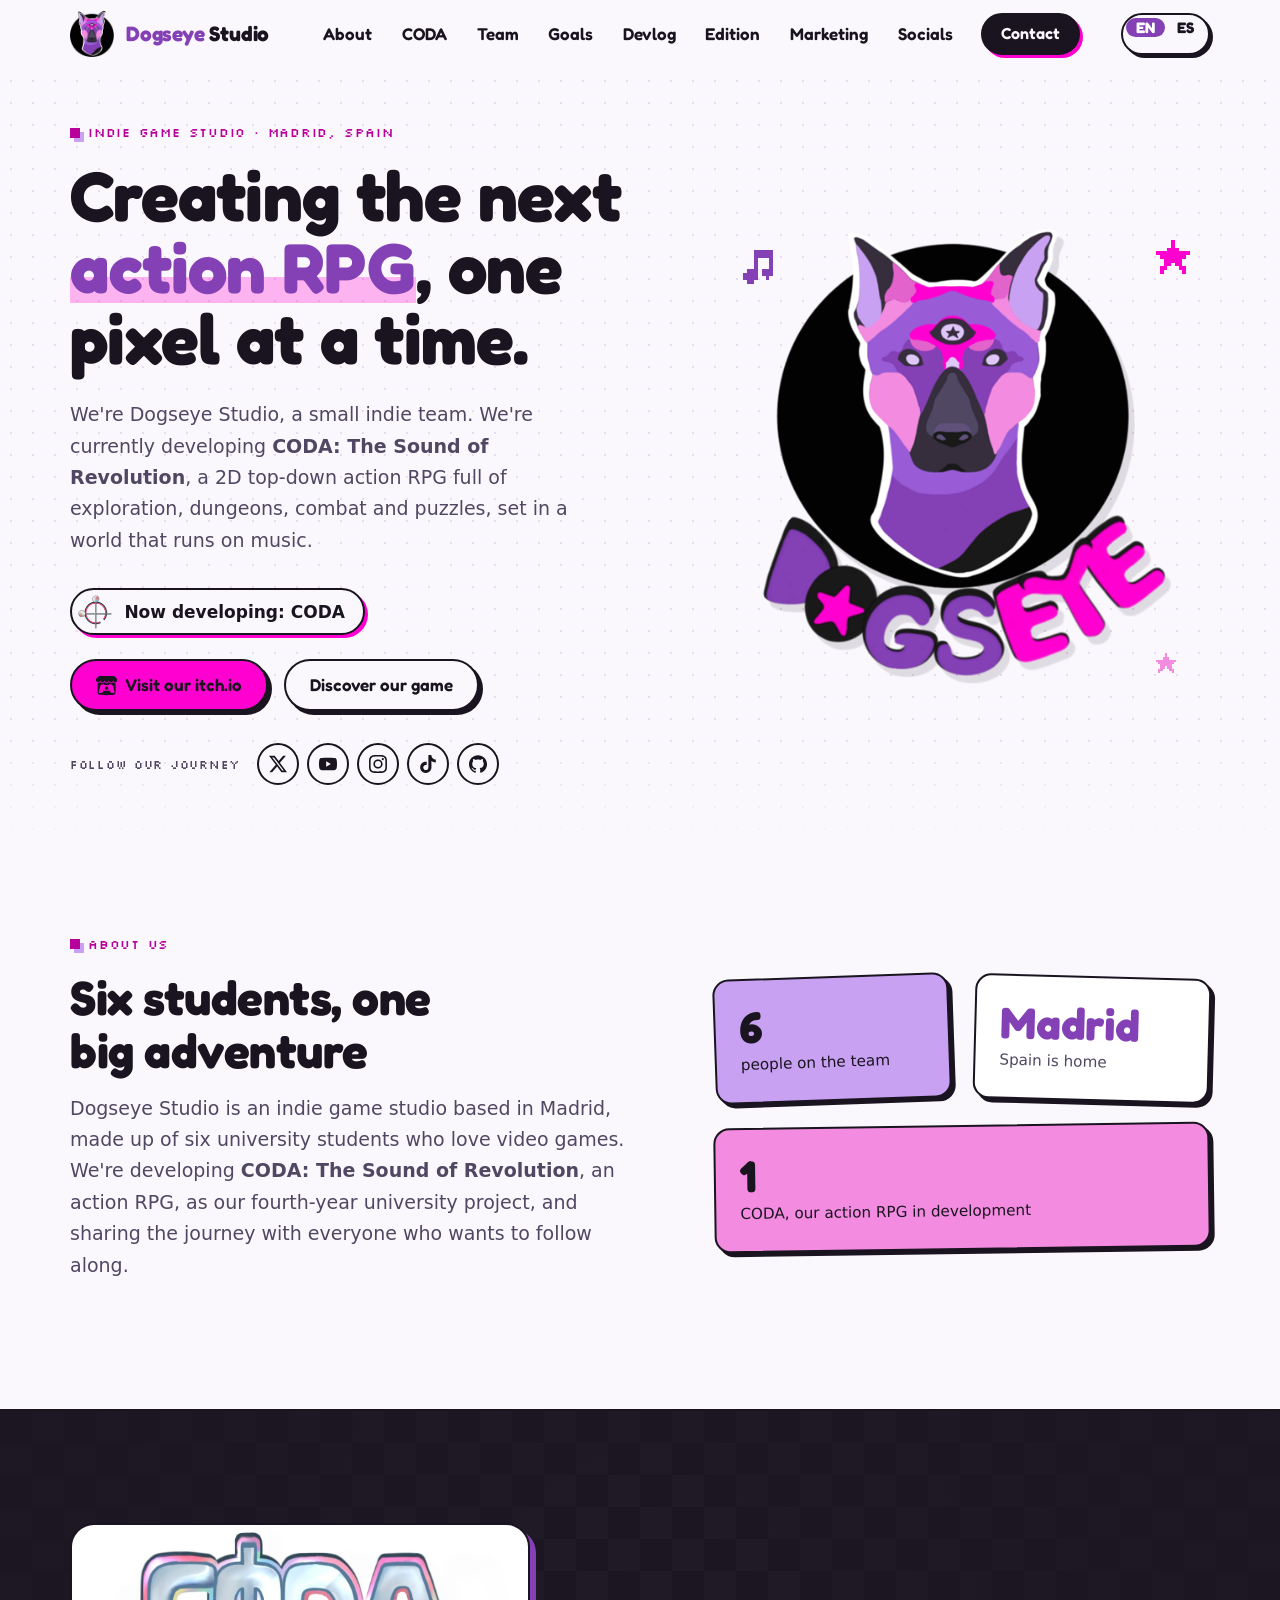
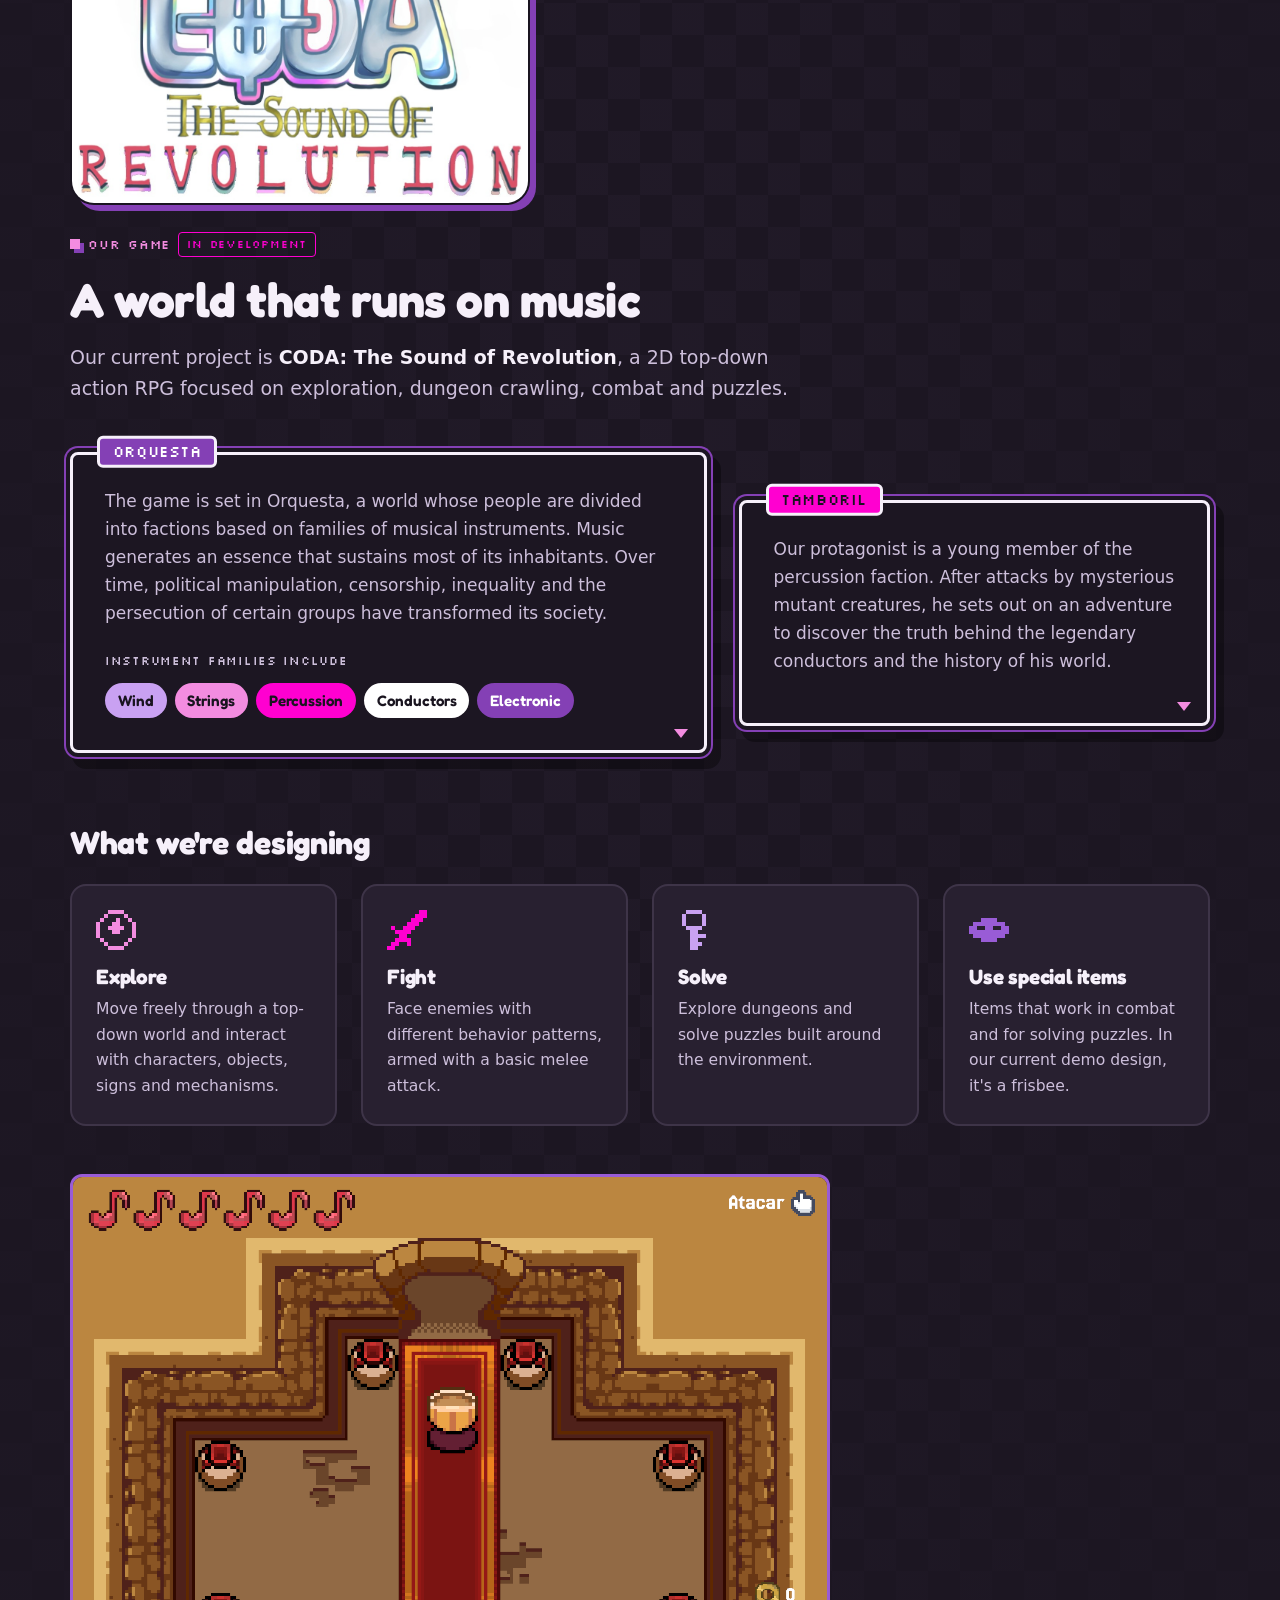
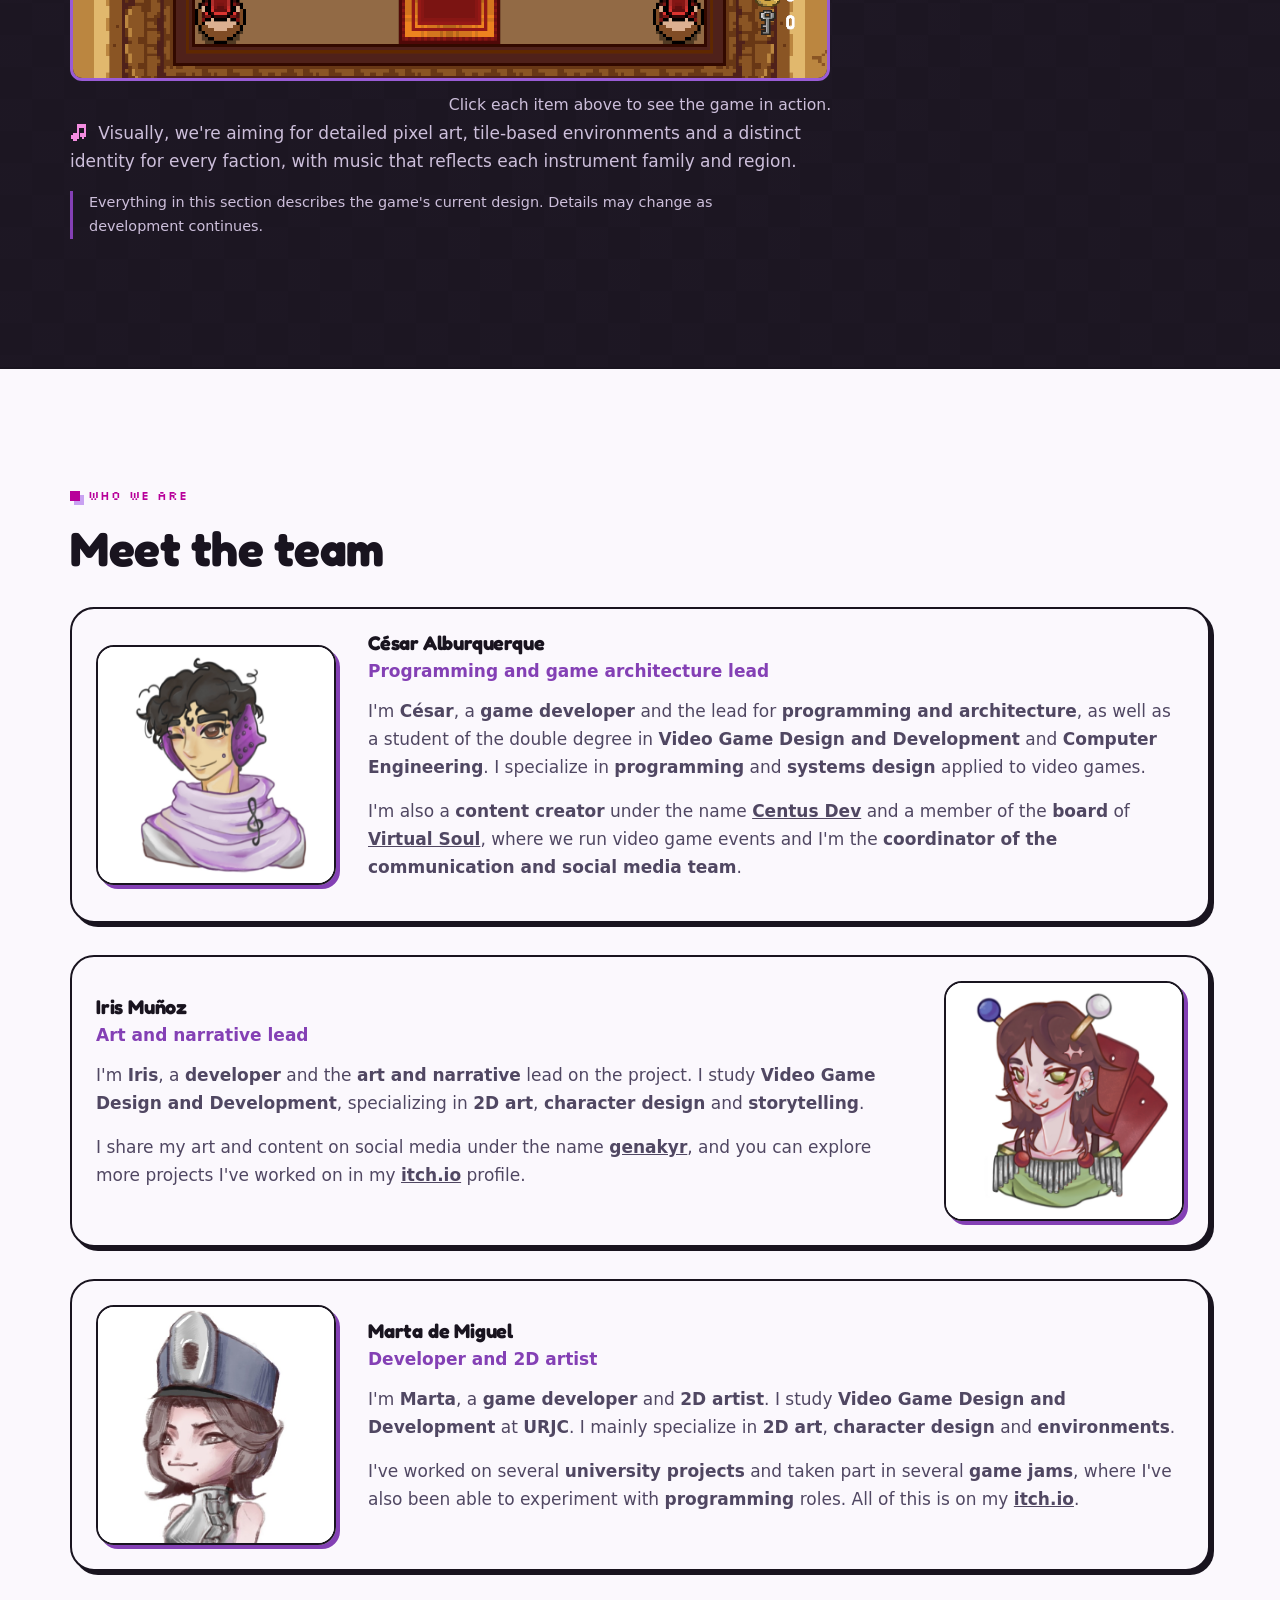
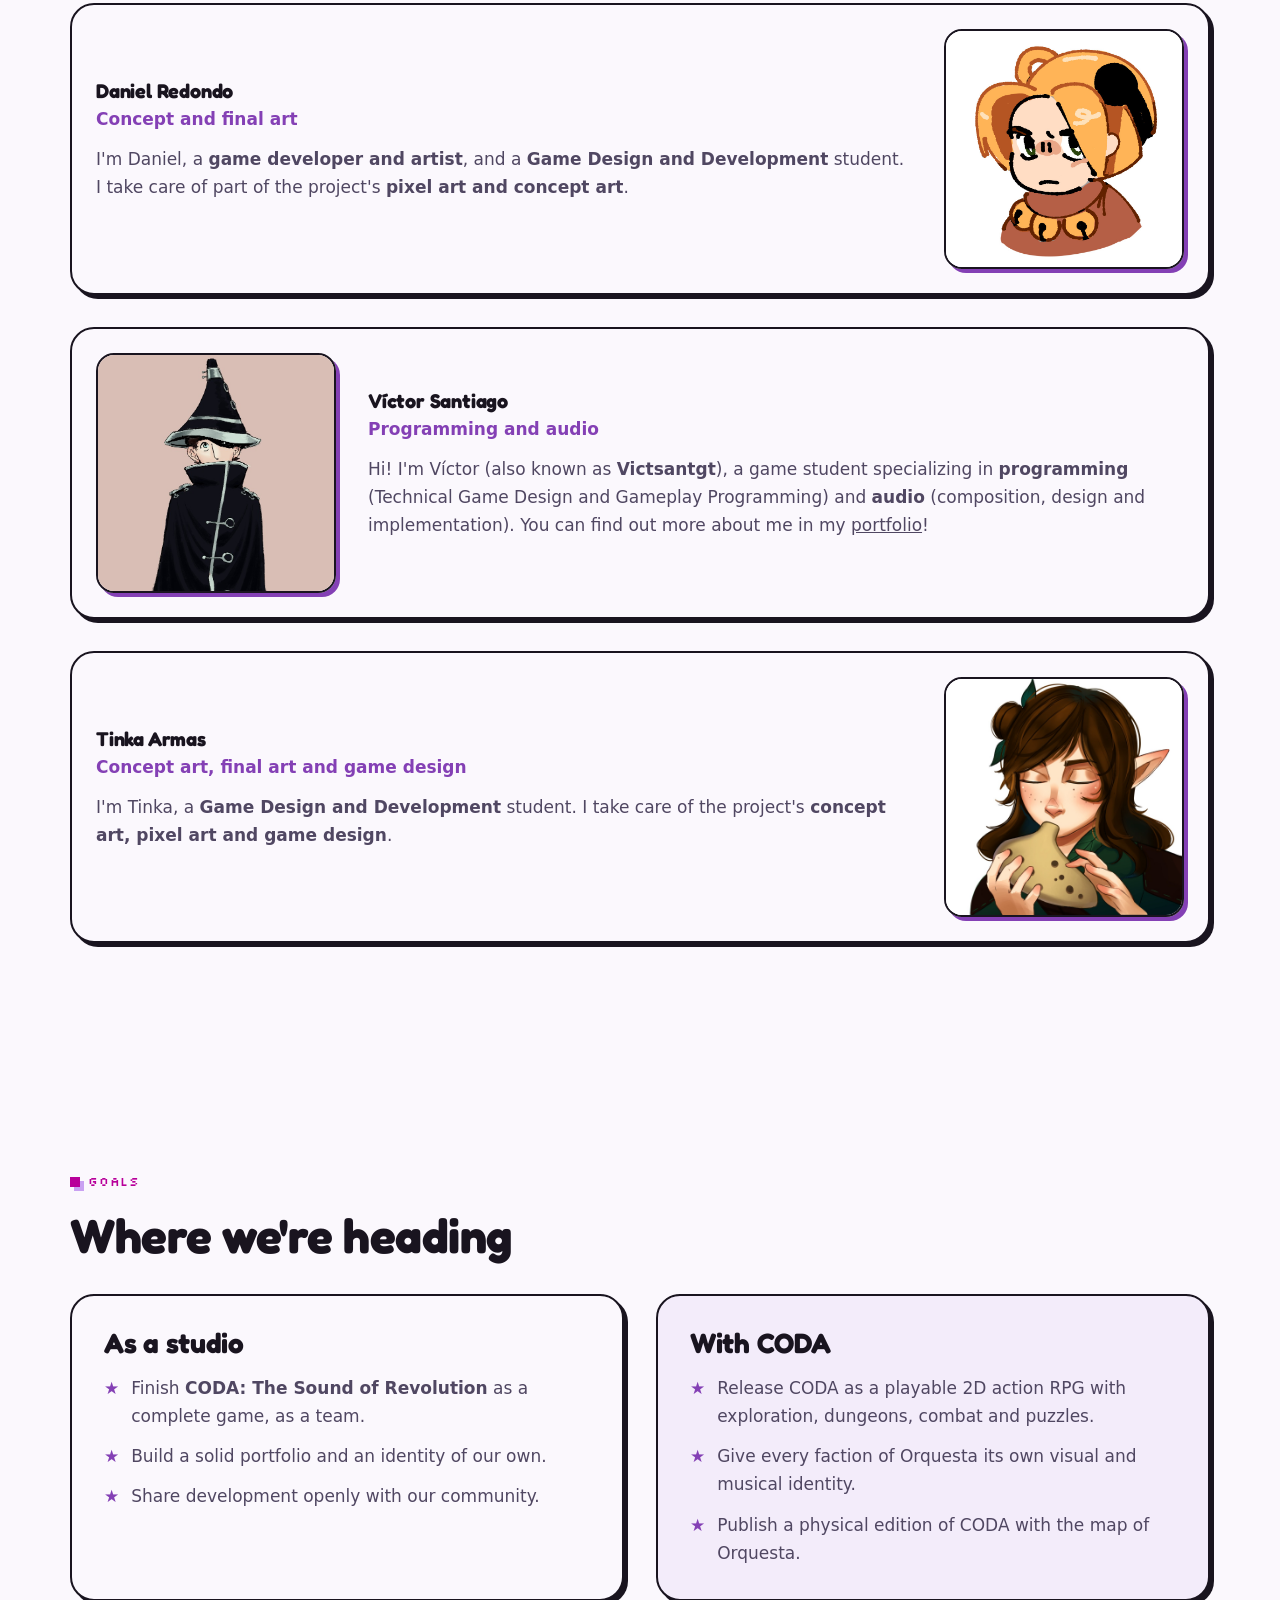
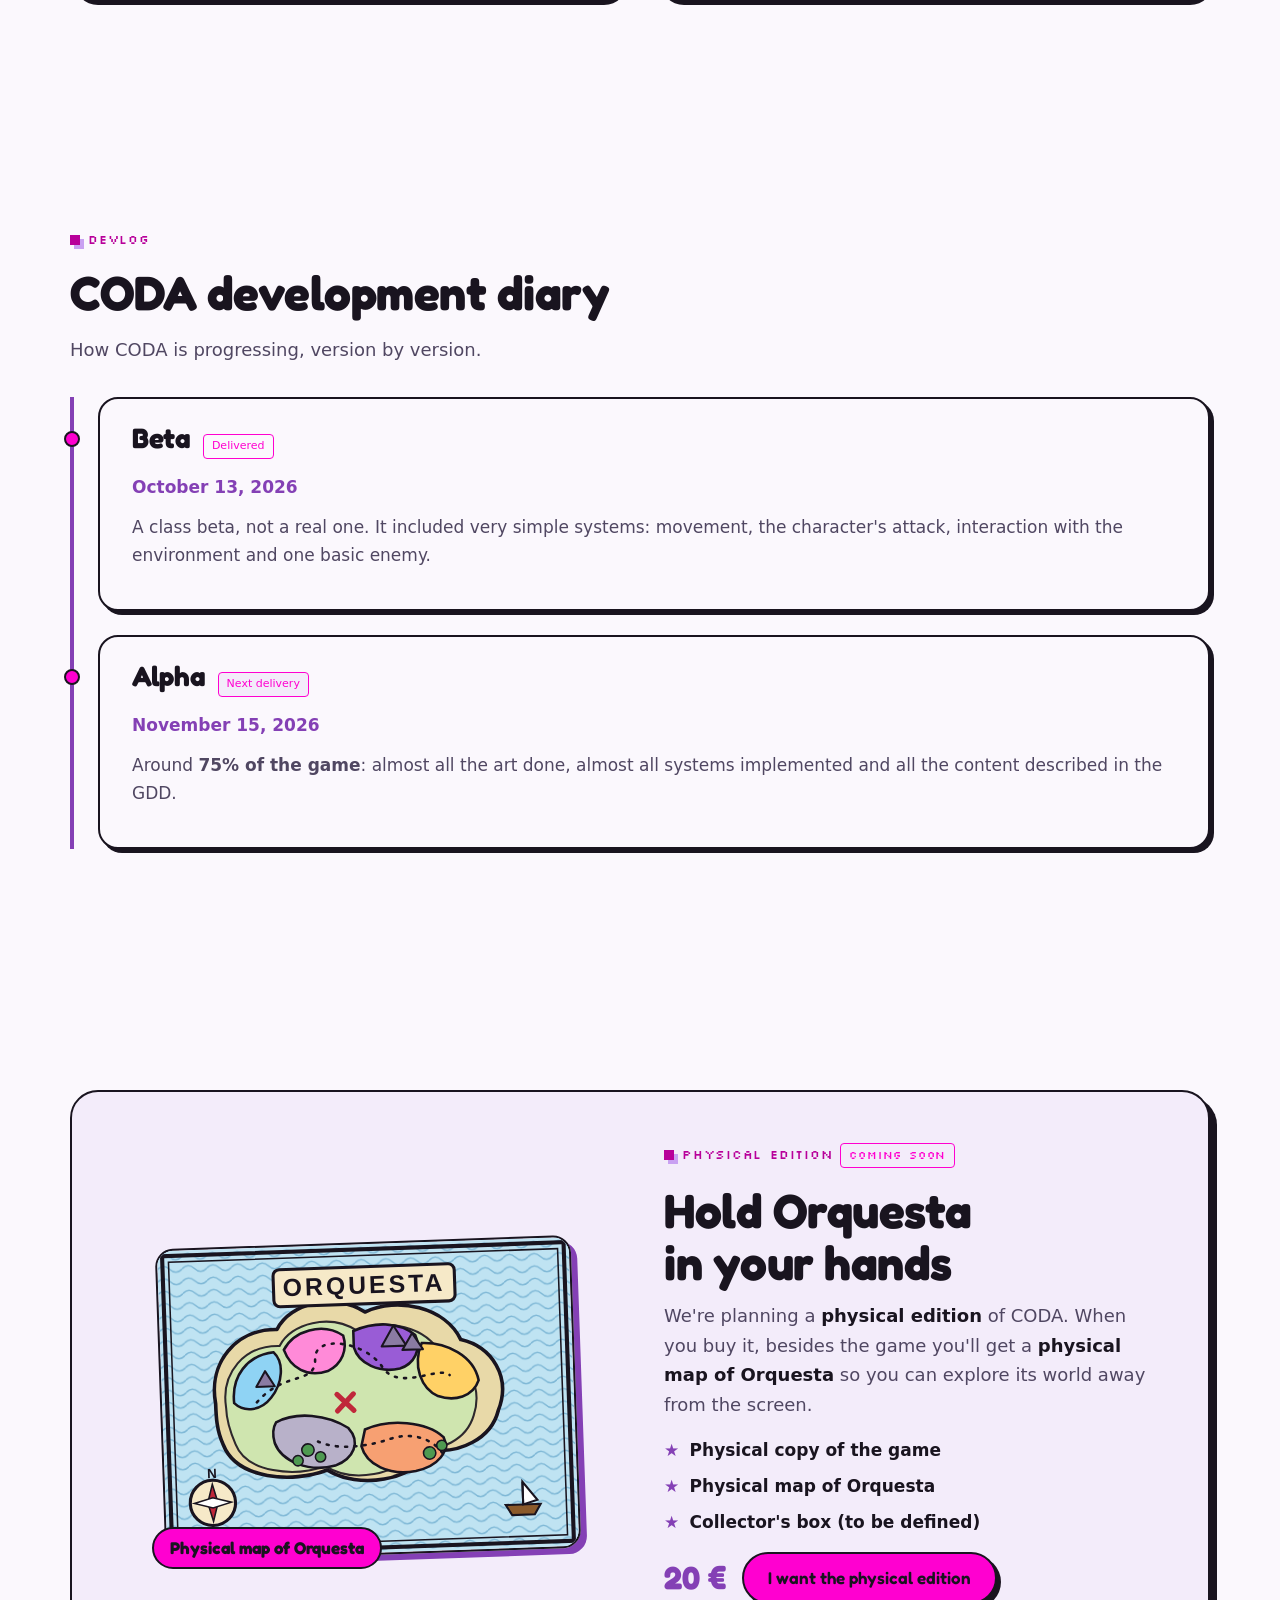
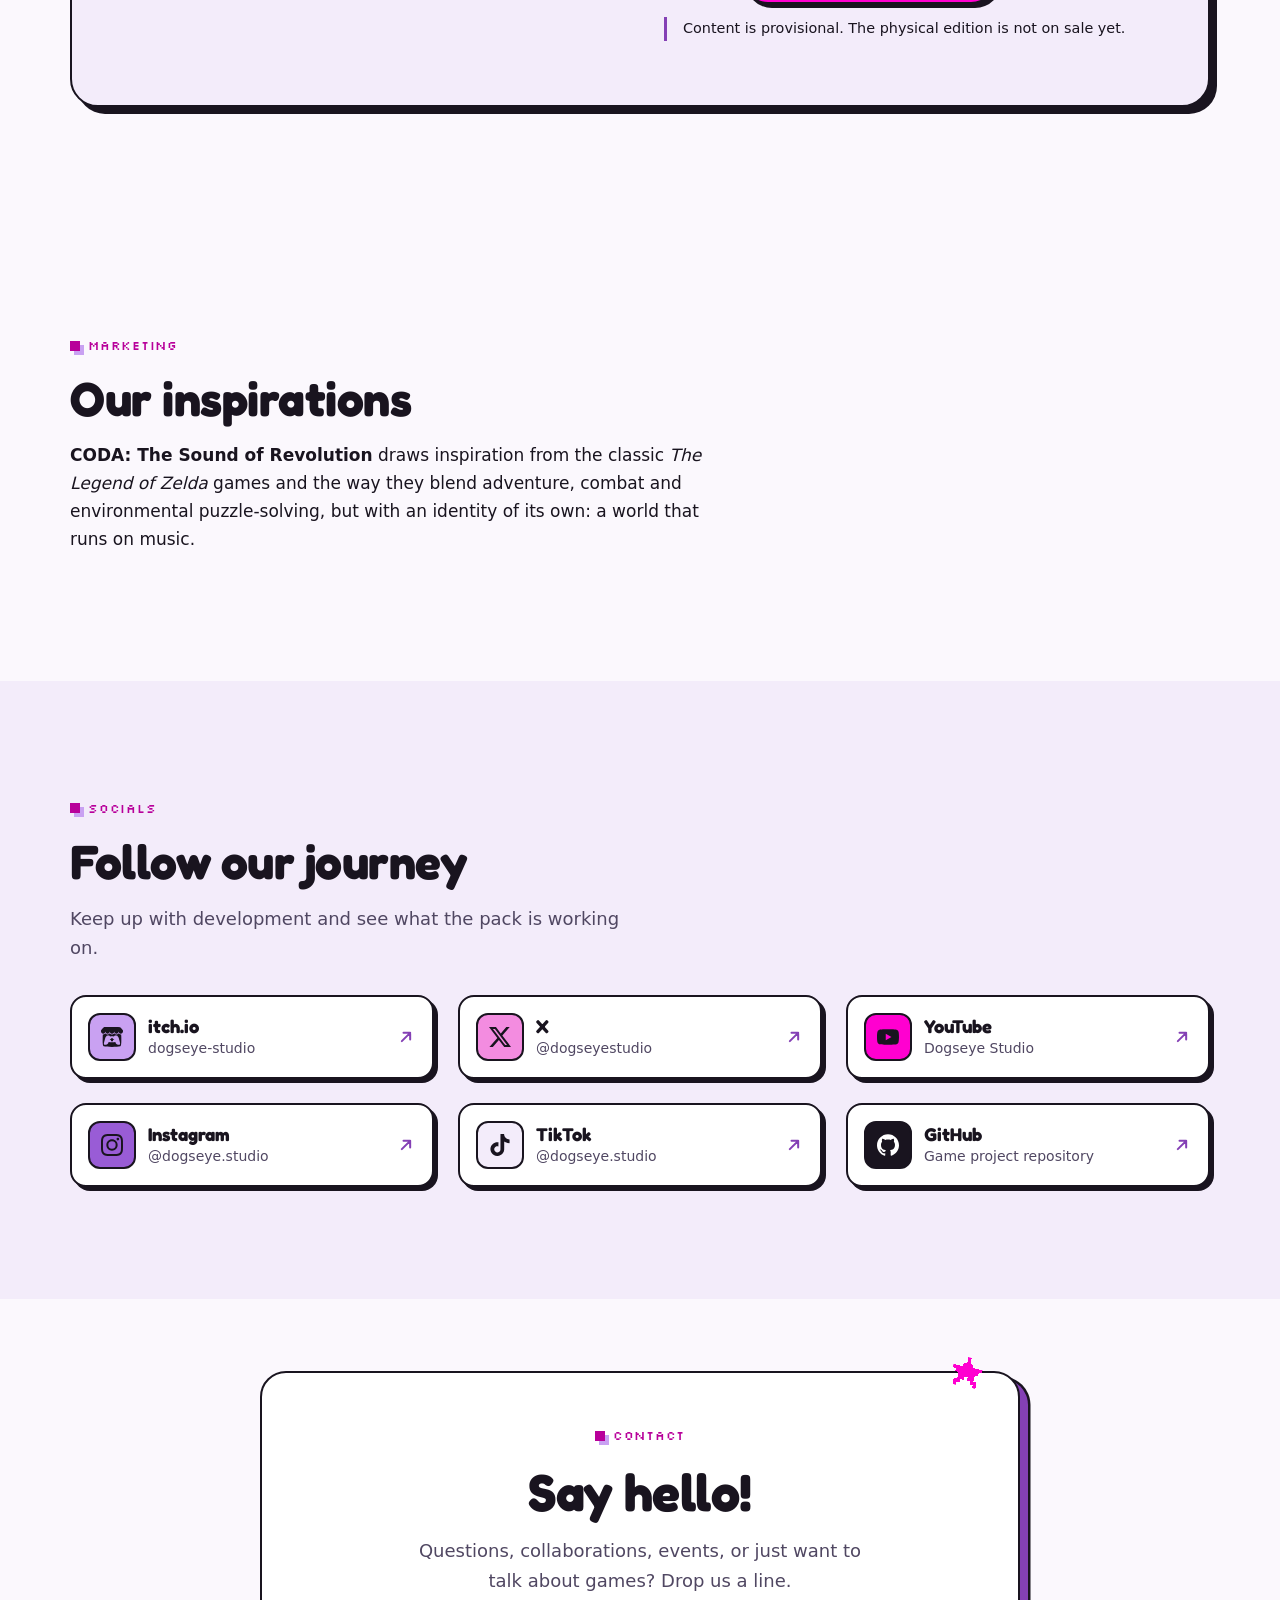
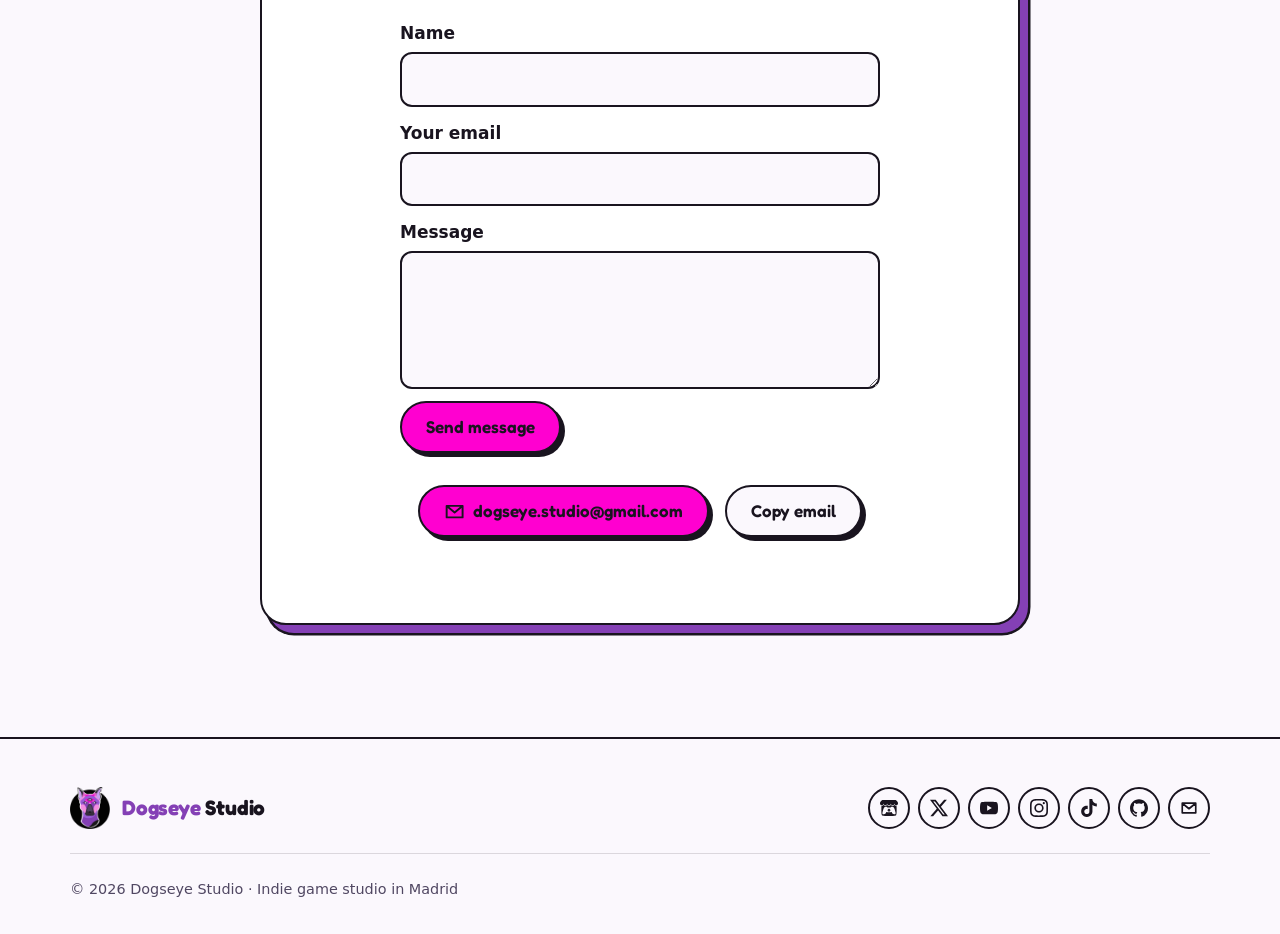
==== commit 8d0799a7: "Tinka update" ====
--- a/index.html
+++ b/index.html
@@ -33,7 +33,7 @@
   <link rel="preconnect" href="https://fonts.gstatic.com" crossorigin>
   <link rel="stylesheet" href="https://fonts.googleapis.com/css2?family=Fredoka:wght@500;600;700&family=Silkscreen&display=swap">
 
-  <link rel="stylesheet" href="css/styles.css?v=11">
+  <link rel="stylesheet" href="css/styles.css?v=13">
   <link rel="preload" as="image" href="assets/img/logo-full-480.png" imagesrcset="assets/img/logo-full-480.png 480w, assets/img/logo-full.png 720w" imagesizes="(min-width: 960px) 420px, 72vw">
 
   <script type="application/ld+json">
@@ -55,7 +55,7 @@
     ]
   }
   </script>
-  <script src="js/main.js?v=11" defer></script>
+  <script src="js/main.js?v=13" defer></script>
 </head>
 <body>
   <!-- Icon sprite: brand icons from Simple Icons (CC0); pixel icons drawn for this site -->
@@ -247,7 +247,7 @@
           <li class="team-card">
             <img class="team-photo" src="assets/fotos%20nosotros/Cesar.jpg" alt="César" width="320" height="320" loading="lazy">
             <div class="team-text">
-              <h3>César</h3>
+              <h3>César Alburquerque</h3>
               <p class="team-role" data-es="Programación y arquitectura del juego">Programming and game architecture lead</p>
               <p data-es="Soy <strong>César</strong>, <strong>desarrollador de videojuegos</strong> y responsable de <strong>programación y arquitectura</strong>, además de estudiante del doble grado en <strong>Diseño y Desarrollo de Videojuegos</strong> e <strong>Ingeniería de Computadores</strong>. Me especializo en <strong>programación</strong> y <strong>diseño de sistemas</strong> aplicados a videojuegos.">I'm <strong>César</strong>, a <strong>game developer</strong> and the lead for <strong>programming and architecture</strong>, as well as a student of the double degree in <strong>Video Game Design and Development</strong> and <strong>Computer Engineering</strong>. I specialize in <strong>programming</strong> and <strong>systems design</strong> applied to video games.</p>
               <p data-es="También soy <strong>creador de contenido</strong> bajo el nombre de <strong><a href='https://instagram.com/centusdev' target='_blank' rel='noopener noreferrer'>Centus Dev</a></strong> y miembro de la <strong>junta directiva</strong> de <strong><a href='https://instagram.com/virtualsoulurjc' target='_blank' rel='noopener noreferrer'>Virtual Soul</a></strong>, donde hacemos eventos de videojuegos y soy el <strong>coordinador del equipo de comunicación y redes sociales</strong>.">I'm also a <strong>content creator</strong> under the name <strong><a href="https://instagram.com/centusdev" target="_blank" rel="noopener noreferrer">Centus Dev</a></strong> and a member of the <strong>board</strong> of <strong><a href="https://instagram.com/virtualsoulurjc" target="_blank" rel="noopener noreferrer">Virtual Soul</a></strong>, where we run video game events and I'm the <strong>coordinator of the communication and social media team</strong>.</p>
@@ -256,7 +256,7 @@
           <li class="team-card">
             <img class="team-photo" src="assets/fotos%20nosotros/Iris.jpg" alt="Iris" width="320" height="320" loading="lazy">
             <div class="team-text">
-              <h3>Iris</h3>
+              <h3>Iris Muñoz</h3>
               <p class="team-role" data-es="Responsable de arte y narrativa">Art and narrative lead</p>
               <p data-es="Soy <strong>Iris</strong>, <strong>desarrolladora</strong> y responsable de <strong>arte y narrativa</strong> en el proyecto. Estudio <strong>Diseño y Desarrollo de Videojuegos</strong>, especializándome en <strong>arte 2D</strong>, <strong>diseño de personajes</strong> y <strong>storytelling</strong>.">I'm <strong>Iris</strong>, a <strong>developer</strong> and the <strong>art and narrative</strong> lead on the project. I study <strong>Video Game Design and Development</strong>, specializing in <strong>2D art</strong>, <strong>character design</strong> and <strong>storytelling</strong>.</p>
               <p data-es="Comparto mi arte y contenido en redes bajo el nombre de <strong><a href='https://linktr.ee/genakyr' target='_blank' rel='noopener noreferrer'>genakyr</a></strong>, y puedes explorar más proyectos en los que he trabajado en mi perfil de <strong><a href='https://itch.io/profile/genakyr' target='_blank' rel='noopener noreferrer'>itch.io</a></strong>.">I share my art and content on social media under the name <strong><a href="https://linktr.ee/genakyr" target="_blank" rel="noopener noreferrer">genakyr</a></strong>, and you can explore more projects I've worked on in my <strong><a href="https://itch.io/profile/genakyr" target="_blank" rel="noopener noreferrer">itch.io</a></strong> profile.</p>
@@ -265,7 +265,7 @@
           <li class="team-card">
             <img class="team-photo" src="assets/fotos%20nosotros/Marta.jpg" alt="Marta" width="320" height="320" loading="lazy">
             <div class="team-text">
-              <h3>Marta</h3>
+              <h3>Marta de Miguel</h3>
               <p class="team-role" data-es="Desarrolladora y artista 2D">Developer and 2D artist</p>
               <p data-es="Soy <strong>Marta</strong>, <strong>desarrolladora de videojuegos</strong> y <strong>artista 2D</strong>. Estudio <strong>Diseño y Desarrollo de Videojuegos</strong> en la <strong>URJC</strong>. Me especializo principalmente en <strong>arte 2D</strong>, <strong>diseño de personajes</strong> y <strong>entornos</strong>.">I'm <strong>Marta</strong>, a <strong>game developer</strong> and <strong>2D artist</strong>. I study <strong>Video Game Design and Development</strong> at <strong>URJC</strong>. I mainly specialize in <strong>2D art</strong>, <strong>character design</strong> and <strong>environments</strong>.</p>
               <p data-es="He realizado varios <strong>proyectos universitarios</strong> y participado en varias <strong>Jams</strong>, donde he podido experimentar también con roles de <strong>programación</strong>. Todo esto está en mi <strong><a href='https://mr-sae.itch.io/' target='_blank' rel='noopener noreferrer'>itch.io</a></strong>.">I've worked on several <strong>university projects</strong> and taken part in several <strong>game jams</strong>, where I've also been able to experiment with <strong>programming</strong> roles. All of this is on my <strong><a href="https://mr-sae.itch.io/" target="_blank" rel="noopener noreferrer">itch.io</a></strong>.</p>
@@ -274,7 +274,7 @@
           <li class="team-card">
             <img class="team-photo" src="assets/fotos%20nosotros/Daniel.jpg" alt="Daniel" width="320" height="320" loading="lazy">
             <div class="team-text">
-              <h3>Daniel</h3>
+              <h3>Daniel Redondo</h3>
               <p class="team-role" data-es="Arte conceptual y final">Concept and final art</p>
               <p data-es="Soy Daniel, <strong>desarrollador de videojuegos y artista</strong>, además de estudiante de <strong>Diseño y Desarrollo de Videojuegos</strong>. Me encargo de parte del <strong>pixel art y concept art</strong> del proyecto.">I'm Daniel, a <strong>game developer and artist</strong>, and a <strong>Game Design and Development</strong> student. I take care of part of the project's <strong>pixel art and concept art</strong>.</p>
             </div>
@@ -282,17 +282,17 @@
           <li class="team-card">
             <img class="team-photo" src="assets/fotos%20nosotros/Victor.jpg" alt="Víctor" width="320" height="320" loading="lazy">
             <div class="team-text">
-              <h3>Víctor</h3>
+              <h3>Víctor Santiago</h3>
               <p class="team-role" data-es="Programación y audio">Programming and audio</p>
               <p data-es="¡Buenas! Soy Víctor (también conocido como <strong>Victsantgt</strong>), un estudiante de videojuegos que se especializa en <strong>programación</strong> (Technical Game Design y Gameplay Programming) y <strong>audio</strong> (composición, diseño e implementación). ¡Podéis conocer más de mí en mi <a href='https://victsantgt.github.io/victsantgt/' target='_blank' rel='noopener noreferrer'>portfolio</a>!">Hi! I'm Víctor (also known as <strong>Victsantgt</strong>), a game student specializing in <strong>programming</strong> (Technical Game Design and Gameplay Programming) and <strong>audio</strong> (composition, design and implementation). You can find out more about me in my <a href="https://victsantgt.github.io/victsantgt/" target="_blank" rel="noopener noreferrer">portfolio</a>!</p>
             </div>
           </li>
           <li class="team-card">
-            <img class="team-photo" src="assets/fotos%20nosotros/placeholder.svg" alt="Team member 6" width="320" height="320" loading="lazy">
-            <div class="team-text">
-              <h3 data-es="Miembro 6">Member 6</h3>
-              <p class="team-role" data-es="Rol">Role</p>
-              <p data-es="Texto de presentación de ejemplo. Aquí irá la descripción de este miembro del equipo.">Sample introduction text. This team member's description will go here.</p>
+            <img class="team-photo" src="assets/fotos%20nosotros/Tinka.jpg" alt="Tinka Armas" width="320" height="320" loading="lazy">
+            <div class="team-text">
+              <h3>Tinka Armas</h3>
+              <p class="team-role" data-es="Arte conceptual, final y diseño de juego">Concept art, final art and game design</p>
+              <p data-es="Soy Tinka, estudiante de <strong>Diseño y Desarrollo de Videojuegos</strong>. Me encargo del <strong>concept art, pixel art y diseño de juego</strong> del proyecto.">I'm Tinka, a <strong>Game Design and Development</strong> student. I take care of the project's <strong>concept art, pixel art and game design</strong>.</p>
             </div>
           </li>
         </ul>
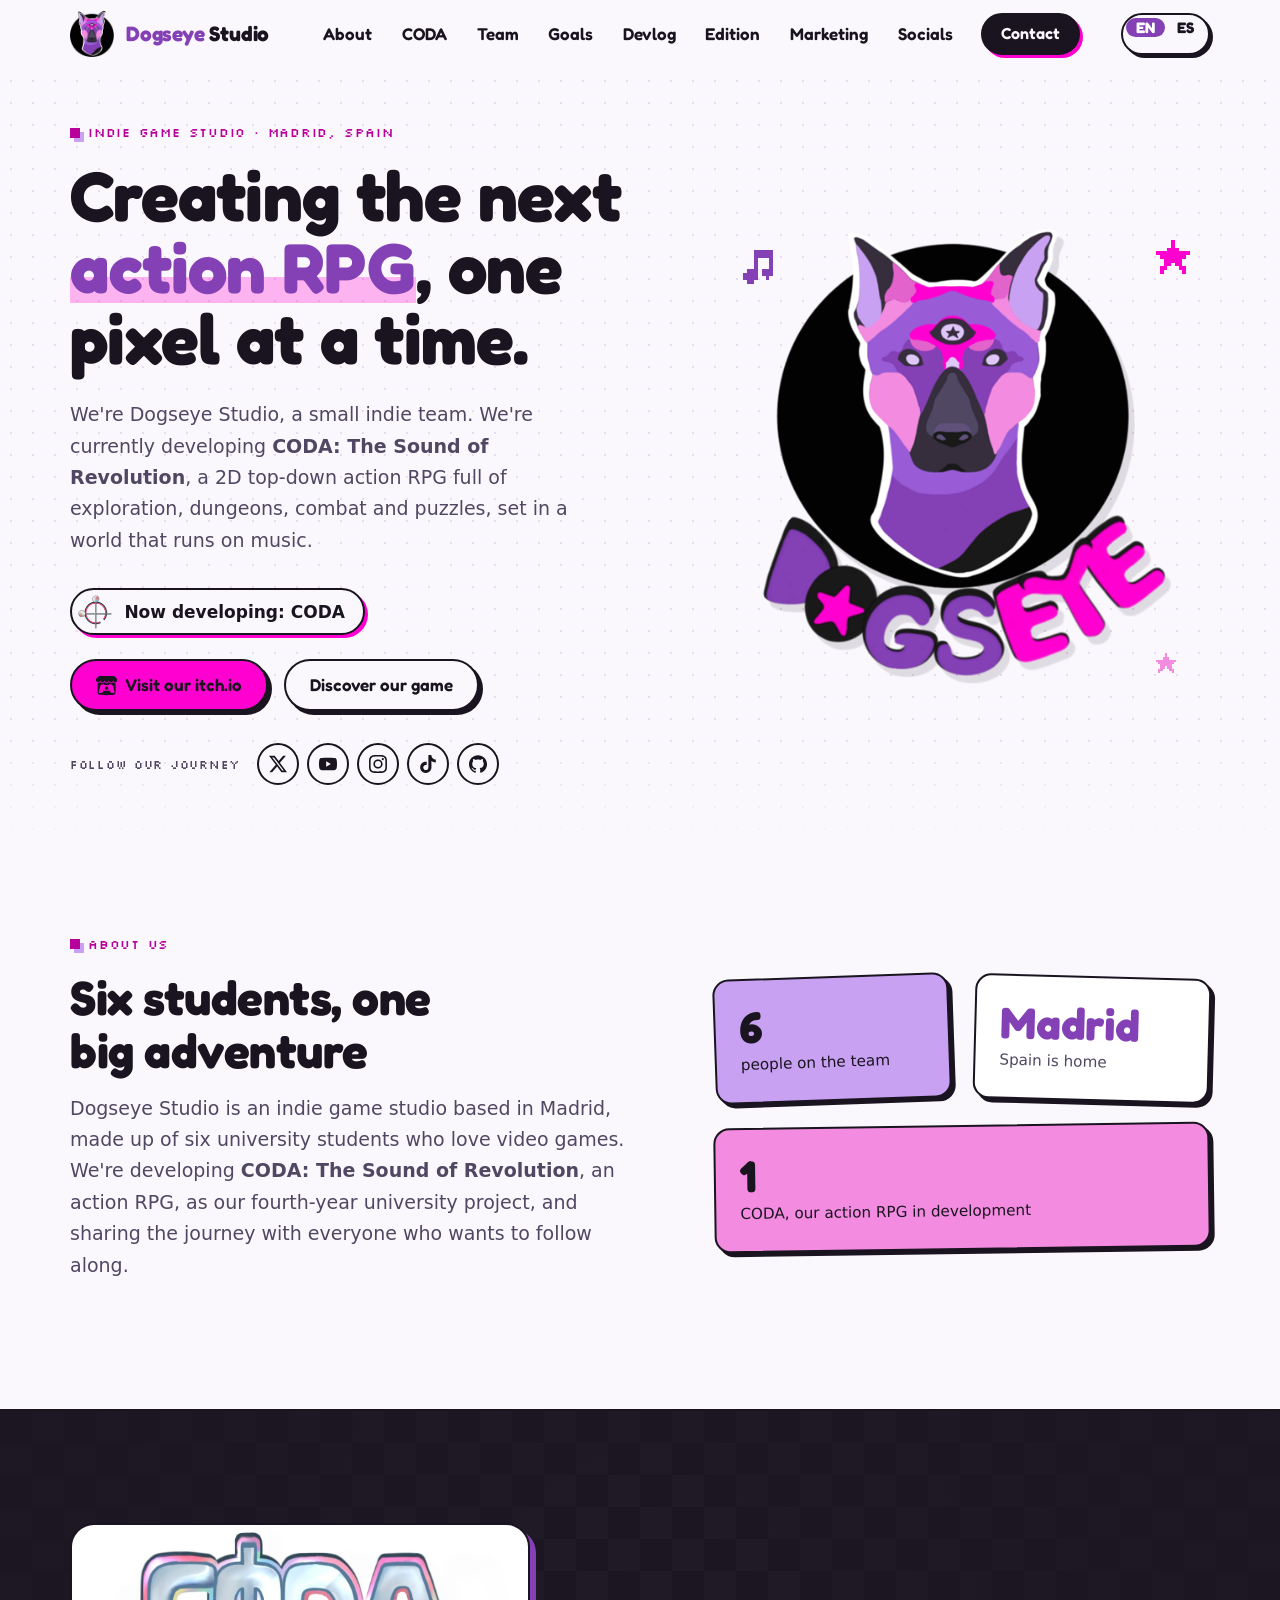
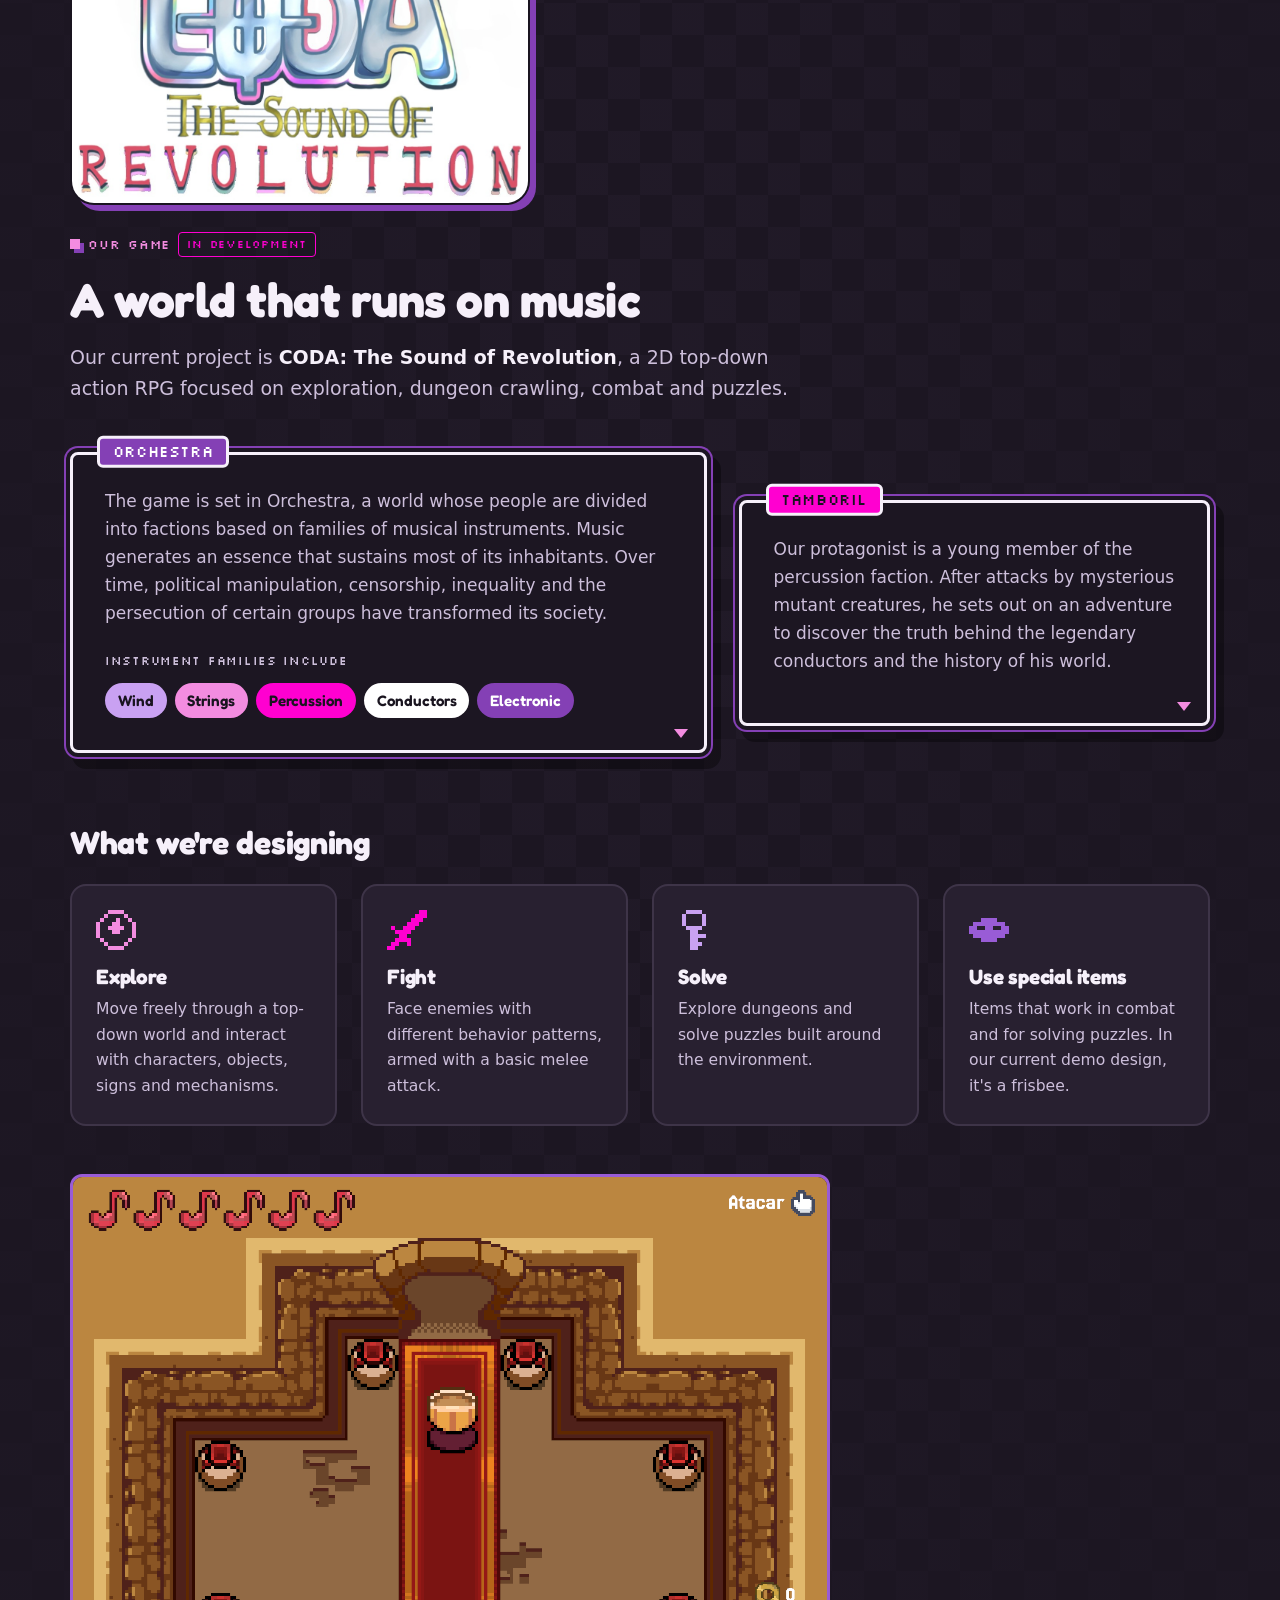
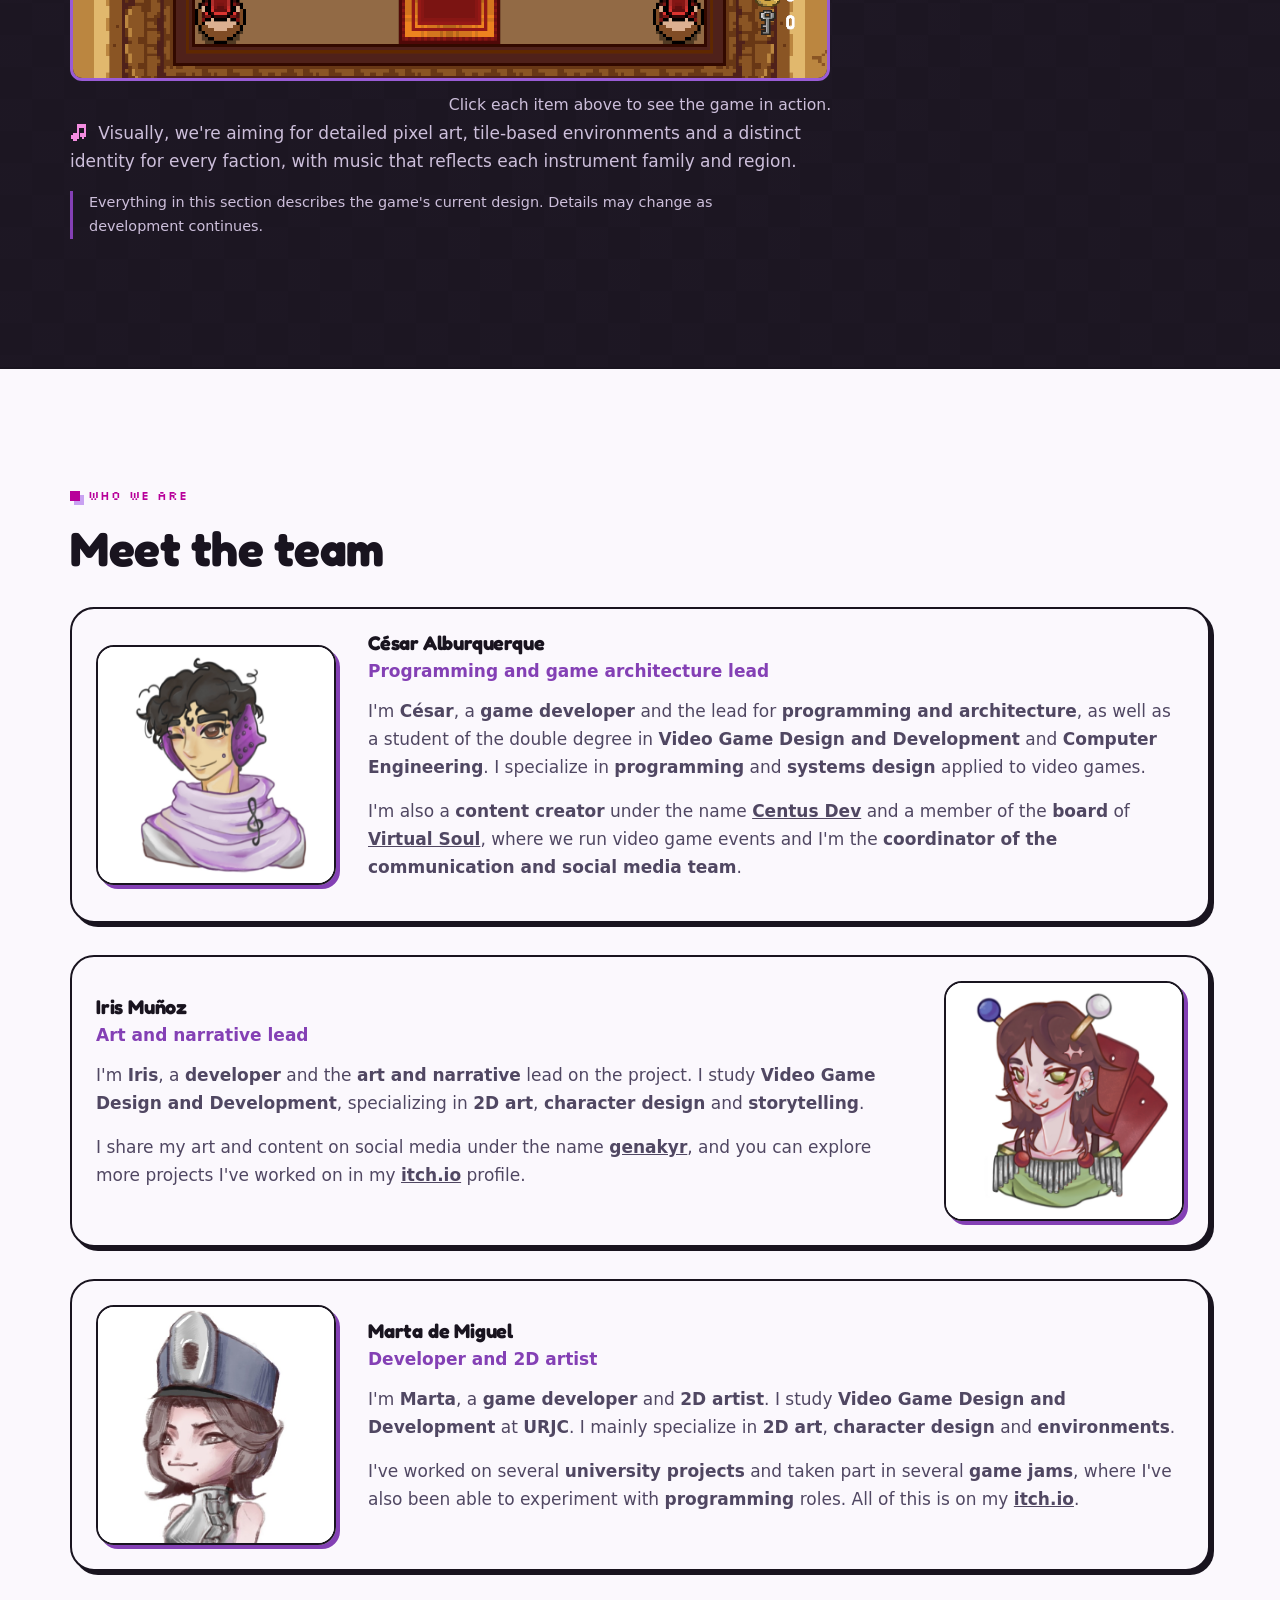
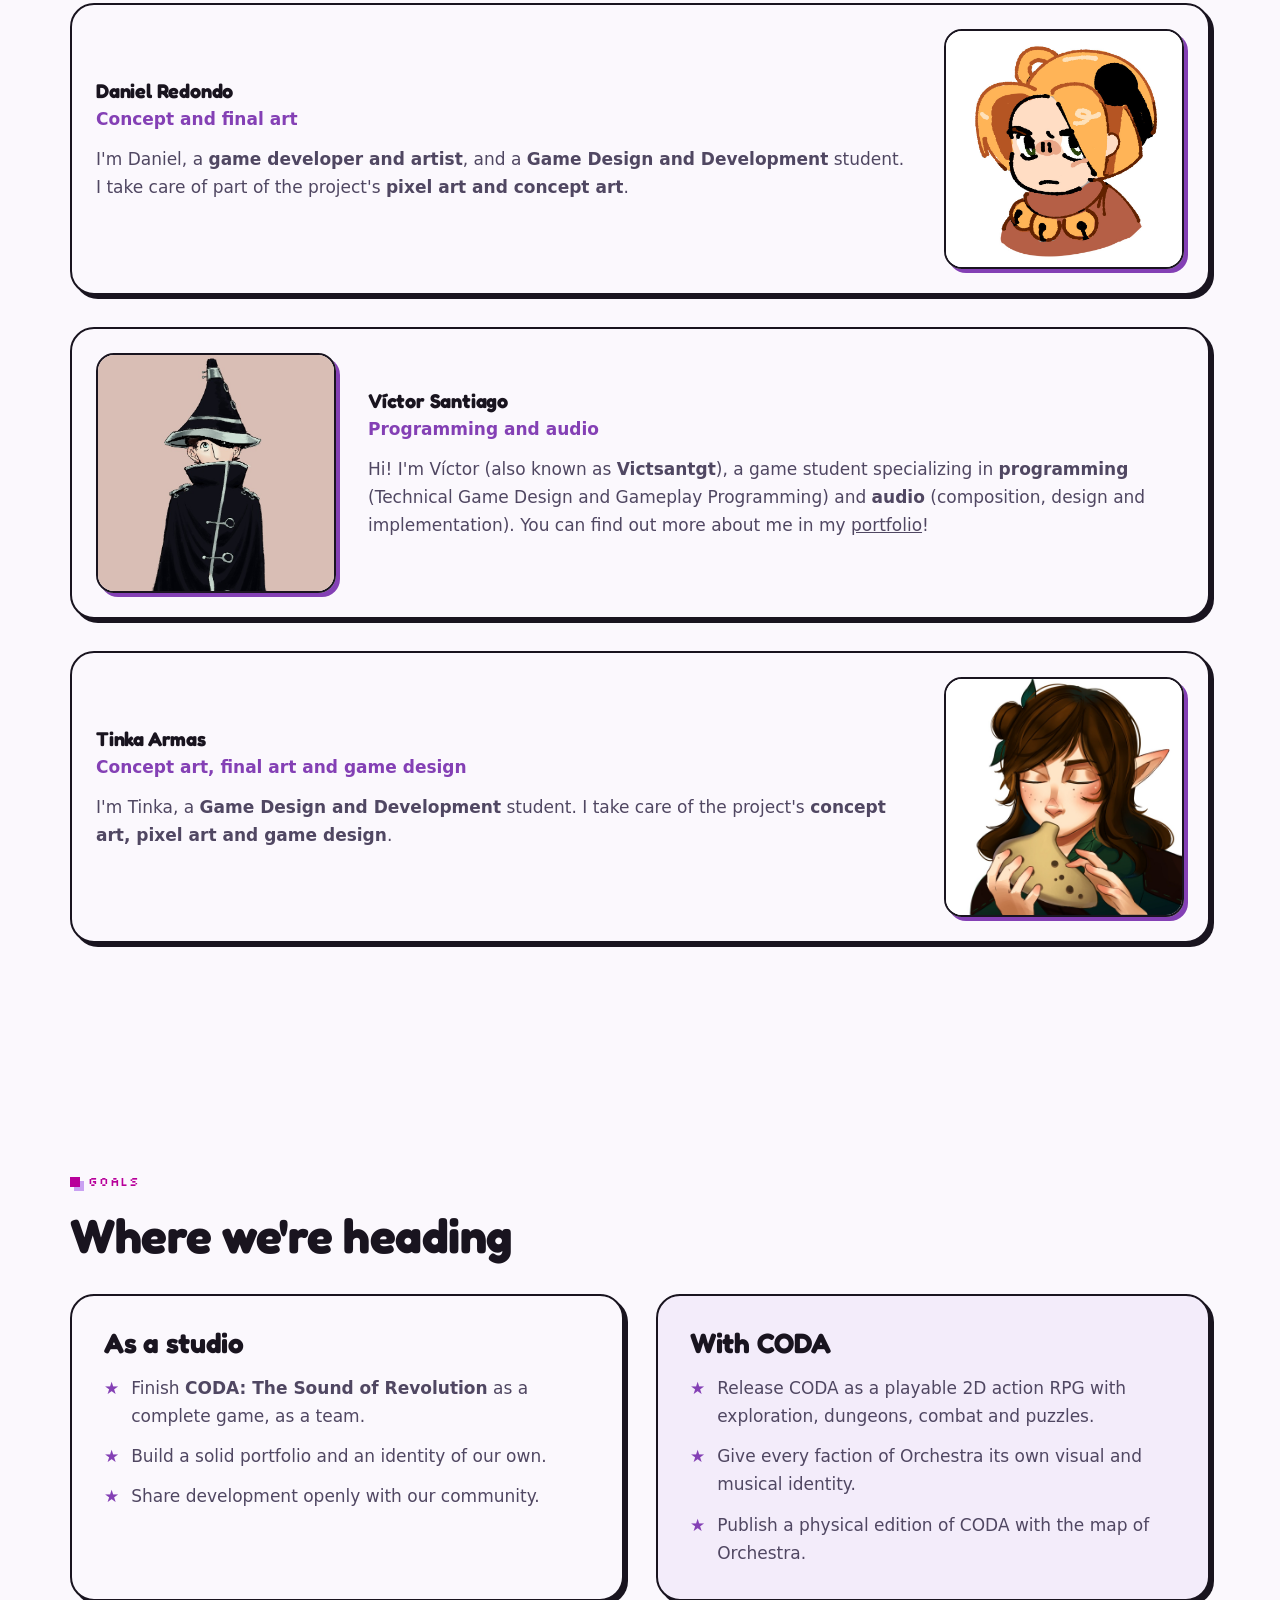
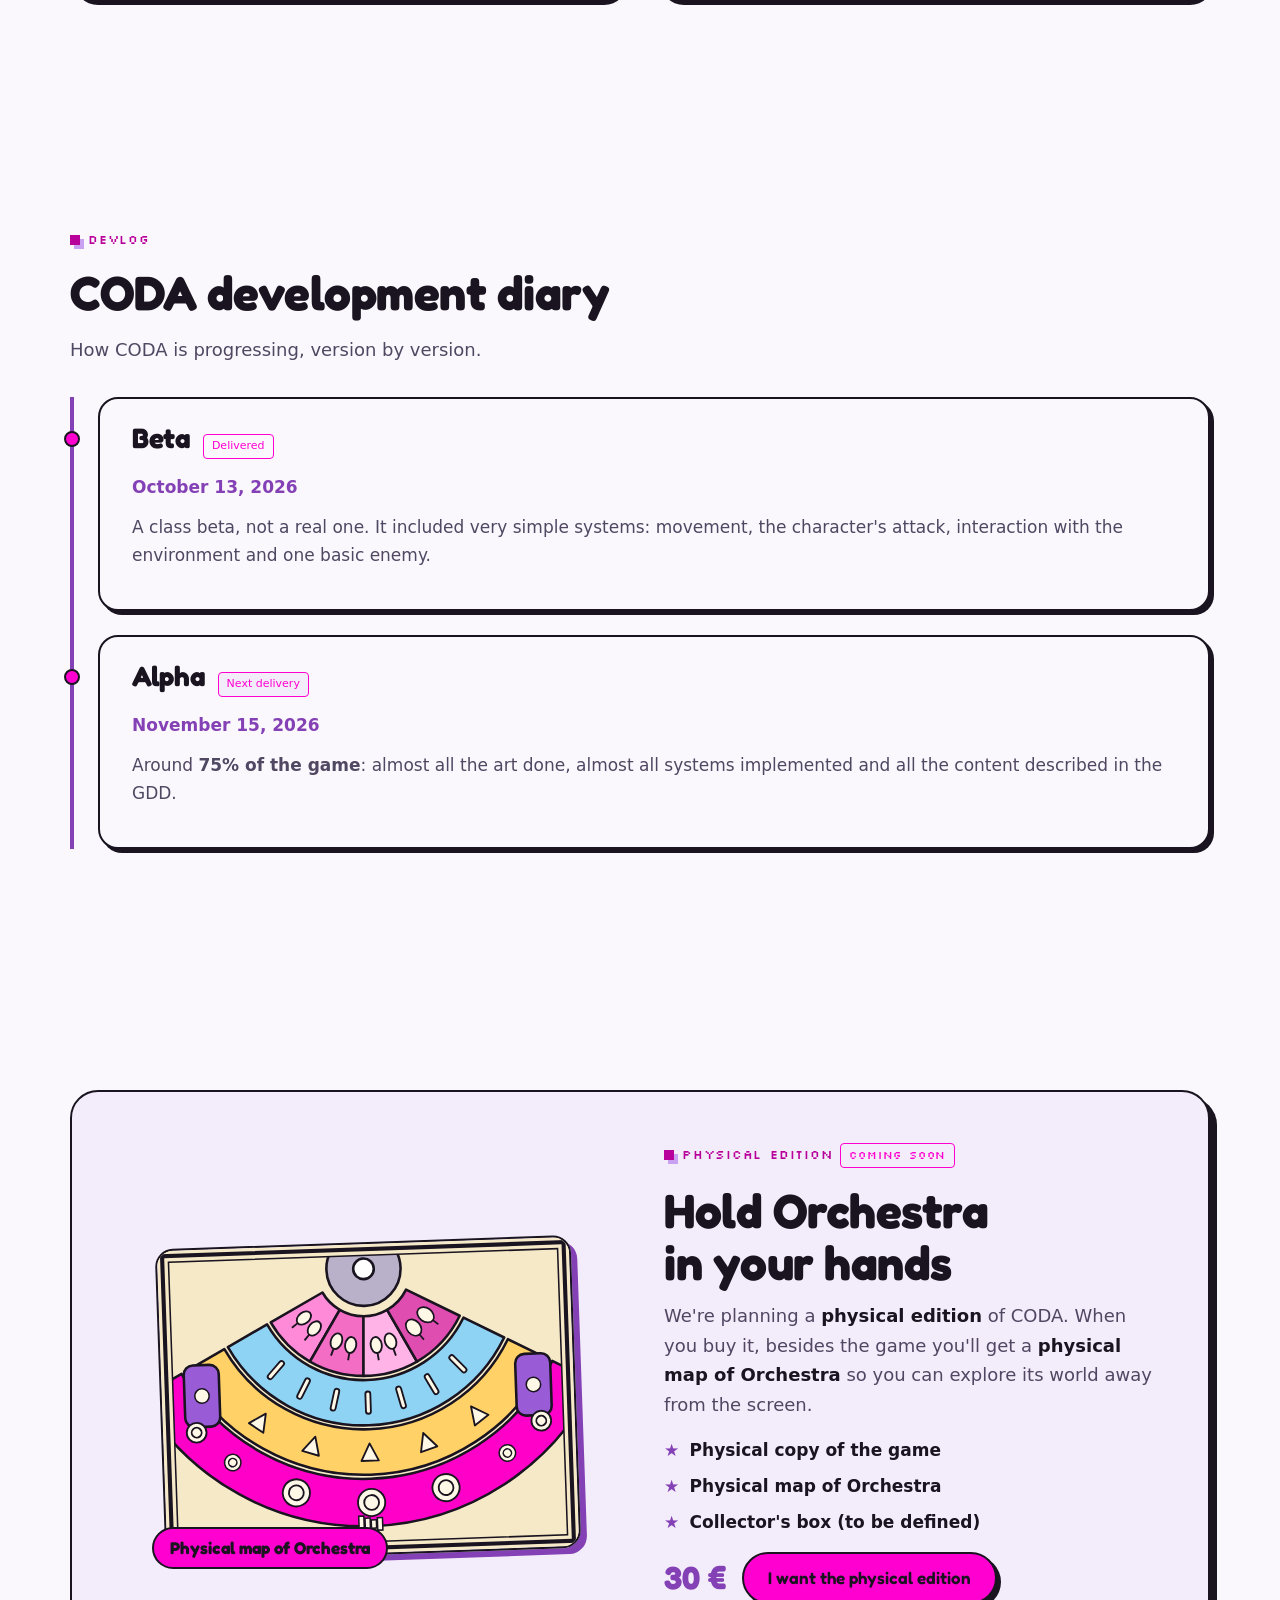
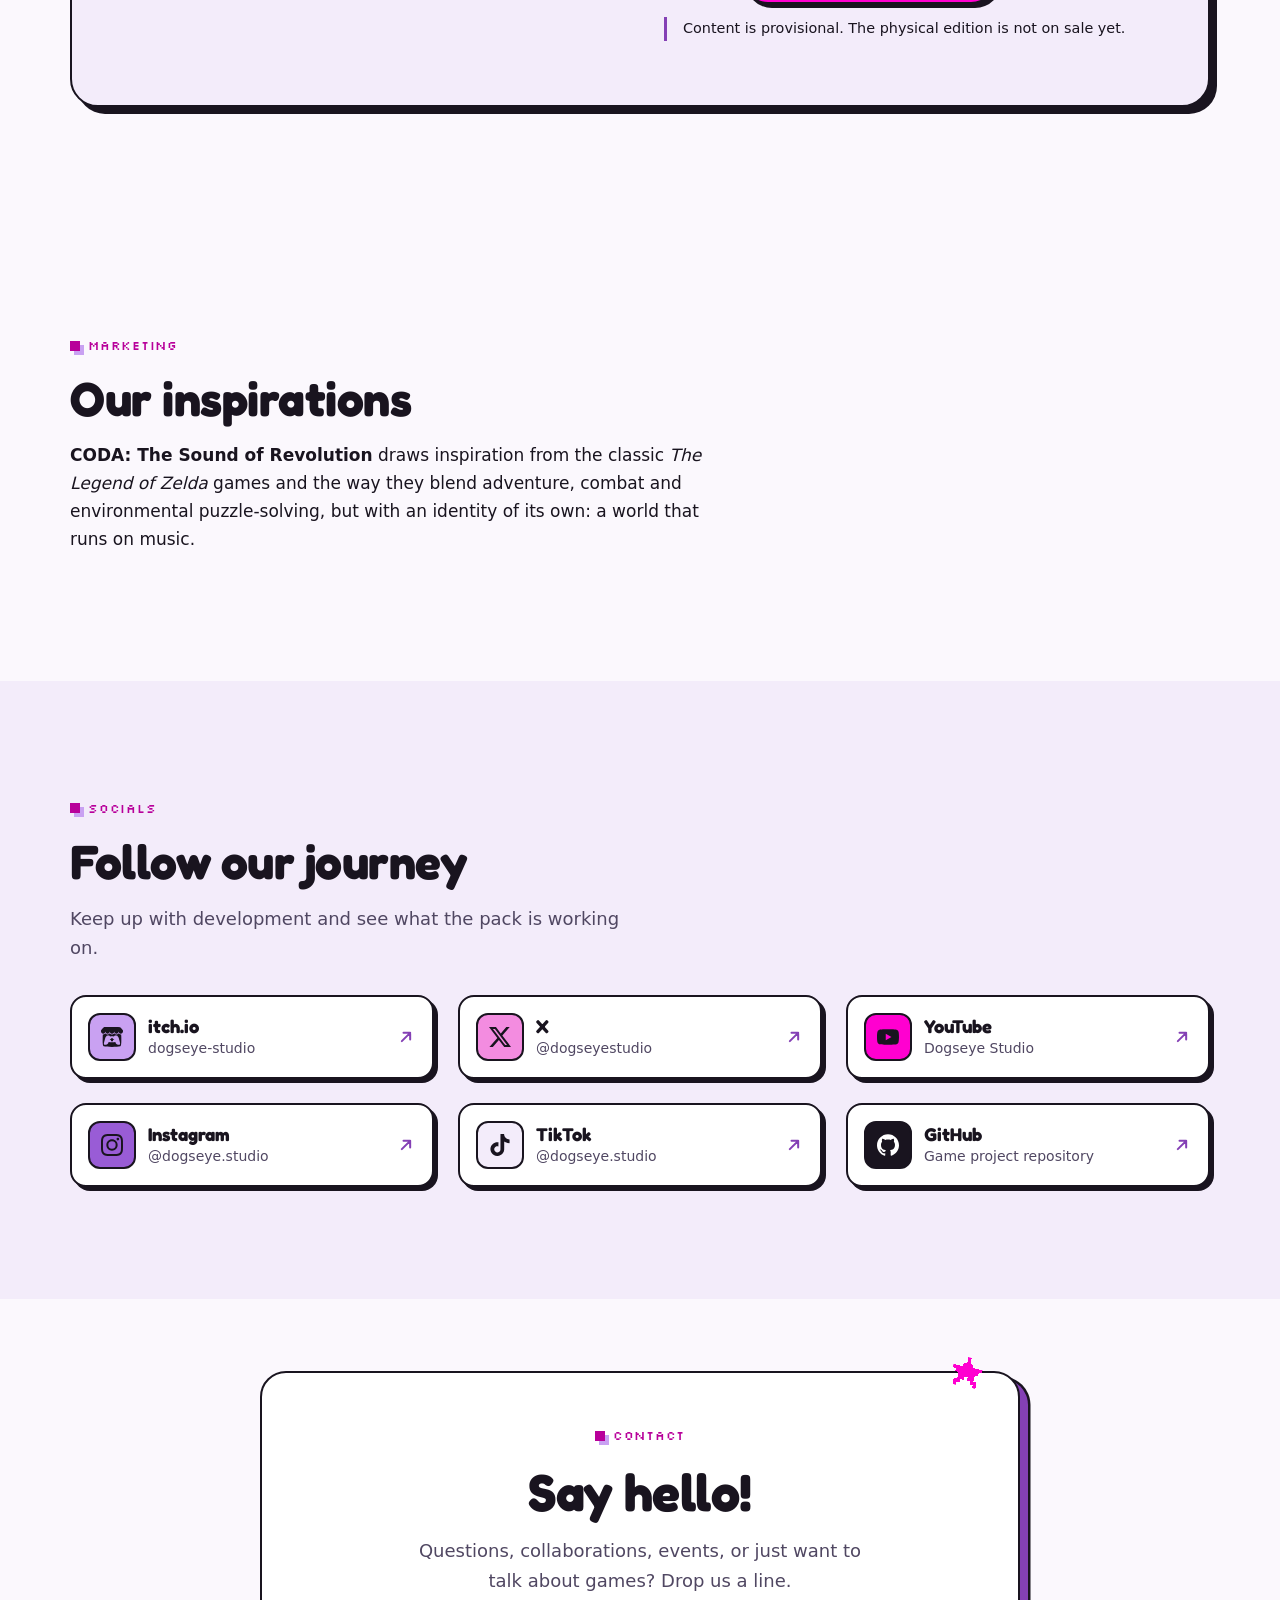
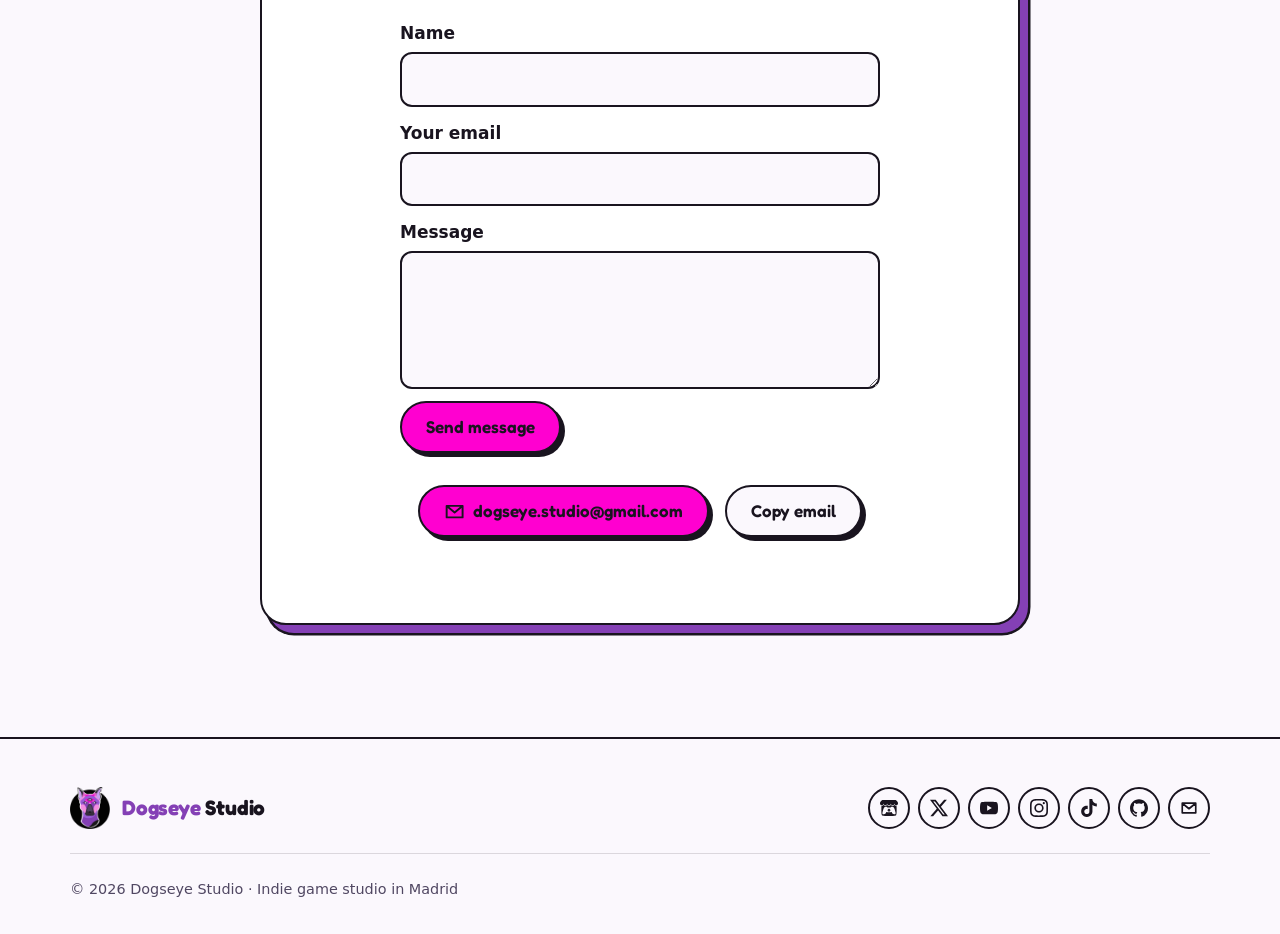
==== commit 1ffa1fb7: "mapa orquesta actualizado" ====
--- a/index.html
+++ b/index.html
@@ -33,7 +33,7 @@
   <link rel="preconnect" href="https://fonts.gstatic.com" crossorigin>
   <link rel="stylesheet" href="https://fonts.googleapis.com/css2?family=Fredoka:wght@500;600;700&family=Silkscreen&display=swap">
 
-  <link rel="stylesheet" href="css/styles.css?v=13">
+  <link rel="stylesheet" href="css/styles.css?v=16">
   <link rel="preload" as="image" href="assets/img/logo-full-480.png" imagesrcset="assets/img/logo-full-480.png 480w, assets/img/logo-full.png 720w" imagesizes="(min-width: 960px) 420px, 72vw">
 
   <script type="application/ld+json">
@@ -55,7 +55,7 @@
     ]
   }
   </script>
-  <script src="js/main.js?v=13" defer></script>
+  <script src="js/main.js?v=16" defer></script>
 </head>
 <body>
   <!-- Icon sprite: brand icons from Simple Icons (CC0); pixel icons drawn for this site -->
@@ -180,8 +180,8 @@
 
         <div class="story">
           <article class="textbox">
-            <h3 class="textbox-tag">Orquesta</h3>
-            <p data-es="El juego transcurre en Orquesta, un mundo cuya gente se divide en facciones basadas en familias de instrumentos musicales. La música genera una esencia que sustenta a la mayoría de sus habitantes. Con el tiempo, la manipulación política, la censura, la desigualdad y la persecución de ciertos grupos han transformado su sociedad.">The game is set in Orquesta, a world whose people are divided into factions based on families of musical instruments. Music generates an essence that sustains most of its inhabitants. Over time, political manipulation, censorship, inequality and the persecution of certain groups have transformed its society.</p>
+            <h3 class="textbox-tag" data-es="Orquesta">Orchestra</h3>
+            <p data-es="El juego transcurre en Orquesta, un mundo cuya gente se divide en facciones basadas en familias de instrumentos musicales. La música genera una esencia que sustenta a la mayoría de sus habitantes. Con el tiempo, la manipulación política, la censura, la desigualdad y la persecución de ciertos grupos han transformado su sociedad.">The game is set in Orchestra, a world whose people are divided into factions based on families of musical instruments. Music generates an essence that sustains most of its inhabitants. Over time, political manipulation, censorship, inequality and the persecution of certain groups have transformed its society.</p>
             <div class="factions">
               <p class="factions-label" data-es="Las familias de instrumentos incluyen">Instrument families include</p>
               <ul>
@@ -317,8 +317,8 @@
             <h3 data-es="Con CODA">With CODA</h3>
             <ul>
               <li data-es="Lanzar CODA como un RPG de acción 2D jugable con exploración, mazmorras, combate y puzles.">Release CODA as a playable 2D action RPG with exploration, dungeons, combat and puzzles.</li>
-              <li data-es="Dar una identidad visual y musical propia a cada facción de Orquesta.">Give every faction of Orquesta its own visual and musical identity.</li>
-              <li data-es="Publicar una edición física de CODA con el mapa de Orquesta.">Publish a physical edition of CODA with the map of Orquesta.</li>
+              <li data-es="Dar una identidad visual y musical propia a cada facción de Orquesta.">Give every faction of Orchestra its own visual and musical identity.</li>
+              <li data-es="Publicar una edición física de CODA con el mapa de Orquesta.">Publish a physical edition of CODA with the map of Orchestra.</li>
             </ul>
           </article>
         </div>
@@ -357,20 +357,20 @@
       <div class="container">
         <div class="edition-card">
           <figure class="edition-art">
-            <img src="assets/img/orquesta-map.svg" alt="Illustration of the physical map of Orquesta included in the physical edition" width="400" height="300" loading="lazy">
-            <figcaption class="edition-tag" data-es="Mapa físico de Orquesta">Physical map of Orquesta</figcaption>
+            <img src="assets/img/orquesta-map.svg" alt="Illustration of the physical map of Orchestra included in the physical edition" width="400" height="300" loading="lazy">
+            <figcaption class="edition-tag" data-es="Mapa físico de Orquesta">Physical map of Orchestra</figcaption>
           </figure>
           <div class="edition-copy">
             <p class="eyebrow" data-es="<span class='badge'>Próximamente</span> Edición física"><span class="badge">Coming soon</span> Physical edition</p>
-            <h2 id="edition-title" data-es="Lleva Orquesta a tus manos">Hold Orquesta in your hands</h2>
-            <p data-es="Vamos a lanzar una <strong>edición física</strong> de CODA. Al comprarla, además del juego recibirás un <strong>mapa físico de Orquesta</strong> para explorar su mundo también fuera de la pantalla.">We're planning a <strong>physical edition</strong> of CODA. When you buy it, besides the game you'll get a <strong>physical map of Orquesta</strong> so you can explore its world away from the screen.</p>
+            <h2 id="edition-title" data-es="Lleva Orquesta a tus manos">Hold Orchestra in your hands</h2>
+            <p data-es="Vamos a lanzar una <strong>edición física</strong> de CODA. Al comprarla, además del juego recibirás un <strong>mapa físico de Orquesta</strong> para explorar su mundo también fuera de la pantalla.">We're planning a <strong>physical edition</strong> of CODA. When you buy it, besides the game you'll get a <strong>physical map of Orchestra</strong> so you can explore its world away from the screen.</p>
             <ul class="edition-list">
               <li data-es="Copia física del juego">Physical copy of the game</li>
-              <li data-es="Mapa físico de Orquesta">Physical map of Orquesta</li>
+              <li data-es="Mapa físico de Orquesta">Physical map of Orchestra</li>
               <li data-es="Caja de coleccionista (por definir)">Collector's box (to be defined)</li>
             </ul>
             <div class="edition-buy">
-              <p class="edition-price"><strong>20 €</strong></p>
+              <p class="edition-price"><strong>30 €</strong></p>
               <a class="btn btn-primary" href="#contact" data-es="Quiero la edición física">I want the physical edition</a>
             </div>
             <p class="note" data-es="Contenido provisional. La edición física aún no está a la venta.">Content is provisional. The physical edition is not on sale yet.</p>
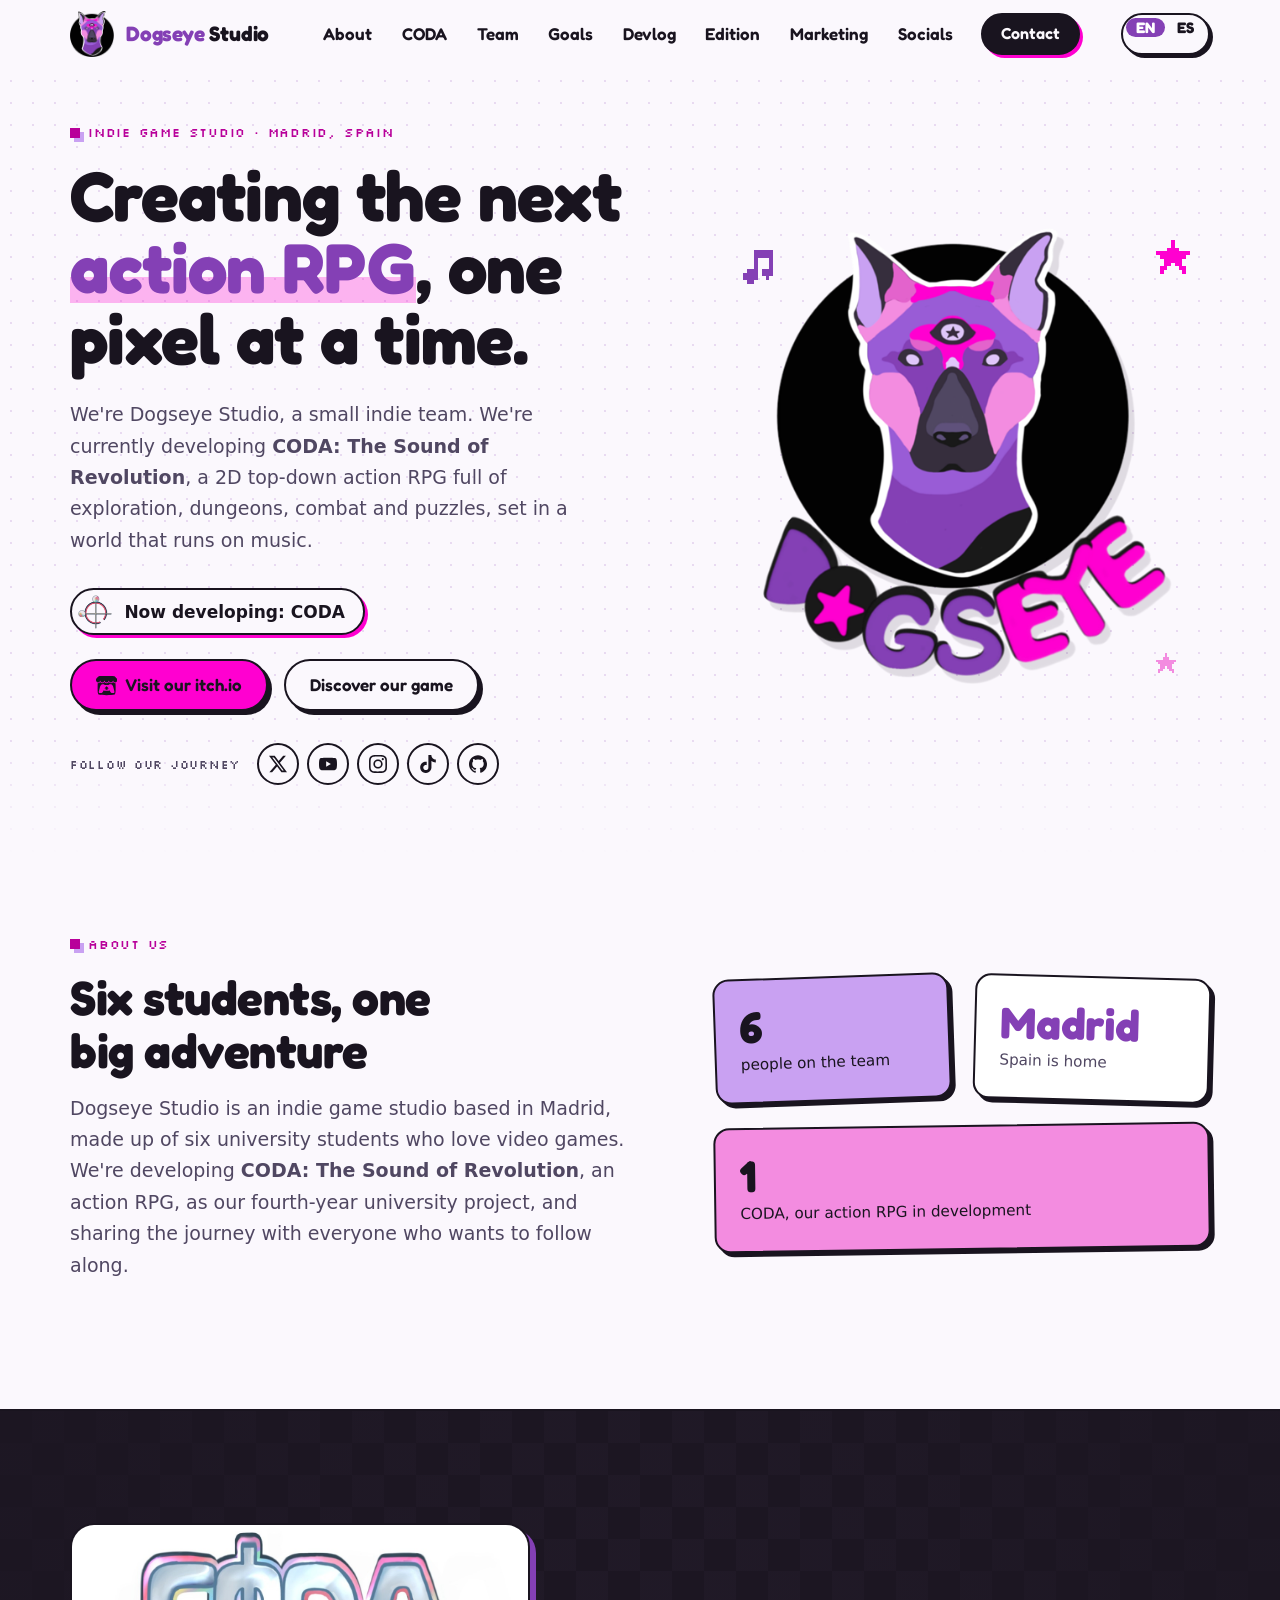
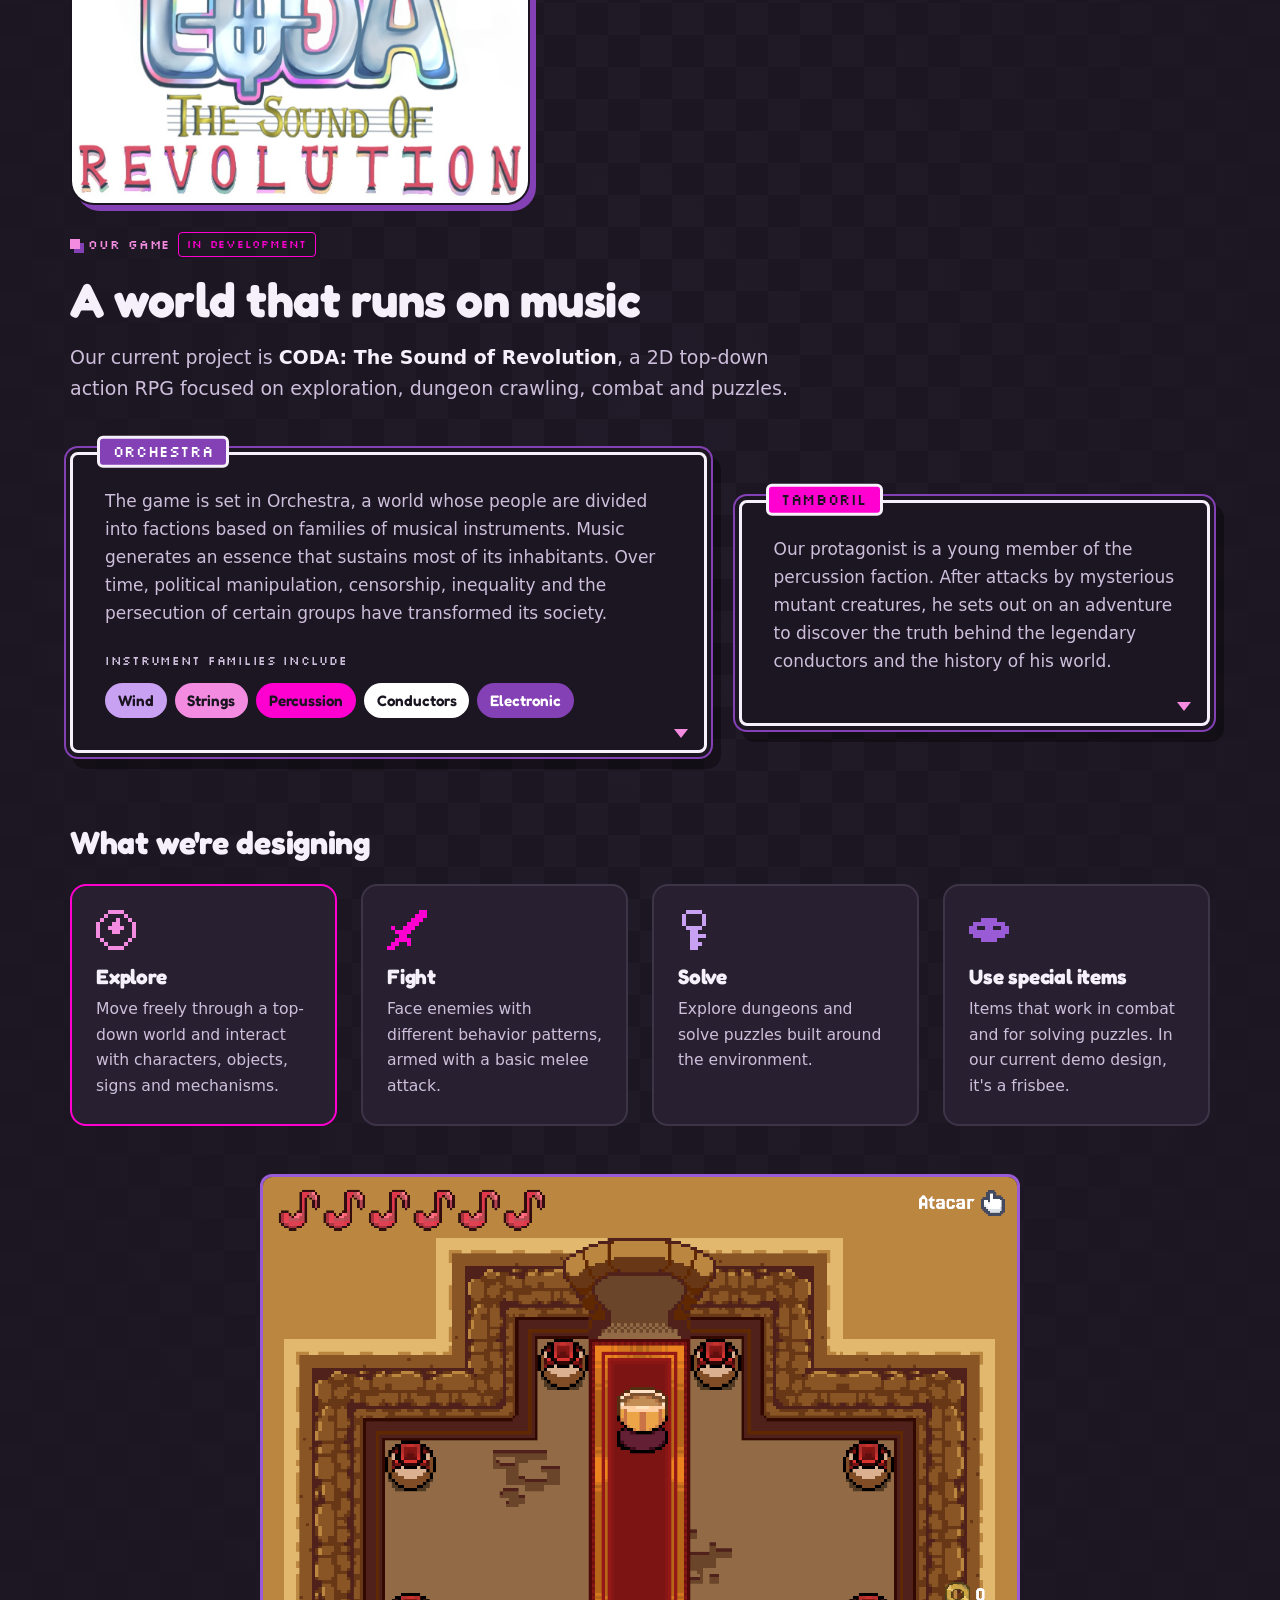
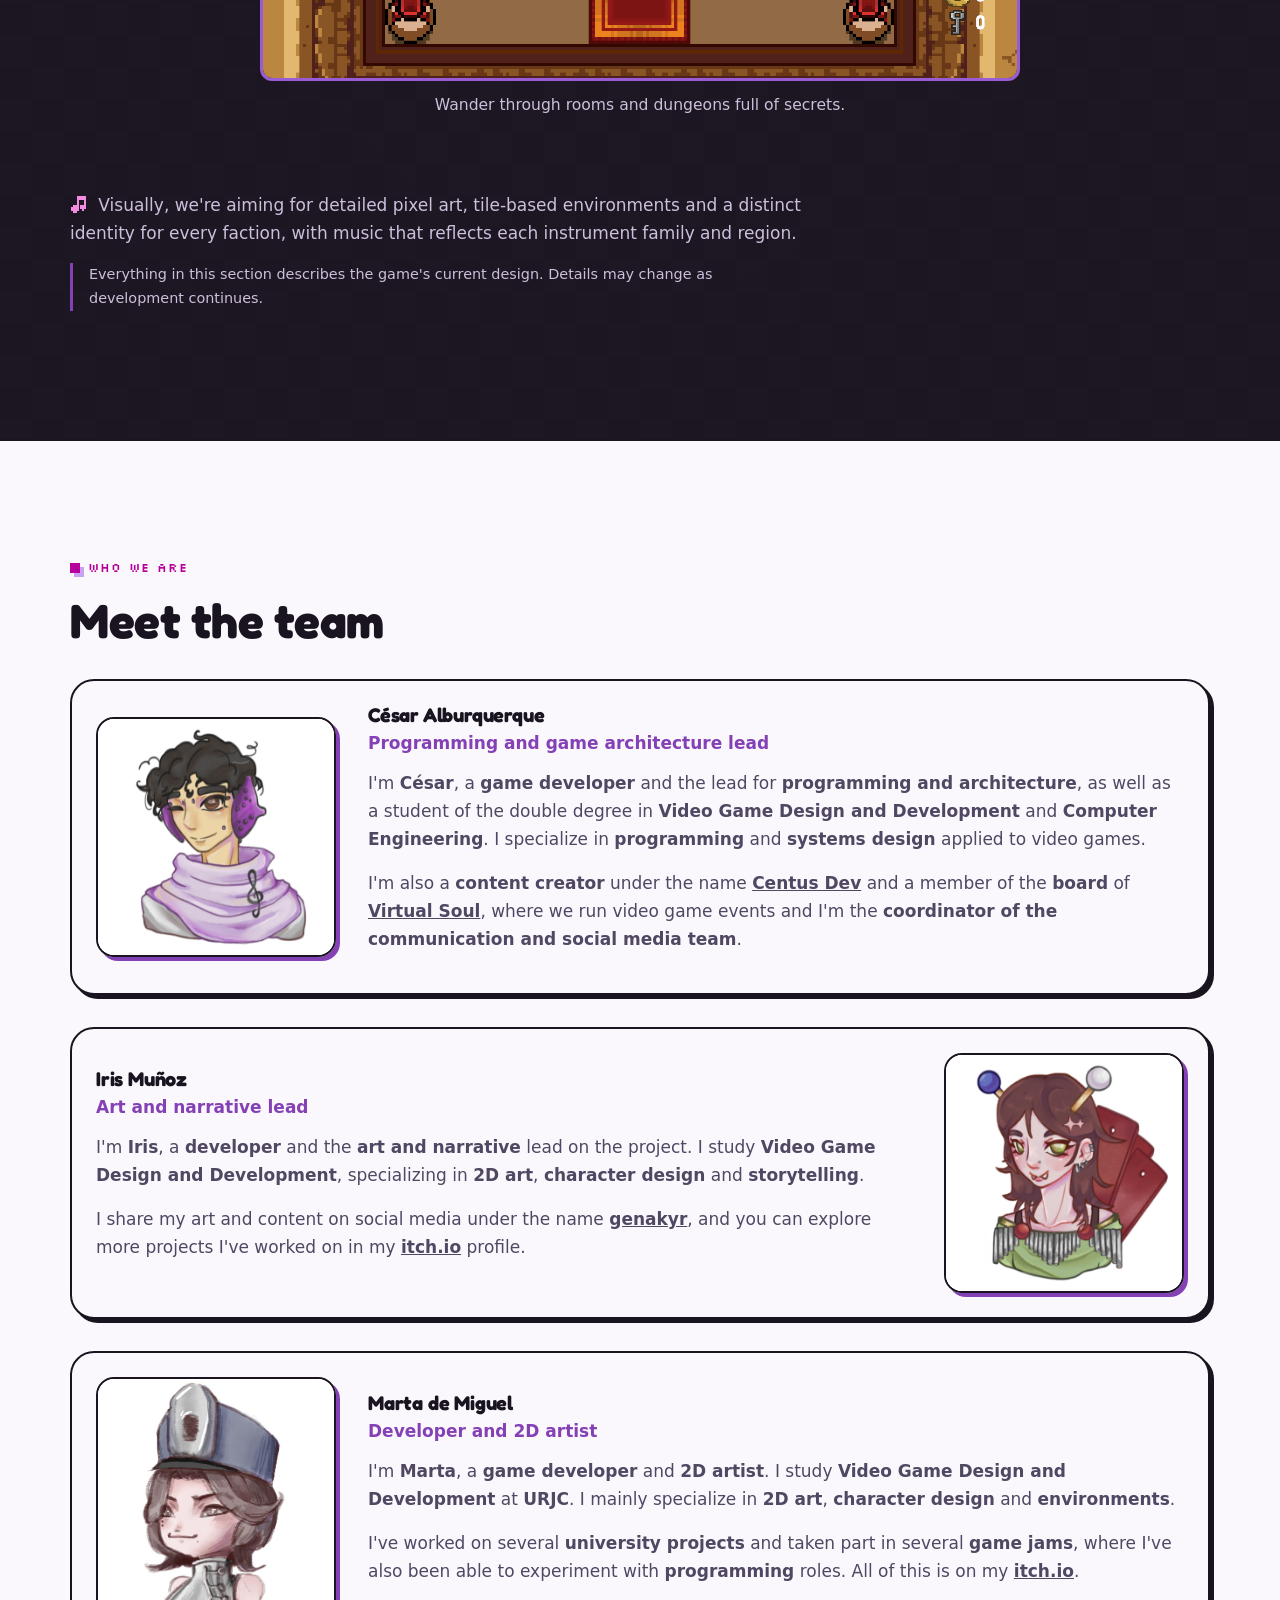
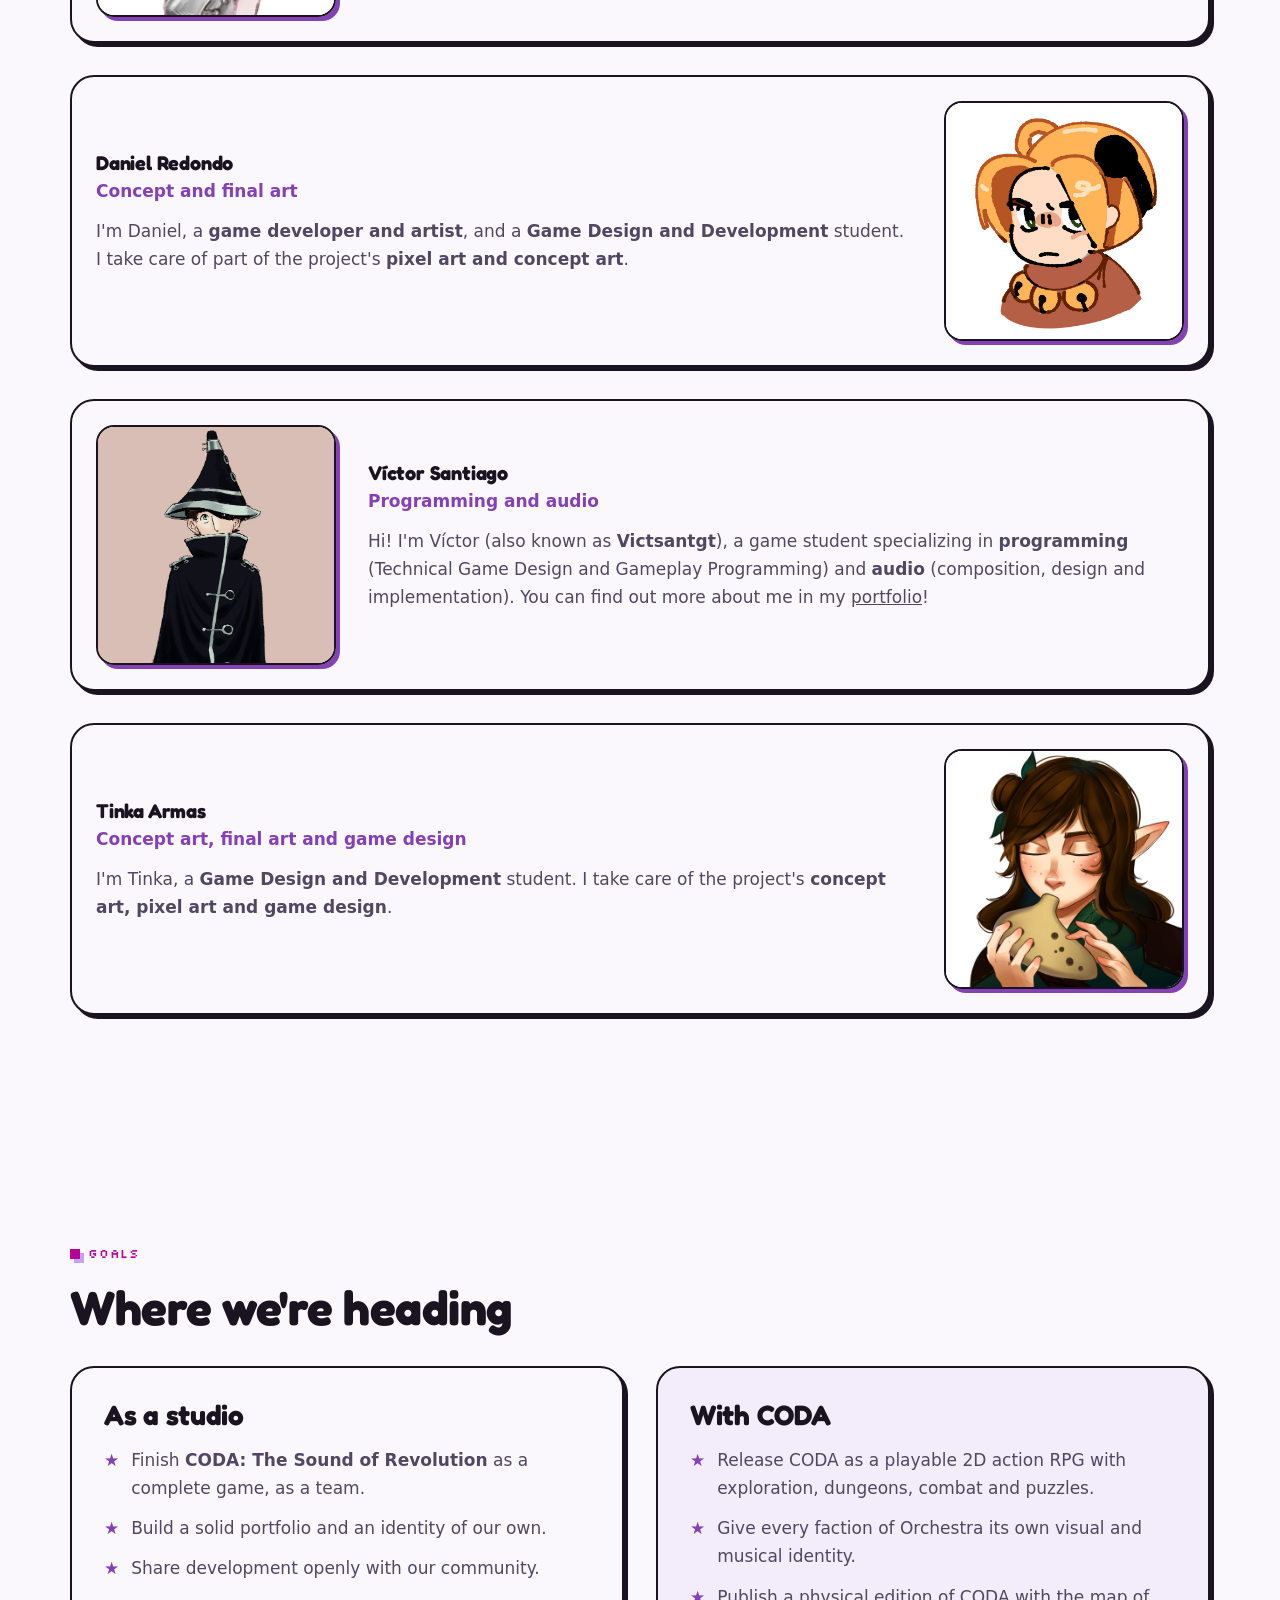
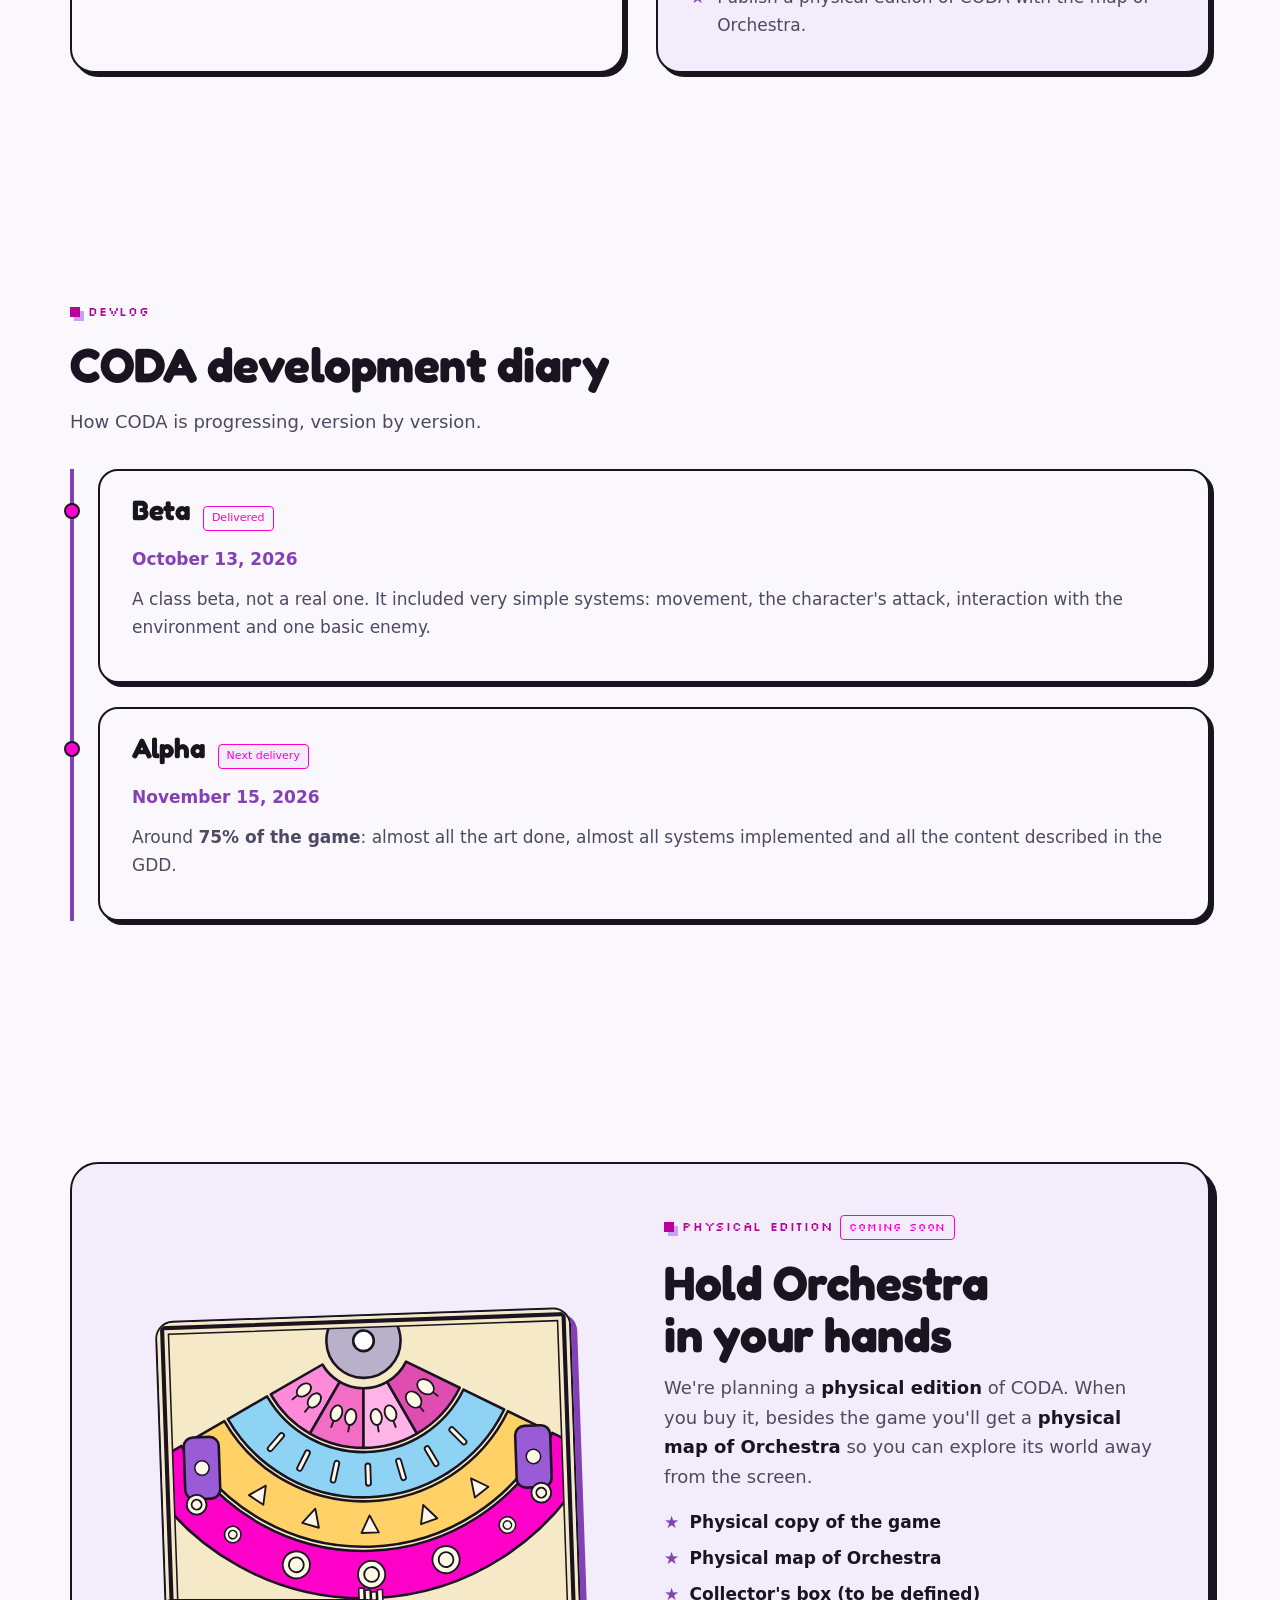
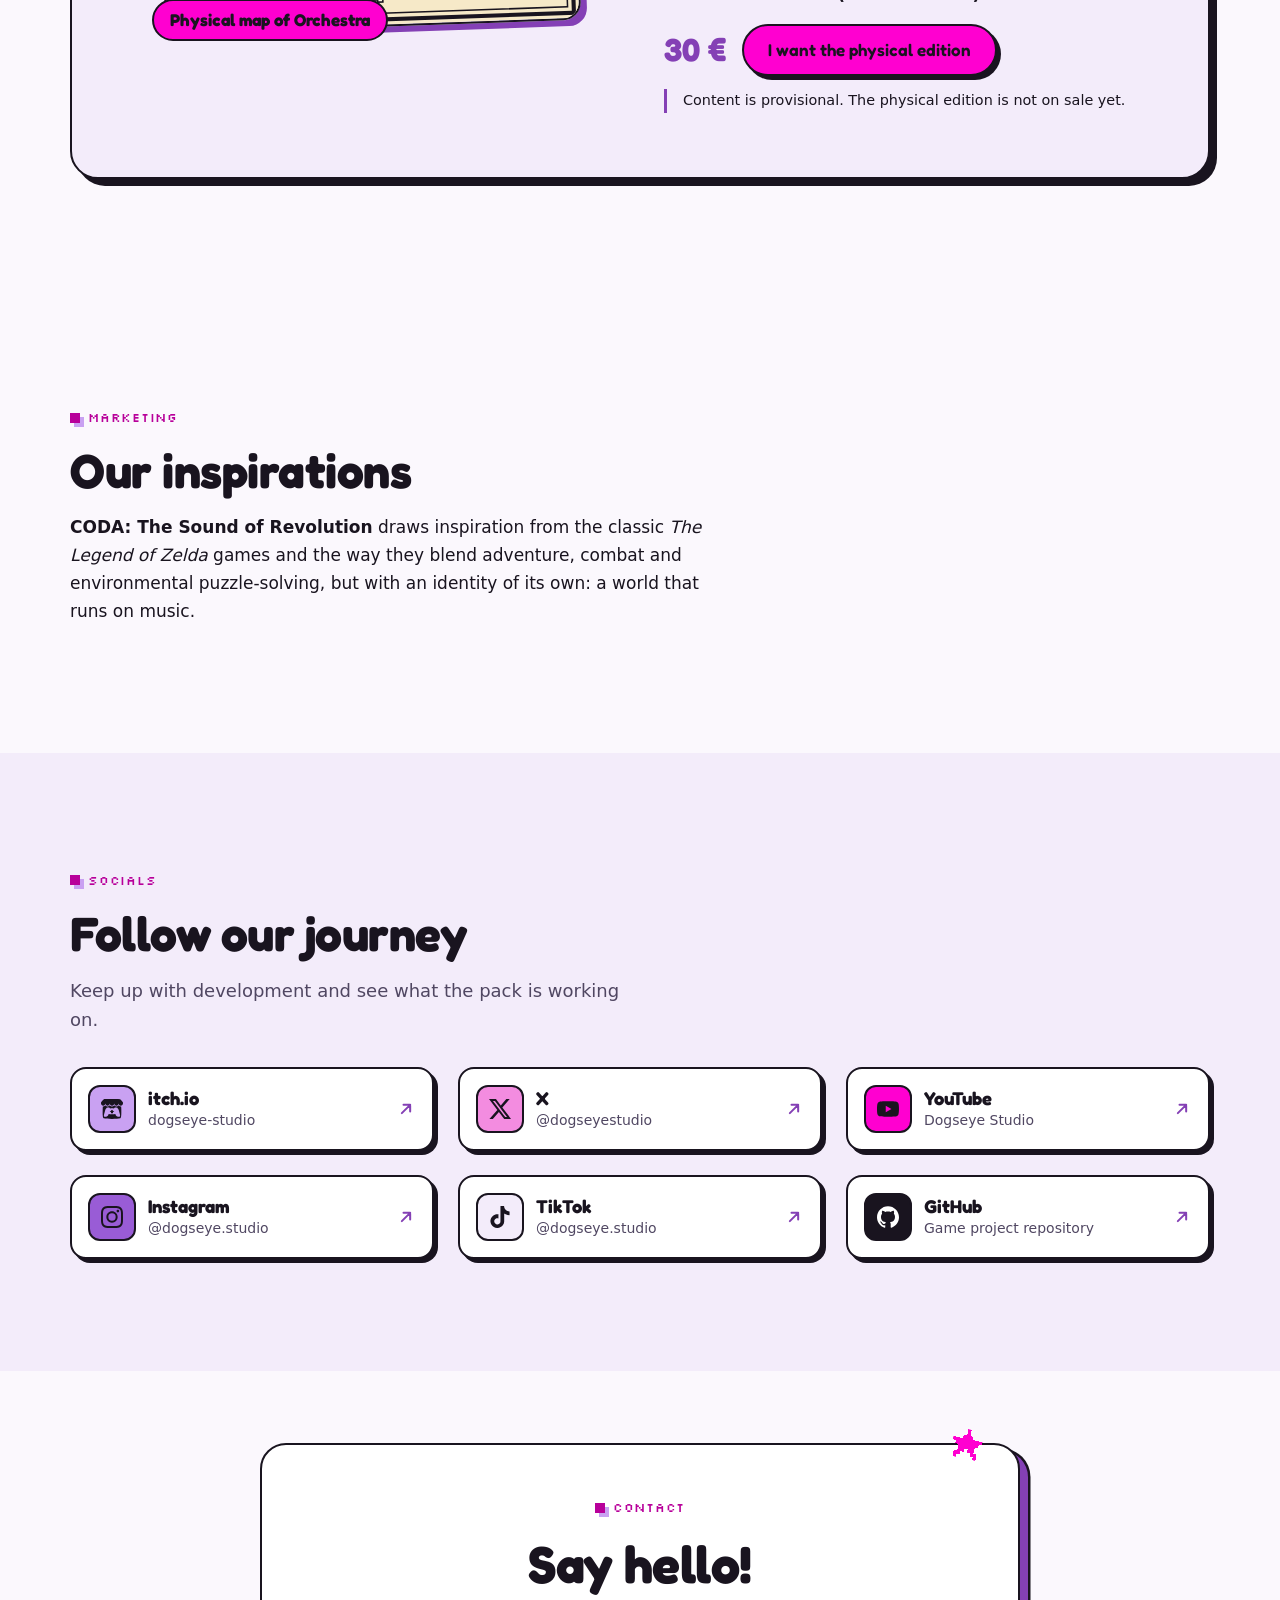
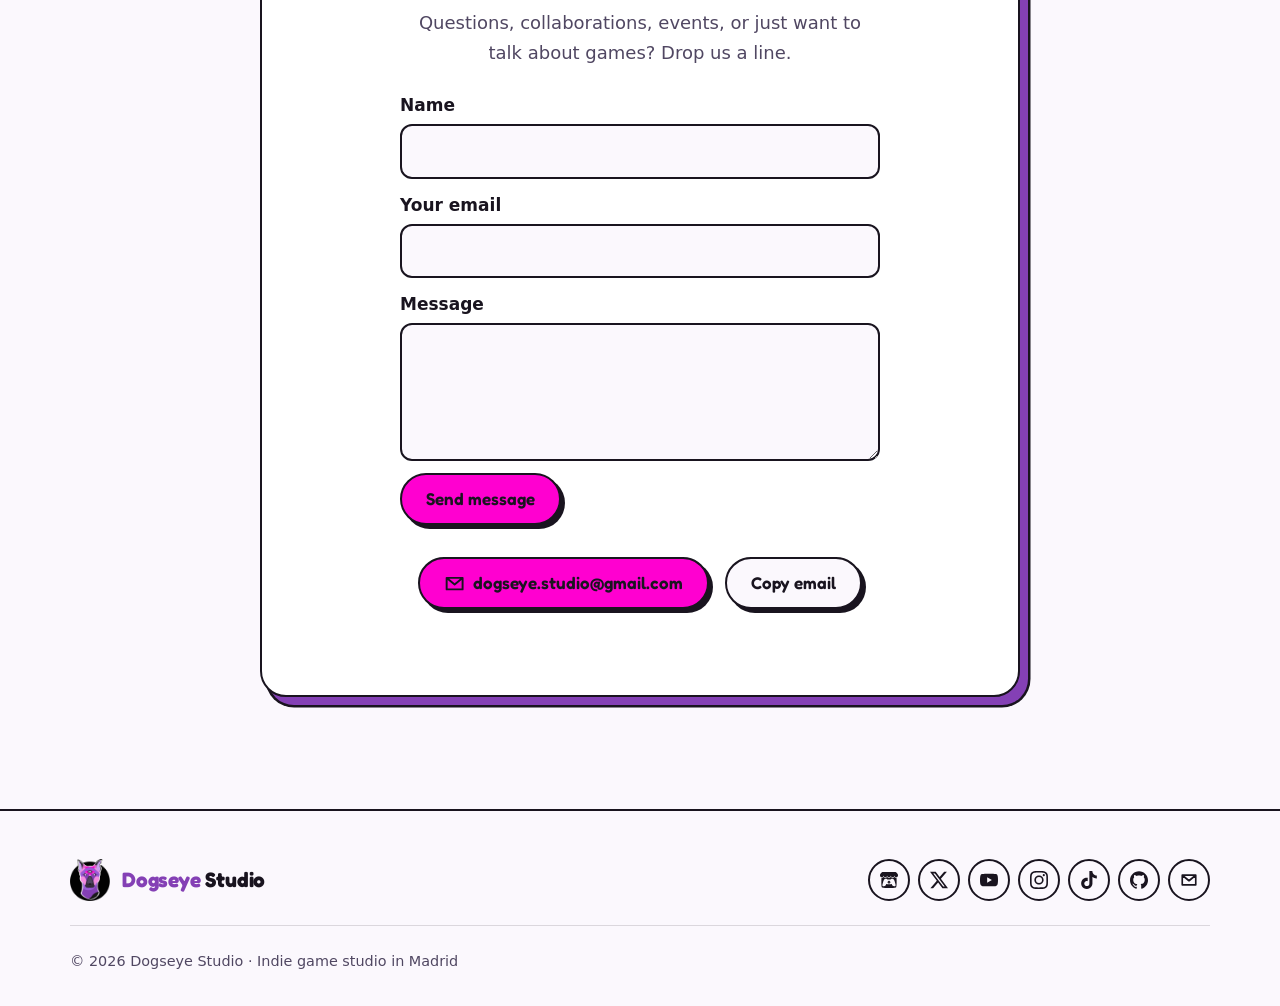
==== commit 1947527c: "ajustes de imagenens" ====
--- a/index.html
+++ b/index.html
@@ -33,7 +33,7 @@
   <link rel="preconnect" href="https://fonts.gstatic.com" crossorigin>
   <link rel="stylesheet" href="https://fonts.googleapis.com/css2?family=Fredoka:wght@500;600;700&family=Silkscreen&display=swap">
 
-  <link rel="stylesheet" href="css/styles.css?v=16">
+  <link rel="stylesheet" href="css/styles.css?v=18">
   <link rel="preload" as="image" href="assets/img/logo-full-480.png" imagesrcset="assets/img/logo-full-480.png 480w, assets/img/logo-full.png 720w" imagesizes="(min-width: 960px) 420px, 72vw">
 
   <script type="application/ld+json">
@@ -204,7 +204,7 @@
 
         <h3 class="pillars-title" data-es="Qué estamos diseñando">What we're designing</h3>
         <ul class="pillars">
-          <li class="pillar" tabindex="0" role="button" data-shot="assets/img/game/explore.png" data-es-cap="Salas conectadas por pasadizos: el mundo se descubre a pie." data-en-cap="Rooms linked by passages: the world is discovered on foot.">
+          <li class="pillar is-active" tabindex="0" role="button" data-shot="assets/img/game/explore.png" data-es-cap="Recorre salas y mazmorras llenas de secretos." data-en-cap="Wander through rooms and dungeons full of secrets.">
             <svg class="pillar-icon" aria-hidden="true"><use href="#px-explore"/></svg>
             <h4 data-es="Explora">Explore</h4>
             <p data-es="Muévete libremente por un mundo cenital e interactúa con personajes, objetos, carteles y mecanismos.">Move freely through a top-down world and interact with characters, objects, signs and mechanisms.</p>
@@ -228,7 +228,7 @@
 
         <figure class="game-shot">
           <img src="assets/img/game/explore.png" alt="CODA gameplay" width="1559" height="1030" loading="lazy">
-          <figcaption data-es="Haz clic en cada apartado para ver el juego en acción.">Click each item above to see the game in action.</figcaption>
+          <figcaption data-es="Recorre salas y mazmorras llenas de secretos.">Wander through rooms and dungeons full of secrets.</figcaption>
         </figure>
 
         <div class="game-foot">
--- a/css/styles.css
+++ b/css/styles.css
@@ -920,7 +920,8 @@
 /* Game screenshots */
 .pillar[data-shot] { cursor: pointer; }
 .pillar.is-active { border-color: var(--magenta); }
-.game-shot { margin: var(--s-6) 0 0; text-align: center; }
+.game-shot { margin: var(--s-6) auto 0; max-width: 760px; text-align: center; }
 .game-shot img { width: 100%; max-width: 760px; height: auto; border: 3px solid var(--purple-light); border-radius: 12px; image-rendering: pixelated; }
 .game-shot figcaption { margin-top: var(--s-3); color: var(--on-night-soft); font-size: .975rem; }
+.game-shot + .game-foot { margin-top: var(--s-8); }
 .marketing-lead { max-width: 60ch; }
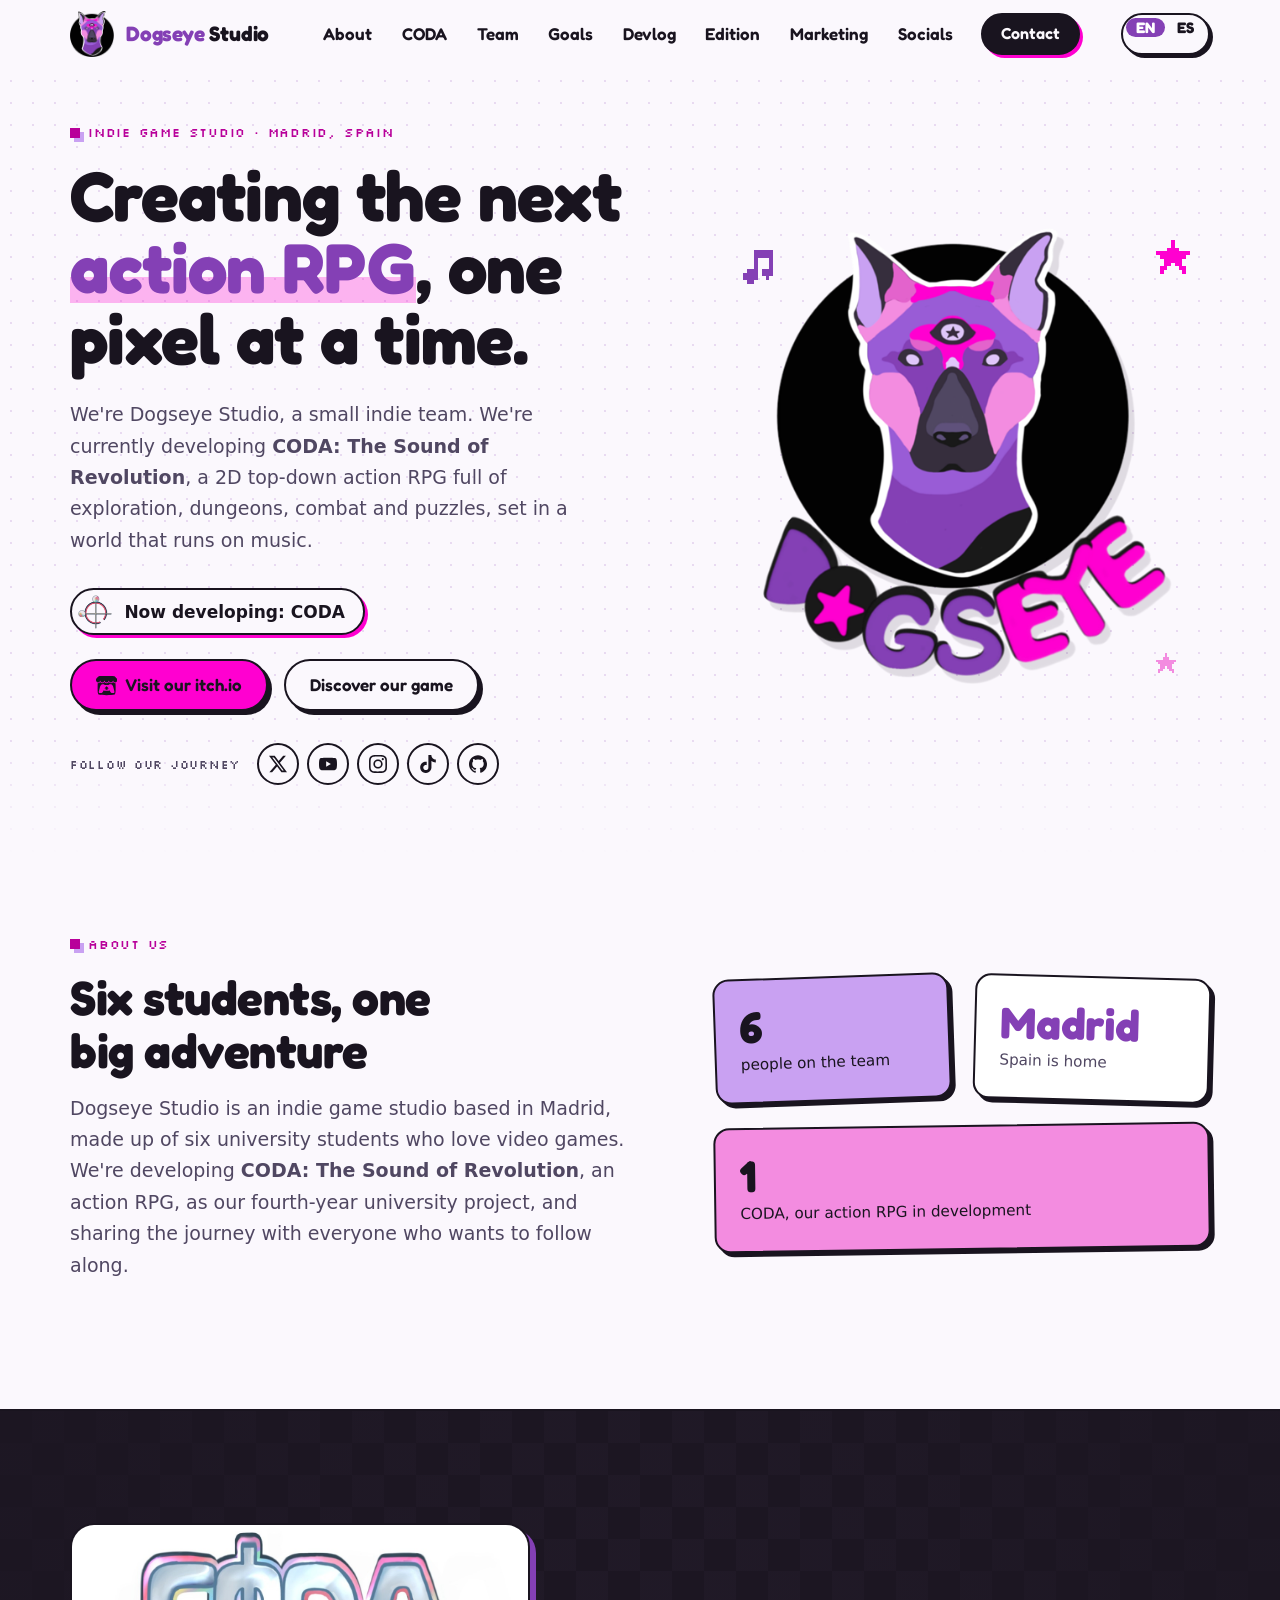
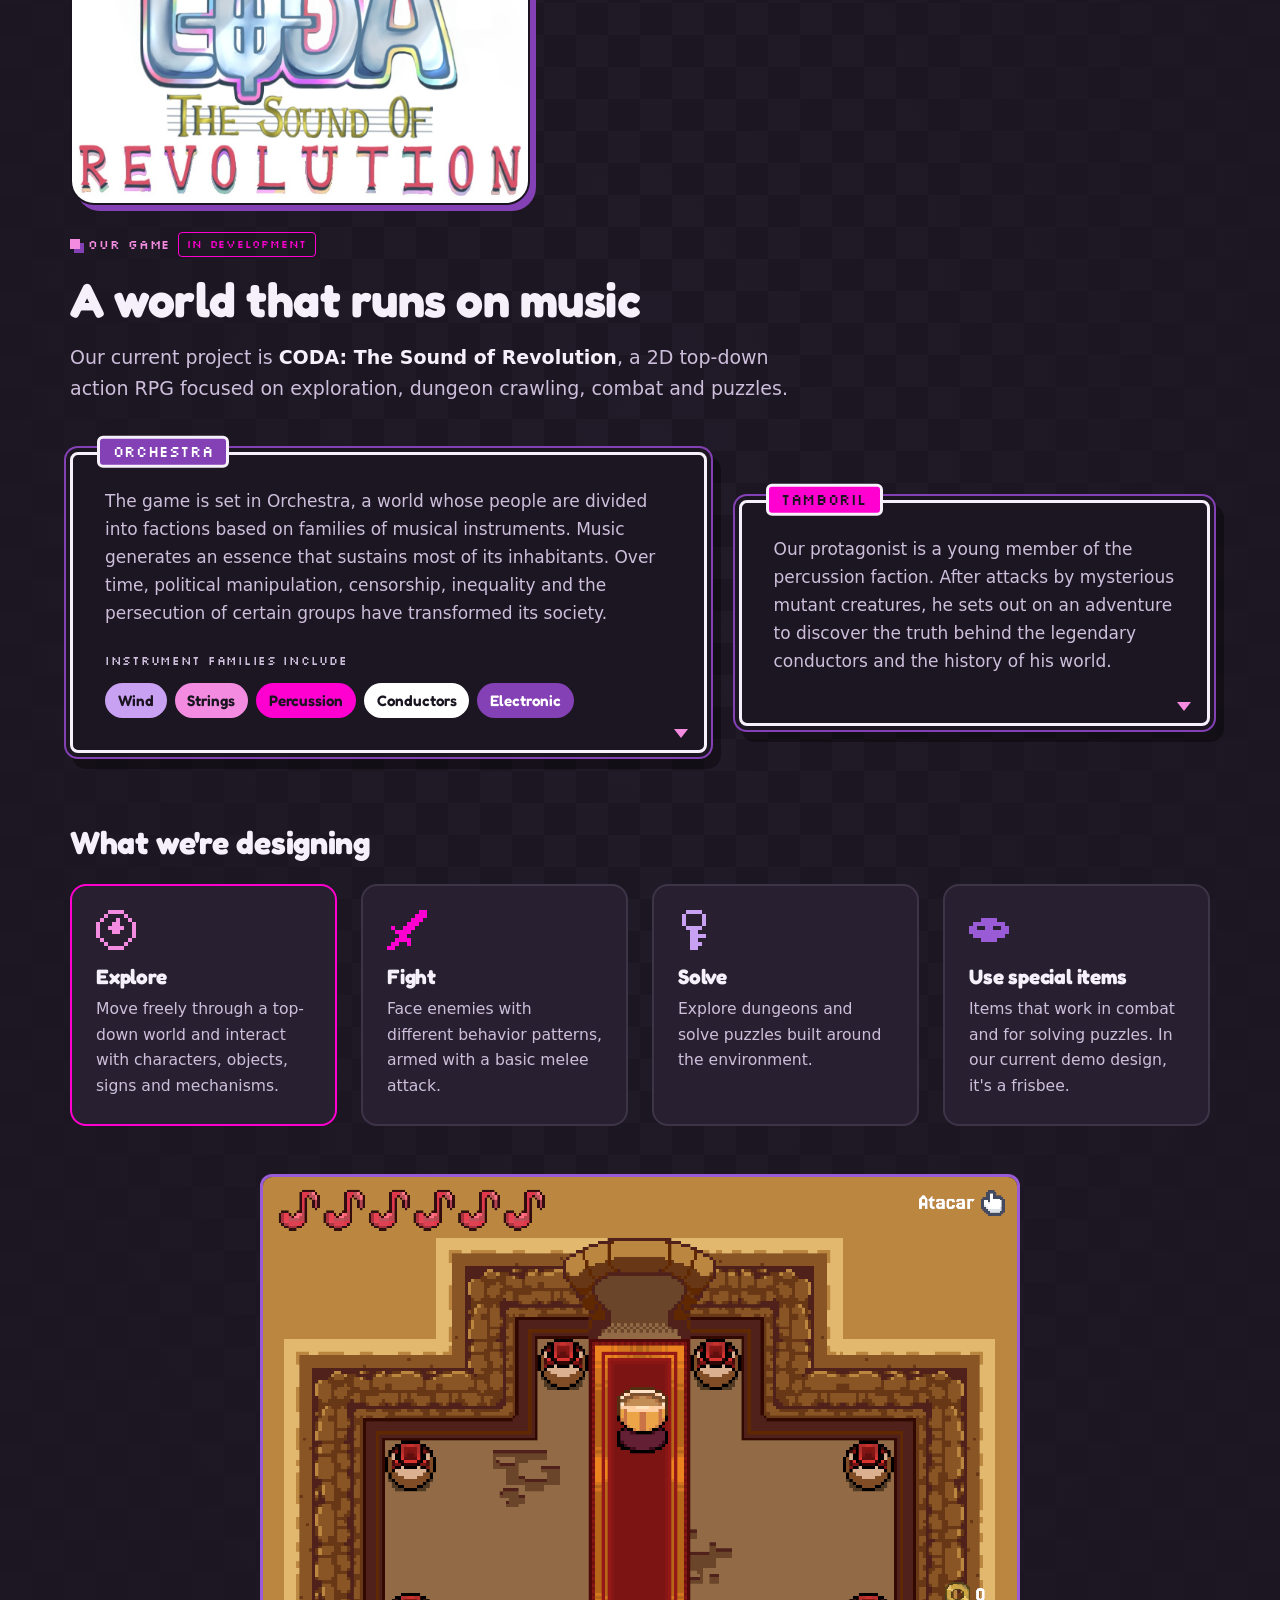
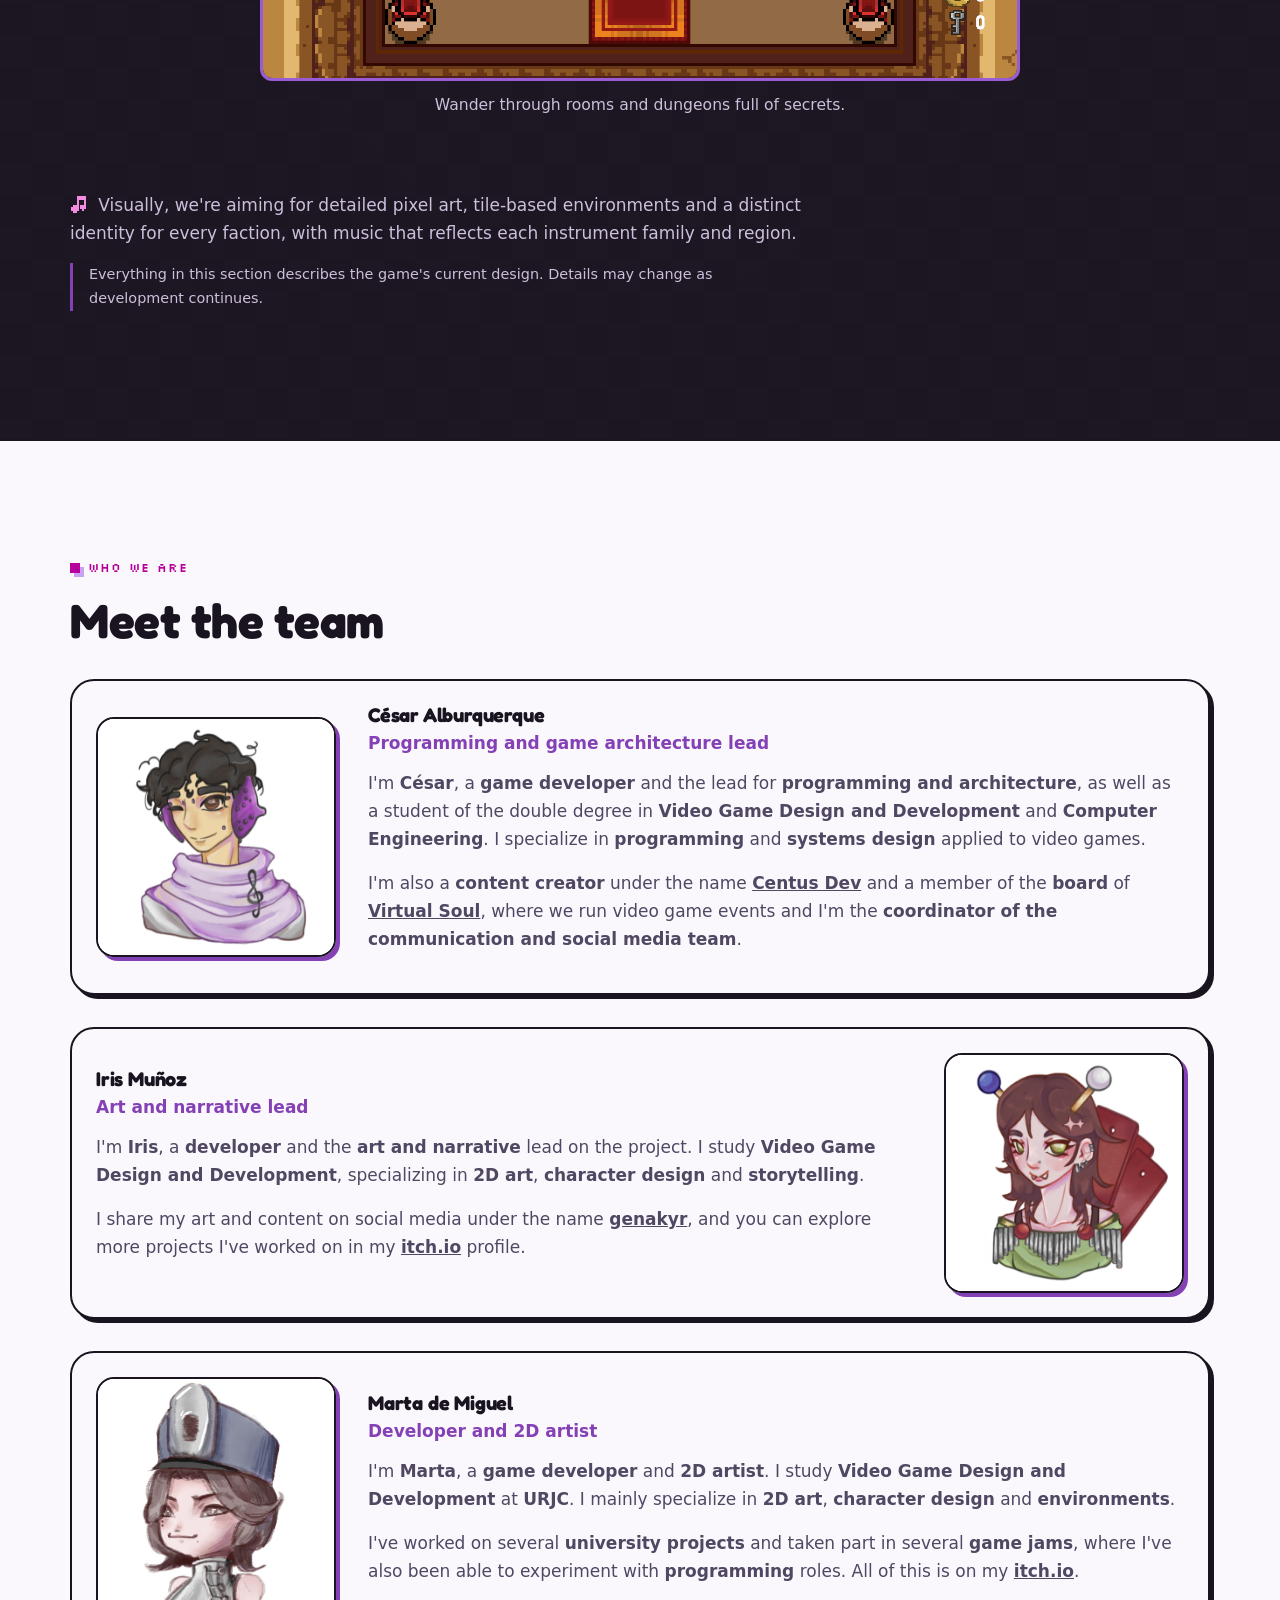
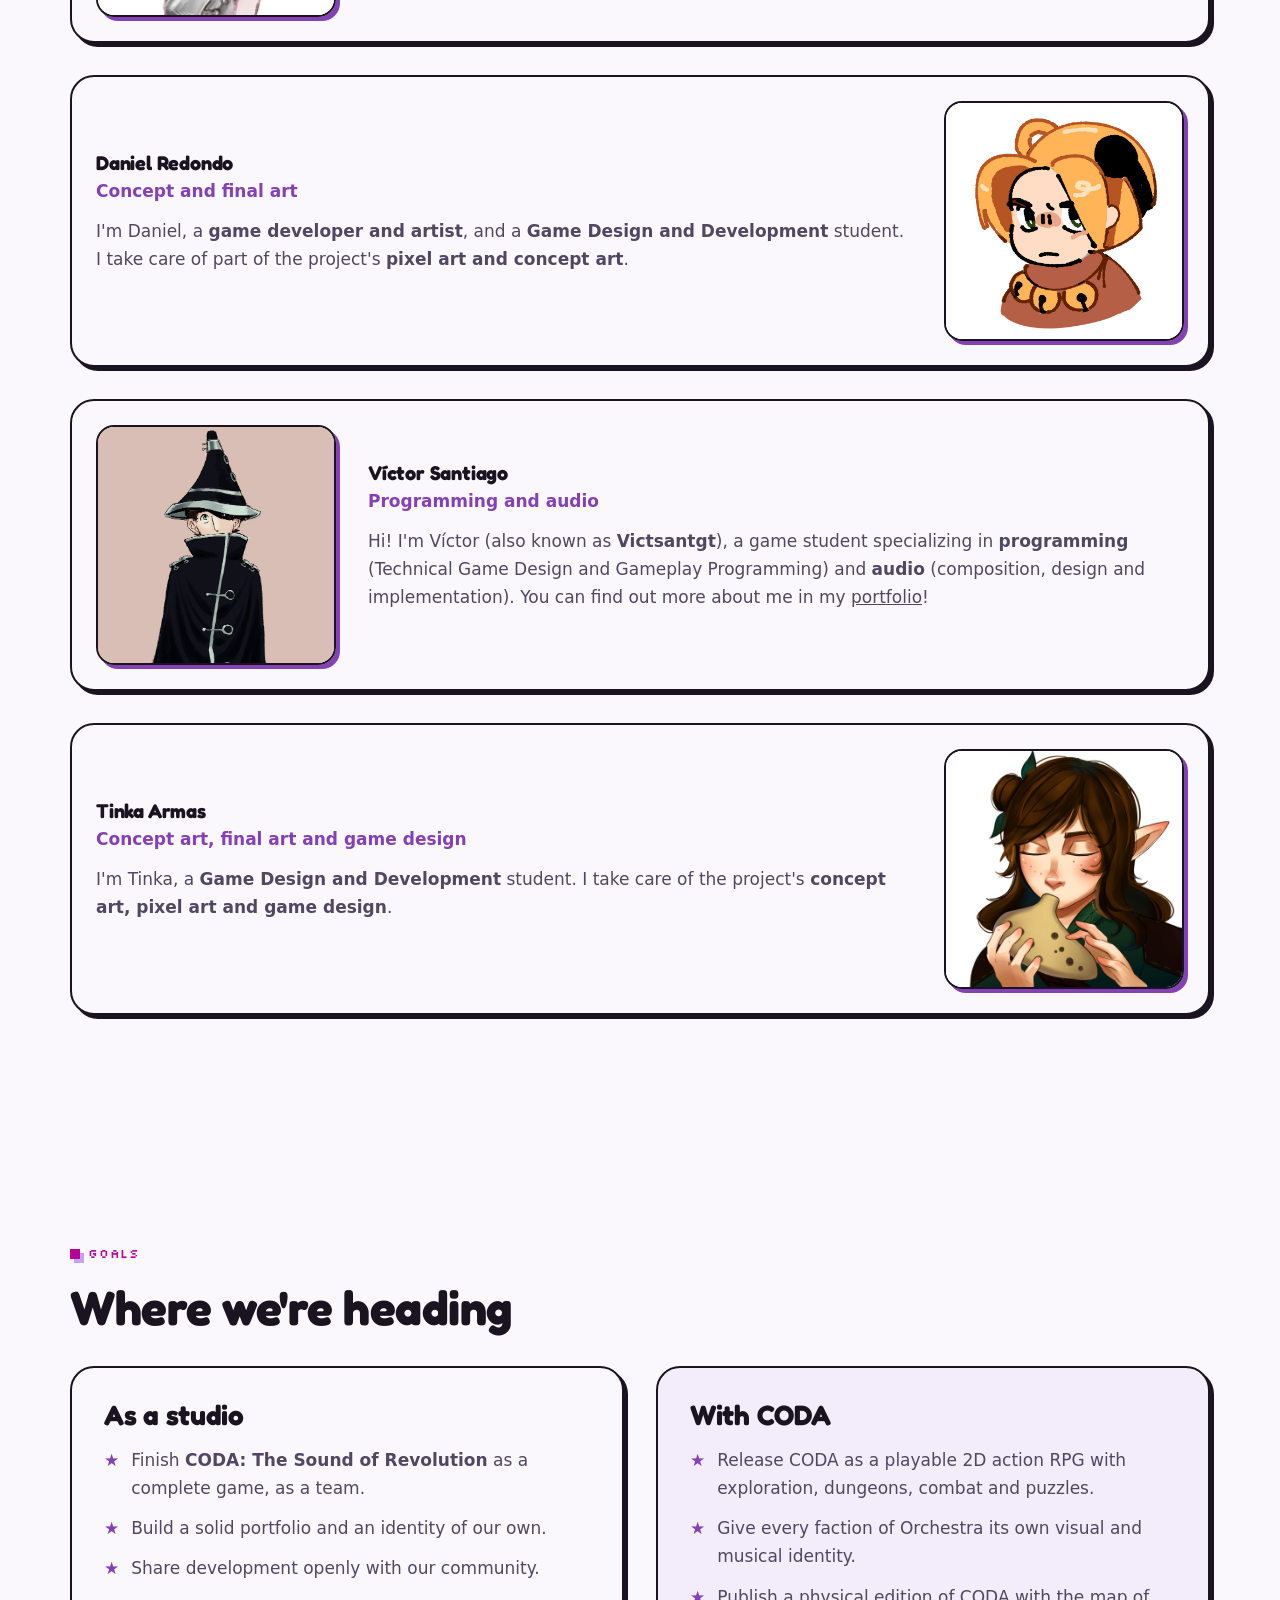
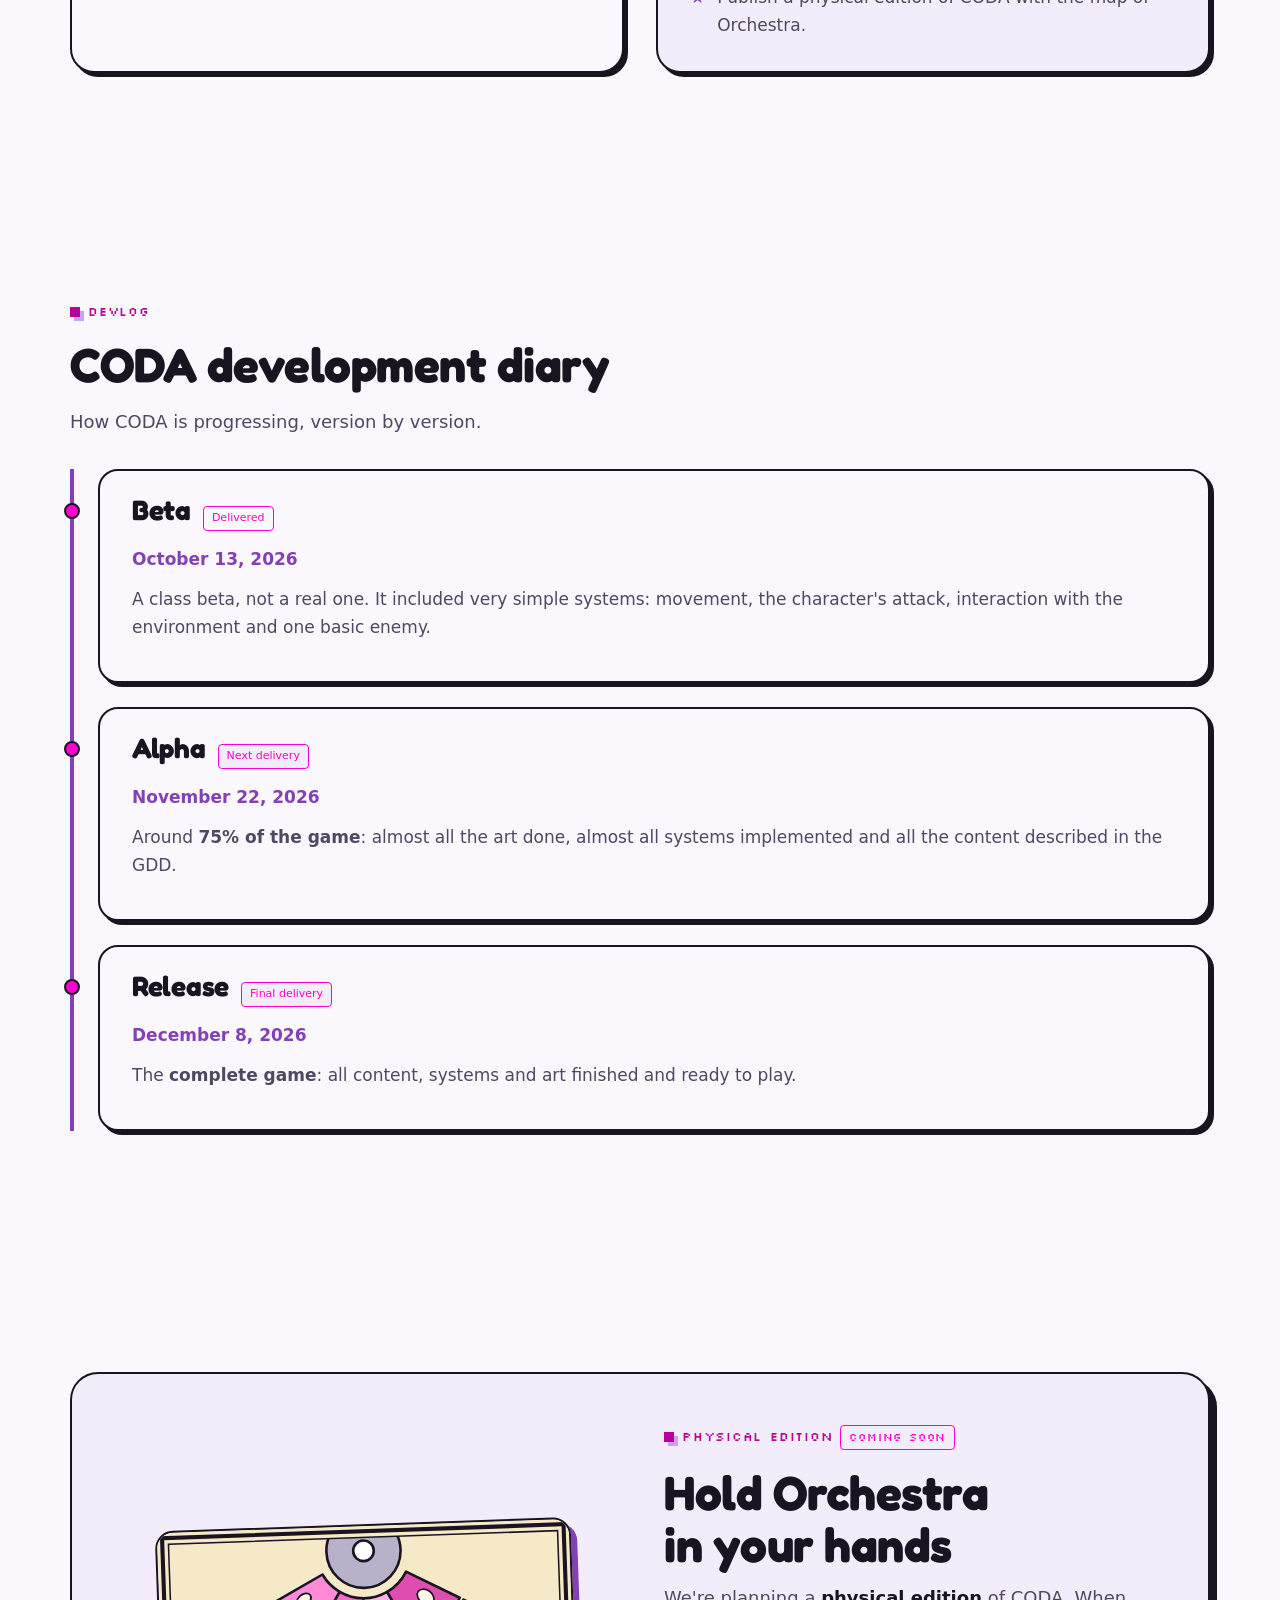
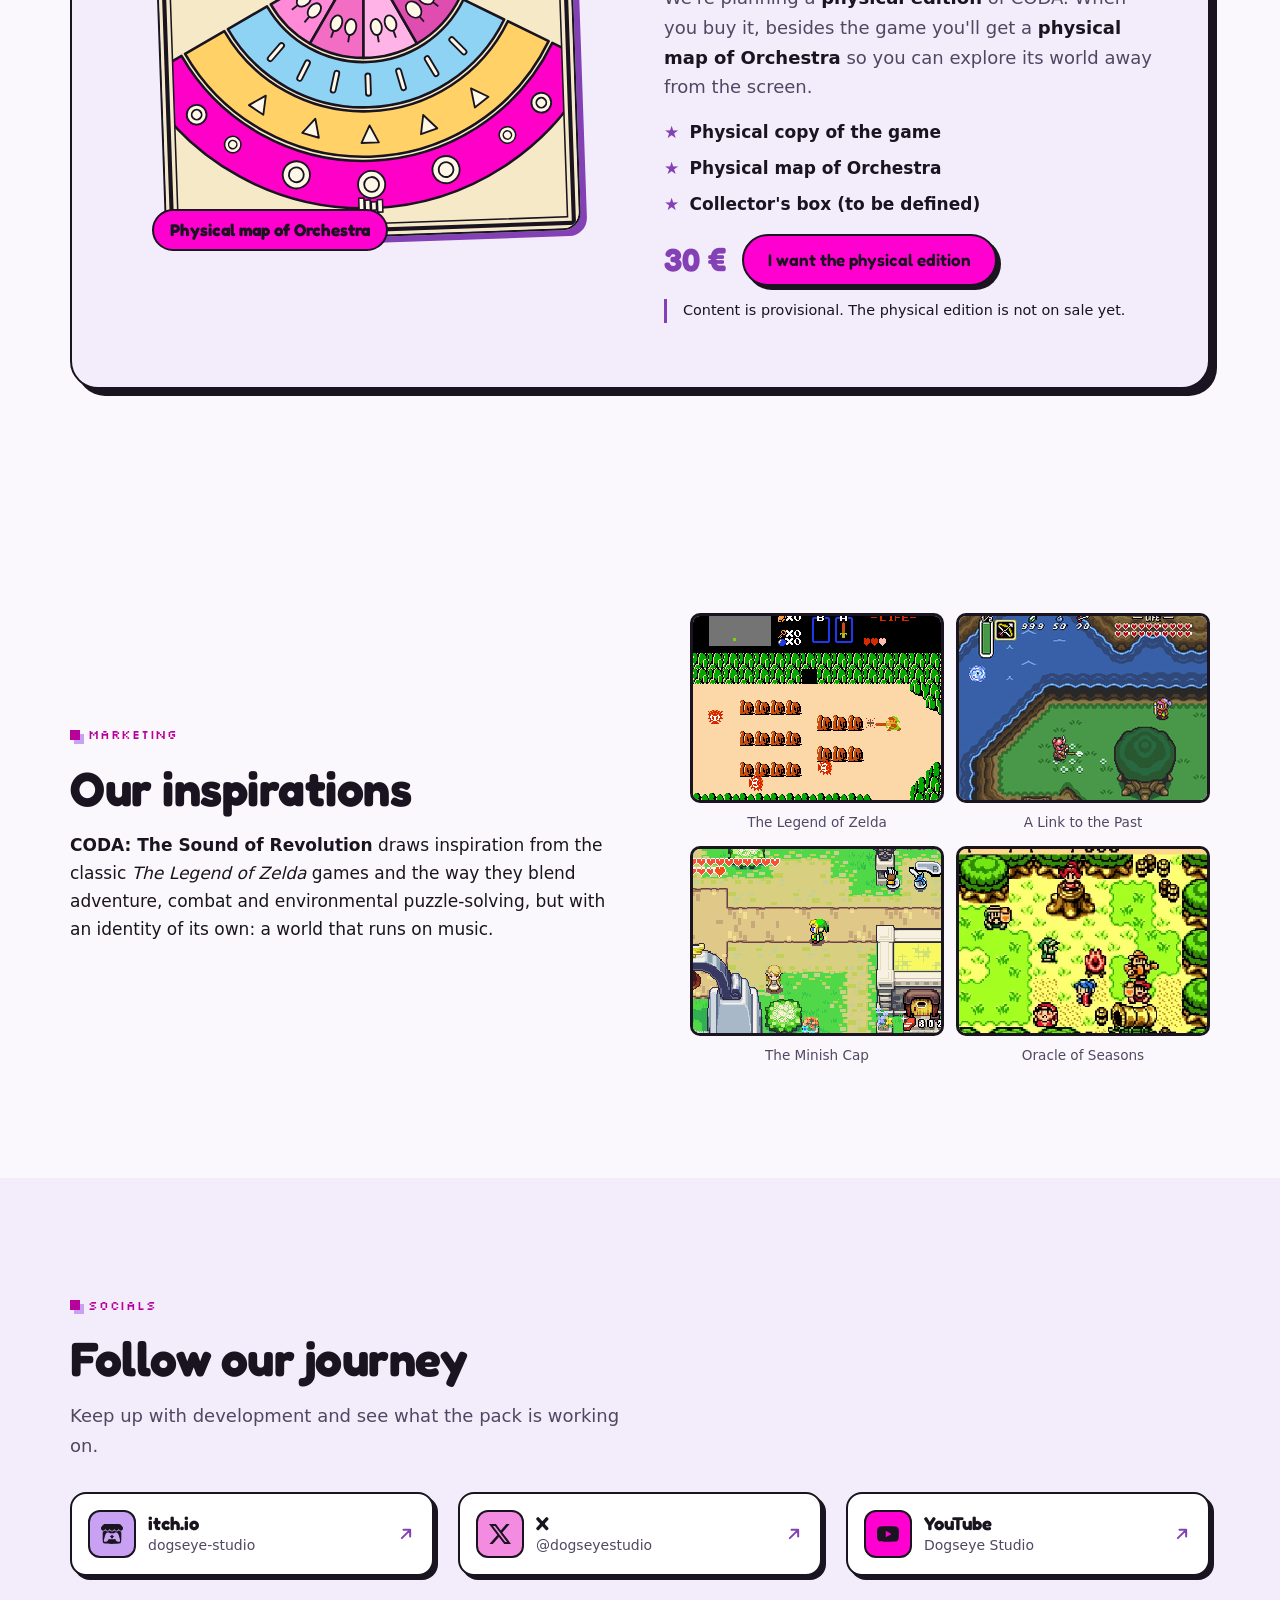
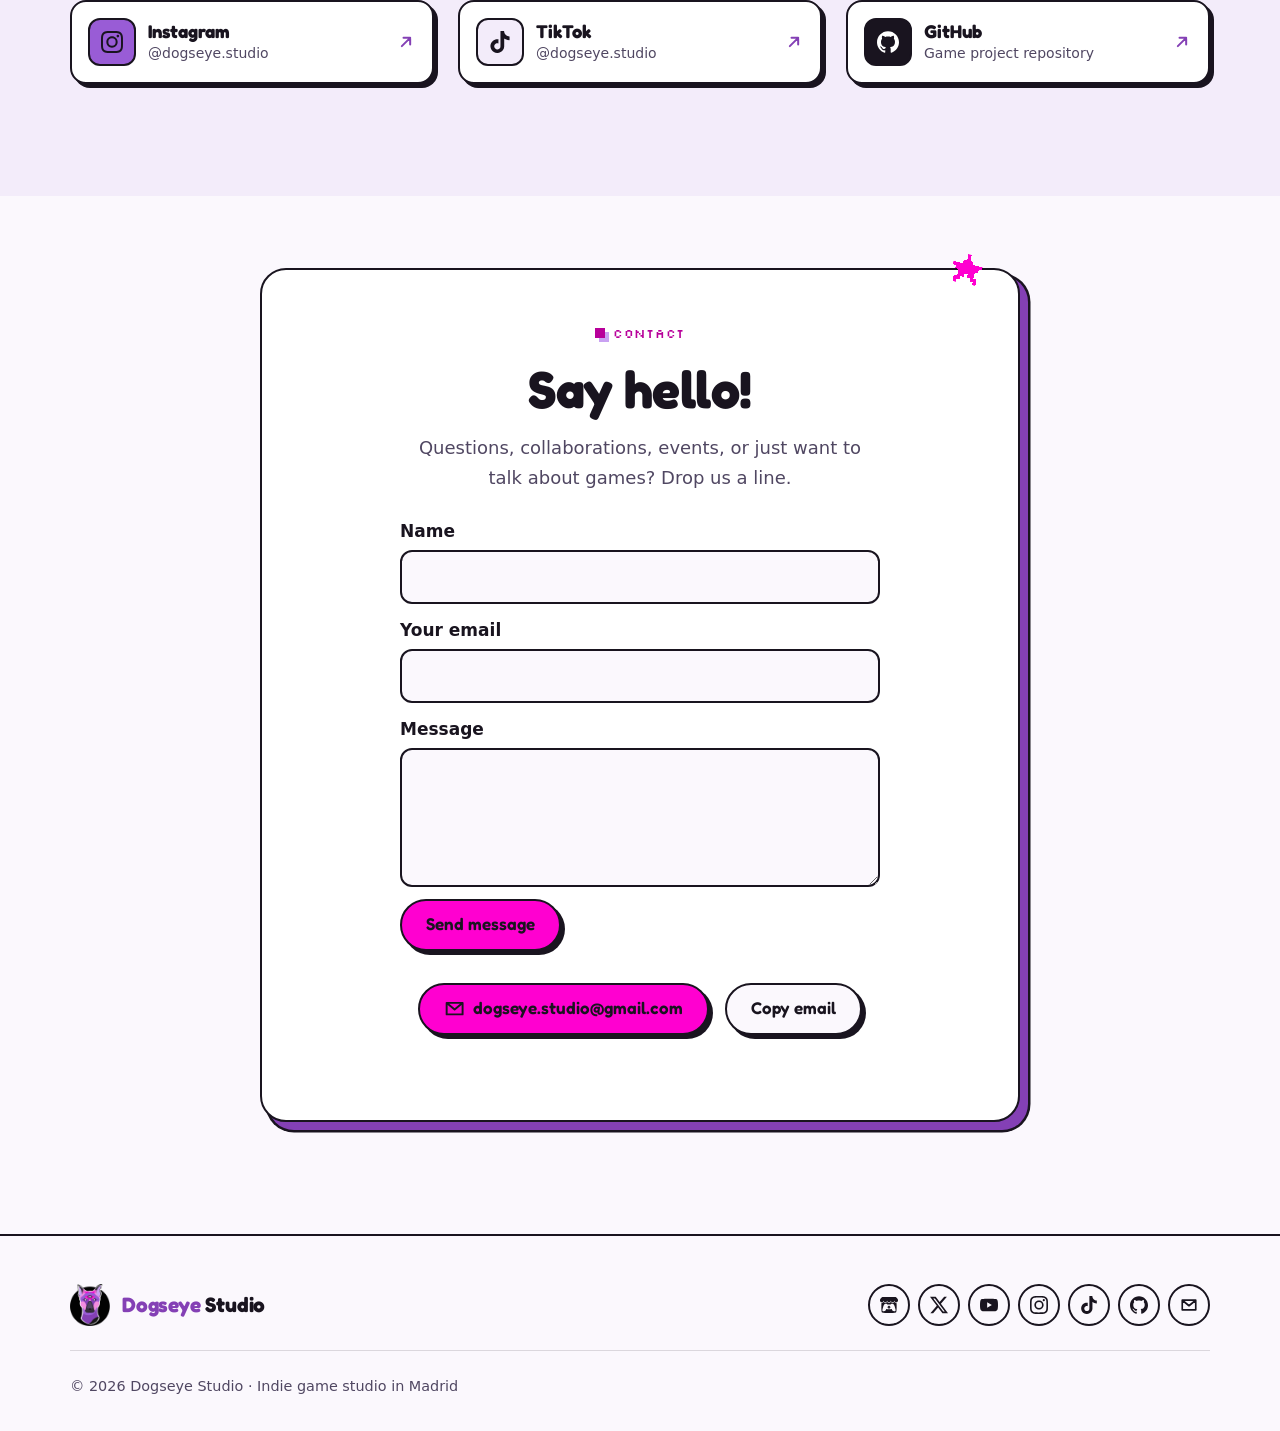
==== commit f89c9ee8: "Inspiraciones, ajustes y mas" ====
--- a/index.html
+++ b/index.html
@@ -33,7 +33,7 @@
   <link rel="preconnect" href="https://fonts.gstatic.com" crossorigin>
   <link rel="stylesheet" href="https://fonts.googleapis.com/css2?family=Fredoka:wght@500;600;700&family=Silkscreen&display=swap">
 
-  <link rel="stylesheet" href="css/styles.css?v=18">
+  <link rel="stylesheet" href="css/styles.css?v=26">
   <link rel="preload" as="image" href="assets/img/logo-full-480.png" imagesrcset="assets/img/logo-full-480.png 480w, assets/img/logo-full.png 720w" imagesizes="(min-width: 960px) 420px, 72vw">
 
   <script type="application/ld+json">
@@ -345,8 +345,16 @@
               <h3>Alpha</h3>
               <span class="badge badge-soft" data-es="Próxima entrega">Next delivery</span>
             </div>
-            <p class="devlog-date" data-es="15 de noviembre de 2026">November 15, 2026</p>
+            <p class="devlog-date" data-es="22 de noviembre de 2026">November 22, 2026</p>
             <p data-es="Alrededor del <strong>75% del juego</strong>: casi todo el arte hecho, casi todos los sistemas implementados y todo el contenido que recoge el GDD.">Around <strong>75% of the game</strong>: almost all the art done, almost all systems implemented and all the content described in the GDD.</p>
+          </li>
+          <li class="devlog-entry">
+            <div class="devlog-head">
+              <h3>Release</h3>
+              <span class="badge badge-soft" data-es="Entrega final">Final delivery</span>
+            </div>
+            <p class="devlog-date" data-es="8 de diciembre de 2026">December 8, 2026</p>
+            <p data-es="El <strong>juego completo</strong>: todo el contenido, los sistemas y el arte terminados y listo para jugar.">The <strong>complete game</strong>: all content, systems and art finished and ready to play.</p>
           </li>
         </ol>
       </div>
@@ -381,11 +389,19 @@
 
     <!-- MARKETING -->
     <section class="section marketing" id="marketing" aria-labelledby="marketing-title">
-      <div class="container">
+      <div class="container marketing-inner">
+        <div class="marketing-text">
         <p class="eyebrow" data-es="Marketing">Marketing</p>
         <h2 id="marketing-title" data-es="Nuestras inspiraciones">Our inspirations</h2>
         <p class="marketing-lead" data-es="<strong>CODA: The Sound of Revolution</strong> se inspira en los clásicos <em>The Legend of Zelda</em> y en cómo combinan aventura, combate y puzles basados en el entorno, pero con una identidad propia: un mundo que funciona con música.">
           <strong>CODA: The Sound of Revolution</strong> draws inspiration from the classic <em>The Legend of Zelda</em> games and the way they blend adventure, combat and environmental puzzle-solving, but with an identity of its own: a world that runs on music.</p>
+        </div>
+        <ul class="inspo-grid">
+          <li class="inspo-card"><div class="inspo-img"><img src="assets/img/inspo/zelda1.png" alt="The Legend of Zelda screenshot" width="256" height="224" loading="lazy"></div><span>The Legend of Zelda</span></li>
+          <li class="inspo-card"><div class="inspo-img"><img src="assets/img/inspo/alttp.png" alt="A Link to the Past screenshot" width="240" height="208" loading="lazy"></div><span>A Link to the Past</span></li>
+          <li class="inspo-card"><div class="inspo-img"><img src="assets/img/inspo/minish.png" alt="The Minish Cap screenshot" width="240" height="160" loading="lazy"></div><span>The Minish Cap</span></li>
+          <li class="inspo-card"><div class="inspo-img"><img src="assets/img/inspo/oracle.png" alt="Oracle of Seasons screenshot" width="300" height="270" loading="lazy"></div><span>Oracle of Seasons</span></li>
+        </ul>
       </div>
     </section>
 
--- a/css/styles.css
+++ b/css/styles.css
@@ -925,3 +925,9 @@
 .game-shot figcaption { margin-top: var(--s-3); color: var(--on-night-soft); font-size: .975rem; }
 .game-shot + .game-foot { margin-top: var(--s-8); }
 .marketing-lead { max-width: 60ch; }
+.marketing-inner { display: grid; grid-template-columns: 1fr 1fr; gap: var(--s-6); align-items: center; }
+.inspo-grid { max-width: 520px; justify-self: end; list-style: none; margin: 0; padding: 0; display: grid; grid-template-columns: 1fr 1fr; gap: var(--s-3); }
+.inspo-card { margin: 0; font-size: .85rem; color: var(--ink-soft); text-align: center; }
+.inspo-img { aspect-ratio: 4 / 3; border: 3px solid var(--ink); border-radius: 10px; background: var(--paper-2); margin-bottom: var(--s-2); overflow: hidden; }
+.inspo-img img { width: 100%; height: 100%; object-fit: cover; image-rendering: pixelated; display: block; }
+@media (max-width: 760px) { .marketing-inner { grid-template-columns: 1fr; } }
